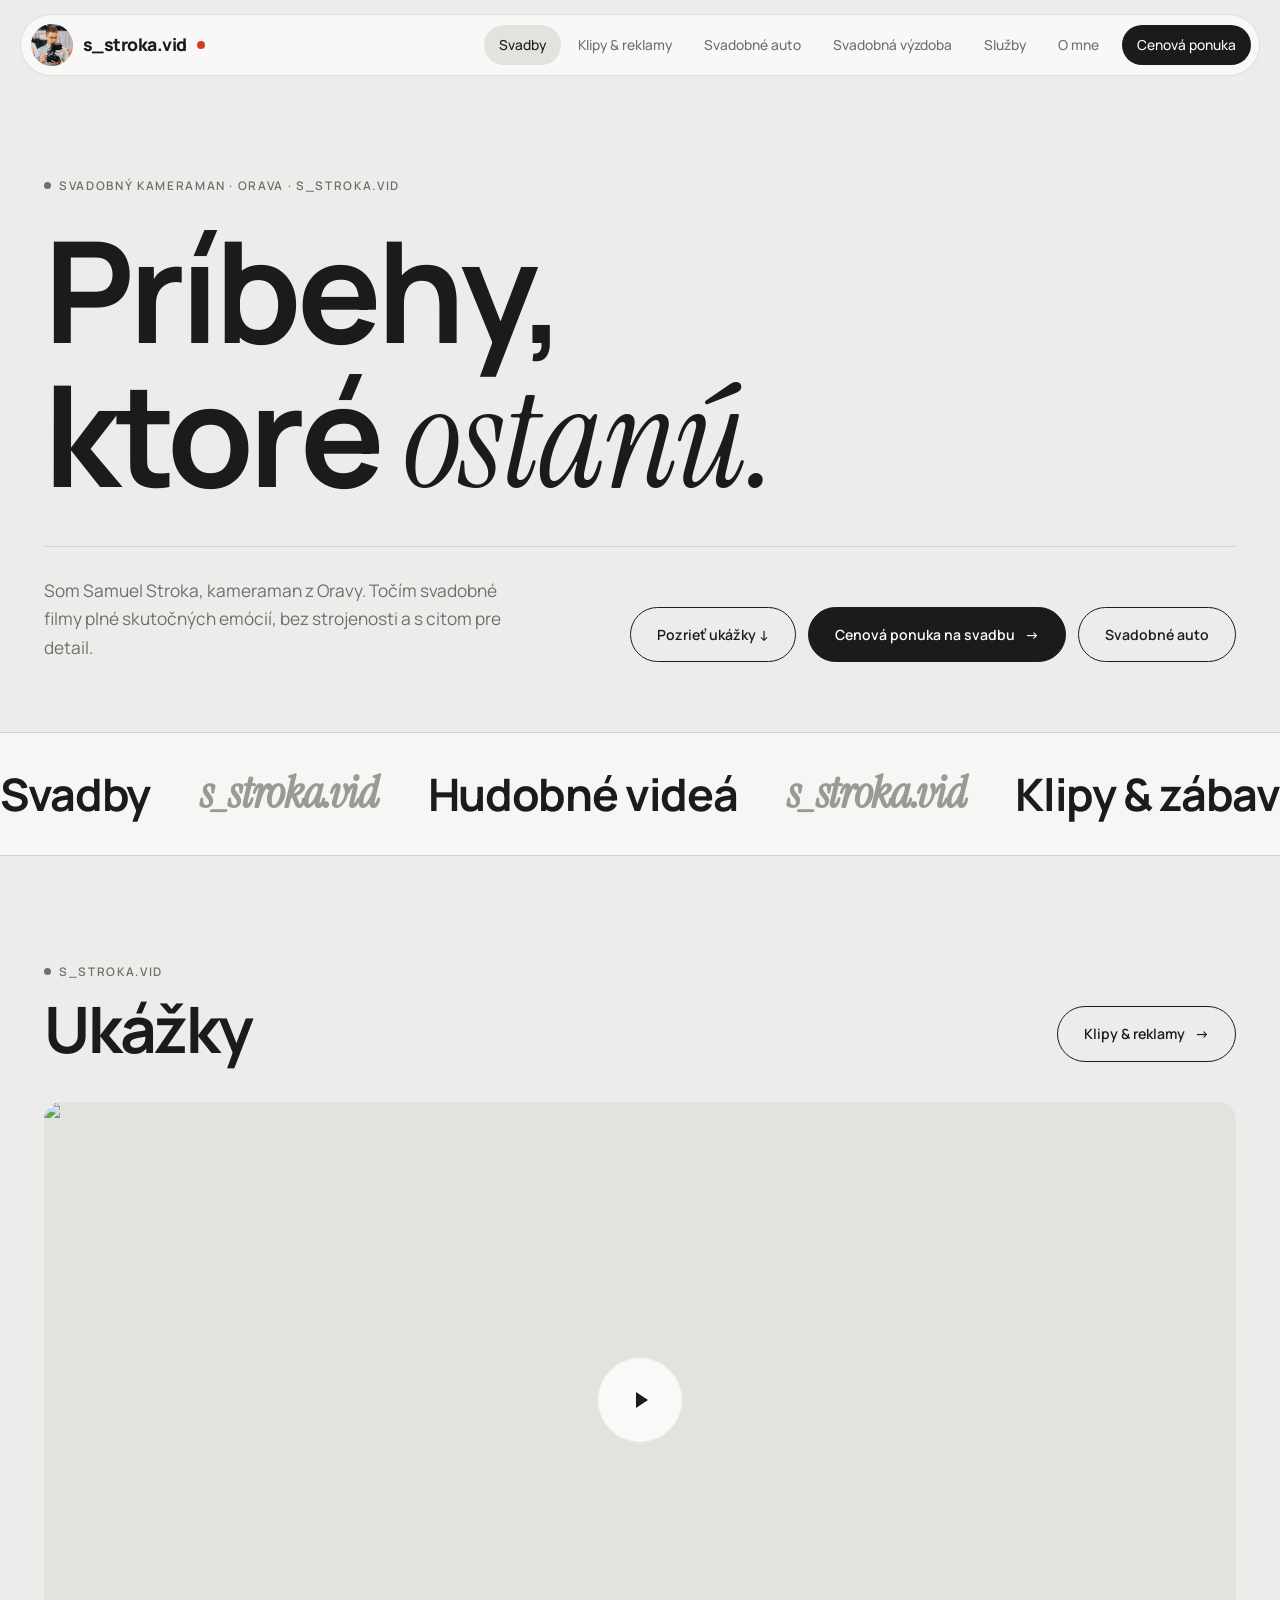
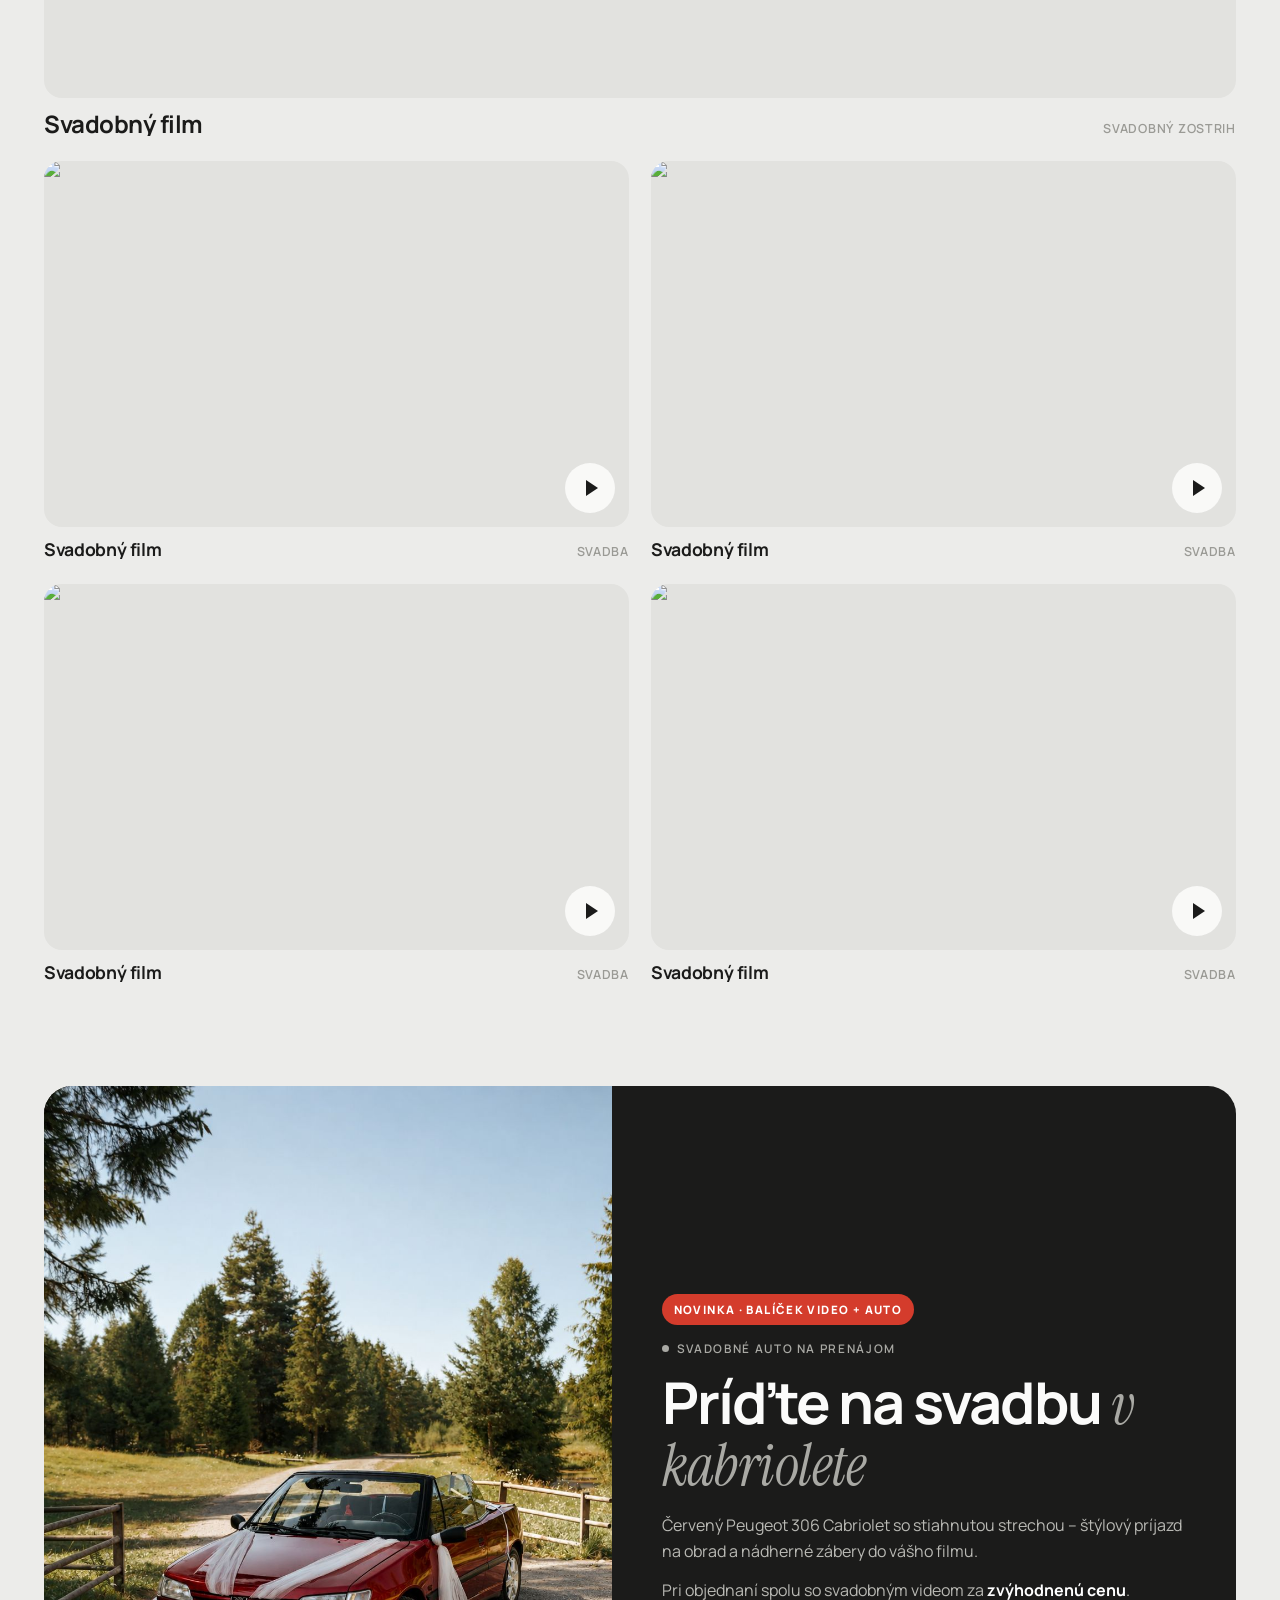
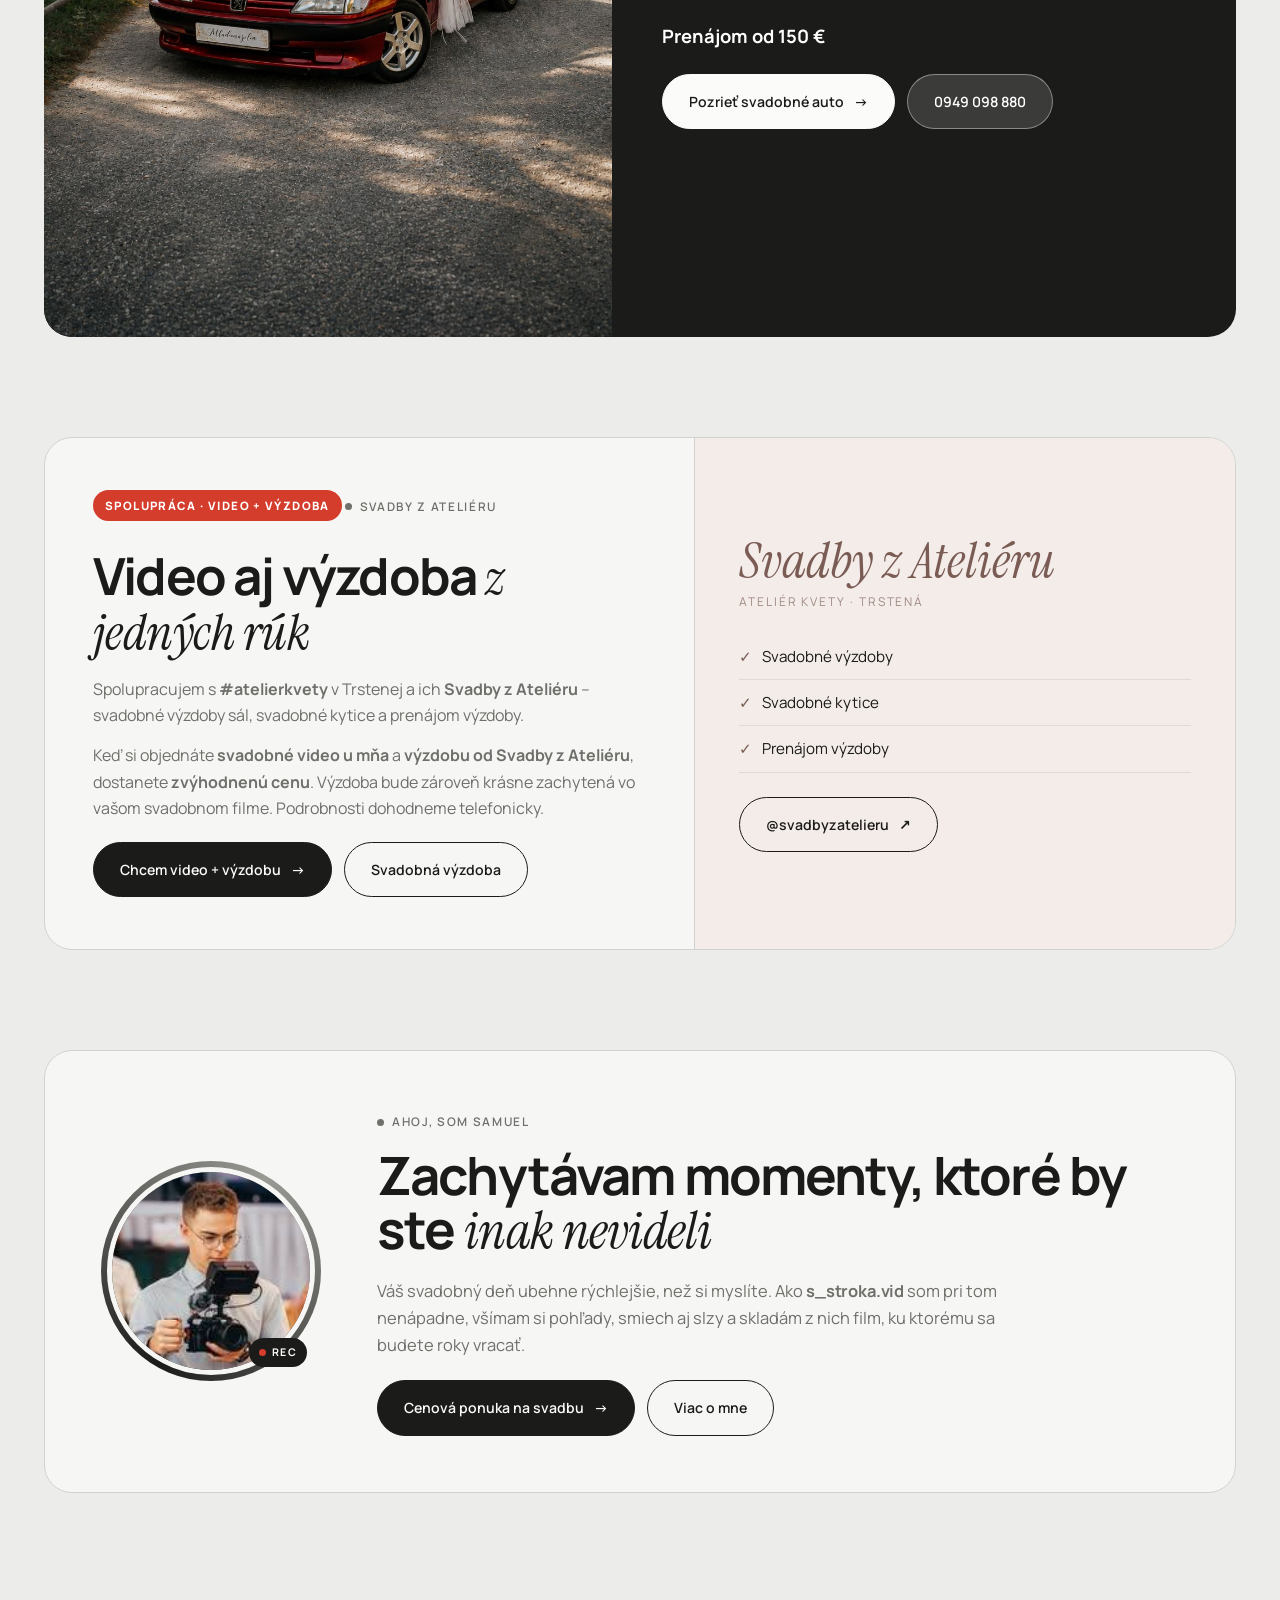
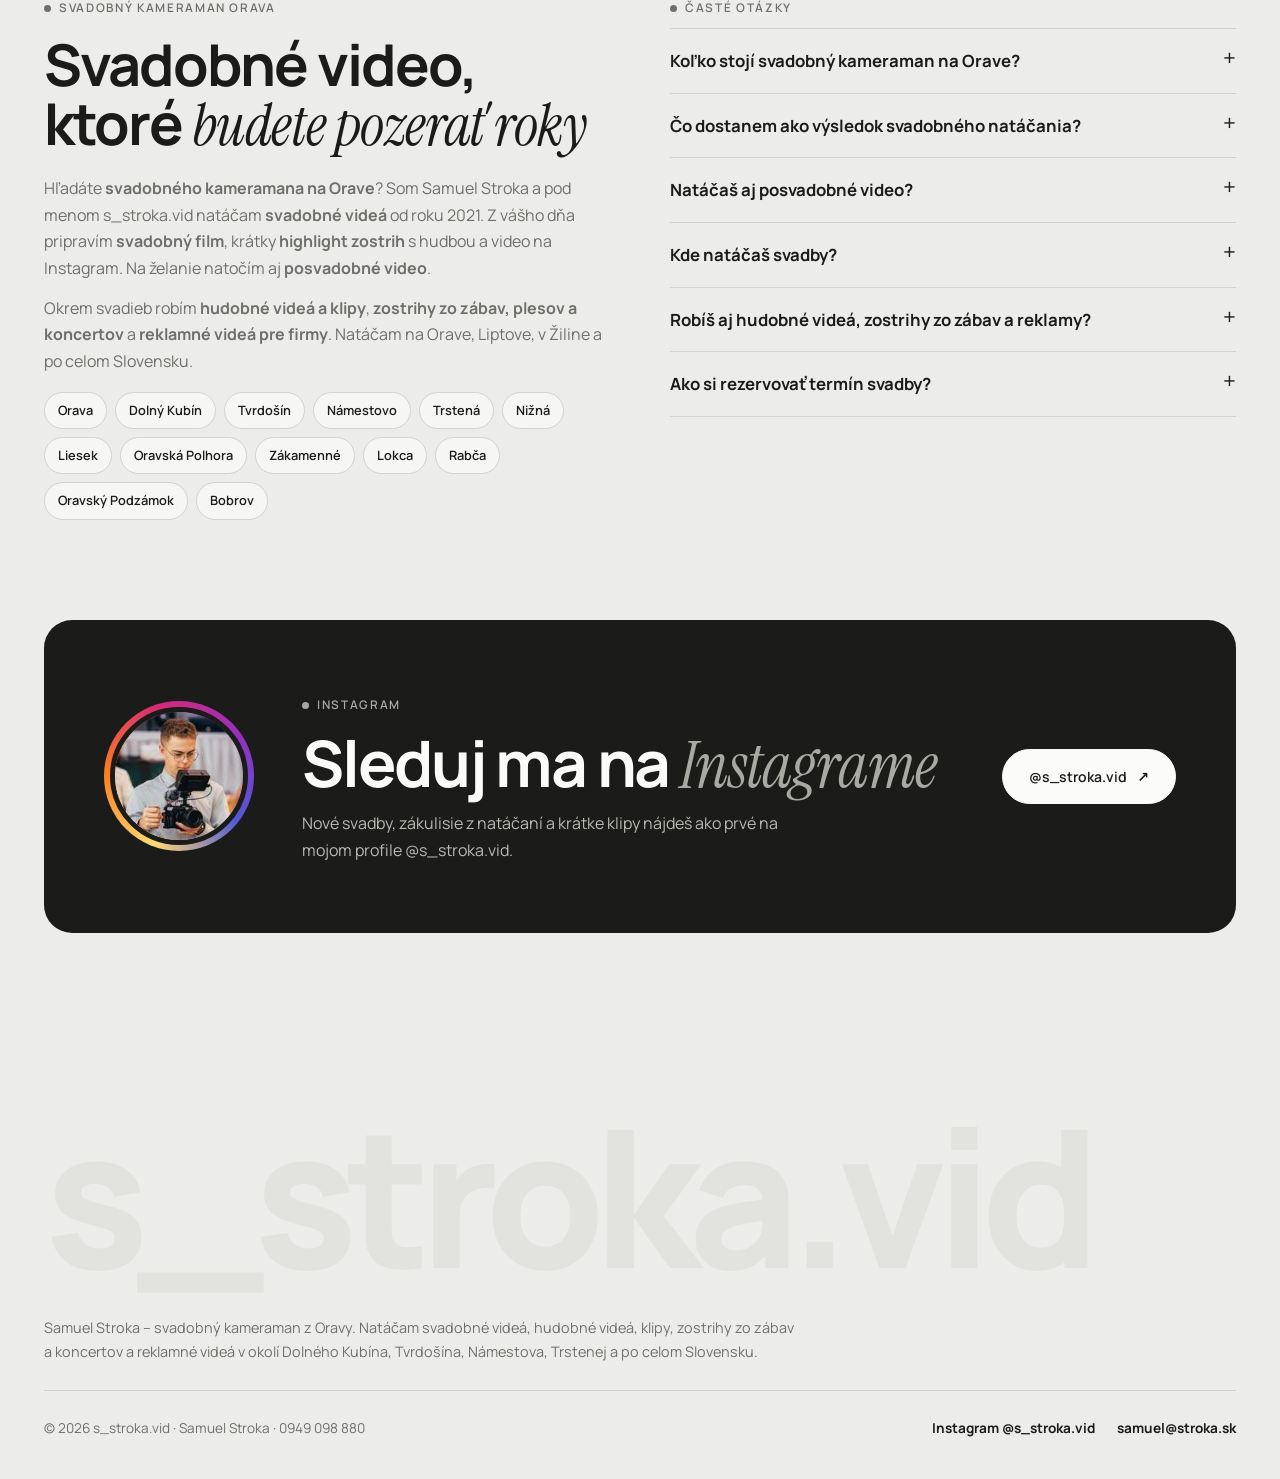
==== index.html @ 2f8f3a2b "Vyzdoba: Instagram ukazka, sluzby: auto a vyzdoba" ====
<!doctype html>
<html lang="sk">
<head>
<meta charset="utf-8">
<meta name="viewport" content="width=device-width, initial-scale=1">
<title>Svadobný kameraman Orava | Samuel Stroka – s_stroka.vid</title>
<meta name="description" content="Svadobný kameraman z Oravy – Samuel Stroka (s_stroka.vid). Svadobné video, svadobný film a highlight, posvadobné video, hudobné videá, klipy, zostrihy zo zábav a koncertov, reklamné videá. Dolný Kubín, Tvrdošín, Námestovo, Trstená a celé Slovensko.">
<link rel="canonical" href="https://strokavid.sk/">
<meta name="robots" content="index, follow">
<meta name="author" content="Samuel Stroka">
<meta name="geo.region" content="SK-ZI">
<meta name="geo.placename" content="Orava">
<meta property="og:image:alt" content="Svadobné video – svadobný kameraman Orava s_stroka.vid">
<meta property="og:type" content="website">
<meta property="og:locale" content="sk_SK">
<meta property="og:site_name" content="s_stroka.vid">
<meta property="og:title" content="Svadobný kameraman Orava | Samuel Stroka – s_stroka.vid">
<meta property="og:description" content="Svadobné videá, hudobné videá, klipy a reklamy. Kameraman z Oravy, natáčam po celom Slovensku.">
<meta property="og:url" content="https://strokavid.sk/">
<meta property="og:image" content="https://i.ytimg.com/vi/8y20lmfLhx4/maxresdefault.jpg">
<meta name="twitter:card" content="summary_large_image">
<script type="application/ld+json">{"@context": "https://schema.org", "@graph": [{"@type": "ProfessionalService", "@id": "https://strokavid.sk/#samuel", "name": "s_stroka.vid – Samuel Stroka, svadobný kameraman", "alternateName": ["s_stroka.vid", "Samuel Stroka", "Samuel Stroka kameraman", "strokavid"], "description": "Svadobný kameraman z Oravy. Svadobné videá, svadobné filmy, highlight zostrihy, posvadobné videá, hudobné videá, klipy, zostrihy zo zábav a koncertov a reklamné videá.", "url": "https://strokavid.sk/", "telephone": "+421949098880", "email": "samuel@stroka.sk", "image": "https://i.ytimg.com/vi/8y20lmfLhx4/maxresdefault.jpg", "founder": {"@type": "Person", "name": "Samuel Stroka", "jobTitle": "Kameraman", "sameAs": ["https://www.instagram.com/s_stroka.vid/"]}, "address": {"@type": "PostalAddress", "addressLocality": "Liesek", "addressRegion": "Žilinský kraj", "addressCountry": "SK"}, "areaServed": [{"@type": "Place", "name": "Orava"}, {"@type": "Place", "name": "Dolný Kubín"}, {"@type": "Place", "name": "Tvrdošín"}, {"@type": "Place", "name": "Námestovo"}, {"@type": "Place", "name": "Trstená"}, {"@type": "Place", "name": "Nižná"}, {"@type": "Place", "name": "Liesek"}, {"@type": "Place", "name": "Oravská Polhora"}, {"@type": "Place", "name": "Zákamenné"}, {"@type": "Place", "name": "Lokca"}, {"@type": "Place", "name": "Rabča"}, {"@type": "Place", "name": "Oravský Podzámok"}, {"@type": "Place", "name": "Bobrov"}, {"@type": "Place", "name": "Habovka"}, {"@type": "Place", "name": "Zuberec"}, {"@type": "Place", "name": "Ružomberok"}, {"@type": "Place", "name": "Žilina"}, {"@type": "Place", "name": "Liptovský Mikuláš"}, {"@type": "Place", "name": "Liptov"}, {"@type": "Place", "name": "Žilinský kraj"}, {"@type": "Place", "name": "Slovensko"}], "sameAs": ["https://www.instagram.com/s_stroka.vid/"], "foundingDate": "2021", "knowsAbout": ["svadobný kameraman", "svadobné video", "svadobný film", "svadobný highlight", "posvadobné video", "kameraman na svadbu", "natáčanie svadby", "hudobné video", "videoklip", "zostrih zo zábavy", "aftermovie", "video z koncertu", "reklamné video", "reels", "video pre firmy", "svadobné auto", "prenájom svadobného auta", "svadobný kabriolet"], "hasOfferCatalog": {"@type": "OfferCatalog", "name": "Služby s_stroka.vid", "itemListElement": [{"@type": "Offer", "itemOffered": {"@type": "Service", "name": "Svadobné video", "areaServed": "Orava"}}, {"@type": "Offer", "itemOffered": {"@type": "Service", "name": "Svadobný film", "areaServed": "Orava"}}, {"@type": "Offer", "itemOffered": {"@type": "Service", "name": "Svadobný highlight zostrih", "areaServed": "Orava"}}, {"@type": "Offer", "itemOffered": {"@type": "Service", "name": "Posvadobné video", "areaServed": "Orava"}}, {"@type": "Offer", "itemOffered": {"@type": "Service", "name": "Hudobné video a videoklip", "areaServed": "Orava"}}, {"@type": "Offer", "itemOffered": {"@type": "Service", "name": "Zostrih zo zábavy a koncertu", "areaServed": "Orava"}}, {"@type": "Offer", "itemOffered": {"@type": "Service", "name": "Reklamné video pre firmy", "areaServed": "Orava"}}, {"@type": "Offer", "itemOffered": {"@type": "Service", "name": "Krátke video a reels", "areaServed": "Orava"}}, {"@type": "Offer", "itemOffered": {"@type": "Service", "name": "Prenájom svadobného auta – Peugeot 306 Cabriolet", "areaServed": "Orava"}, "priceSpecification": {"@type": "PriceSpecification", "minPrice": 150, "price": 150, "priceCurrency": "EUR"}}]}}, {"@type": "WebSite", "@id": "https://strokavid.sk/#web", "url": "https://strokavid.sk/", "name": "s_stroka.vid", "inLanguage": "sk"}, {"@type": "VideoObject", "name": "Svadobný zostrih – s_stroka.vid", "description": "Svadobné video od svadobného kameramana z Oravy Samuela Stroku.", "thumbnailUrl": "https://i.ytimg.com/vi/8y20lmfLhx4/maxresdefault.jpg", "uploadDate": "2026-01-01", "embedUrl": "https://www.youtube.com/embed/8y20lmfLhx4", "contentUrl": "https://www.youtube.com/watch?v=8y20lmfLhx4"}, {"@type": "FAQPage", "mainEntity": [{"@type": "Question", "name": "Koľko stojí svadobný kameraman na Orave?", "acceptedAnswer": {"@type": "Answer", "text": "Cena svadobného videa závisí od rozsahu natáčania (obrad, časť dňa alebo celý deň), dĺžky výsledného filmu a lokality. Vyplňte formulár s dátumom a miestom svadby a do 48 hodín vám pošlem cenovú ponuku na mieru."}}, {"@type": "Question", "name": "Čo dostanem ako výsledok svadobného natáčania?", "acceptedAnswer": {"@type": "Answer", "text": "Podľa dohody svadobný film, krátky highlight zostrih s hudbou a krátke video na Instagram, TikTok alebo Facebook. Hotové video dostanete online, pripravené na zdieľanie."}}, {"@type": "Question", "name": "Natáčaš aj posvadobné video?", "acceptedAnswer": {"@type": "Answer", "text": "Áno. Posvadobné video sa dá natočiť počas svadobného dňa alebo samostatne v iný deň na peknom mieste na Orave. Za posvadobným natáčaním chodím aj do zahraničia – miesto a termín sú individuálne podľa dohody."}}, {"@type": "Question", "name": "Kde natáčaš svadby?", "acceptedAnswer": {"@type": "Answer", "text": "Som z Oravy, najčastejšie natáčam v okolí Dolného Kubína, Tvrdošína, Námestova, Trstenej, Nižnej a celej Oravy. Za svadbami cestujem aj na Liptov, do Žiliny a po celom Slovensku."}}, {"@type": "Question", "name": "Robíš aj hudobné videá, zostrihy zo zábav a reklamy?", "acceptedAnswer": {"@type": "Answer", "text": "Áno. Okrem svadieb natáčam hudobné videá a klipy pre kapely a interpretov, zostrihy a aftermovie zo zábav, plesov a koncertov, reklamné videá pre firmy a krátke videá a reels na sociálne siete."}}, {"@type": "Question", "name": "Ako si rezervovať termín svadby?", "acceptedAnswer": {"@type": "Answer", "text": "Napíšte mi cez formulár na tejto stránke, zavolajte na 0949 098 880 alebo napíšte na Instagram @s_stroka.vid. Termíny sa rýchlo míňajú, preto odporúčam ozvať sa čo najskôr."}}]}]}</script>
<link rel="icon" href="[data-uri]">
<link rel="preconnect" href="https://fonts.googleapis.com">
<link rel="preconnect" href="https://fonts.gstatic.com" crossorigin>
<link href="https://fonts.googleapis.com/css2?family=Manrope:wght@300;400;500;600;700;800&family=Instrument+Serif:ital@0;1&display=swap" rel="stylesheet">
<style>
:root{
  --bg:#ececea; --bg2:#e2e2df; --card:#f6f6f4; --white:#fbfbfa; --line:#d2d2ce;
  --text:#1b1b1a; --muted:#6f6f6b; --soft:#9a9a95; --dark:#1b1b1a;
  --sans:'Manrope',system-ui,sans-serif; --serif:'Instrument Serif',Georgia,serif;
  --max:1240px; --r:18px;
}
*{box-sizing:border-box;margin:0;padding:0}
body{background:var(--bg);color:var(--text);font-family:var(--sans);line-height:1.65;-webkit-font-smoothing:antialiased;overflow-x:hidden}
img{max-width:100%;display:block}
a{color:inherit;text-decoration:none}
.wrap{max-width:var(--max);margin:0 auto;padding:0 24px}
h1,h2,h3{font-weight:700;letter-spacing:-.035em;line-height:1.02}
.it{font-family:var(--serif);font-style:italic;font-weight:400;letter-spacing:-.01em}
.tag{display:inline-flex;align-items:center;gap:8px;font-size:.74rem;font-weight:600;letter-spacing:.14em;text-transform:uppercase;color:var(--muted)}
.tag::before{content:"";width:7px;height:7px;border-radius:50%;background:currentColor}
.handle{font-weight:700;letter-spacing:-.01em}
.btn{display:inline-flex;align-items:center;gap:10px;padding:15px 26px;border-radius:999px;background:var(--dark);color:var(--white);font-family:var(--sans);font-size:.88rem;font-weight:600;border:1px solid var(--dark);cursor:pointer;transition:.3s}
.btn:hover{background:transparent;color:var(--dark)}
.btn.ghost{background:transparent;color:var(--dark)}
.btn.ghost:hover{background:var(--dark);color:var(--white)}
.btn.light{background:var(--white);color:var(--dark);border-color:var(--white)}
.btn.light:hover{background:transparent;color:var(--white)}
.btn.glass{background:rgba(255,255,255,.14);color:#fff;border-color:rgba(255,255,255,.4);backdrop-filter:blur(8px)}
.btn.glass:hover{background:#fff;color:var(--dark)}
.btn .ar{transition:transform .3s}
.btn:hover .ar{transform:translateX(4px)}

/* NAV */
header{position:fixed;top:14px;left:0;right:0;z-index:50;padding:0 14px}
.nav{max-width:var(--max);margin:0 auto;display:flex;align-items:center;justify-content:space-between;height:62px;padding:0 8px 0 10px;background:rgba(251,251,250,.82);backdrop-filter:blur(14px);-webkit-backdrop-filter:blur(14px);border:1px solid rgba(210,210,206,.7);border-radius:999px}
.logo{font-weight:800;font-size:1.1rem;letter-spacing:-.03em;display:flex;align-items:center;gap:10px}
.logo img{width:42px;height:42px;border-radius:50%;object-fit:cover}
.logo i{width:8px;height:8px;border-radius:50%;background:#d43c2c;display:inline-block;animation:rec 1.6s infinite}
@keyframes rec{50%{opacity:.25}}
.links{display:flex;gap:2px;align-items:center}
.links a{font-size:.86rem;font-weight:500;color:var(--muted);padding:9px 15px;border-radius:999px;transition:.25s}
.links a:hover{color:var(--text);background:var(--bg)}
.links a.active{background:var(--bg2);color:var(--text)}
.links a.cta-link{background:var(--dark);color:var(--white);margin-left:6px}
.links a.cta-link:hover,.links a.cta-link.active{background:#000;color:#fff}
.burger{display:none;background:none;border:0;width:44px;height:44px;position:relative;cursor:pointer}
.burger span{position:absolute;left:12px;right:12px;height:1.5px;background:var(--text);transition:.3s}
.burger span:nth-child(1){top:17px}.burger span:nth-child(2){top:26px}
.menu-open .burger span:nth-child(1){top:21px;transform:rotate(45deg)}
.menu-open .burger span:nth-child(2){top:21px;transform:rotate(-45deg)}

/* PAGES */
.page{display:none}
.page.active{display:block;animation:fade .55s ease}
@keyframes fade{from{opacity:0;transform:translateY(14px)}to{opacity:1;transform:none}}
section{padding:100px 0}
.page-head{padding:170px 0 50px}
.page-head h1{font-size:clamp(3rem,8vw,6.6rem);margin-top:18px}
.page-head p{color:var(--muted);max-width:560px;margin-top:20px;font-size:1.08rem}
.page-nav{display:flex;gap:10px;flex-wrap:wrap;margin-top:30px}
.chip{padding:10px 18px;border-radius:999px;border:1px solid var(--line);font-size:.85rem;font-weight:600;transition:.25s;background:var(--card)}
.chip:hover{border-color:var(--dark)}

.hero{padding:170px 0 70px}
.hero h1{font-size:clamp(3.4rem,11vw,10rem);margin:22px 0 34px}
.hero-row{display:flex;justify-content:space-between;align-items:end;gap:30px;flex-wrap:wrap;border-top:1px solid var(--line);padding-top:30px}
.hero-row p{max-width:460px;color:var(--muted);font-size:1.08rem}
.hero-btns{display:flex;gap:12px;flex-wrap:wrap}

/* VIDEO KARTY */
.grid3{display:grid;grid-template-columns:repeat(3,1fr);gap:22px}
.grid2{display:grid;grid-template-columns:repeat(2,1fr);gap:22px}
.vid{cursor:pointer}
.vid .thumb{position:relative;aspect-ratio:16/10;border-radius:var(--r);overflow:hidden;background:var(--bg2)}
.vid.big .thumb{aspect-ratio:16/8}
.vid.vert .thumb{aspect-ratio:9/16}
.vid .thumb iframe{position:absolute;inset:0;width:100%;height:100%;border:0;background:#000}
.vid.playing{cursor:default}
.vid.playing .thumb img{transform:none}
.vid .yt{display:none;font-size:.78rem;font-weight:600;color:var(--muted);margin-top:6px}
.vid.playing .yt{display:inline-block}
.vid .yt:hover{color:var(--text);text-decoration:underline}
.vid .thumb img{width:100%;height:100%;object-fit:cover;color:transparent;transition:transform 1s ease}
.vid:hover .thumb img{transform:scale(1.05)}
.vid .play{position:absolute;right:14px;bottom:14px;width:50px;height:50px;border-radius:50%;background:rgba(251,251,250,.92);display:flex;align-items:center;justify-content:center;transition:.3s}
.vid.big .play{width:84px;height:84px;right:auto;bottom:auto;top:50%;left:50%;transform:translate(-50%,-50%)}
.vid .play::after{content:"";border-left:12px solid var(--dark);border-top:8px solid transparent;border-bottom:8px solid transparent;margin-left:3px}
.vid:hover .play{background:var(--dark)}
.vid:hover .play::after{border-left-color:var(--white)}
.vid .row{display:flex;justify-content:space-between;align-items:baseline;margin-top:14px;gap:12px}
.vid h3{font-size:1.1rem;letter-spacing:-.02em;overflow:hidden;text-overflow:ellipsis;display:-webkit-box;-webkit-line-clamp:2;-webkit-box-orient:vertical}
.vid.big h3{font-size:1.5rem}
.vid small{color:var(--soft);font-size:.78rem;white-space:nowrap;font-weight:600;letter-spacing:.06em;text-transform:uppercase}
.sec-title{display:flex;justify-content:space-between;align-items:end;margin-bottom:40px;gap:20px;flex-wrap:wrap}
.sec-title h2{font-size:clamp(2.4rem,5vw,4rem);margin-top:14px}
.shorts{display:grid;grid-template-columns:1.1fr 1fr 1fr;gap:22px;align-items:end}
.shorts-text h3{font-size:clamp(2rem,4vw,3rem);margin:14px 0 16px}
.shorts-text p{color:var(--muted)}

/* MARQUEE */
.marquee{border-top:1px solid var(--line);border-bottom:1px solid var(--line);overflow:hidden;padding:24px 0;background:var(--card)}
.mq{display:flex;gap:50px;white-space:nowrap;animation:mq 32s linear infinite;width:max-content}
.mq span{font-size:clamp(1.7rem,4vw,2.8rem);font-weight:700;letter-spacing:-.03em}
.mq span.it{color:var(--soft)}
@keyframes mq{to{transform:translateX(-50%)}}

/* O MNE / INTRO */
.me{display:grid;grid-template-columns:auto 1fr;gap:56px;align-items:center;background:var(--card);border:1px solid var(--line);border-radius:calc(var(--r) + 10px);padding:56px}
.avatar{position:relative;width:220px;height:220px;border-radius:50%;padding:6px;background:conic-gradient(from 210deg,#1b1b1a,#9a9a95,#1b1b1a)}
.avatar img{width:100%;height:100%;border-radius:50%;object-fit:cover;border:5px solid var(--card)}
.avatar .rec{position:absolute;bottom:14px;right:14px;background:var(--dark);color:#fff;font-size:.66rem;font-weight:700;letter-spacing:.12em;padding:6px 10px;border-radius:999px;display:flex;align-items:center;gap:6px}
.avatar .rec i{width:7px;height:7px;border-radius:50%;background:#d43c2c;animation:rec 1.6s infinite}
.me h2{font-size:clamp(2rem,4.2vw,3.3rem);margin:16px 0 18px}
.me p{color:var(--muted);margin-bottom:14px;font-size:1.03rem;max-width:640px}
.stats{display:grid;grid-template-columns:repeat(3,1fr);gap:12px;margin-top:30px}
.stat{background:var(--white);border:1px solid var(--line);border-radius:var(--r);padding:22px}
.stat b{display:block;font-size:2.2rem;letter-spacing:-.04em;line-height:1}
.stat span{font-size:.8rem;color:var(--muted)}

/* SLUŽBY */
.cards{display:grid;grid-template-columns:repeat(3,1fr);gap:22px}
.svc{background:var(--card);border:1px solid var(--line);border-radius:var(--r);padding:36px 32px;transition:.35s;display:flex;flex-direction:column}
.svc:hover{background:var(--white);transform:translateY(-4px);box-shadow:0 20px 50px -20px rgba(0,0,0,.15)}
.svc .n{font-family:var(--serif);font-style:italic;font-size:1.5rem;color:var(--soft)}
.svc h3{font-size:1.6rem;margin:26px 0 12px}
.svc p{color:var(--muted);font-size:.95rem;flex:1;margin-bottom:24px}
.svc .more{font-weight:700;font-size:.88rem}
.svc .more:hover{text-decoration:underline}
.pkg{background:var(--card);border:1px solid var(--line);border-radius:var(--r);padding:38px 32px;display:flex;flex-direction:column}
.pkg.feat{background:var(--dark);color:var(--white);border-color:var(--dark)}
.pkg.feat li{color:#b9b9b4;border-color:#3a3a38}
.pkg.feat .btn{background:var(--white);color:var(--dark);border-color:var(--white)}
.pkg.feat .btn:hover{background:transparent;color:var(--white)}
.pkg .label{font-size:.72rem;font-weight:700;letter-spacing:.14em;text-transform:uppercase;opacity:.6}
.pkg h3{font-size:2rem;margin-top:10px}
.pkg .price{font-family:var(--serif);font-style:italic;font-size:1.6rem;margin:4px 0 22px;opacity:.75}
.pkg ul{list-style:none;flex:1;margin-bottom:28px}
.pkg li{padding:11px 0;border-bottom:1px solid var(--line);color:var(--muted);font-size:.93rem;display:flex;gap:10px}
.pkg li::before{content:"✓";font-weight:700}
.steps{display:grid;grid-template-columns:repeat(4,1fr);gap:22px;counter-reset:s}
.step{border-top:1.5px solid var(--dark);padding-top:22px}
.step::before{counter-increment:s;content:"0" counter(s);font-family:var(--serif);font-style:italic;font-size:2.4rem;line-height:1;display:block;margin-bottom:14px;color:var(--soft)}
.step h4{font-size:1.05rem;margin-bottom:6px}
.step p{color:var(--muted);font-size:.92rem}

/* INSTAGRAM */
.ig{background:var(--dark);color:var(--white);border-radius:calc(var(--r) + 10px);padding:70px 60px;display:grid;grid-template-columns:auto 1fr auto;gap:48px;align-items:center}
.ig .avatar{width:150px;height:150px;background:conic-gradient(from 200deg,#feda75,#fa7e1e,#d62976,#962fbf,#4f5bd5,#feda75)}
.ig .avatar img{border-color:var(--dark)}
.ig h2{font-size:clamp(2.2rem,5vw,4.2rem)}
.ig h2 .it{color:#a9a9a4}
.ig p{color:#b9b9b4;margin-top:12px;max-width:520px}

/* KONTAKT */
.contact{display:grid;grid-template-columns:5fr 7fr;gap:60px;align-items:start}
.info-head{display:flex;align-items:center;gap:18px;margin-bottom:22px}
.info-head img{width:72px;height:72px;border-radius:50%;object-fit:cover}
.info-head b{display:block;font-size:1.2rem;letter-spacing:-.02em}
.info-head span{color:var(--muted);font-size:.9rem}
.info-card{background:var(--card);border:1px solid var(--line);border-radius:var(--r);padding:8px 26px}
.info-row{display:flex;justify-content:space-between;align-items:center;padding:18px 0;border-bottom:1px solid var(--line);gap:16px}
.info-row:last-child{border:0}
.info-row span{font-size:.8rem;color:var(--muted);font-weight:500}
.info-row a,.info-row b{font-weight:700;text-align:right}
.info-row a:hover{text-decoration:underline}
form{background:var(--white);border:1px solid var(--line);border-radius:calc(var(--r) + 6px);padding:40px;display:grid;grid-template-columns:1fr 1fr;gap:18px}
form h3{grid-column:1/-1;font-size:1.7rem}
form .lead{grid-column:1/-1;color:var(--muted);font-size:.95rem;margin:-8px 0 6px}
form[hidden]{display:none}
.f-sec{grid-column:1/-1;font-size:.72rem;font-weight:700;letter-spacing:.14em;text-transform:uppercase;color:var(--soft);padding-top:14px;border-top:1px solid var(--line);margin-top:6px}
.tabs-label{font-size:.78rem;font-weight:700;letter-spacing:.14em;text-transform:uppercase;color:var(--muted);margin-bottom:12px}
.tabs{display:grid;grid-template-columns:1fr 1fr;gap:6px;background:var(--bg2);padding:6px;border-radius:22px;margin-bottom:20px}
.tabs button{border:2px solid transparent;background:var(--white);font-family:var(--sans);font-size:clamp(1.05rem,2.4vw,1.35rem);font-weight:800;letter-spacing:-.02em;color:var(--text);padding:22px 16px;border-radius:17px;cursor:pointer;transition:.25s}
.tabs button:hover{border-color:var(--dark)}
.tabs button.on{background:var(--dark);color:var(--white);border-color:var(--dark)}
.tabs button small{display:block;font-size:.72rem;font-weight:500;letter-spacing:0;opacity:.65;margin-top:4px}
.lb-yt{position:absolute;bottom:22px;left:50%;transform:translateX(-50%);color:#fff;font-size:.85rem;font-weight:600;opacity:.8}
.lb-yt:hover{opacity:1;text-decoration:underline}
.f{display:flex;flex-direction:column;gap:7px}
.f.full{grid-column:1/-1}
label{font-size:.78rem;font-weight:600;color:var(--muted)}
input,select,textarea{background:var(--bg);border:1px solid transparent;border-radius:12px;color:var(--text);font-family:var(--sans);font-size:.98rem;padding:14px 16px;outline:none;transition:.25s;-webkit-appearance:none;appearance:none;width:100%}
select{background-image:linear-gradient(45deg,transparent 50%,var(--muted) 50%),linear-gradient(135deg,var(--muted) 50%,transparent 50%);background-position:calc(100% - 20px) 52%,calc(100% - 15px) 52%;background-size:5px 5px;background-repeat:no-repeat}
input:focus,select:focus,textarea:focus{border-color:var(--dark);background:var(--white)}
textarea{resize:vertical;min-height:130px}
.hp{position:absolute;left:-9999px}
.form-msg{grid-column:1/-1;font-size:.93rem;font-weight:600}
.form-msg.ok{color:#2d7a46}.form-msg.err{color:#b8402e}

/* SVADOBNÉ AUTO */
.car-grid{display:grid;grid-template-columns:1.35fr 1fr;gap:22px;align-items:stretch}
.car-main{border-radius:calc(var(--r) + 6px);overflow:hidden;background:var(--bg2);min-height:100%}
.car-main img{width:100%;height:100%;object-fit:cover;object-position:center 62%}
.car-info{background:var(--card);border:1px solid var(--line);border-radius:calc(var(--r) + 6px);padding:36px 32px;display:flex;flex-direction:column}
.car-info h2{font-size:clamp(1.9rem,3.4vw,2.6rem);margin:14px 0 14px}
.car-info p{color:var(--muted);margin-bottom:14px}
.car-list{list-style:none;margin:6px 0 24px}
.car-list li{padding:10px 0;border-bottom:1px solid var(--line);display:flex;gap:10px;font-size:.95rem}
.car-list li::before{content:"✓";font-weight:700}
.price-box{background:var(--dark);color:var(--white);border-radius:var(--r);padding:22px 24px;margin-top:auto}
.price-box small{display:block;font-size:.75rem;letter-spacing:.14em;text-transform:uppercase;opacity:.6}
.price-box b{display:block;font-size:2.6rem;letter-spacing:-.04em;line-height:1.1;margin:4px 0 6px}
.price-box p{color:#b9b9b4;font-size:.9rem;margin:0 0 16px}
.car-gallery{display:grid;grid-template-columns:repeat(3,1fr);gap:22px;margin-top:22px}
.car-gallery a{display:block;border-radius:var(--r);overflow:hidden;aspect-ratio:4/5;background:var(--bg2)}
.car-gallery img{width:100%;height:100%;object-fit:cover;transition:transform 1s ease}
.car-gallery a:hover img{transform:scale(1.04)}
@media (max-width:980px){.car-grid{grid-template-columns:1fr}.car-main{aspect-ratio:3/2}.car-gallery{grid-template-columns:1fr 1fr}}
@media (max-width:520px){.car-gallery{grid-template-columns:1fr}.car-info{padding:28px 22px}}

.bundle{display:grid;grid-template-columns:1fr auto;gap:28px;align-items:center;background:var(--white);border:2px solid var(--dark);border-radius:calc(var(--r) + 6px);padding:30px 34px;margin-top:34px;position:relative}
.bundle .bdg{position:absolute;top:-14px;left:30px;background:#d43c2c;color:#fff;font-size:.72rem;font-weight:800;letter-spacing:.12em;text-transform:uppercase;padding:6px 14px;border-radius:999px}
.bundle .ico{font-size:2.6rem;line-height:1}
.bundle h3{font-size:clamp(1.4rem,2.6vw,1.9rem);margin-bottom:6px}
.bundle p{color:var(--muted);margin:0}
.car-teaser{display:grid;grid-template-columns:1fr 1.1fr;background:var(--dark);color:var(--white);border-radius:calc(var(--r) + 10px);overflow:hidden}
.car-teaser .img{min-height:360px;background:#000}
.car-teaser .img img{width:100%;height:100%;object-fit:cover}
.car-teaser .txt{padding:56px 50px;display:flex;flex-direction:column;justify-content:center}
.car-teaser h2{font-size:clamp(2.2rem,4.6vw,3.6rem);margin:14px 0 16px}
.car-teaser h2 .it{color:#a9a9a4}
.car-teaser p{color:#b9b9b4;margin-bottom:12px}
.car-teaser .price{font-size:1.15rem;font-weight:700;color:#fff;margin:6px 0 22px}
.car-teaser .bdg2{display:inline-block;background:#d43c2c;color:#fff;font-size:.72rem;font-weight:800;letter-spacing:.12em;text-transform:uppercase;padding:6px 12px;border-radius:999px;margin-bottom:14px;width:max-content}
@media (max-width:980px){.bundle{grid-template-columns:1fr;gap:14px;padding:34px 24px 26px}.bundle .ico{display:none}.car-teaser{grid-template-columns:1fr}.car-teaser .img{min-height:0;aspect-ratio:4/3}.car-teaser .txt{padding:34px 26px}}

.partner{display:grid;grid-template-columns:1.2fr 1fr;gap:0;border:1px solid var(--line);border-radius:calc(var(--r) + 10px);overflow:hidden;background:var(--card)}
.partner .txt{padding:52px 48px}
.partner h2{font-size:clamp(2rem,4.2vw,3.2rem);margin:14px 0 16px}
.partner p{color:var(--muted);margin-bottom:14px}
.partner .bdg2{display:inline-block;background:#d43c2c;color:#fff;font-size:.72rem;font-weight:800;letter-spacing:.12em;text-transform:uppercase;padding:6px 12px;border-radius:999px;margin-bottom:14px}
.partner .side{background:#f3ece8;padding:52px 44px;display:flex;flex-direction:column;justify-content:center;border-left:1px solid var(--line)}
.partner .brand{font-family:var(--serif);font-style:italic;font-size:clamp(2.2rem,4vw,3.2rem);line-height:1;color:#7a5c55}
.partner .brand small{display:block;font-family:var(--sans);font-style:normal;font-size:.75rem;letter-spacing:.16em;text-transform:uppercase;color:#a08a84;margin-top:10px}
.partner ul{list-style:none;margin:26px 0 24px}
.partner li{padding:10px 0;border-bottom:1px solid #e3d8d3;display:flex;gap:10px;font-size:.95rem}
.partner li::before{content:"✓";font-weight:700;color:#7a5c55}
@media (max-width:980px){.partner{grid-template-columns:1fr}.partner .txt{padding:34px 26px}.partner .side{padding:34px 26px;border-left:0;border-top:1px solid var(--line)}}

.igcard{max-width:760px;margin:70px auto 0;background:#fff;border:1px solid var(--line);border-radius:calc(var(--r) + 6px);overflow:hidden;box-shadow:0 30px 70px -40px rgba(0,0,0,.35)}
.igcard .bar{display:flex;align-items:center;justify-content:space-between;padding:12px 18px;border-bottom:1px solid #efefef;font-weight:700;font-size:.95rem}
.igcard .bar span{font-family:'Instrument Serif',Georgia,serif;font-style:italic;font-weight:400;font-size:1.35rem}
.igcard .head{display:flex;align-items:center;gap:22px;padding:22px 22px 16px}
.igcard .av{width:92px;height:92px;border-radius:50%;padding:3px;background:conic-gradient(from 200deg,#feda75,#fa7e1e,#d62976,#962fbf,#4f5bd5,#feda75);flex:none}
.igcard .av img{width:100%;height:100%;border-radius:50%;border:3px solid #fff;object-fit:cover}
.igcard .who b{display:block;font-size:1.15rem;letter-spacing:-.01em}
.igcard .who small{display:block;color:#737373;font-size:.85rem;margin:2px 0 10px}
.igcard .who a{display:inline-block;background:#0095f6;color:#fff;font-size:.82rem;font-weight:600;padding:7px 18px;border-radius:8px}
.igcard .who a:hover{background:#1877f2}
.igcard .tabs2{display:flex;justify-content:center;gap:40px;border-top:1px solid #efefef;font-size:.7rem;font-weight:700;letter-spacing:.14em;color:#262626;text-transform:uppercase}
.igcard .tabs2 span{padding:12px 0;border-top:1px solid #262626;margin-top:-1px}
.igcard .grid img{width:100%;display:block}
.igcard .cap{padding:12px 18px;color:#737373;font-size:.8rem;text-align:center}
@media (max-width:520px){.igcard .av{width:72px;height:72px}.igcard .head{gap:16px;padding:18px 16px 14px}}

/* SEO / FAQ */
.seo-text{display:grid;grid-template-columns:1fr 1fr;gap:60px;align-items:start}
.seo-text h2{font-size:clamp(2.2rem,4.6vw,3.6rem);margin:16px 0 20px}
.seo-text p{color:var(--muted);margin-bottom:14px}
.towns{display:flex;flex-wrap:wrap;gap:8px;margin-top:18px}
.towns span{font-size:.8rem;font-weight:600;padding:7px 13px;border:1px solid var(--line);border-radius:999px;background:var(--card)}
.faq details{border-top:1px solid var(--line);padding:18px 0}
.faq details:last-child{border-bottom:1px solid var(--line)}
.faq summary{cursor:pointer;font-weight:700;font-size:1.05rem;list-style:none;display:flex;justify-content:space-between;gap:16px}
.faq summary::after{content:"+";font-weight:400;font-size:1.4rem;line-height:1}
.faq details[open] summary::after{content:"–"}
.faq details p{color:var(--muted);margin-top:10px}
@media (max-width:980px){.seo-text{grid-template-columns:1fr;gap:30px}}

/* PÄTA */
footer{padding:80px 0 40px}
.foot-big{font-size:clamp(3.2rem,15vw,13rem);font-weight:800;letter-spacing:-.06em;line-height:.85;color:var(--bg2);margin-bottom:40px;user-select:none}
.foot{display:flex;justify-content:space-between;align-items:center;gap:20px;flex-wrap:wrap;padding-top:26px;border-top:1px solid var(--line);font-size:.85rem;color:var(--muted)}
.social{display:flex;gap:22px;flex-wrap:wrap}
.social a{font-weight:700;color:var(--text)}
.social a:hover{text-decoration:underline}

/* LIGHTBOX */
.lb{position:fixed;inset:0;z-index:200;background:rgba(20,20,19,.88);backdrop-filter:blur(10px);display:none;align-items:center;justify-content:center;padding:24px}
.lb.open{display:flex}
.lb-frame{width:min(1200px,100%);aspect-ratio:16/9;background:#000;border-radius:var(--r);overflow:hidden;box-shadow:0 40px 100px -30px rgba(0,0,0,.5)}
.lb-frame.vert{width:auto;height:min(86vh,900px);aspect-ratio:9/16}
.lb-frame iframe{width:100%;height:100%;border:0}
.lb-close{position:absolute;top:22px;right:22px;width:50px;height:50px;border-radius:50%;background:var(--white);color:var(--dark);border:0;font-size:1.3rem;cursor:pointer}

.reveal{opacity:0;transform:translateY(26px);transition:.9s cubic-bezier(.2,.7,.2,1)}
.reveal.in{opacity:1;transform:none}

@media (max-width:1180px){
  .links{position:fixed;top:86px;left:14px;right:14px;flex-direction:column;align-items:stretch;background:var(--white);border:1px solid var(--line);border-radius:22px;padding:10px;opacity:0;pointer-events:none;transform:translateY(-8px);transition:.3s}
  .links a{padding:15px 18px;font-size:1rem}
  .links a.cta-link{margin:6px 0 0;text-align:center}
  .menu-open .links{opacity:1;pointer-events:auto;transform:none}
  .burger{display:block}
}
@media (max-width:980px){
  .contact{grid-template-columns:1fr}
  .grid3,.cards{grid-template-columns:1fr}
  .grid2{grid-template-columns:1fr}
  .shorts{grid-template-columns:1fr 1fr}
  .shorts-text{grid-column:1/-1}
  .steps{grid-template-columns:1fr 1fr}
  .me{grid-template-columns:1fr;padding:34px 26px;gap:30px}
  .ig{grid-template-columns:1fr;padding:44px 28px;gap:26px}
  form{grid-template-columns:1fr;padding:26px}
  section{padding:70px 0}
  .hero-inner{padding-bottom:50px}
}
@media (max-width:520px){.steps{grid-template-columns:1fr}.stats{grid-template-columns:1fr 1fr 1fr}.stat{padding:16px}.stat b{font-size:1.6rem}.avatar{width:170px;height:170px}.vid.big .play{width:64px;height:64px}}
</style>
</head>
<body>

<header>
  <div class="nav">
    <a href="#svadby" class="logo"><img src="[data-uri]" alt="Samuel Stroka">s_stroka.vid <i></i></a>
    <nav class="links">
      <a href="#svadby" data-link="svadby">Svadby</a>
      <a href="#tvorba" data-link="tvorba">Klipy & reklamy</a>
      <a href="#auto" data-link="auto">Svadobné auto</a>
      <a href="#vyzdoba" data-link="vyzdoba">Svadobná výzdoba</a>
      <a href="#sluzby" data-link="sluzby">Služby</a>
      <a href="#o-mne" data-link="o-mne">O mne</a>
      <a href="#kontakt" data-link="kontakt" class="cta-link">Cenová ponuka</a>
    </nav>
    <button class="burger" id="burger" aria-label="Menu"><span></span><span></span></button>
  </div>
</header>

<main>
<!-- ================= SVADBY (hlavná stránka) ================= -->
<div class="page" id="svadby">
  <div class="hero">
    <div class="wrap">
      <div class="tag">Svadobný kameraman · Orava · s_stroka.vid</div>
      <h1>Príbehy,<br>ktoré <span class="it">ostanú.</span></h1>
      <div class="hero-row">
        <p>Som Samuel Stroka, kameraman z Oravy. Točím svadobné filmy plné skutočných emócií, bez strojenosti a s citom pre detail.</p>
        <div class="hero-btns">
          <button class="btn ghost" id="toUkazky">Pozrieť ukážky ↓</button>
          <a href="#kontakt" data-typ="Svadba" class="btn">Cenová ponuka na svadbu <span class="ar">→</span></a>
          <a href="#auto" class="btn ghost">Svadobné auto</a>
        </div>
      </div>
    </div>
  </div>

  <div class="marquee">
    <div class="mq">
      <span>Svadby</span><span class="it">s_stroka.vid</span><span>Hudobné videá</span><span class="it">s_stroka.vid</span><span>Klipy & zábavy</span><span class="it">s_stroka.vid</span><span>Reklamy</span><span class="it">s_stroka.vid</span>
      <span>Svadby</span><span class="it">s_stroka.vid</span><span>Hudobné videá</span><span class="it">s_stroka.vid</span><span>Klipy & zábavy</span><span class="it">s_stroka.vid</span><span>Reklamy</span><span class="it">s_stroka.vid</span>
    </div>
  </div>

  <section id="ukazky">
    <div class="wrap">
      <div class="sec-title reveal">
        <div><div class="tag">s_stroka.vid</div><h2>Ukážky</h2></div>
        <a href="#tvorba" class="btn ghost">Klipy & reklamy <span class="ar">→</span></a>
      </div>
      <div id="weddingBig"></div>
      <div class="grid2" id="weddingVideos" style="margin-top:22px"></div>
    </div>
  </section>

  <section style="padding-top:0">
    <div class="wrap">
      <div class="car-teaser reveal">
        <div class="img"><img src="auto-3.jpg" alt="Svadobné auto na prenájom – červený kabriolet Peugeot 306 Cabriolet" loading="lazy"></div>
        <div class="txt">
          <div class="bdg2">Novinka · Balíček video + auto</div>
          <div class="tag" style="color:#a9a9a4">Svadobné auto na prenájom</div>
          <h2>Príďte na svadbu <span class="it">v kabriolete</span></h2>
          <p>Červený Peugeot 306 Cabriolet so stiahnutou strechou – štýlový príjazd na obrad a nádherné zábery do vášho filmu.</p>
          <p>Pri objednaní spolu so svadobným videom za <strong style="color:#fff">zvýhodnenú cenu</strong>.</p>
          <div class="price">Prenájom od 150 €</div>
          <div class="hero-btns">
            <a href="#auto" class="btn light">Pozrieť svadobné auto <span class="ar">→</span></a>
            <a href="tel:+421949098880" class="btn glass">0949 098 880</a>
          </div>
        </div>
      </div>
    </div>
  </section>

  <section style="padding-top:0">
    <div class="wrap">
      <div class="partner reveal">
        <div class="txt">
          <div class="bdg2">Spolupráca · Video + výzdoba</div>
          <div class="tag">Svadby z Ateliéru</div>
          <h2>Video aj výzdoba <span class="it">z jedných rúk</span></h2>
          <p>Spolupracujem s <a href="https://www.instagram.com/atelierkvety/" target="_blank" rel="noopener"><strong>#atelierkvety</strong></a> v Trstenej a ich <strong>Svadby z Ateliéru</strong> – svadobné výzdoby sál, svadobné kytice a prenájom výzdoby.</p>
          <p>Keď si objednáte <strong>svadobné video u mňa</strong> a <strong>výzdobu od Svadby z Ateliéru</strong>, dostanete <strong>zvýhodnenú cenu</strong>. Výzdoba bude zároveň krásne zachytená vo vašom svadobnom filme. Podrobnosti dohodneme telefonicky.</p>
          <div class="hero-btns" style="margin-top:20px">
            <a href="#kontakt" data-typ="Svadba" data-vyzdoba="1" class="btn">Chcem video + výzdobu <span class="ar">→</span></a>
            <a href="#vyzdoba" class="btn ghost">Svadobná výzdoba</a>
          </div>
        </div>
        <div class="side">
          <div class="brand">Svadby z Ateliéru<small>Ateliér Kvety · Trstená</small></div>
          <ul>
            <li>Svadobné výzdoby</li>
            <li>Svadobné kytice</li>
            <li>Prenájom výzdoby</li>
          </ul>
          <a href="https://www.instagram.com/svadbyzatelieru/" target="_blank" rel="noopener" class="btn ghost" style="width:max-content">@svadbyzatelieru <span class="ar">↗</span></a>
        </div>
      </div>
    </div>
  </section>

  <section style="padding-top:0">
    <div class="wrap">
      <div class="me reveal">
        <div class="avatar"><img src="[data-uri]" alt="Samuel Stroka – s_stroka.vid"><div class="rec"><i></i>REC</div></div>
        <div>
          <div class="tag">Ahoj, som Samuel</div>
          <h2>Zachytávam momenty, ktoré by ste <span class="it">inak nevideli</span></h2>
          <p>Váš svadobný deň ubehne rýchlejšie, než si myslíte. Ako <span class="handle">s_stroka.vid</span> som pri tom nenápadne, všímam si pohľady, smiech aj slzy a skladám z nich film, ku ktorému sa budete roky vracať.</p>
          <div class="hero-btns" style="margin-top:22px">
            <a href="#kontakt" data-typ="Svadba" class="btn">Cenová ponuka na svadbu <span class="ar">→</span></a>
            <a href="#o-mne" class="btn ghost">Viac o mne</a>
          </div>
        </div>
      </div>
    </div>
  </section>

  <section style="padding-top:0">
    <div class="wrap seo-text">
      <div class="reveal">
        <div class="tag">Svadobný kameraman Orava</div>
        <h2>Svadobné video, ktoré <span class="it">budete pozerať roky</span></h2>
        <p>Hľadáte <strong>svadobného kameramana na Orave</strong>? Som Samuel Stroka a pod menom s_stroka.vid natáčam <strong>svadobné videá</strong> od roku 2021. Z vášho dňa pripravím <strong>svadobný film</strong>, krátky <strong>highlight zostrih</strong> s hudbou a video na Instagram. Na želanie natočím aj <strong>posvadobné video</strong>.</p>
        <p>Okrem svadieb robím <strong>hudobné videá a klipy</strong>, <strong>zostrihy zo zábav, plesov a koncertov</strong> a <strong>reklamné videá pre firmy</strong>. Natáčam na Orave, Liptove, v Žiline a po celom Slovensku.</p>
        <div class="towns"><span>Orava</span><span>Dolný Kubín</span><span>Tvrdošín</span><span>Námestovo</span><span>Trstená</span><span>Nižná</span><span>Liesek</span><span>Oravská Polhora</span><span>Zákamenné</span><span>Lokca</span><span>Rabča</span><span>Oravský Podzámok</span><span>Bobrov</span></div>
      </div>
      <div class="faq reveal">
        <div class="tag" style="margin-bottom:10px">Časté otázky</div>
        <details><summary>Koľko stojí svadobný kameraman na Orave?</summary><p>Cena svadobného videa závisí od rozsahu natáčania (obrad, časť dňa alebo celý deň), dĺžky výsledného filmu a lokality. Vyplňte formulár s dátumom a miestom svadby a do 48 hodín vám pošlem cenovú ponuku na mieru.</p></details><details><summary>Čo dostanem ako výsledok svadobného natáčania?</summary><p>Podľa dohody svadobný film, krátky highlight zostrih s hudbou a krátke video na Instagram, TikTok alebo Facebook. Hotové video dostanete online, pripravené na zdieľanie.</p></details><details><summary>Natáčaš aj posvadobné video?</summary><p>Áno. Posvadobné video sa dá natočiť počas svadobného dňa alebo samostatne v iný deň na peknom mieste na Orave. Za posvadobným natáčaním chodím aj do zahraničia – miesto a termín sú individuálne podľa dohody.</p></details><details><summary>Kde natáčaš svadby?</summary><p>Som z Oravy, najčastejšie natáčam v okolí Dolného Kubína, Tvrdošína, Námestova, Trstenej, Nižnej a celej Oravy. Za svadbami cestujem aj na Liptov, do Žiliny a po celom Slovensku.</p></details><details><summary>Robíš aj hudobné videá, zostrihy zo zábav a reklamy?</summary><p>Áno. Okrem svadieb natáčam hudobné videá a klipy pre kapely a interpretov, zostrihy a aftermovie zo zábav, plesov a koncertov, reklamné videá pre firmy a krátke videá a reels na sociálne siete.</p></details><details><summary>Ako si rezervovať termín svadby?</summary><p>Napíšte mi cez formulár na tejto stránke, zavolajte na 0949 098 880 alebo napíšte na Instagram @s_stroka.vid. Termíny sa rýchlo míňajú, preto odporúčam ozvať sa čo najskôr.</p></details>
      </div>
    </div>
  </section>

  <section style="padding-top:0">
    <div class="wrap">
      <div class="ig reveal">
        <div class="avatar"><img src="[data-uri]" alt="@s_stroka.vid"></div>
        <div>
          <div class="tag" style="color:#a9a9a4">Instagram</div>
          <h2 style="margin-top:14px">Sleduj ma na <span class="it">Instagrame</span></h2>
          <p>Nové svadby, zákulisie z natáčaní a krátke klipy nájdeš ako prvé na mojom profile @s_stroka.vid.</p>
        </div>
        <a href="https://www.instagram.com/s_stroka.vid/" target="_blank" rel="noopener" class="btn light">@s_stroka.vid <span class="ar">↗</span></a>
      </div>
    </div>
  </section>
</div>

<!-- ================= KLIPY & REKLAMY (vedľajšia stránka) ================= -->
<div class="page" id="tvorba">
  <div class="page-head">
    <div class="wrap">
      <div class="tag">Ďalšia tvorba s_stroka.vid</div>
      <h1>Klipy, zábavy <span class="it">& reklamy</span></h1>
      <p>Hudobné videá, zostrihy zo zábav a koncertov, reklamy a ďalšie projekty mimo svadieb.</p>
      <div class="page-nav">
        <a href="#svadby" class="chip">← Svadby</a>
        <a href="#kontakt" data-typ="Hudobné video" class="chip">Cenová ponuka na klip</a>
        <a href="#kontakt" data-typ="Reklama" class="chip">Cenová ponuka na reklamu</a>
      </div>
    </div>
  </div>
  <section style="padding-top:0">
    <div class="wrap">
      <div id="clipBig"></div>
      <div class="grid2" id="clipVideos" style="margin-top:22px"></div>
    </div>
  </section>
</div>

<!-- ================= SVADOBNÉ AUTO ================= -->
<div class="page" id="auto">
  <div class="page-head">
    <div class="wrap">
      <div class="tag">Prenájom · s_stroka.vid</div>
      <h1>Svadobné auto <span class="it">na prenájom</span></h1>
      <p>Červený kabriolet Peugeot 306 Cabriolet pre váš svadobný deň. Štýlový príjazd na obrad, krásne fotky a video so stiahnutou strechou.</p>
    </div>
  </div>
  <section style="padding-top:0">
    <div class="wrap">
      <div class="car-grid">
        <div class="car-main reveal"><img src="auto-3.jpg" alt="Svadobné auto na prenájom Orava – červený kabriolet Peugeot 306 Cabriolet" loading="lazy"></div>
        <div class="car-info reveal">
          <div class="tag">Peugeot 306 Cabriolet</div>
          <h2>Červený kabriolet <span class="it">s otvorenou strechou</span></h2>
          <p>Peugeot 306 Cabriolet je klasický kabriolet z 90. rokov, ktorého karosériu navrhlo a vyrábalo talianske štúdio Pininfarina. Sýta červená farba, štyri miesta na sedenie a strecha, ktorú v peknom počasí jednoducho stiahnete.</p>
          <ul class="car-list">
            <li>Kabriolet so sťahovacou strechou</li>
            <li>4 miesta na sedenie</li>
            <li>Dizajn Pininfarina, výrazná červená farba</li>
            <li>Ideálny na príjazd k obradu aj na svadobné a posvadobné fotenie</li>
            <li>Na Orave aj v okolí, ďalšie podrobnosti podľa dohody</li>
          </ul>
          <div class="price-box">
            <small>Prenájom</small>
            <b>od 150 €</b>
            <p>Cenu, termín a podrobnosti (trasa, výzdoba, čas) je potrebné dohodnúť telefonicky.</p>
            <div class="hero-btns">
              <a href="tel:+421949098880" class="btn light">Zavolať 0949 098 880</a>
              <a href="#kontakt" data-typ="Svadba" data-auto="1" class="btn glass">Napísať správu</a>
            </div>
          </div>
        </div>
      </div>
      <div class="bundle reveal">
        <div class="bdg">Balíček</div>
        <div>
          <h3>Svadobné video + kabriolet</h3>
          <p>Keď u mňa objednáte natáčanie svadby, kabriolet k tomu dostanete <strong>za zvýhodnenú cenu</strong>. Auto bude zároveň súčasťou vášho svadobného filmu – príjazd, jazda aj posvadobné zábery v kabriolete. Presnú cenu balíčka dohodneme telefonicky.</p>
        </div>
        <a href="#kontakt" data-typ="Svadba" data-auto="balik" class="btn">Chcem balíček <span class="ar">→</span></a>
      </div>
      <div class="car-gallery">
        <a class="reveal" href="auto-1.jpg" target="_blank" rel="noopener"><img src="auto-1.jpg" alt="Svadobné auto Peugeot 306 Cabriolet s bielou výzdobou" loading="lazy"></a>
        <a class="reveal" href="auto-2.jpg" target="_blank" rel="noopener"><img src="auto-2.jpg" alt="Červený svadobný kabriolet pri jazierku na Orave" loading="lazy"></a>
        <a class="reveal" href="auto-4.jpg" target="_blank" rel="noopener"><img src="auto-4.jpg" alt="Interiér kabrioletu Peugeot 306 so stiahnutou strechou" loading="lazy"></a>
      </div>
      <div style="text-align:center;margin-top:60px" class="reveal">
        <p style="color:var(--muted);margin-bottom:18px">Svadobné auto si môžete objednať samostatne alebo spolu so svadobným videom.</p>
        <a href="tel:+421949098880" class="btn">Zavolať a overiť termín <span class="ar">→</span></a>
      </div>
    </div>
  </section>
</div>

<!-- ================= SVADOBNÁ VÝZDOBA ================= -->
<div class="page" id="vyzdoba">
  <div class="page-head">
    <div class="wrap">
      <div class="tag">Spolupráca · Svadby z Ateliéru</div>
      <h1>Svadobná <span class="it">výzdoba</span></h1>
      <p>Spolupracujem s <a href="https://www.instagram.com/atelierkvety/" target="_blank" rel="noopener" class="handle">#atelierkvety</a> v Trstenej. Svadobné video a výzdobu si u nás môžete objednať spolu – za zvýhodnenú cenu.</p>
    </div>
  </div>
  <section style="padding-top:0">
    <div class="wrap">
      <div class="partner reveal">
        <div class="txt">
          <div class="bdg2">Balíček · Video + výzdoba</div>
          <div class="tag">Svadby z Ateliéru</div>
          <h2>Video aj výzdoba <span class="it">z jedných rúk</span></h2>
          <p><strong>Svadby z Ateliéru</strong> z Ateliéru Kvety v Trstenej pripravia svadobnú výzdobu sály, svadobné kytice a ponúkajú aj prenájom výzdoby.</p>
          <p>Keď si objednáte <strong>svadobné video u mňa</strong> a <strong>výzdobu od Svadby z Ateliéru</strong>, dostanete <strong>zvýhodnenú cenu</strong>. Výzdobu zároveň krásne zachytím vo vašom svadobnom filme – detaily stolov, kytice aj celú sálu.</p>
          <p>Presnú cenu a podrobnosti dohodneme telefonicky.</p>
          <div class="hero-btns" style="margin-top:20px">
            <a href="#kontakt" data-typ="Svadba" data-vyzdoba="1" class="btn">Chcem video + výzdobu <span class="ar">→</span></a>
            <a href="tel:+421949098880" class="btn ghost">Zavolať 0949 098 880</a>
          </div>
        </div>
        <div class="side">
          <div class="brand">Svadby z Ateliéru<small>#atelierkvety · Trstená</small></div>
          <ul>
            <li>Svadobná výzdoba sály</li>
            <li>Svadobné kytice</li>
            <li>Prenájom výzdoby</li>
          </ul>
          <div class="hero-btns">
            <a href="https://www.instagram.com/svadbyzatelieru/" target="_blank" rel="noopener" class="btn ghost">@svadbyzatelieru <span class="ar">↗</span></a>
            <a href="https://www.instagram.com/atelierkvety/" target="_blank" rel="noopener" class="btn ghost">@atelierkvety <span class="ar">↗</span></a>
          </div>
        </div>
      </div>
      <div class="igcard reveal">
        <div class="bar"><span>Instagram</span>@svadbyzatelieru</div>
        <div class="head">
          <div class="av"><img src="ig-avatar.jpg" alt="Svadby z Ateliéru – Ateliér Kvety Trstená"></div>
          <div class="who">
            <b>svadbyzatelieru</b>
            <small>Svadby z Ateliéru · #atelierkvety · Trstená</small>
            <a href="https://www.instagram.com/svadbyzatelieru/" target="_blank" rel="noopener">Pozrieť na Instagrame</a>
          </div>
        </div>
        <div class="tabs2"><span>Svadobné výzdoby</span></div>
        <a class="grid" href="https://www.instagram.com/svadbyzatelieru/" target="_blank" rel="noopener"><img src="ig-vyzdoba.jpg" alt="Svadobné výzdoby sál od Svadby z Ateliéru – Orava, Trstená" loading="lazy"></a>
        <div class="cap">Ukážky svadobných výzdob z Instagramu @svadbyzatelieru</div>
      </div>
      <div class="steps reveal" style="margin-top:70px">
        <div class="step"><h4>Zavolajte mi</h4><p>Povedzte mi termín, miesto a čo by ste chceli – video, výzdobu, prípadne aj svadobné auto.</p></div>
        <div class="step"><h4>Výzdoba na mieru</h4><p>So Svadby z Ateliéru dohodnete farby, kvety a výzdobu sály podľa vašich predstáv.</p></div>
        <div class="step"><h4>Svadobný deň</h4><p>Výzdoba je pripravená a ja zachytím celý deň aj všetky detaily.</p></div>
        <div class="step"><h4>Lepšia cena</h4><p>Za video a výzdobu spolu zaplatíte menej, ako keby ste ich objednali zvlášť.</p></div>
      </div>
    </div>
  </section>
</div>

<!-- ================= SLUŽBY ================= -->
<div class="page" id="sluzby">
  <div class="page-head">
    <div class="wrap">
      <div class="tag">Čo ponúka s_stroka.vid</div>
      <h1>Služby</h1>
      <p>Od celodenného svadobného filmu po krátky klip na sociálne siete, svadobné auto aj výzdobu. Vyberte si a objednajte.</p>
    </div>
  </div>
  <section style="padding-top:0">
    <div class="wrap">
      <div class="cards">
        <div class="svc reveal"><div class="n">01</div><h3>Svadby</h3><p>Svadobný film, highlight video a krátke klipy na Instagram. Celý deň od príprav až po prvý tanec.</p><a href="#svadby" class="more">Pozrieť svadby →</a></div>
        <div class="svc reveal"><div class="n">02</div><h3>Hudobné videá & klipy</h3><p>Klipy pre kapely a interpretov, zostrihy zo zábav a koncertov, od natáčania až po strih a farby.</p><a href="#tvorba" class="more">Pozrieť klipy →</a></div>
        <div class="svc reveal"><div class="n">03</div><h3>Reklamy & akcie</h3><p>Promo videá pre firmy, aftermovie z podujatí a krátke formáty na sociálne siete.</p><a href="#tvorba" class="more">Pozrieť reklamy →</a></div>
        <div class="svc reveal"><div class="n">04</div><h3>Svadobné auto</h3><p>Prenájom červeného kabrioletu Peugeot 306 Cabriolet od 150 €. So svadobným videom za zvýhodnenú cenu.</p><a href="#auto" class="more">Pozrieť auto →</a></div>
        <div class="svc reveal"><div class="n">05</div><h3>Svadobná výzdoba</h3><p>V spolupráci s #atelierkvety v Trstenej: výzdoba sály, kytice a prenájom výzdoby. Video + výzdoba za lepšiu cenu.</p><a href="#vyzdoba" class="more">Pozrieť výzdobu →</a></div>
      </div>
    </div>
  </section>
  <section style="padding-top:0">
    <div class="wrap">
      <div class="sec-title reveal"><div><div class="tag">Ako to prebieha</div><h2>Od správy <span class="it">po film</span></h2></div></div>
      <div class="steps reveal">
        <div class="step"><h4>Napíšte mi</h4><p>Pošlite termín a miesto cez formulár, zavolajte alebo napíšte na Instagram @s_stroka.vid.</p></div>
        <div class="step"><h4>Stretnutie</h4><p>Osobne alebo online prejdeme, ako si deň či projekt predstavujete.</p></div>
        <div class="step"><h4>Natáčanie</h4><p>Ja točím, vy si užívate. Žiadne zbytočné pózovanie.</p></div>
        <div class="step"><h4>Hotové video</h4><p>Hotový film dostanete online, pripravený na zdieľanie.</p></div>
      </div>
      <div style="text-align:center;margin-top:60px" class="reveal"><a href="#kontakt" class="btn">Chcem cenovú ponuku <span class="ar">→</span></a></div>
    </div>
  </section>
</div>

<!-- ================= O MNE ================= -->
<div class="page" id="o-mne">
  <div class="page-head">
    <div class="wrap">
      <div class="tag">Za kamerou s_stroka.vid</div>
      <h1>Samuel <span class="it">Stroka</span></h1>
      <p>Kameraman z Oravy, ktorý verí, že najlepší film je ten, pri ktorom si znova spomeniete, aké to bolo.</p>
    </div>
  </div>
  <section style="padding-top:0">
    <div class="wrap">
      <div class="me reveal" style="align-items:start">
        <div class="avatar"><img src="[data-uri]" alt="Samuel Stroka"><div class="rec"><i></i>REC</div></div>
        <div>
          <div class="tag" style="margin-bottom:18px">Môj príbeh</div>
          <p>Natáčanie ma bavilo už od malička. Kamera bola vždy pri mne a postupne sa z koníčka stala práca. Prvú svadbu som natočil v roku 2021 a odvtedy sa svadbám venujem naplno.</p>
          <p>Pri natáčaní sa snažím byť čo najmenej viditeľný. Nechávam veci plynúť a zachytávam ich tak, ako sa naozaj dejú. Pri počítači potom skladám príbeh s hudbou, rytmom a farbami, ktoré sedia práve k vám.</p>
          <p>Domov mám na Orave, ale za svadbami a projektmi cestujem po celom Slovensku. Moju tvorbu nájdeš na Instagrame <a class="handle" href="https://www.instagram.com/s_stroka.vid/" target="_blank" rel="noopener">@s_stroka.vid</a>.</p>
          <div class="stats" style="grid-template-columns:minmax(0,220px)">
            <div class="stat"><b data-count="5">0</b><span>rokov praxe · svadby od 2021</span></div>
          </div>
          <div class="hero-btns" style="margin-top:28px">
            <a href="#svadby" class="btn ghost">Svadby</a>
            <a href="#tvorba" class="btn ghost">Klipy & reklamy</a>
            <a href="#kontakt" class="btn">Cenová ponuka <span class="ar">→</span></a>
          </div>
        </div>
      </div>
    </div>
  </section>
</div>

<!-- ================= OBJEDNAŤ / KONTAKT ================= -->
<div class="page" id="kontakt">
  <div class="page-head">
    <div class="wrap">
      <div class="tag">Cenová ponuka · s_stroka.vid</div>
      <h1>Cenová <span class="it">ponuka</span></h1>
      <p>Napíšte mi, o čo máte záujem, a pošlem vám cenovú ponuku na mieru. Ozvem sa do 48 hodín.</p>
    </div>
  </div>
  <section style="padding-top:0">
    <div class="wrap contact">
      <div class="reveal">
        <div class="info-head"><img src="[data-uri]" alt="Samuel Stroka"><div><b>Samuel Stroka</b><span>@s_stroka.vid · kameraman Orava</span></div></div>
        <div class="info-card">
          <div class="info-row"><span>Telefón</span><a href="tel:+421949098880">0949 098 880</a></div>
          <div class="info-row"><span>E-mail</span><a href="mailto:samuel@stroka.sk">samuel@stroka.sk</a></div>
          <div class="info-row"><span>Instagram</span><a href="https://www.instagram.com/s_stroka.vid/" target="_blank" rel="noopener">@s_stroka.vid ↗</a></div>
          <div class="info-row"><span>Pôsobím</span><b>Orava · celé Slovensko</b></div>
        </div>
      </div>

      <div class="reveal">
        <div class="tabs-label">Vyberte, o čo máte záujem</div>
        <div class="tabs" role="tablist">
          <button type="button" class="on" data-tab="wForm">Svadba<small>svadobné video</small></button>
          <button type="button" data-tab="oForm">Klip<small>reklama, zábava a iné</small></button>
        </div>

        <!-- SVADOBNÝ FORMULÁR – príde na samuel@stroka.sk -->
        <form id="wForm" class="order">
          <h3>Cenová ponuka na svadbu</h3>
          <p class="lead">Vyplňte, čo už viete. Zvyšok doladíme spolu.</p>
          <input type="hidden" name="_subject" value="Nový dopyt na SVADBU – s_stroka.vid">
          <input type="hidden" name="Typ" value="Svadobné video">
          <input type="text" name="_honey" class="hp" tabindex="-1" autocomplete="off">
          <div class="f-sec">Nevesta</div>
          <div class="f"><label>Meno a priezvisko nevesty *</label><input name="Nevesta – meno" required></div>
          <div class="f"><label>Telefón nevesty</label><input name="Nevesta – telefón" type="tel"></div>
          <div class="f full"><label>Kde býva nevesta</label><input name="Nevesta – bydlisko" placeholder="Obec / mesto"></div>
          <div class="f-sec">Ženích</div>
          <div class="f"><label>Meno a priezvisko ženícha *</label><input name="Ženích – meno" required></div>
          <div class="f"><label>Telefón ženícha</label><input name="Ženích – telefón" type="tel"></div>
          <div class="f full"><label>Kde býva ženích</label><input name="Ženích – bydlisko" placeholder="Obec / mesto"></div>
          <div class="f-sec">Svadba</div>
          <div class="f"><label>Dátum svadby *</label><input name="Dátum svadby" type="date" required></div>
          <div class="f"><label>E-mail *</label><input name="email" type="email" required placeholder="kam vám pošlem ponuku"></div>
          <div class="f"><label>Kostol / miesto obradu</label><input name="Obrad" placeholder="Kostol, obecný úrad…"></div>
          <div class="f"><label>Sála</label><input name="Sála" placeholder="Názov a obec"></div>
          <div class="f full"><label>Posvadobné video</label>
            <select name="Posvadobné video">
              <option>Áno – mimo svadobného dňa</option>
              <option>Áno – počas svadobného dňa</option>
              <option>Nie</option>
              <option selected>Ešte neviem</option>
            </select></div>
          <div class="f full"><label>Výzdoba od Svadby z Ateliéru (zvýhodnená cena s videom)</label>
            <select name="Výzdoba Svadby z Ateliéru">
              <option>Áno, mám záujem</option>
              <option>Nie</option>
              <option selected>Ešte neviem</option>
            </select></div>
          <div class="f full"><label>Svadobné auto na prenájom (Peugeot 306 Cabriolet, od 150 €)</label>
            <select name="Svadobné auto">
              <option>Áno, mám záujem</option>
              <option>Áno – balíček svadobné video + kabriolet</option>
              <option>Nie</option>
              <option selected>Ešte neviem</option>
            </select></div>
          <div class="f full"><label>Správa</label><textarea name="Správa" placeholder="Čo sa vám páči, o čo by ste mali záujem, čokoľvek, čo by som mal vedieť…"></textarea></div>
          <div class="f full"><button class="btn" type="submit" style="width:max-content">Poslať a získať cenovú ponuku <span class="ar">→</span></button></div>
          <div class="form-msg"></div>
        </form>

        <!-- OSTATNÉ – príde na samuel@stroka.sk -->
        <form id="oForm" class="order" hidden>
          <h3>Klip, reklama a iné</h3>
          <p class="lead">Napíšte mi, čo máte v pláne, a pošlem vám cenovú ponuku.</p>
          <input type="hidden" name="_subject" value="Nový dopyt (klip / reklama) – s_stroka.vid">
          <input type="text" name="_honey" class="hp" tabindex="-1" autocomplete="off">
          <div class="f"><label>Meno a priezvisko / firma *</label><input name="Meno" required></div>
          <div class="f"><label>E-mail *</label><input name="email" type="email" required></div>
          <div class="f"><label>Telefón</label><input name="Telefón" type="tel"></div>
          <div class="f"><label>Čo chcete objednať *</label>
            <select id="typ" name="Typ" required>
              <option value="">Vyberte…</option>
              <option>Reklama</option><option>Zostrih zo zábavy / koncertu</option><option>Hudobné video</option><option>Krátke video / reels</option><option>Iné</option>
            </select></div>
          <div class="f"><label>Dátum</label><input name="Dátum" type="date"></div>
          <div class="f"><label>Miesto</label><input name="Miesto" placeholder="Obec, podnik…"></div>
          <div class="f full"><label>Správa *</label><textarea name="Správa" required placeholder="Opíšte projekt – čo, kedy, kde, pre koho…"></textarea></div>
          <div class="f full"><button class="btn" type="submit" style="width:max-content">Poslať a získať cenovú ponuku <span class="ar">→</span></button></div>
          <div class="form-msg"></div>
        </form>
      </div>
    </div>
  </section>
</div>
</main>

<footer>
  <div class="wrap">
    <div class="foot-big">s_stroka.vid</div>
    <p style="color:var(--muted);font-size:.9rem;max-width:760px;margin-bottom:26px">Samuel Stroka – svadobný kameraman z Oravy. Natáčam svadobné videá, hudobné videá, klipy, zostrihy zo zábav a koncertov a reklamné videá v okolí Dolného Kubína, Tvrdošína, Námestova, Trstenej a po celom Slovensku.</p>
    <div class="foot">
      <div>© <span id="yr"></span> s_stroka.vid · Samuel Stroka · 0949 098 880</div>
      <div class="social">
        <a href="https://www.instagram.com/s_stroka.vid/" target="_blank" rel="noopener">Instagram @s_stroka.vid</a>
        <a href="mailto:samuel@stroka.sk">samuel@stroka.sk</a>
      </div>
    </div>
  </div>
</footer>

<div class="lb" id="lb">
  <button class="lb-close" id="lbClose" aria-label="Zavrieť">✕</button>
  <div class="lb-frame" id="lbFrame"></div>
  <a class="lb-yt" id="lbYt" href="#" target="_blank" rel="noopener">Otvoriť na YouTube ↗</a>
</div>

<script>
/* =========================================================
   VIDEÁ – stačí meniť linky.
   title nechaj prázdny ("") a názov sa načíta z YouTube,
   alebo ho prepíš vlastným (napr. "Lucia & Marek").
   ========================================================= */
const MAIN = { url: "https://youtu.be/8y20lmfLhx4", title: "", tag: "Svadobný zostrih" };   // veľké video navrchu Ukážok

const WEDDINGS = [                                       // Ukážky na hlavnej stránke
  { url: "https://youtu.be/NfZvWCN1Ovk", title: "", tag: "Svadba" },
  { url: "https://youtu.be/-NL8N61UkHc", title: "", tag: "Svadba" },
  { url: "https://youtu.be/wPDf9qxcFjQ", title: "", tag: "Svadba" },
  { url: "https://youtube.com/shorts/E7v6Sv4AXLk", title: "", tag: "Svadba", vert: true },
];

const CLIPS = [                                          // Klipy & reklamy (prvé je veľké, potom po dvoch v riadku)
  { url: "https://youtube.com/shorts/LkNMF8eWs2o", title: "", tag: "Klip", vert: true },   // PILC LUKABRASSI10X
  { url: "https://youtu.be/mfZeQ9yOcvk", title: "", tag: "Reklama" },                      // kaderníctvo
  { url: "https://youtu.be/0djxHqN7wZE", title: "", tag: "Klip" },                         // FLAWED
  { url: "https://youtu.be/HYypxEE1ORM", title: "", tag: "Klip" },                         // LAD FN
  { url: "https://youtu.be/m-tcpSYJVyE", title: "", tag: "Zostrih" },                      // artofwow 2024
  { url: "https://youtu.be/xQUdTqUkajc", title: "", tag: "Zostrih" },                      // florbal
  { url: "https://youtube.com/shorts/eYWswE5Lhrk", title: "", tag: "Klip", vert: true },   // VID 1 BB V
];

const EMAIL = "samuel@stroka.sk";                       // sem chodia vyplnené formuláre

/* ---------- pomocné ---------- */
const ytId=u=>{const m=(u||"").match(/(?:v=|youtu\.be\/|shorts\/|embed\/)([\w-]{11})/);return m?m[1]:""};
const $=s=>document.querySelector(s);
const esc=s=>String(s).replace(/[&<>"]/g,c=>({'&':'&amp;','<':'&lt;','>':'&gt;','"':'&quot;'}[c]));

/* názov videa z YouTube (ak title nie je vyplnený) */
function loadTitle(v,h3){
  if(v.title){h3.textContent=v.title;return}
  h3.textContent=/Svad/.test(v.tag)?'Svadobný film':'s_stroka.vid';
  fetch('https://noembed.com/embed?url='+encodeURIComponent('https://www.youtube.com/watch?v='+ytId(v.url)))
    .then(r=>r.json()).then(d=>{if(d&&d.title)h3.textContent=d.title}).catch(()=>{});
}

function card(v,kind){
  const id=ytId(v.url), el=document.createElement('div');
  el.className='vid reveal'+(kind?' '+kind:'');
  const src = v.vert ? `https://i.ytimg.com/vi/${id}/hqdefault.jpg` : `https://i.ytimg.com/vi/${id}/maxresdefault.jpg`;
  el.innerHTML=`<div class="thumb"><img loading="lazy" src="${src}" onerror="this.onerror=null;this.src='https://i.ytimg.com/vi/${id}/hqdefault.jpg'" alt=""><div class="play"></div></div>
    <div class="row"><h3></h3><small>${esc(v.tag||'')}</small></div>
    <a class="yt" href="https://www.youtube.com/watch?v=${id}" target="_blank" rel="noopener">Video sa nespustilo? Otvoriť na YouTube ↗</a>`;
  loadTitle(v,el.querySelector('h3'));
  el.querySelector('img').alt=(/Svad/.test(v.tag)?'Svadobné video':'Video')+' – kameraman Orava s_stroka.vid';
  el.querySelector('.thumb').onclick=()=>playInline(el,id);
  return el;
}

/* prehrá video priamo na mieste v stránke (bez zväčšenia) */
function stopInline(){
  document.querySelectorAll('.vid.playing').forEach(c=>{c.classList.remove('playing');c.querySelector('.thumb').innerHTML=c._thumb});
}
function playInline(el,id){
  if(el.classList.contains('playing')) return;
  stopInline();
  const t=el.querySelector('.thumb'); el._thumb=t.innerHTML; el.classList.add('playing');
  t.innerHTML=`<iframe src="https://www.youtube.com/embed/${id}?autoplay=1&rel=0&playsinline=1&modestbranding=1" referrerpolicy="strict-origin-when-cross-origin" allow="autoplay; fullscreen; encrypted-media; picture-in-picture" allowfullscreen title="s_stroka.vid video"></iframe>`;
}

/* ---------- vykreslenie ---------- */
$('#weddingBig').appendChild(card(MAIN,'big'));
WEDDINGS.forEach(v=>$('#weddingVideos').appendChild(card(v)));
if(CLIPS.length){
  $('#clipBig').appendChild(card(CLIPS[0],'big'));
  CLIPS.slice(1).forEach(v=>$('#clipVideos').appendChild(card(v)));
}

$('#toUkazky').onclick=()=>$('#ukazky').scrollIntoView({behavior:'smooth'});

/* ---------- lightbox ---------- */
const lb=$('#lb'),lbF=$('#lbFrame');
function openLb(id,vert){lbF.className='lb-frame'+(vert?' vert':'');lbF.innerHTML=`<iframe src="https://www.youtube.com/embed/${id}?autoplay=1&rel=0&playsinline=1" referrerpolicy="strict-origin-when-cross-origin" allow="autoplay; fullscreen; encrypted-media; picture-in-picture" allowfullscreen></iframe>`;$('#lbYt').href='https://www.youtube.com/watch?v='+id;lb.classList.add('open');document.body.style.overflow='hidden'}
function closeLb(){lb.classList.remove('open');lbF.innerHTML='';document.body.style.overflow=''}
$('#lbClose').onclick=closeLb;
lb.onclick=e=>{if(e.target===lb)closeLb()};
document.addEventListener('keydown',e=>{if(e.key==='Escape')closeLb()});

/* ---------- prepínanie podstránok ---------- */
const pages=[...document.querySelectorAll('.page')].map(p=>p.id);
function show(id,push){
  if(!pages.includes(id)) id='svadby';
  stopInline();
  document.querySelectorAll('.page').forEach(p=>p.classList.toggle('active',p.id===id));
  document.querySelectorAll('[data-link]').forEach(a=>a.classList.toggle('active',a.dataset.link===id));
  document.body.classList.remove('menu-open');
  document.title=({svadby:'Svadobný kameraman Orava | Samuel Stroka – s_stroka.vid',tvorba:'Hudobné videá, klipy a reklamy Orava | s_stroka.vid',auto:'Svadobné auto na prenájom Orava – Peugeot 306 Cabriolet | s_stroka.vid',vyzdoba:'Svadobná výzdoba Orava – Svadby z Ateliéru, Trstená | s_stroka.vid',sluzby:'Služby · s_stroka.vid','o-mne':'O mne · s_stroka.vid',kontakt:'Cenová ponuka · s_stroka.vid'})[id];
  if(push){try{history.pushState(null,'','#'+id)}catch(_){}}
  window.scrollTo({top:0,behavior:'instant'});
  observe();
}
document.addEventListener('click',e=>{
  const a=e.target.closest('a[href^="#"]'); if(!a) return;
  const id=a.getAttribute('href').slice(1); if(!pages.includes(id)) return;
  e.preventDefault();
  if(a.dataset.vyzdoba){const sv=document.querySelector('select[name="Výzdoba Svadby z Ateliéru"]');if(sv)sv.value='Áno, mám záujem'}
  if(a.dataset.auto){const sa=document.querySelector('select[name="Svadobné auto"]');if(sa)sa.value=a.dataset.auto==='balik'?'Áno – balíček svadobné video + kabriolet':'Áno, mám záujem'}
  if(a.dataset.typ){if(/Svad/.test(a.dataset.typ))tab('wForm');else{tab('oForm');const s=$('#typ');[...s.options].forEach(o=>{if(o.text===a.dataset.typ)s.value=o.value})}}
  show(id,true);
});
window.addEventListener('popstate',()=>show((location.hash||'#svadby').slice(1)));
window.addEventListener('hashchange',()=>show((location.hash||'#svadby').slice(1)));
$('#burger').onclick=()=>document.body.classList.toggle('menu-open');

/* ---------- animácie pri scrollovaní ---------- */
let io;
function observe(){
  if(io) io.disconnect();
  io=new IntersectionObserver(es=>es.forEach(e=>{if(!e.isIntersecting)return;e.target.classList.add('in');
    e.target.querySelectorAll('[data-count]').forEach(c=>{const n=+c.dataset.count;let i=0;const t=setInterval(()=>{i+=Math.ceil(n/40);if(i>=n){i=n;clearInterval(t)}c.textContent=i+'+'},30)});
    io.unobserve(e.target)}),{threshold:.08});
  document.querySelectorAll('.page.active .reveal:not(.in)').forEach(el=>io.observe(el));
}

/* ---------- formuláre → e-mail (FormSubmit) ---------- */
function tab(id){
  document.querySelectorAll('.tabs button').forEach(b=>b.classList.toggle('on',b.dataset.tab===id));
  document.querySelectorAll('form.order').forEach(f=>f.hidden=f.id!==id);
}
document.querySelectorAll('.tabs button').forEach(b=>b.onclick=()=>tab(b.dataset.tab));
document.querySelectorAll('form.order').forEach(form=>{
  const msg=form.querySelector('.form-msg');
  form.addEventListener('submit',async e=>{
    e.preventDefault(); msg.className='form-msg'; msg.textContent='Odosielam…';
    const fd=new FormData(form); fd.append('_template','table'); fd.append('_captcha','false');
    try{
      const r=await fetch('https://formsubmit.co/ajax/'+EMAIL,{method:'POST',body:fd,headers:{Accept:'application/json'}});
      const d=await r.json().catch(()=>({}));
      if(!r.ok||String(d.success)!=='true') throw 0;
      form.reset(); msg.className='form-msg ok'; msg.textContent='Ďakujem! Dopyt odišiel, cenovú ponuku vám pošlem do 48 hodín. – s_stroka.vid';
    }catch(_){msg.className='form-msg err';msg.textContent='Niečo sa pokazilo. Zavolajte mi na 0949 098 880 alebo napíšte na samuel@stroka.sk.'}
  });
});

$('#yr').textContent=new Date().getFullYear();
show((location.hash||'#svadby').slice(1));
</script>
</body>
</html>
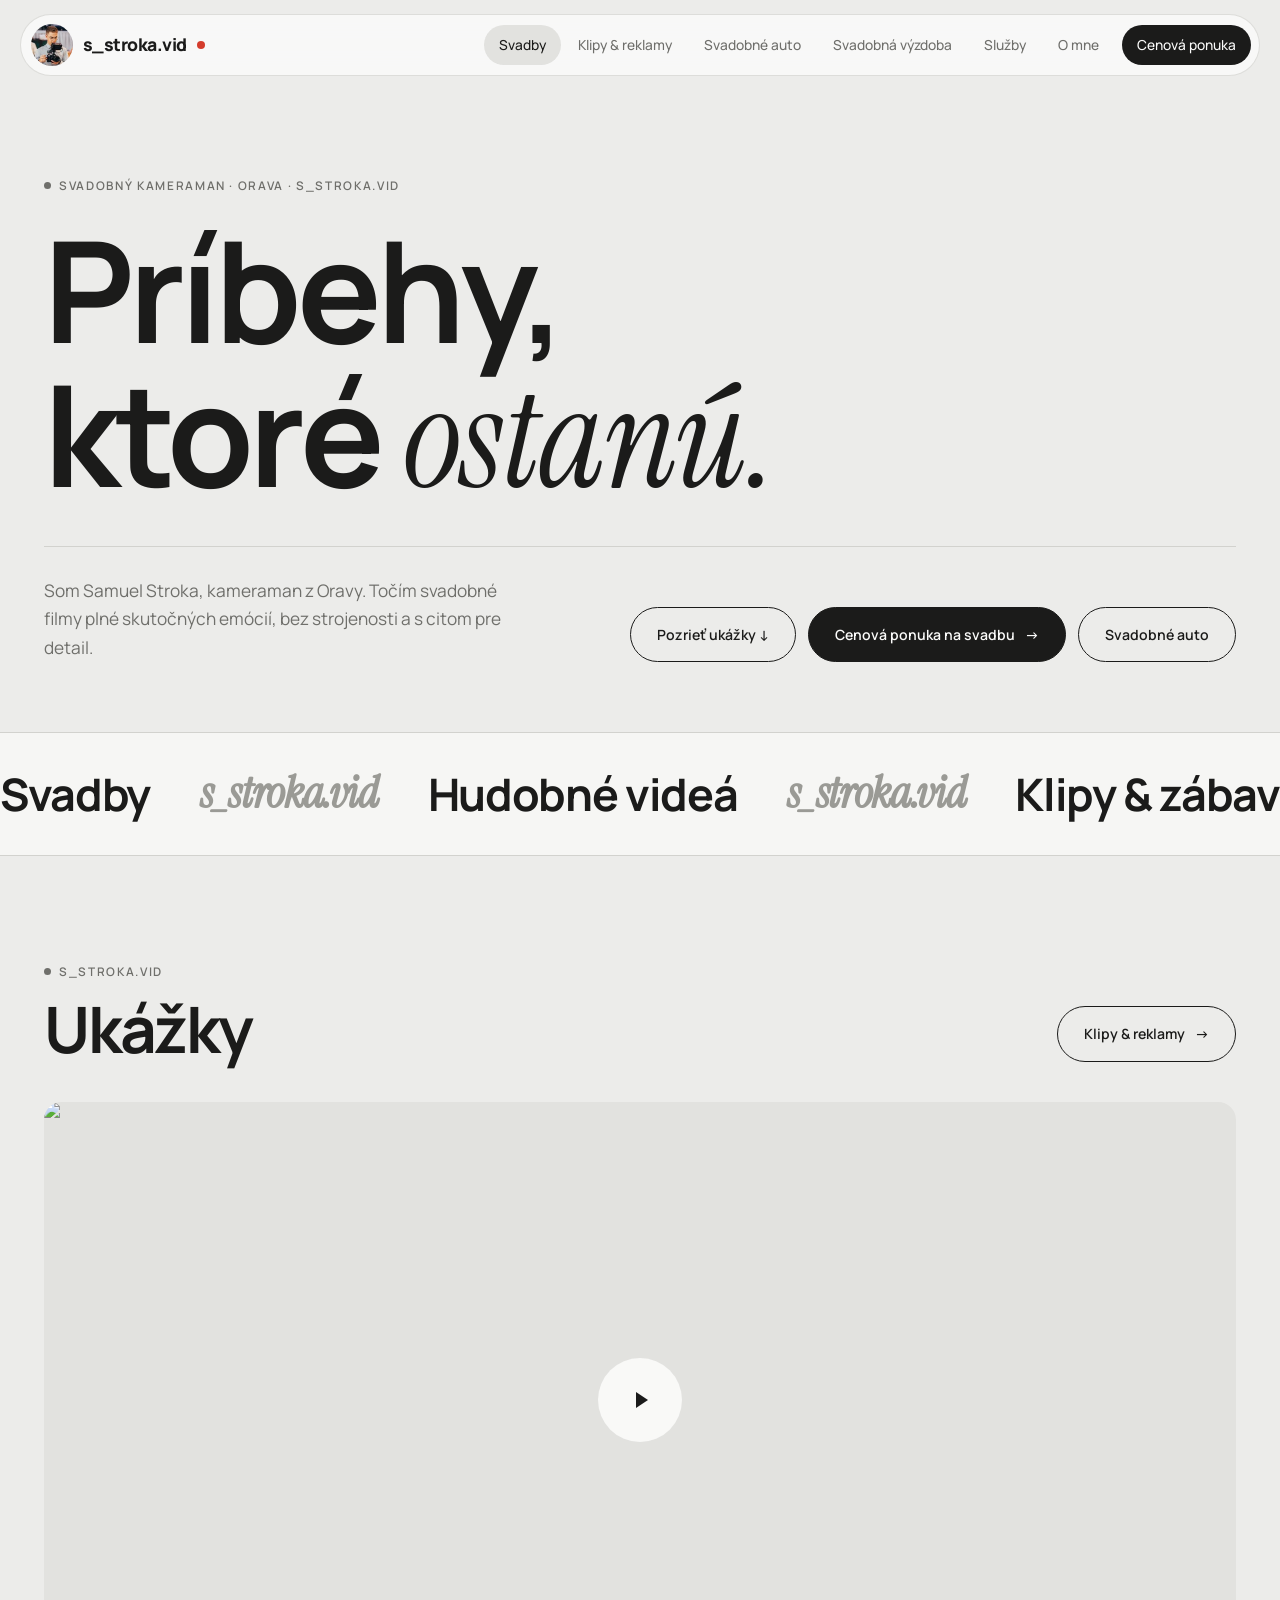
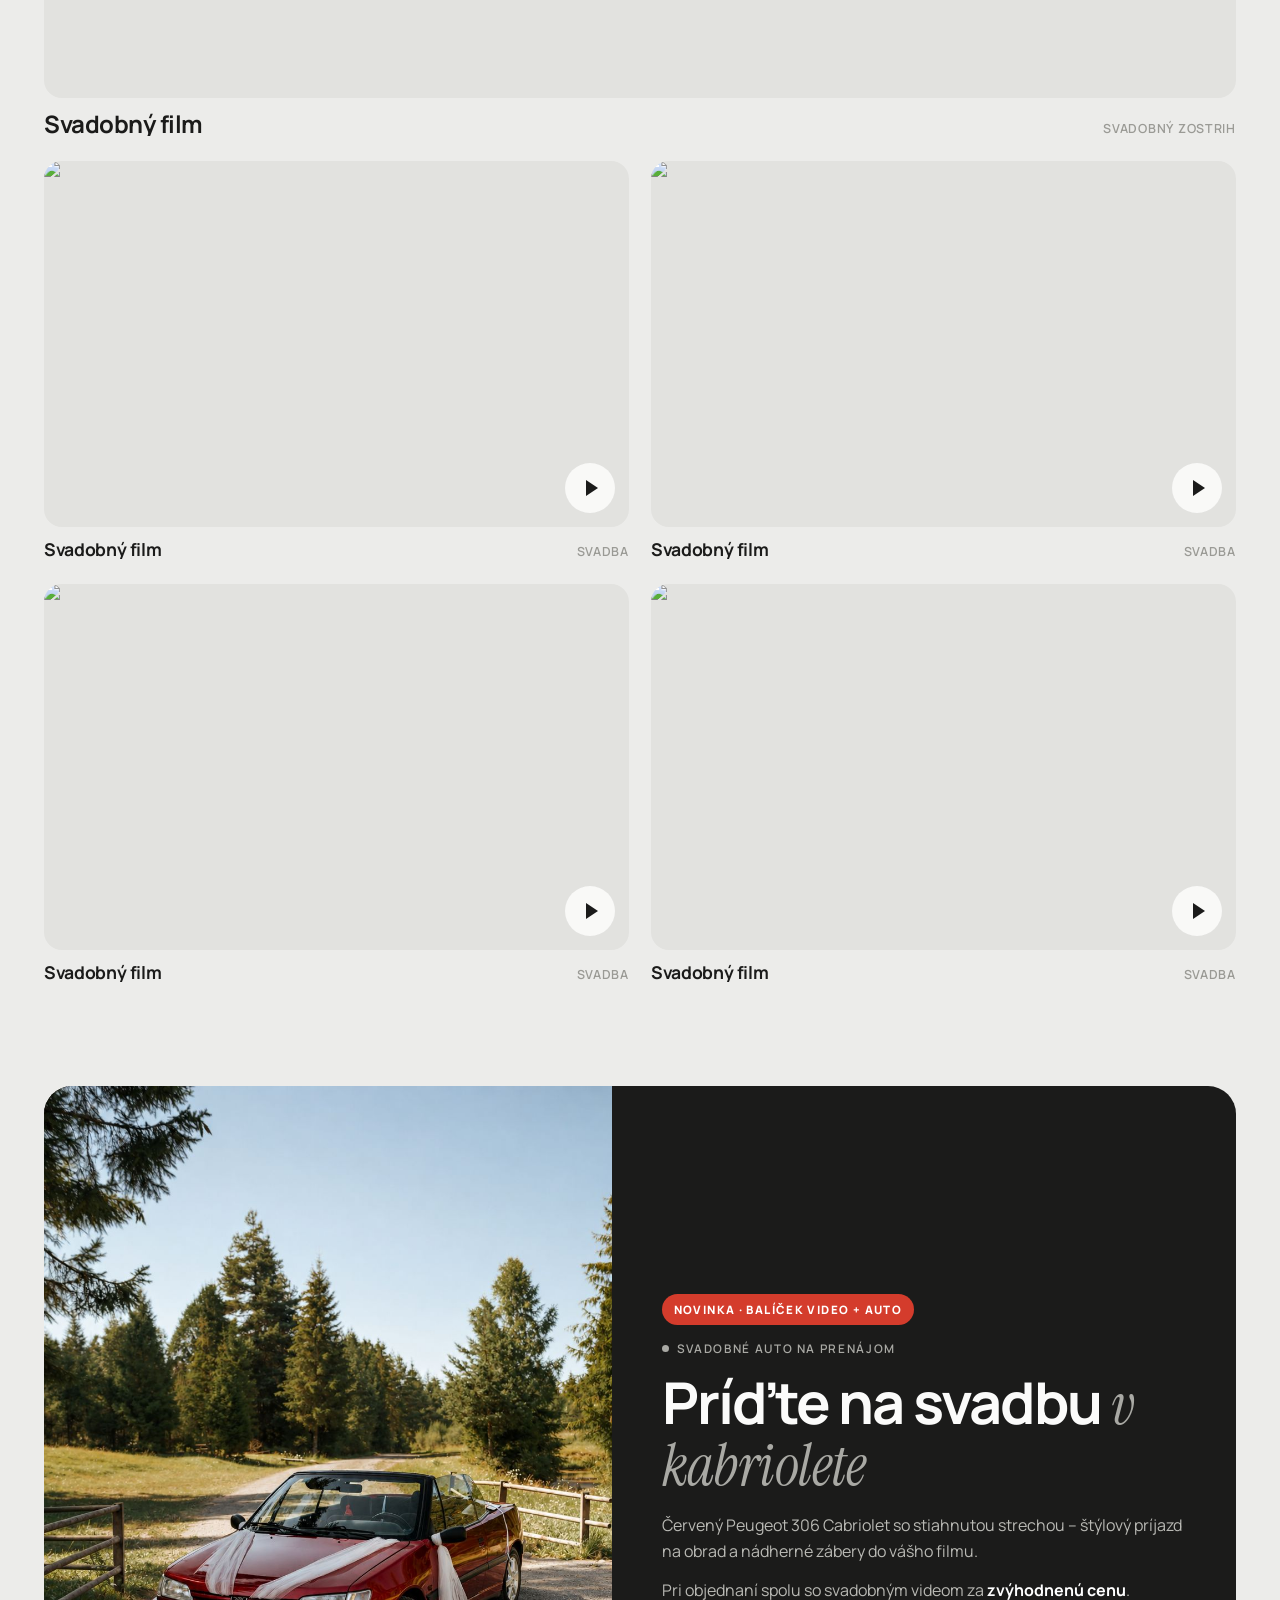
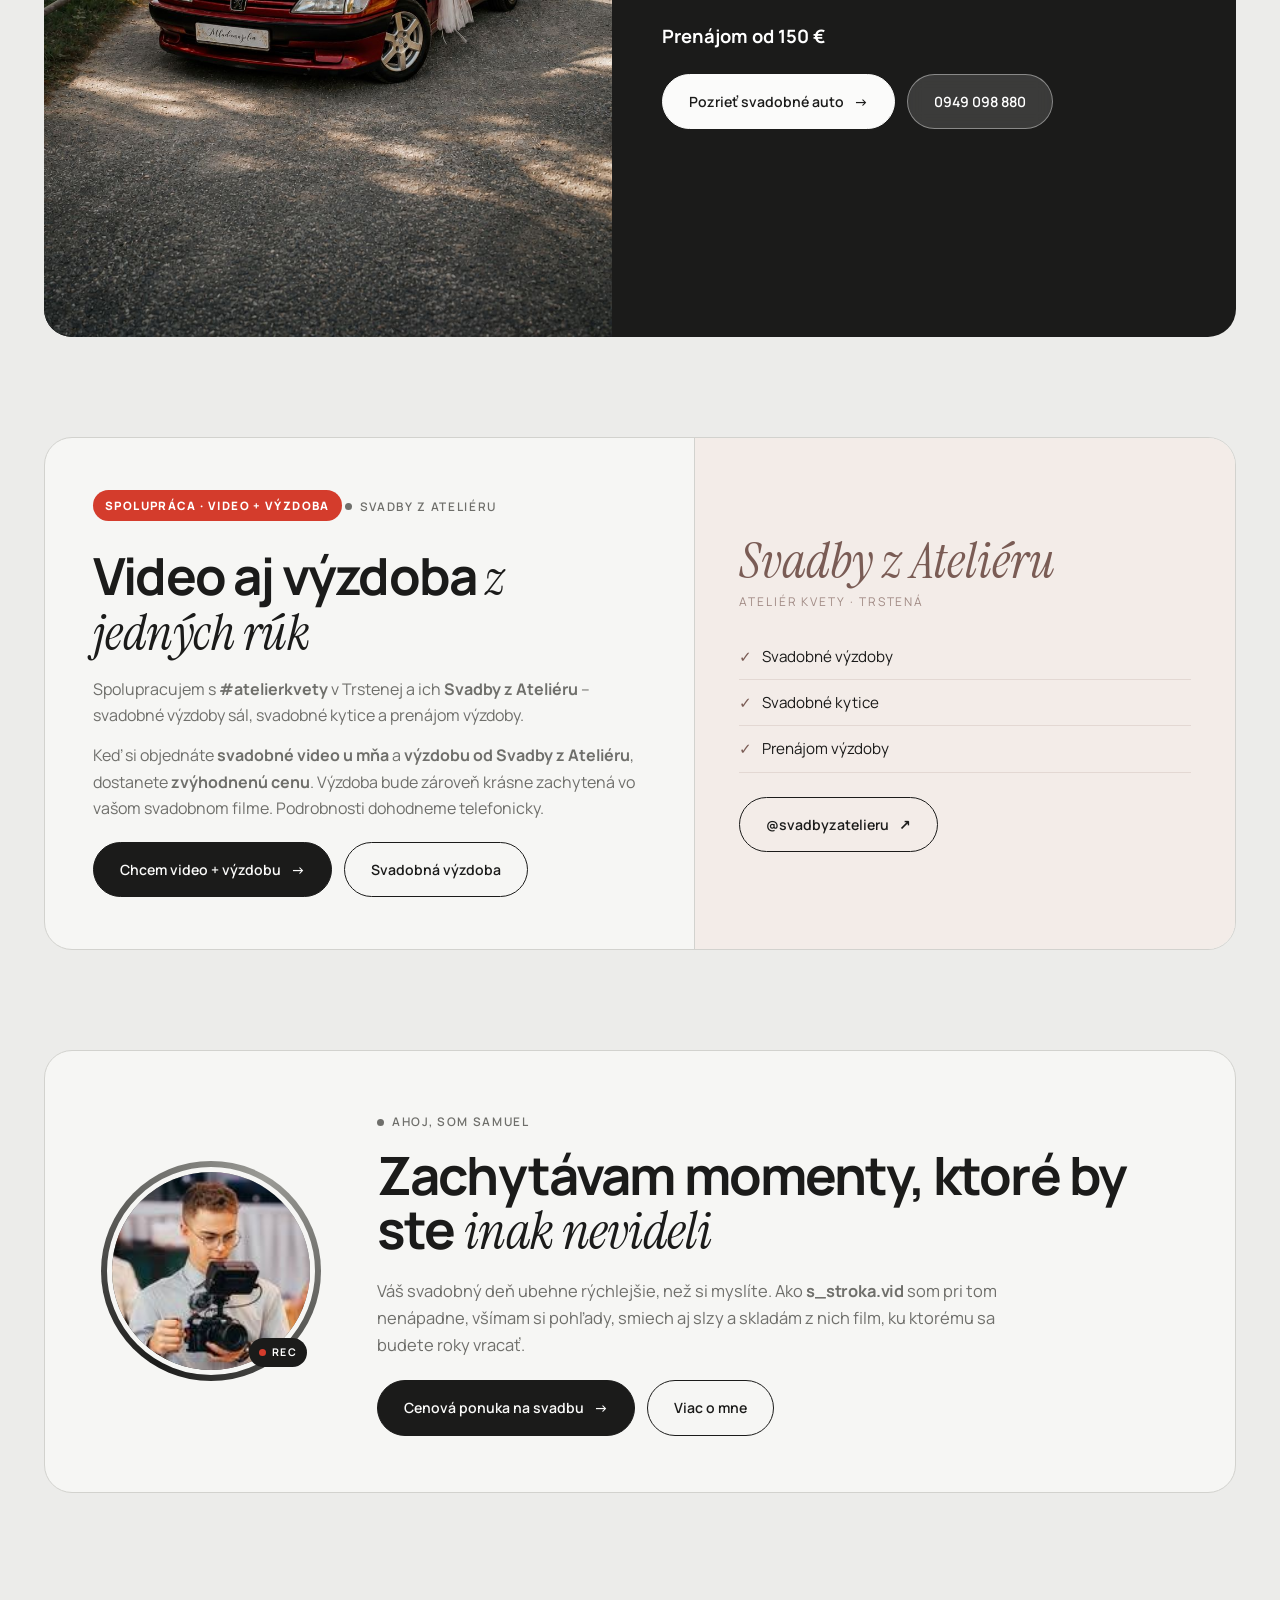
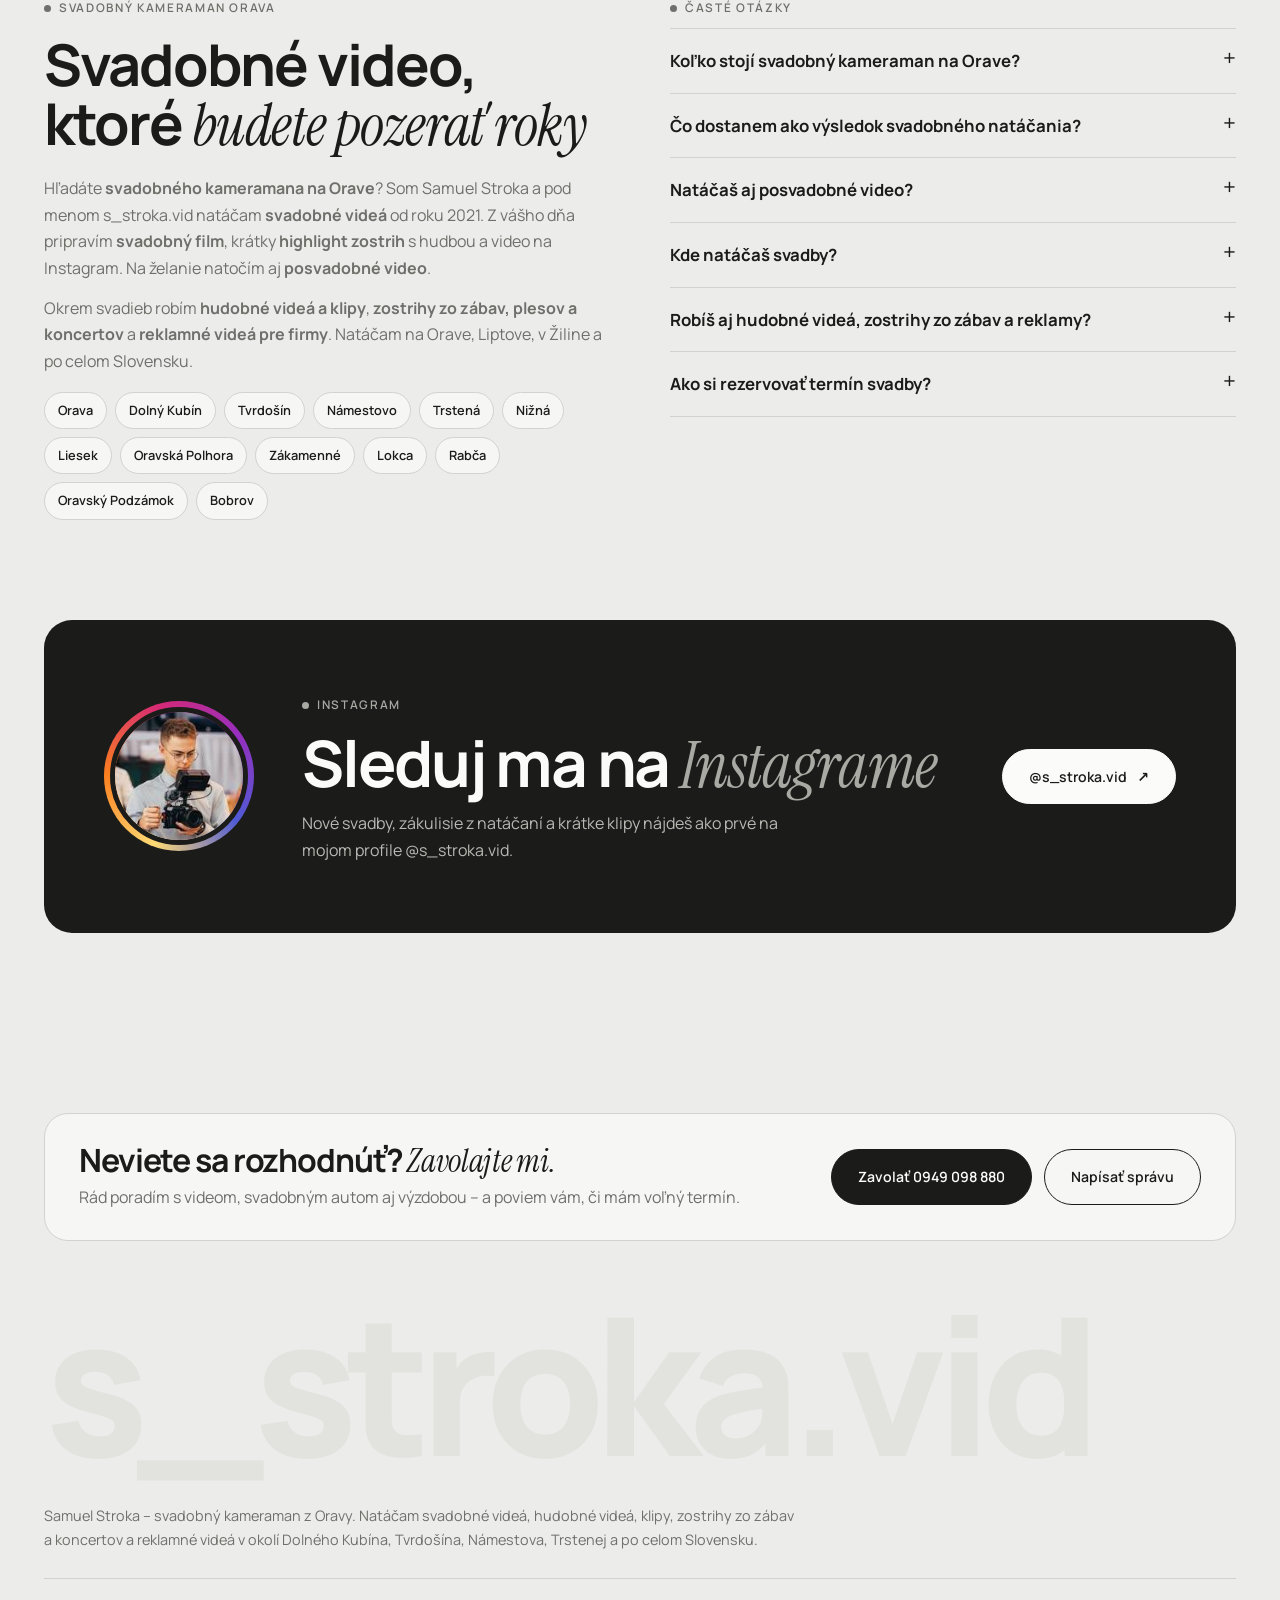
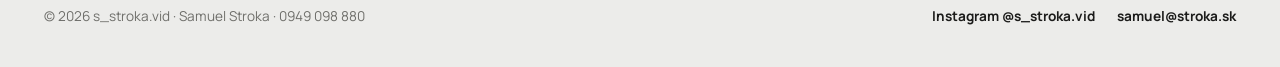
==== commit 2cd2c4fd: "Pridane: Neviete sa rozhodnut? Zavolajte mi" ====
--- a/index.html
+++ b/index.html
@@ -275,6 +275,19 @@
 .igcard .cap{padding:12px 18px;color:#737373;font-size:.8rem;text-align:center}
 @media (max-width:520px){.igcard .av{width:72px;height:72px}.igcard .head{gap:16px;padding:18px 16px 14px}}
 
+.helpbox{margin-top:22px;background:var(--dark);color:var(--white);border-radius:var(--r);padding:28px 26px;position:relative;overflow:hidden}
+.helpbox::after{content:"?";position:absolute;right:-6px;top:-34px;font-family:var(--serif);font-style:italic;font-size:11rem;line-height:1;color:rgba(255,255,255,.06);pointer-events:none}
+.helpbox h3{font-size:1.5rem;margin:12px 0 10px}
+.helpbox p{color:#b9b9b4;font-size:.95rem;margin-bottom:18px}
+.helpbox .btn{background:var(--white);color:var(--dark);border-color:var(--white)}
+.helpbox .btn:hover{background:transparent;color:var(--white)}
+.helpbox small{display:block;color:#8d8d88;font-size:.78rem;margin-top:12px}
+.callband{display:flex;align-items:center;justify-content:space-between;gap:24px;flex-wrap:wrap;background:var(--card);border:1px solid var(--line);border-radius:calc(var(--r) + 6px);padding:30px 34px;margin-bottom:60px}
+.callband h3{font-size:clamp(1.4rem,2.8vw,2rem)}
+.callband p{color:var(--muted);margin-top:6px}
+.callband .hero-btns{flex:none}
+@media (max-width:520px){.callband{padding:26px 22px}}
+
 /* SEO / FAQ */
 .seo-text{display:grid;grid-template-columns:1fr 1fr;gap:60px;align-items:start}
 .seo-text h2{font-size:clamp(2.2rem,4.6vw,3.6rem);margin:16px 0 20px}
@@ -703,6 +716,12 @@
           <div class="info-row"><span>E-mail</span><a href="mailto:samuel@stroka.sk">samuel@stroka.sk</a></div>
           <div class="info-row"><span>Instagram</span><a href="https://www.instagram.com/s_stroka.vid/" target="_blank" rel="noopener">@s_stroka.vid ↗</a></div>
           <div class="info-row"><span>Pôsobím</span><b>Orava · celé Slovensko</b></div>
+        </div>
+        <div class="helpbox">
+          <div class="tag" style="color:#a9a9a4">Potrebujete poradiť?</div>
+          <h3>Neviete sa rozhodnúť? Zavolajte mi.</h3>
+          <p>Neviete, aké video zvoliť, či sa vám oplatí balíček s autom alebo výzdobou, alebo len chcete overiť voľný termín? Stačí krátky hovor – všetko vám rád vysvetlím a poradím, nič vás to nestojí.</p>
+          <a href="tel:+421949098880" class="btn">Zavolať 0949 098 880 <span class="ar">→</span></a>
         </div>
       </div>
 
@@ -786,6 +805,16 @@
 
 <footer>
   <div class="wrap">
+    <div class="callband">
+      <div>
+        <h3>Neviete sa rozhodnúť? <span class="it">Zavolajte mi.</span></h3>
+        <p>Rád poradím s videom, svadobným autom aj výzdobou – a poviem vám, či mám voľný termín.</p>
+      </div>
+      <div class="hero-btns">
+        <a href="tel:+421949098880" class="btn">Zavolať 0949 098 880</a>
+        <a href="#kontakt" class="btn ghost">Napísať správu</a>
+      </div>
+    </div>
     <div class="foot-big">s_stroka.vid</div>
     <p style="color:var(--muted);font-size:.9rem;max-width:760px;margin-bottom:26px">Samuel Stroka – svadobný kameraman z Oravy. Natáčam svadobné videá, hudobné videá, klipy, zostrihy zo zábav a koncertov a reklamné videá v okolí Dolného Kubína, Tvrdošína, Námestova, Trstenej a po celom Slovensku.</p>
     <div class="foot">
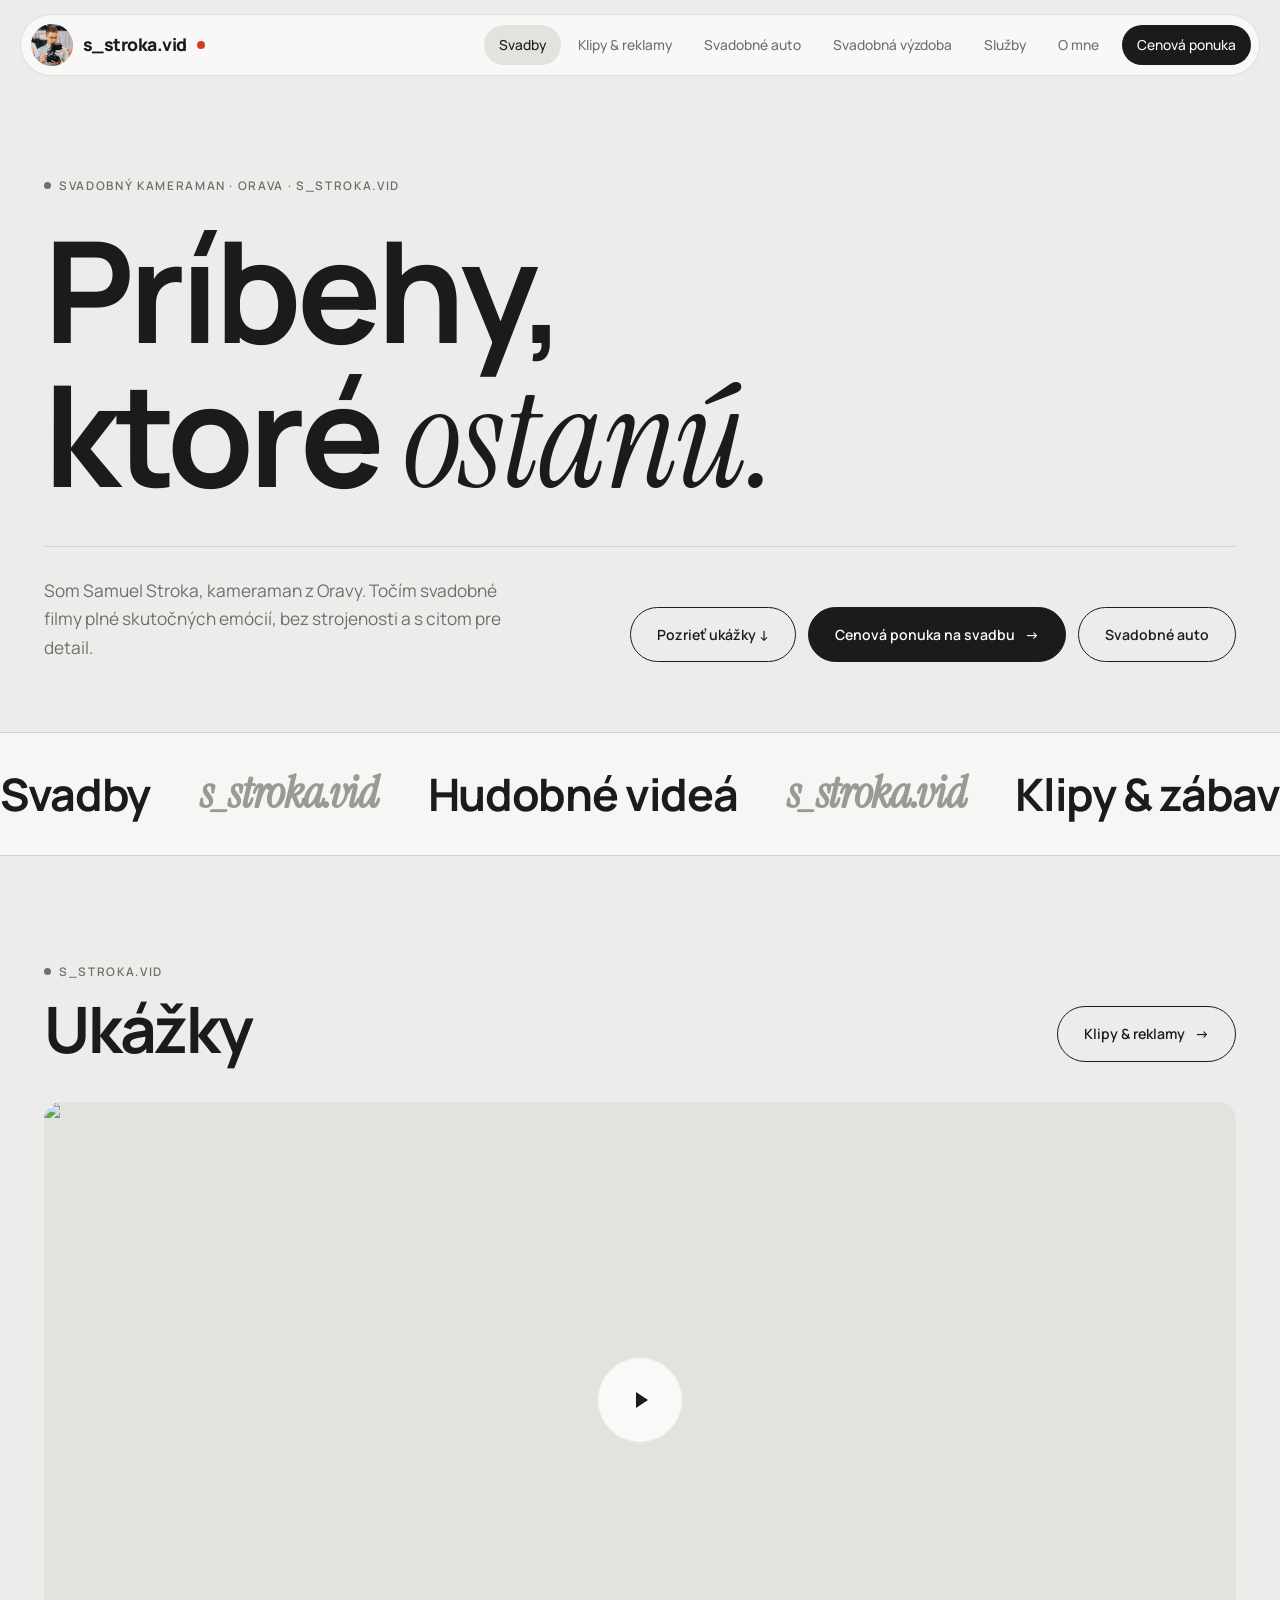
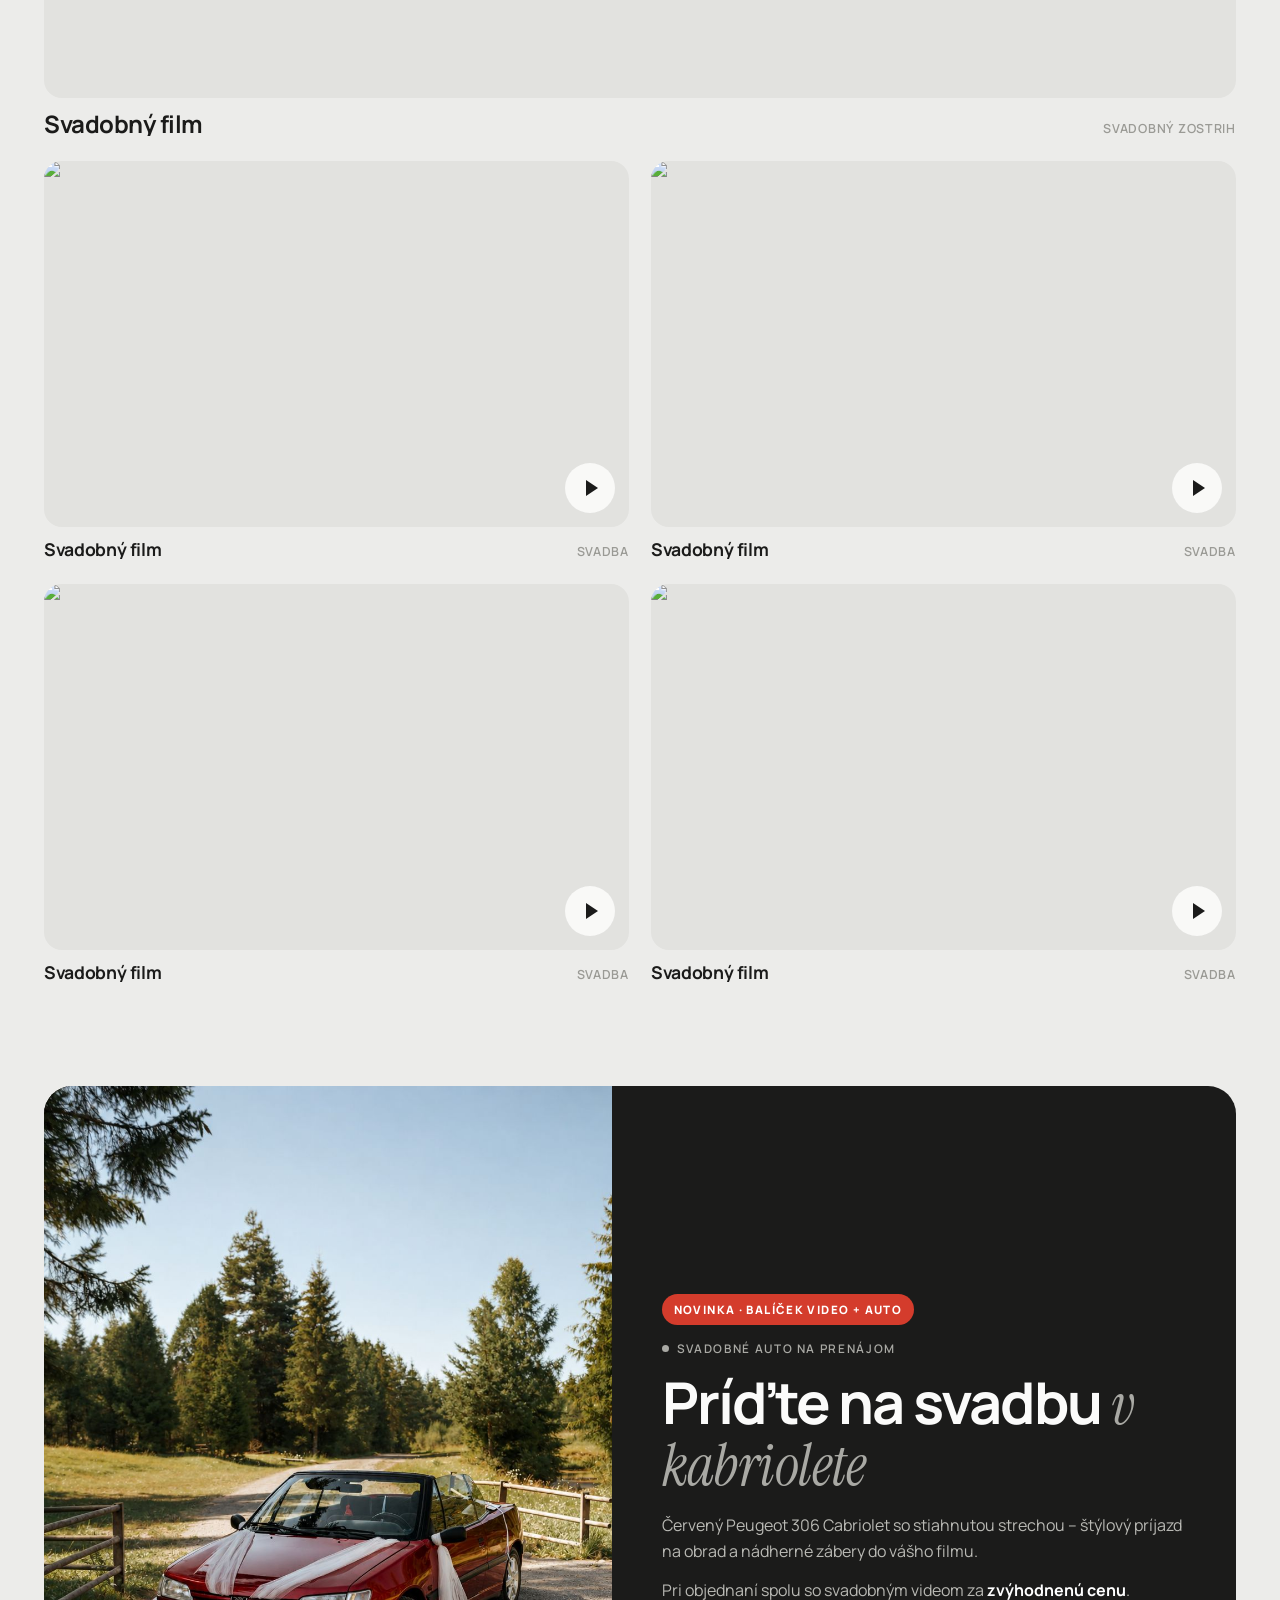
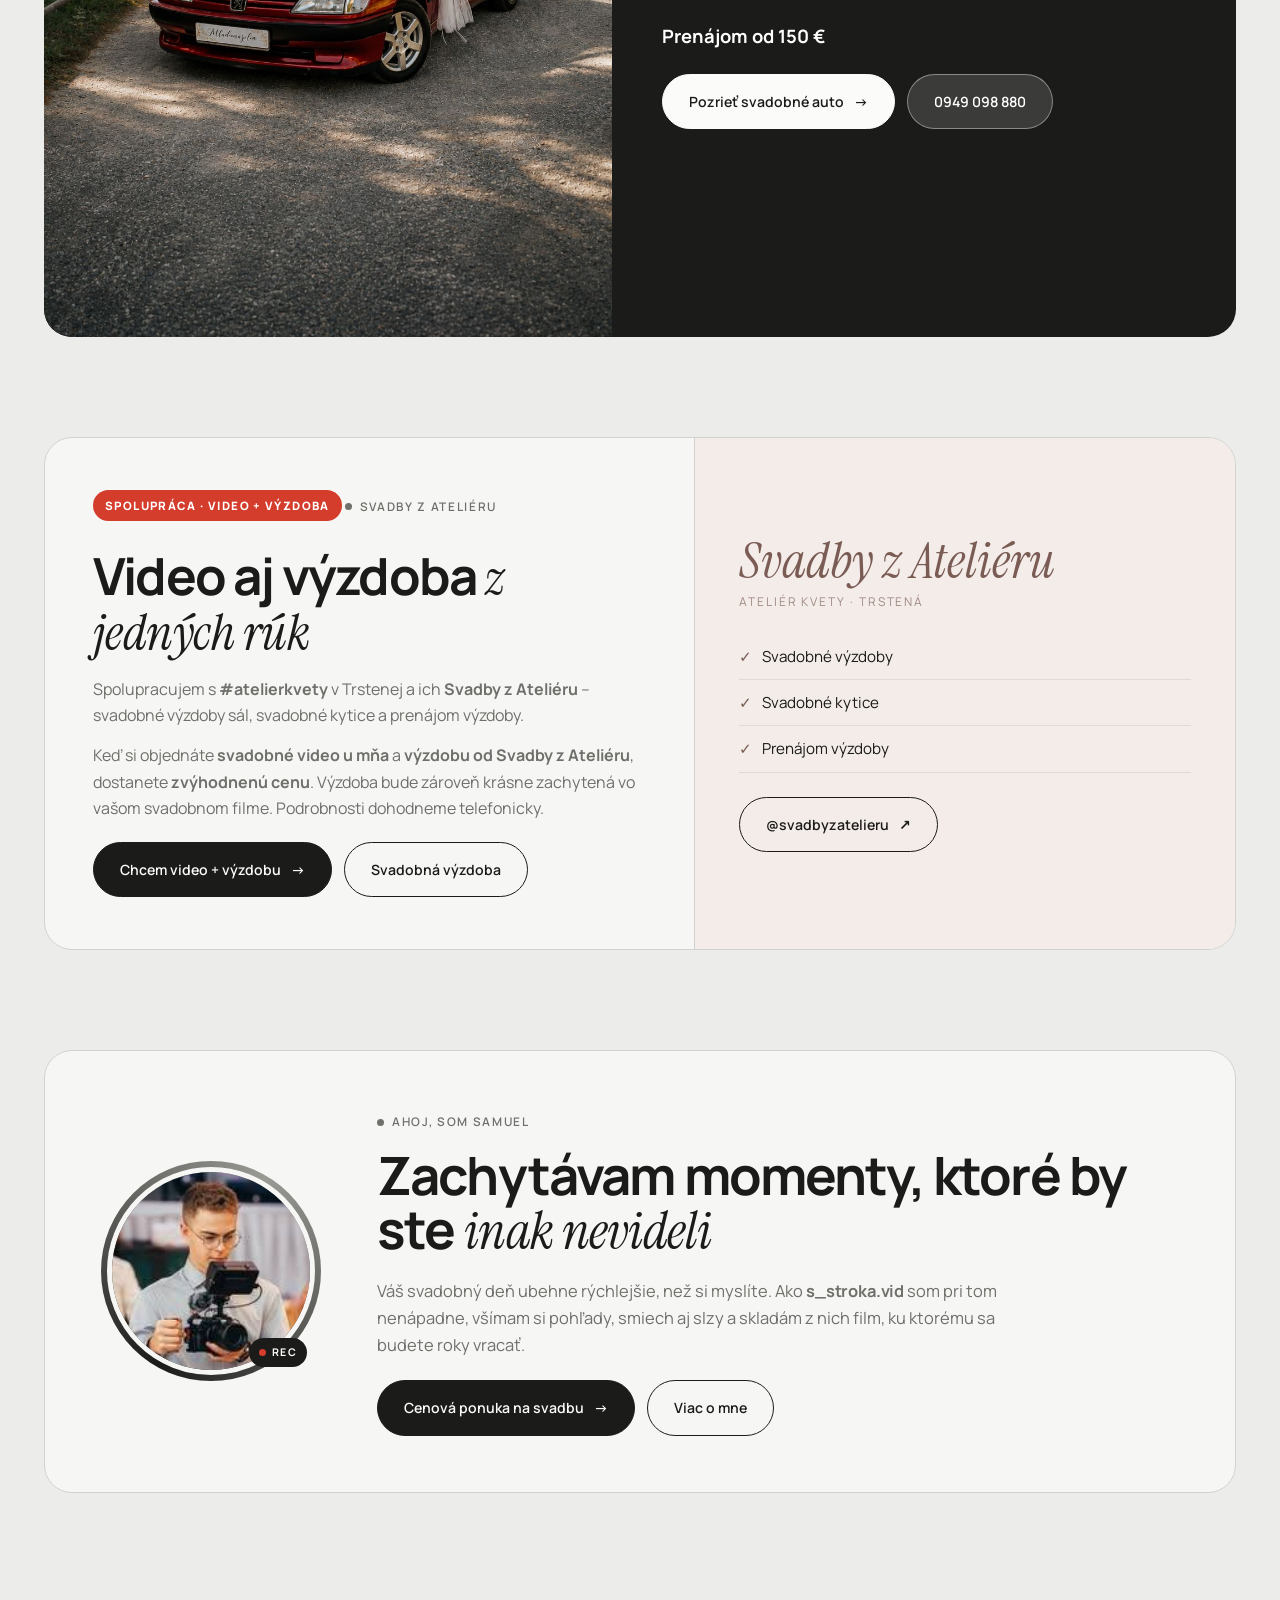
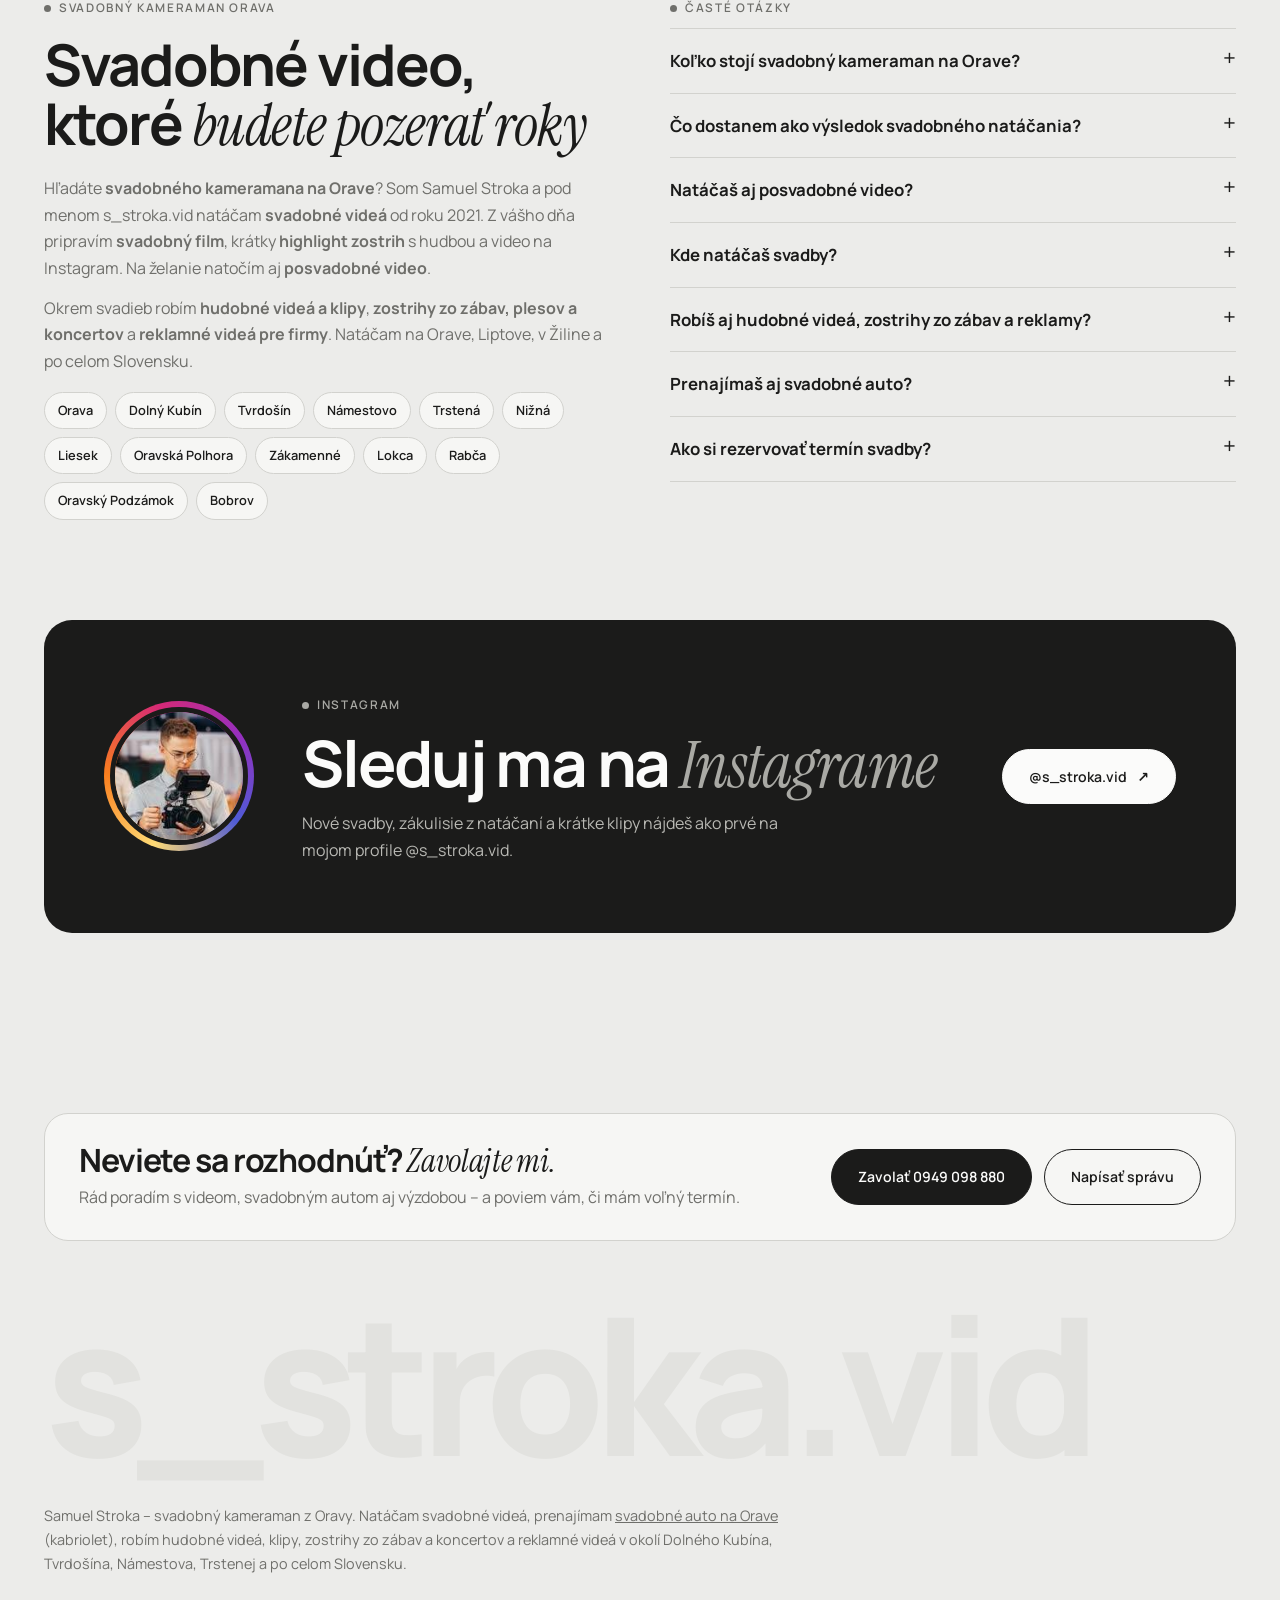
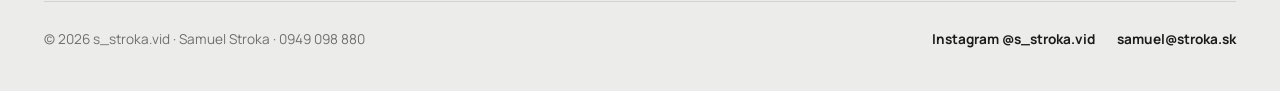
==== commit 37a3f76f: "SEO: samostatna stranka svadobne auto Orava + sitemap" ====
--- a/index.html
+++ b/index.html
@@ -4,7 +4,7 @@
 <meta charset="utf-8">
 <meta name="viewport" content="width=device-width, initial-scale=1">
 <title>Svadobný kameraman Orava | Samuel Stroka – s_stroka.vid</title>
-<meta name="description" content="Svadobný kameraman z Oravy – Samuel Stroka (s_stroka.vid). Svadobné video, svadobný film a highlight, posvadobné video, hudobné videá, klipy, zostrihy zo zábav a koncertov, reklamné videá. Dolný Kubín, Tvrdošín, Námestovo, Trstená a celé Slovensko.">
+<meta name="description" content="Svadobný kameraman z Oravy – Samuel Stroka (s_stroka.vid). Svadobné video, svadobný film, posvadobné video, prenájom svadobného auta (kabriolet od 150 €), hudobné videá, klipy a reklamy. Dolný Kubín, Tvrdošín, Námestovo, Trstená.">
 <link rel="canonical" href="https://strokavid.sk/">
 <meta name="robots" content="index, follow">
 <meta name="author" content="Samuel Stroka">
@@ -19,7 +19,7 @@
 <meta property="og:url" content="https://strokavid.sk/">
 <meta property="og:image" content="https://i.ytimg.com/vi/8y20lmfLhx4/maxresdefault.jpg">
 <meta name="twitter:card" content="summary_large_image">
-<script type="application/ld+json">{"@context": "https://schema.org", "@graph": [{"@type": "ProfessionalService", "@id": "https://strokavid.sk/#samuel", "name": "s_stroka.vid – Samuel Stroka, svadobný kameraman", "alternateName": ["s_stroka.vid", "Samuel Stroka", "Samuel Stroka kameraman", "strokavid"], "description": "Svadobný kameraman z Oravy. Svadobné videá, svadobné filmy, highlight zostrihy, posvadobné videá, hudobné videá, klipy, zostrihy zo zábav a koncertov a reklamné videá.", "url": "https://strokavid.sk/", "telephone": "+421949098880", "email": "samuel@stroka.sk", "image": "https://i.ytimg.com/vi/8y20lmfLhx4/maxresdefault.jpg", "founder": {"@type": "Person", "name": "Samuel Stroka", "jobTitle": "Kameraman", "sameAs": ["https://www.instagram.com/s_stroka.vid/"]}, "address": {"@type": "PostalAddress", "addressLocality": "Liesek", "addressRegion": "Žilinský kraj", "addressCountry": "SK"}, "areaServed": [{"@type": "Place", "name": "Orava"}, {"@type": "Place", "name": "Dolný Kubín"}, {"@type": "Place", "name": "Tvrdošín"}, {"@type": "Place", "name": "Námestovo"}, {"@type": "Place", "name": "Trstená"}, {"@type": "Place", "name": "Nižná"}, {"@type": "Place", "name": "Liesek"}, {"@type": "Place", "name": "Oravská Polhora"}, {"@type": "Place", "name": "Zákamenné"}, {"@type": "Place", "name": "Lokca"}, {"@type": "Place", "name": "Rabča"}, {"@type": "Place", "name": "Oravský Podzámok"}, {"@type": "Place", "name": "Bobrov"}, {"@type": "Place", "name": "Habovka"}, {"@type": "Place", "name": "Zuberec"}, {"@type": "Place", "name": "Ružomberok"}, {"@type": "Place", "name": "Žilina"}, {"@type": "Place", "name": "Liptovský Mikuláš"}, {"@type": "Place", "name": "Liptov"}, {"@type": "Place", "name": "Žilinský kraj"}, {"@type": "Place", "name": "Slovensko"}], "sameAs": ["https://www.instagram.com/s_stroka.vid/"], "foundingDate": "2021", "knowsAbout": ["svadobný kameraman", "svadobné video", "svadobný film", "svadobný highlight", "posvadobné video", "kameraman na svadbu", "natáčanie svadby", "hudobné video", "videoklip", "zostrih zo zábavy", "aftermovie", "video z koncertu", "reklamné video", "reels", "video pre firmy", "svadobné auto", "prenájom svadobného auta", "svadobný kabriolet"], "hasOfferCatalog": {"@type": "OfferCatalog", "name": "Služby s_stroka.vid", "itemListElement": [{"@type": "Offer", "itemOffered": {"@type": "Service", "name": "Svadobné video", "areaServed": "Orava"}}, {"@type": "Offer", "itemOffered": {"@type": "Service", "name": "Svadobný film", "areaServed": "Orava"}}, {"@type": "Offer", "itemOffered": {"@type": "Service", "name": "Svadobný highlight zostrih", "areaServed": "Orava"}}, {"@type": "Offer", "itemOffered": {"@type": "Service", "name": "Posvadobné video", "areaServed": "Orava"}}, {"@type": "Offer", "itemOffered": {"@type": "Service", "name": "Hudobné video a videoklip", "areaServed": "Orava"}}, {"@type": "Offer", "itemOffered": {"@type": "Service", "name": "Zostrih zo zábavy a koncertu", "areaServed": "Orava"}}, {"@type": "Offer", "itemOffered": {"@type": "Service", "name": "Reklamné video pre firmy", "areaServed": "Orava"}}, {"@type": "Offer", "itemOffered": {"@type": "Service", "name": "Krátke video a reels", "areaServed": "Orava"}}, {"@type": "Offer", "itemOffered": {"@type": "Service", "name": "Prenájom svadobného auta – Peugeot 306 Cabriolet", "areaServed": "Orava"}, "priceSpecification": {"@type": "PriceSpecification", "minPrice": 150, "price": 150, "priceCurrency": "EUR"}}]}}, {"@type": "WebSite", "@id": "https://strokavid.sk/#web", "url": "https://strokavid.sk/", "name": "s_stroka.vid", "inLanguage": "sk"}, {"@type": "VideoObject", "name": "Svadobný zostrih – s_stroka.vid", "description": "Svadobné video od svadobného kameramana z Oravy Samuela Stroku.", "thumbnailUrl": "https://i.ytimg.com/vi/8y20lmfLhx4/maxresdefault.jpg", "uploadDate": "2026-01-01", "embedUrl": "https://www.youtube.com/embed/8y20lmfLhx4", "contentUrl": "https://www.youtube.com/watch?v=8y20lmfLhx4"}, {"@type": "FAQPage", "mainEntity": [{"@type": "Question", "name": "Koľko stojí svadobný kameraman na Orave?", "acceptedAnswer": {"@type": "Answer", "text": "Cena svadobného videa závisí od rozsahu natáčania (obrad, časť dňa alebo celý deň), dĺžky výsledného filmu a lokality. Vyplňte formulár s dátumom a miestom svadby a do 48 hodín vám pošlem cenovú ponuku na mieru."}}, {"@type": "Question", "name": "Čo dostanem ako výsledok svadobného natáčania?", "acceptedAnswer": {"@type": "Answer", "text": "Podľa dohody svadobný film, krátky highlight zostrih s hudbou a krátke video na Instagram, TikTok alebo Facebook. Hotové video dostanete online, pripravené na zdieľanie."}}, {"@type": "Question", "name": "Natáčaš aj posvadobné video?", "acceptedAnswer": {"@type": "Answer", "text": "Áno. Posvadobné video sa dá natočiť počas svadobného dňa alebo samostatne v iný deň na peknom mieste na Orave. Za posvadobným natáčaním chodím aj do zahraničia – miesto a termín sú individuálne podľa dohody."}}, {"@type": "Question", "name": "Kde natáčaš svadby?", "acceptedAnswer": {"@type": "Answer", "text": "Som z Oravy, najčastejšie natáčam v okolí Dolného Kubína, Tvrdošína, Námestova, Trstenej, Nižnej a celej Oravy. Za svadbami cestujem aj na Liptov, do Žiliny a po celom Slovensku."}}, {"@type": "Question", "name": "Robíš aj hudobné videá, zostrihy zo zábav a reklamy?", "acceptedAnswer": {"@type": "Answer", "text": "Áno. Okrem svadieb natáčam hudobné videá a klipy pre kapely a interpretov, zostrihy a aftermovie zo zábav, plesov a koncertov, reklamné videá pre firmy a krátke videá a reels na sociálne siete."}}, {"@type": "Question", "name": "Ako si rezervovať termín svadby?", "acceptedAnswer": {"@type": "Answer", "text": "Napíšte mi cez formulár na tejto stránke, zavolajte na 0949 098 880 alebo napíšte na Instagram @s_stroka.vid. Termíny sa rýchlo míňajú, preto odporúčam ozvať sa čo najskôr."}}]}]}</script>
+<script type="application/ld+json">{"@context": "https://schema.org", "@graph": [{"@type": "ProfessionalService", "@id": "https://strokavid.sk/#samuel", "name": "s_stroka.vid – Samuel Stroka, svadobný kameraman", "alternateName": ["s_stroka.vid", "Samuel Stroka", "Samuel Stroka kameraman", "strokavid"], "description": "Svadobný kameraman z Oravy. Svadobné videá, svadobné filmy, highlight zostrihy, posvadobné videá, hudobné videá, klipy, zostrihy zo zábav a koncertov a reklamné videá.", "url": "https://strokavid.sk/", "telephone": "+421949098880", "email": "samuel@stroka.sk", "image": "https://i.ytimg.com/vi/8y20lmfLhx4/maxresdefault.jpg", "founder": {"@type": "Person", "name": "Samuel Stroka", "jobTitle": "Kameraman", "sameAs": ["https://www.instagram.com/s_stroka.vid/"]}, "address": {"@type": "PostalAddress", "addressLocality": "Liesek", "addressRegion": "Žilinský kraj", "addressCountry": "SK"}, "areaServed": [{"@type": "Place", "name": "Orava"}, {"@type": "Place", "name": "Dolný Kubín"}, {"@type": "Place", "name": "Tvrdošín"}, {"@type": "Place", "name": "Námestovo"}, {"@type": "Place", "name": "Trstená"}, {"@type": "Place", "name": "Nižná"}, {"@type": "Place", "name": "Liesek"}, {"@type": "Place", "name": "Oravská Polhora"}, {"@type": "Place", "name": "Zákamenné"}, {"@type": "Place", "name": "Lokca"}, {"@type": "Place", "name": "Rabča"}, {"@type": "Place", "name": "Oravský Podzámok"}, {"@type": "Place", "name": "Bobrov"}, {"@type": "Place", "name": "Habovka"}, {"@type": "Place", "name": "Zuberec"}, {"@type": "Place", "name": "Ružomberok"}, {"@type": "Place", "name": "Žilina"}, {"@type": "Place", "name": "Liptovský Mikuláš"}, {"@type": "Place", "name": "Liptov"}, {"@type": "Place", "name": "Žilinský kraj"}, {"@type": "Place", "name": "Slovensko"}], "sameAs": ["https://www.instagram.com/s_stroka.vid/"], "foundingDate": "2021", "knowsAbout": ["svadobný kameraman", "svadobné video", "svadobný film", "svadobný highlight", "posvadobné video", "kameraman na svadbu", "natáčanie svadby", "hudobné video", "videoklip", "zostrih zo zábavy", "aftermovie", "video z koncertu", "reklamné video", "reels", "video pre firmy", "svadobné auto", "prenájom svadobného auta", "svadobný kabriolet"], "hasOfferCatalog": {"@type": "OfferCatalog", "name": "Služby s_stroka.vid", "itemListElement": [{"@type": "Offer", "itemOffered": {"@type": "Service", "name": "Svadobné video", "areaServed": "Orava"}}, {"@type": "Offer", "itemOffered": {"@type": "Service", "name": "Svadobný film", "areaServed": "Orava"}}, {"@type": "Offer", "itemOffered": {"@type": "Service", "name": "Svadobný highlight zostrih", "areaServed": "Orava"}}, {"@type": "Offer", "itemOffered": {"@type": "Service", "name": "Posvadobné video", "areaServed": "Orava"}}, {"@type": "Offer", "itemOffered": {"@type": "Service", "name": "Hudobné video a videoklip", "areaServed": "Orava"}}, {"@type": "Offer", "itemOffered": {"@type": "Service", "name": "Zostrih zo zábavy a koncertu", "areaServed": "Orava"}}, {"@type": "Offer", "itemOffered": {"@type": "Service", "name": "Reklamné video pre firmy", "areaServed": "Orava"}}, {"@type": "Offer", "itemOffered": {"@type": "Service", "name": "Krátke video a reels", "areaServed": "Orava"}}, {"@type": "Offer", "itemOffered": {"@type": "Service", "name": "Prenájom svadobného auta – Peugeot 306 Cabriolet", "areaServed": "Orava"}, "priceSpecification": {"@type": "PriceSpecification", "minPrice": 150, "price": 150, "priceCurrency": "EUR"}}]}}, {"@type": "WebSite", "@id": "https://strokavid.sk/#web", "url": "https://strokavid.sk/", "name": "s_stroka.vid", "inLanguage": "sk"}, {"@type": "VideoObject", "name": "Svadobný zostrih – s_stroka.vid", "description": "Svadobné video od svadobného kameramana z Oravy Samuela Stroku.", "thumbnailUrl": "https://i.ytimg.com/vi/8y20lmfLhx4/maxresdefault.jpg", "uploadDate": "2026-01-01", "embedUrl": "https://www.youtube.com/embed/8y20lmfLhx4", "contentUrl": "https://www.youtube.com/watch?v=8y20lmfLhx4"}, {"@type": "FAQPage", "mainEntity": [{"@type": "Question", "name": "Koľko stojí svadobný kameraman na Orave?", "acceptedAnswer": {"@type": "Answer", "text": "Cena svadobného videa závisí od rozsahu natáčania (obrad, časť dňa alebo celý deň), dĺžky výsledného filmu a lokality. Vyplňte formulár s dátumom a miestom svadby a do 48 hodín vám pošlem cenovú ponuku na mieru."}}, {"@type": "Question", "name": "Čo dostanem ako výsledok svadobného natáčania?", "acceptedAnswer": {"@type": "Answer", "text": "Podľa dohody svadobný film, krátky highlight zostrih s hudbou a krátke video na Instagram, TikTok alebo Facebook. Hotové video dostanete online, pripravené na zdieľanie."}}, {"@type": "Question", "name": "Natáčaš aj posvadobné video?", "acceptedAnswer": {"@type": "Answer", "text": "Áno. Posvadobné video sa dá natočiť počas svadobného dňa alebo samostatne v iný deň na peknom mieste na Orave. Za posvadobným natáčaním chodím aj do zahraničia – miesto a termín sú individuálne podľa dohody."}}, {"@type": "Question", "name": "Kde natáčaš svadby?", "acceptedAnswer": {"@type": "Answer", "text": "Som z Oravy, najčastejšie natáčam v okolí Dolného Kubína, Tvrdošína, Námestova, Trstenej, Nižnej a celej Oravy. Za svadbami cestujem aj na Liptov, do Žiliny a po celom Slovensku."}}, {"@type": "Question", "name": "Robíš aj hudobné videá, zostrihy zo zábav a reklamy?", "acceptedAnswer": {"@type": "Answer", "text": "Áno. Okrem svadieb natáčam hudobné videá a klipy pre kapely a interpretov, zostrihy a aftermovie zo zábav, plesov a koncertov, reklamné videá pre firmy a krátke videá a reels na sociálne siete."}}, {"@type": "Question", "name": "Prenajímaš aj svadobné auto?", "acceptedAnswer": {"@type": "Answer", "text": "Áno. Prenajímam červený kabriolet Peugeot 306 Cabriolet ako svadobné auto na Orave – od 150 €, podrobnosti telefonicky na 0949 098 880. So svadobným videom za zvýhodnenú cenu."}}, {"@type": "Question", "name": "Ako si rezervovať termín svadby?", "acceptedAnswer": {"@type": "Answer", "text": "Napíšte mi cez formulár na tejto stránke, zavolajte na 0949 098 880 alebo napíšte na Instagram @s_stroka.vid. Termíny sa rýchlo míňajú, preto odporúčam ozvať sa čo najskôr."}}]}]}</script>
 <link rel="icon" href="[data-uri]">
 <link rel="preconnect" href="https://fonts.googleapis.com">
 <link rel="preconnect" href="https://fonts.gstatic.com" crossorigin>
@@ -473,7 +473,7 @@
       </div>
       <div class="faq reveal">
         <div class="tag" style="margin-bottom:10px">Časté otázky</div>
-        <details><summary>Koľko stojí svadobný kameraman na Orave?</summary><p>Cena svadobného videa závisí od rozsahu natáčania (obrad, časť dňa alebo celý deň), dĺžky výsledného filmu a lokality. Vyplňte formulár s dátumom a miestom svadby a do 48 hodín vám pošlem cenovú ponuku na mieru.</p></details><details><summary>Čo dostanem ako výsledok svadobného natáčania?</summary><p>Podľa dohody svadobný film, krátky highlight zostrih s hudbou a krátke video na Instagram, TikTok alebo Facebook. Hotové video dostanete online, pripravené na zdieľanie.</p></details><details><summary>Natáčaš aj posvadobné video?</summary><p>Áno. Posvadobné video sa dá natočiť počas svadobného dňa alebo samostatne v iný deň na peknom mieste na Orave. Za posvadobným natáčaním chodím aj do zahraničia – miesto a termín sú individuálne podľa dohody.</p></details><details><summary>Kde natáčaš svadby?</summary><p>Som z Oravy, najčastejšie natáčam v okolí Dolného Kubína, Tvrdošína, Námestova, Trstenej, Nižnej a celej Oravy. Za svadbami cestujem aj na Liptov, do Žiliny a po celom Slovensku.</p></details><details><summary>Robíš aj hudobné videá, zostrihy zo zábav a reklamy?</summary><p>Áno. Okrem svadieb natáčam hudobné videá a klipy pre kapely a interpretov, zostrihy a aftermovie zo zábav, plesov a koncertov, reklamné videá pre firmy a krátke videá a reels na sociálne siete.</p></details><details><summary>Ako si rezervovať termín svadby?</summary><p>Napíšte mi cez formulár na tejto stránke, zavolajte na 0949 098 880 alebo napíšte na Instagram @s_stroka.vid. Termíny sa rýchlo míňajú, preto odporúčam ozvať sa čo najskôr.</p></details>
+        <details><summary>Koľko stojí svadobný kameraman na Orave?</summary><p>Cena svadobného videa závisí od rozsahu natáčania (obrad, časť dňa alebo celý deň), dĺžky výsledného filmu a lokality. Vyplňte formulár s dátumom a miestom svadby a do 48 hodín vám pošlem cenovú ponuku na mieru.</p></details><details><summary>Čo dostanem ako výsledok svadobného natáčania?</summary><p>Podľa dohody svadobný film, krátky highlight zostrih s hudbou a krátke video na Instagram, TikTok alebo Facebook. Hotové video dostanete online, pripravené na zdieľanie.</p></details><details><summary>Natáčaš aj posvadobné video?</summary><p>Áno. Posvadobné video sa dá natočiť počas svadobného dňa alebo samostatne v iný deň na peknom mieste na Orave. Za posvadobným natáčaním chodím aj do zahraničia – miesto a termín sú individuálne podľa dohody.</p></details><details><summary>Kde natáčaš svadby?</summary><p>Som z Oravy, najčastejšie natáčam v okolí Dolného Kubína, Tvrdošína, Námestova, Trstenej, Nižnej a celej Oravy. Za svadbami cestujem aj na Liptov, do Žiliny a po celom Slovensku.</p></details><details><summary>Robíš aj hudobné videá, zostrihy zo zábav a reklamy?</summary><p>Áno. Okrem svadieb natáčam hudobné videá a klipy pre kapely a interpretov, zostrihy a aftermovie zo zábav, plesov a koncertov, reklamné videá pre firmy a krátke videá a reels na sociálne siete.</p></details><details><summary>Prenajímaš aj svadobné auto?</summary><p>Áno. Prenajímam červený kabriolet Peugeot 306 Cabriolet ako svadobné auto na Orave – od 150 €, podrobnosti telefonicky na 0949 098 880. So svadobným videom za zvýhodnenú cenu.</p></details><details><summary>Ako si rezervovať termín svadby?</summary><p>Napíšte mi cez formulár na tejto stránke, zavolajte na 0949 098 880 alebo napíšte na Instagram @s_stroka.vid. Termíny sa rýchlo míňajú, preto odporúčam ozvať sa čo najskôr.</p></details>
       </div>
     </div>
   </section>
@@ -566,6 +566,7 @@
       <div style="text-align:center;margin-top:60px" class="reveal">
         <p style="color:var(--muted);margin-bottom:18px">Svadobné auto si môžete objednať samostatne alebo spolu so svadobným videom.</p>
         <a href="tel:+421949098880" class="btn">Zavolať a overiť termín <span class="ar">→</span></a>
+        <a href="/svadobne-auto" class="btn ghost">Svadobné auto Orava – viac informácií</a>
       </div>
     </div>
   </section>
@@ -816,7 +817,7 @@
       </div>
     </div>
     <div class="foot-big">s_stroka.vid</div>
-    <p style="color:var(--muted);font-size:.9rem;max-width:760px;margin-bottom:26px">Samuel Stroka – svadobný kameraman z Oravy. Natáčam svadobné videá, hudobné videá, klipy, zostrihy zo zábav a koncertov a reklamné videá v okolí Dolného Kubína, Tvrdošína, Námestova, Trstenej a po celom Slovensku.</p>
+    <p style="color:var(--muted);font-size:.9rem;max-width:760px;margin-bottom:26px">Samuel Stroka – svadobný kameraman z Oravy. Natáčam svadobné videá, prenajímam <a href="/svadobne-auto" style="text-decoration:underline">svadobné auto na Orave</a> (kabriolet), robím hudobné videá, klipy, zostrihy zo zábav a koncertov a reklamné videá v okolí Dolného Kubína, Tvrdošína, Námestova, Trstenej a po celom Slovensku.</p>
     <div class="foot">
       <div>© <span id="yr"></span> s_stroka.vid · Samuel Stroka · 0949 098 880</div>
       <div class="social">
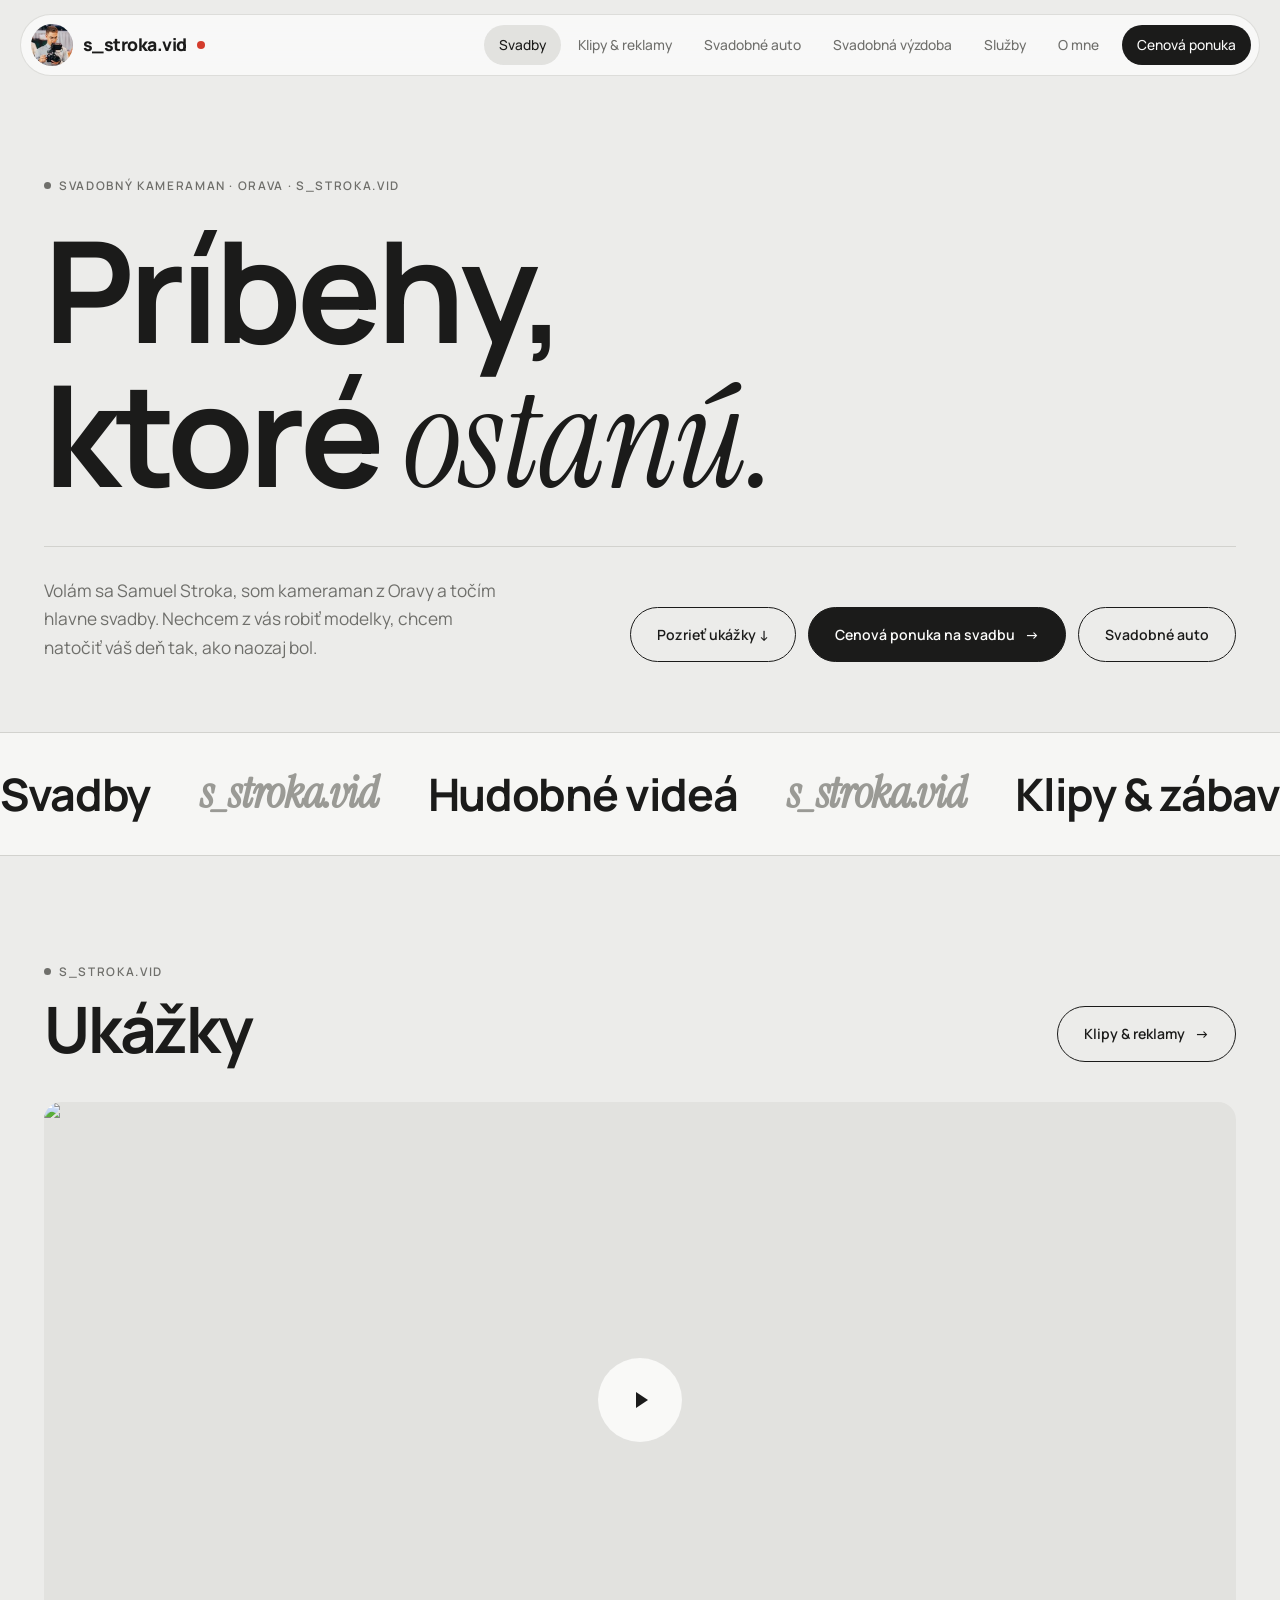
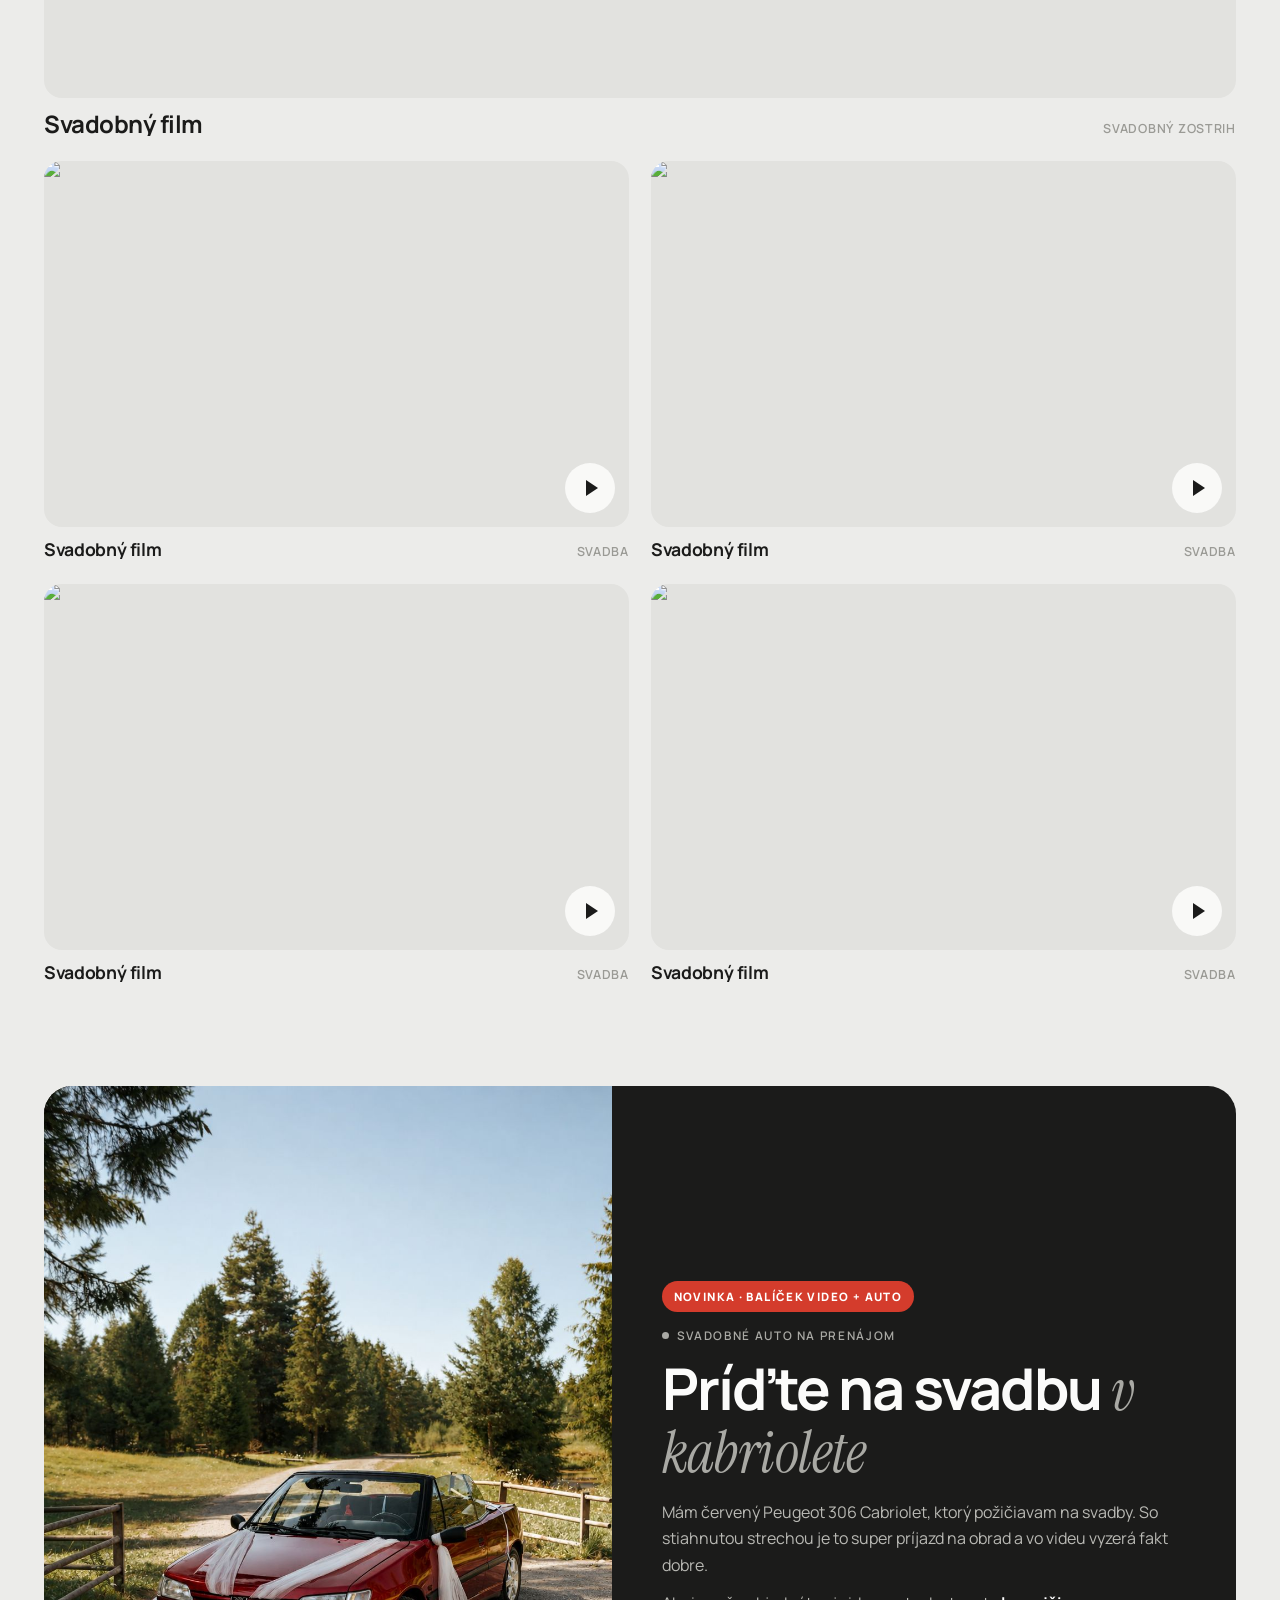
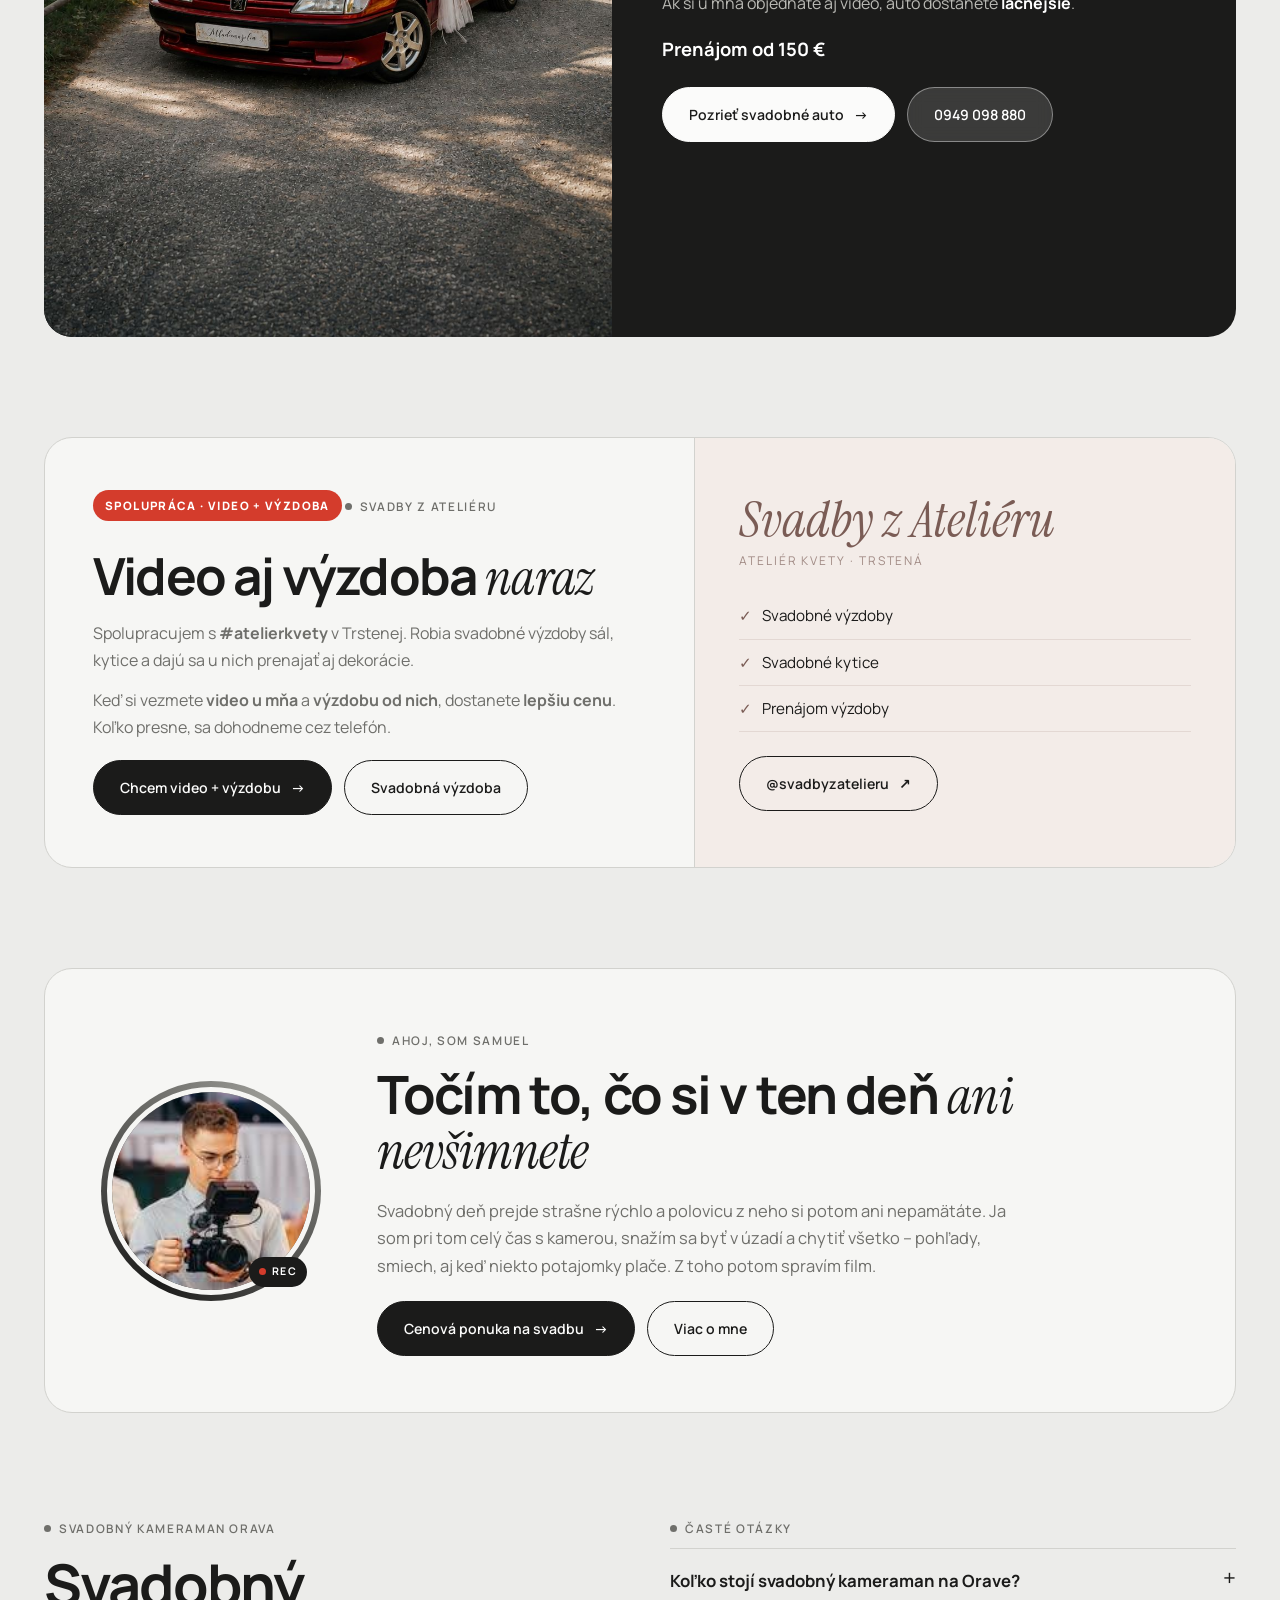
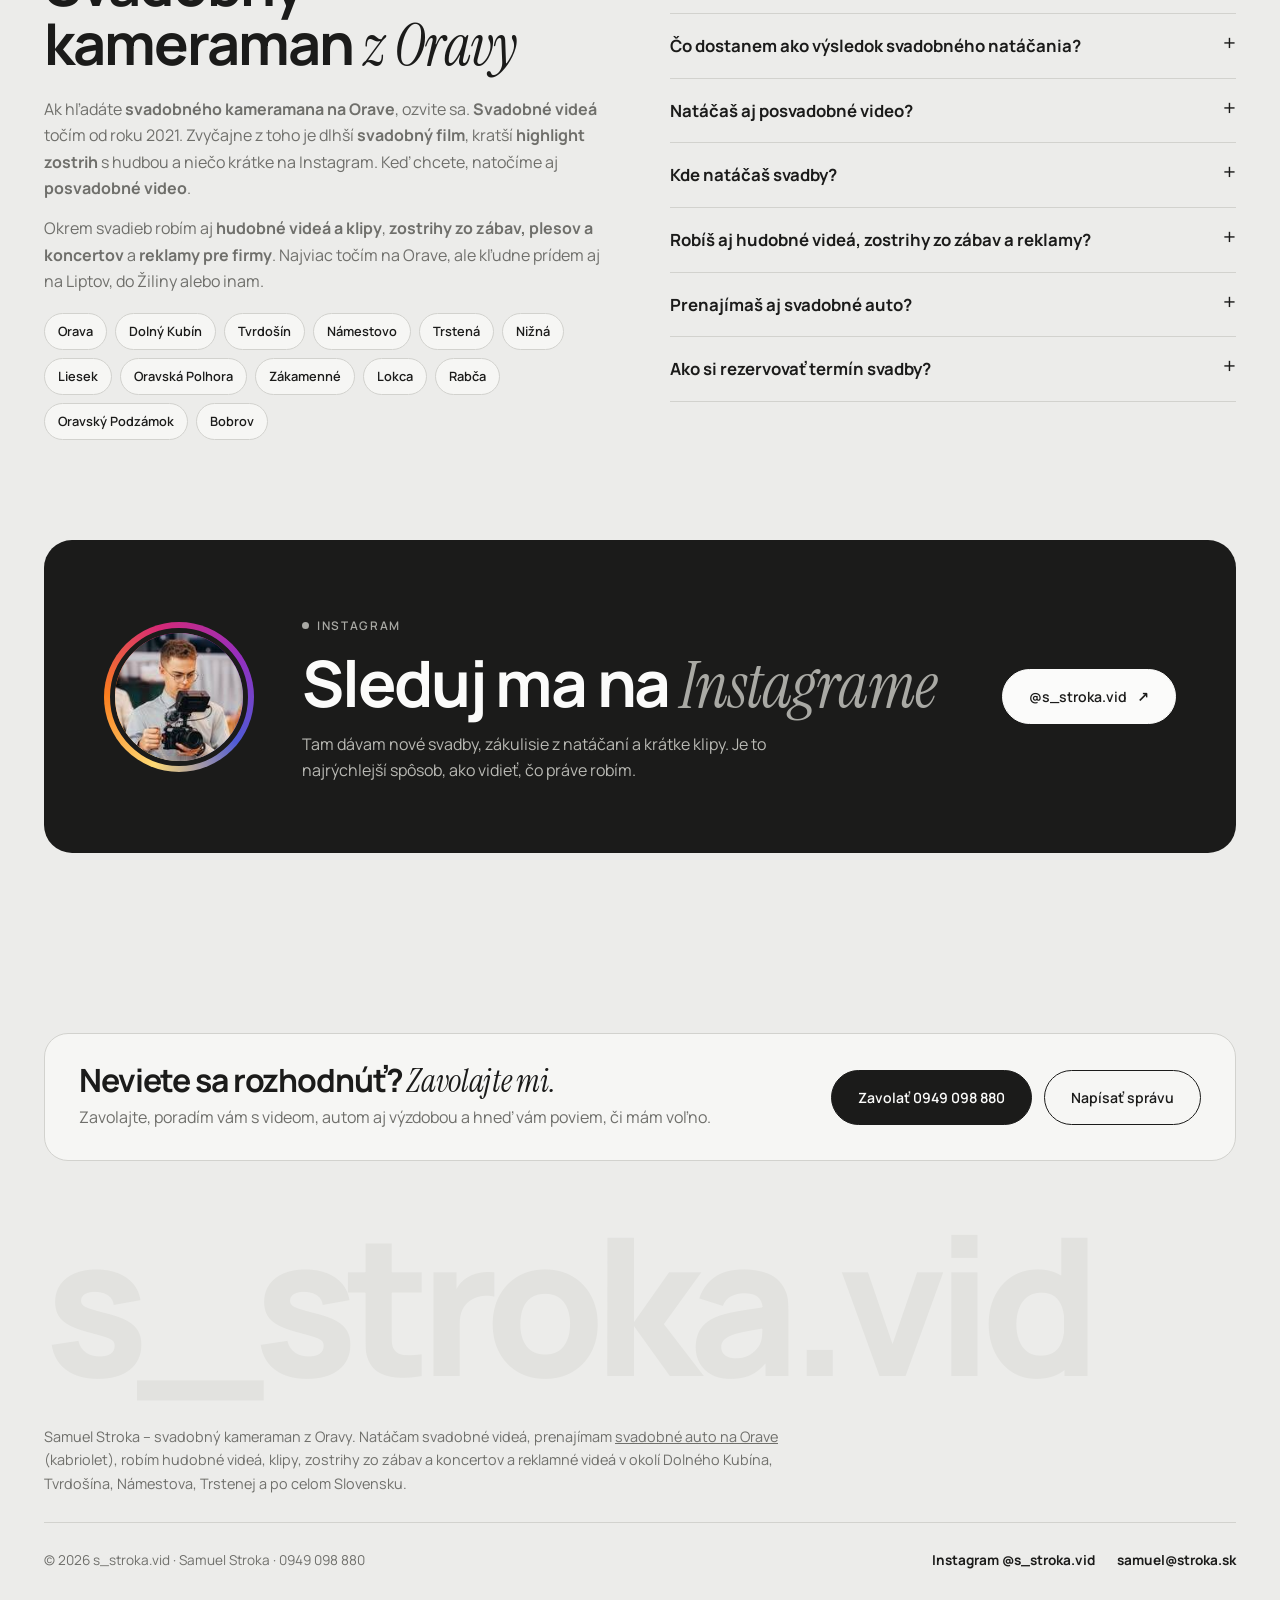
==== commit 08799eda: "Prirodzenejsie texty na celom webe" ====
--- a/index.html
+++ b/index.html
@@ -19,7 +19,7 @@
 <meta property="og:url" content="https://strokavid.sk/">
 <meta property="og:image" content="https://i.ytimg.com/vi/8y20lmfLhx4/maxresdefault.jpg">
 <meta name="twitter:card" content="summary_large_image">
-<script type="application/ld+json">{"@context": "https://schema.org", "@graph": [{"@type": "ProfessionalService", "@id": "https://strokavid.sk/#samuel", "name": "s_stroka.vid – Samuel Stroka, svadobný kameraman", "alternateName": ["s_stroka.vid", "Samuel Stroka", "Samuel Stroka kameraman", "strokavid"], "description": "Svadobný kameraman z Oravy. Svadobné videá, svadobné filmy, highlight zostrihy, posvadobné videá, hudobné videá, klipy, zostrihy zo zábav a koncertov a reklamné videá.", "url": "https://strokavid.sk/", "telephone": "+421949098880", "email": "samuel@stroka.sk", "image": "https://i.ytimg.com/vi/8y20lmfLhx4/maxresdefault.jpg", "founder": {"@type": "Person", "name": "Samuel Stroka", "jobTitle": "Kameraman", "sameAs": ["https://www.instagram.com/s_stroka.vid/"]}, "address": {"@type": "PostalAddress", "addressLocality": "Liesek", "addressRegion": "Žilinský kraj", "addressCountry": "SK"}, "areaServed": [{"@type": "Place", "name": "Orava"}, {"@type": "Place", "name": "Dolný Kubín"}, {"@type": "Place", "name": "Tvrdošín"}, {"@type": "Place", "name": "Námestovo"}, {"@type": "Place", "name": "Trstená"}, {"@type": "Place", "name": "Nižná"}, {"@type": "Place", "name": "Liesek"}, {"@type": "Place", "name": "Oravská Polhora"}, {"@type": "Place", "name": "Zákamenné"}, {"@type": "Place", "name": "Lokca"}, {"@type": "Place", "name": "Rabča"}, {"@type": "Place", "name": "Oravský Podzámok"}, {"@type": "Place", "name": "Bobrov"}, {"@type": "Place", "name": "Habovka"}, {"@type": "Place", "name": "Zuberec"}, {"@type": "Place", "name": "Ružomberok"}, {"@type": "Place", "name": "Žilina"}, {"@type": "Place", "name": "Liptovský Mikuláš"}, {"@type": "Place", "name": "Liptov"}, {"@type": "Place", "name": "Žilinský kraj"}, {"@type": "Place", "name": "Slovensko"}], "sameAs": ["https://www.instagram.com/s_stroka.vid/"], "foundingDate": "2021", "knowsAbout": ["svadobný kameraman", "svadobné video", "svadobný film", "svadobný highlight", "posvadobné video", "kameraman na svadbu", "natáčanie svadby", "hudobné video", "videoklip", "zostrih zo zábavy", "aftermovie", "video z koncertu", "reklamné video", "reels", "video pre firmy", "svadobné auto", "prenájom svadobného auta", "svadobný kabriolet"], "hasOfferCatalog": {"@type": "OfferCatalog", "name": "Služby s_stroka.vid", "itemListElement": [{"@type": "Offer", "itemOffered": {"@type": "Service", "name": "Svadobné video", "areaServed": "Orava"}}, {"@type": "Offer", "itemOffered": {"@type": "Service", "name": "Svadobný film", "areaServed": "Orava"}}, {"@type": "Offer", "itemOffered": {"@type": "Service", "name": "Svadobný highlight zostrih", "areaServed": "Orava"}}, {"@type": "Offer", "itemOffered": {"@type": "Service", "name": "Posvadobné video", "areaServed": "Orava"}}, {"@type": "Offer", "itemOffered": {"@type": "Service", "name": "Hudobné video a videoklip", "areaServed": "Orava"}}, {"@type": "Offer", "itemOffered": {"@type": "Service", "name": "Zostrih zo zábavy a koncertu", "areaServed": "Orava"}}, {"@type": "Offer", "itemOffered": {"@type": "Service", "name": "Reklamné video pre firmy", "areaServed": "Orava"}}, {"@type": "Offer", "itemOffered": {"@type": "Service", "name": "Krátke video a reels", "areaServed": "Orava"}}, {"@type": "Offer", "itemOffered": {"@type": "Service", "name": "Prenájom svadobného auta – Peugeot 306 Cabriolet", "areaServed": "Orava"}, "priceSpecification": {"@type": "PriceSpecification", "minPrice": 150, "price": 150, "priceCurrency": "EUR"}}]}}, {"@type": "WebSite", "@id": "https://strokavid.sk/#web", "url": "https://strokavid.sk/", "name": "s_stroka.vid", "inLanguage": "sk"}, {"@type": "VideoObject", "name": "Svadobný zostrih – s_stroka.vid", "description": "Svadobné video od svadobného kameramana z Oravy Samuela Stroku.", "thumbnailUrl": "https://i.ytimg.com/vi/8y20lmfLhx4/maxresdefault.jpg", "uploadDate": "2026-01-01", "embedUrl": "https://www.youtube.com/embed/8y20lmfLhx4", "contentUrl": "https://www.youtube.com/watch?v=8y20lmfLhx4"}, {"@type": "FAQPage", "mainEntity": [{"@type": "Question", "name": "Koľko stojí svadobný kameraman na Orave?", "acceptedAnswer": {"@type": "Answer", "text": "Cena svadobného videa závisí od rozsahu natáčania (obrad, časť dňa alebo celý deň), dĺžky výsledného filmu a lokality. Vyplňte formulár s dátumom a miestom svadby a do 48 hodín vám pošlem cenovú ponuku na mieru."}}, {"@type": "Question", "name": "Čo dostanem ako výsledok svadobného natáčania?", "acceptedAnswer": {"@type": "Answer", "text": "Podľa dohody svadobný film, krátky highlight zostrih s hudbou a krátke video na Instagram, TikTok alebo Facebook. Hotové video dostanete online, pripravené na zdieľanie."}}, {"@type": "Question", "name": "Natáčaš aj posvadobné video?", "acceptedAnswer": {"@type": "Answer", "text": "Áno. Posvadobné video sa dá natočiť počas svadobného dňa alebo samostatne v iný deň na peknom mieste na Orave. Za posvadobným natáčaním chodím aj do zahraničia – miesto a termín sú individuálne podľa dohody."}}, {"@type": "Question", "name": "Kde natáčaš svadby?", "acceptedAnswer": {"@type": "Answer", "text": "Som z Oravy, najčastejšie natáčam v okolí Dolného Kubína, Tvrdošína, Námestova, Trstenej, Nižnej a celej Oravy. Za svadbami cestujem aj na Liptov, do Žiliny a po celom Slovensku."}}, {"@type": "Question", "name": "Robíš aj hudobné videá, zostrihy zo zábav a reklamy?", "acceptedAnswer": {"@type": "Answer", "text": "Áno. Okrem svadieb natáčam hudobné videá a klipy pre kapely a interpretov, zostrihy a aftermovie zo zábav, plesov a koncertov, reklamné videá pre firmy a krátke videá a reels na sociálne siete."}}, {"@type": "Question", "name": "Prenajímaš aj svadobné auto?", "acceptedAnswer": {"@type": "Answer", "text": "Áno. Prenajímam červený kabriolet Peugeot 306 Cabriolet ako svadobné auto na Orave – od 150 €, podrobnosti telefonicky na 0949 098 880. So svadobným videom za zvýhodnenú cenu."}}, {"@type": "Question", "name": "Ako si rezervovať termín svadby?", "acceptedAnswer": {"@type": "Answer", "text": "Napíšte mi cez formulár na tejto stránke, zavolajte na 0949 098 880 alebo napíšte na Instagram @s_stroka.vid. Termíny sa rýchlo míňajú, preto odporúčam ozvať sa čo najskôr."}}]}]}</script>
+<script type="application/ld+json">{"@context": "https://schema.org", "@graph": [{"@type": "ProfessionalService", "@id": "https://strokavid.sk/#samuel", "name": "s_stroka.vid – Samuel Stroka, svadobný kameraman", "alternateName": ["s_stroka.vid", "Samuel Stroka", "Samuel Stroka kameraman", "strokavid"], "description": "Svadobný kameraman z Oravy. Svadobné videá, svadobné filmy, highlight zostrihy, posvadobné videá, hudobné videá, klipy, zostrihy zo zábav a koncertov a reklamné videá.", "url": "https://strokavid.sk/", "telephone": "+421949098880", "email": "samuel@stroka.sk", "image": "https://i.ytimg.com/vi/8y20lmfLhx4/maxresdefault.jpg", "founder": {"@type": "Person", "name": "Samuel Stroka", "jobTitle": "Kameraman", "sameAs": ["https://www.instagram.com/s_stroka.vid/"]}, "address": {"@type": "PostalAddress", "addressLocality": "Liesek", "addressRegion": "Žilinský kraj", "addressCountry": "SK"}, "areaServed": [{"@type": "Place", "name": "Orava"}, {"@type": "Place", "name": "Dolný Kubín"}, {"@type": "Place", "name": "Tvrdošín"}, {"@type": "Place", "name": "Námestovo"}, {"@type": "Place", "name": "Trstená"}, {"@type": "Place", "name": "Nižná"}, {"@type": "Place", "name": "Liesek"}, {"@type": "Place", "name": "Oravská Polhora"}, {"@type": "Place", "name": "Zákamenné"}, {"@type": "Place", "name": "Lokca"}, {"@type": "Place", "name": "Rabča"}, {"@type": "Place", "name": "Oravský Podzámok"}, {"@type": "Place", "name": "Bobrov"}, {"@type": "Place", "name": "Habovka"}, {"@type": "Place", "name": "Zuberec"}, {"@type": "Place", "name": "Ružomberok"}, {"@type": "Place", "name": "Žilina"}, {"@type": "Place", "name": "Liptovský Mikuláš"}, {"@type": "Place", "name": "Liptov"}, {"@type": "Place", "name": "Žilinský kraj"}, {"@type": "Place", "name": "Slovensko"}], "sameAs": ["https://www.instagram.com/s_stroka.vid/"], "foundingDate": "2021", "knowsAbout": ["svadobný kameraman", "svadobné video", "svadobný film", "svadobný highlight", "posvadobné video", "kameraman na svadbu", "natáčanie svadby", "hudobné video", "videoklip", "zostrih zo zábavy", "aftermovie", "video z koncertu", "reklamné video", "reels", "video pre firmy", "svadobné auto", "prenájom svadobného auta", "svadobný kabriolet"], "hasOfferCatalog": {"@type": "OfferCatalog", "name": "Služby s_stroka.vid", "itemListElement": [{"@type": "Offer", "itemOffered": {"@type": "Service", "name": "Svadobné video", "areaServed": "Orava"}}, {"@type": "Offer", "itemOffered": {"@type": "Service", "name": "Svadobný film", "areaServed": "Orava"}}, {"@type": "Offer", "itemOffered": {"@type": "Service", "name": "Svadobný highlight zostrih", "areaServed": "Orava"}}, {"@type": "Offer", "itemOffered": {"@type": "Service", "name": "Posvadobné video", "areaServed": "Orava"}}, {"@type": "Offer", "itemOffered": {"@type": "Service", "name": "Hudobné video a videoklip", "areaServed": "Orava"}}, {"@type": "Offer", "itemOffered": {"@type": "Service", "name": "Zostrih zo zábavy a koncertu", "areaServed": "Orava"}}, {"@type": "Offer", "itemOffered": {"@type": "Service", "name": "Reklamné video pre firmy", "areaServed": "Orava"}}, {"@type": "Offer", "itemOffered": {"@type": "Service", "name": "Krátke video a reels", "areaServed": "Orava"}}, {"@type": "Offer", "itemOffered": {"@type": "Service", "name": "Prenájom svadobného auta – Peugeot 306 Cabriolet", "areaServed": "Orava"}, "priceSpecification": {"@type": "PriceSpecification", "minPrice": 150, "price": 150, "priceCurrency": "EUR"}}]}}, {"@type": "WebSite", "@id": "https://strokavid.sk/#web", "url": "https://strokavid.sk/", "name": "s_stroka.vid", "inLanguage": "sk"}, {"@type": "VideoObject", "name": "Svadobný zostrih – s_stroka.vid", "description": "Svadobné video od svadobného kameramana z Oravy Samuela Stroku.", "thumbnailUrl": "https://i.ytimg.com/vi/8y20lmfLhx4/maxresdefault.jpg", "uploadDate": "2026-01-01", "embedUrl": "https://www.youtube.com/embed/8y20lmfLhx4", "contentUrl": "https://www.youtube.com/watch?v=8y20lmfLhx4"}, {"@type": "FAQPage", "mainEntity": [{"@type": "Question", "name": "Koľko stojí svadobný kameraman na Orave?", "acceptedAnswer": {"@type": "Answer", "text": "Záleží hlavne na tom, či chcete len obrad, pol dňa alebo celý deň, a kde svadba je. Napíšte mi dátum a miesto cez formulár a do 48 hodín vám pošlem cenu."}}, {"@type": "Question", "name": "Čo dostanem ako výsledok svadobného natáčania?", "acceptedAnswer": {"@type": "Answer", "text": "Zvyčajne svadobný film, kratší zostrih s hudbou a krátke video na Instagram alebo TikTok – ale dá sa to prispôsobiť. Všetko vám pošlem online, takže si to hneď môžete stiahnuť a zdieľať."}}, {"@type": "Question", "name": "Natáčaš aj posvadobné video?", "acceptedAnswer": {"@type": "Answer", "text": "Áno. Dá sa natočiť priamo cez svadbu alebo inokedy, keď už máte pokoj, niekde pekne na Orave. Chodím aj do zahraničia, to už je individuálne – dohodneme sa."}}, {"@type": "Question", "name": "Kde natáčaš svadby?", "acceptedAnswer": {"@type": "Answer", "text": "Som z Oravy, takže najčastejšie Dolný Kubín, Tvrdošín, Námestovo, Trstená, Nižná a okolie. Ale chodím aj na Liptov, do Žiliny a ďalej, nie je to problém."}}, {"@type": "Question", "name": "Robíš aj hudobné videá, zostrihy zo zábav a reklamy?", "acceptedAnswer": {"@type": "Answer", "text": "Áno. Točím klipy pre kapely a spevákov, zostrihy zo zábav, plesov a koncertov, reklamy pre firmy aj krátke videá na sociálne siete."}}, {"@type": "Question", "name": "Prenajímaš aj svadobné auto?", "acceptedAnswer": {"@type": "Answer", "text": "Áno, požičiavam červený kabriolet Peugeot 306 Cabriolet ako svadobné auto na Orave. Cena je od 150 €, podrobnosti radšej cez telefón na 0949 098 880. Keď si vezmete aj video, auto vyjde lacnejšie."}}, {"@type": "Question", "name": "Ako si rezervovať termín svadby?", "acceptedAnswer": {"@type": "Answer", "text": "Cez formulár tu na stránke, zavolajte na 0949 098 880 alebo mi napíšte na Instagram @s_stroka.vid. V sezóne mám termíny rýchlo plné, takže radšej skôr ako neskôr."}}]}]}</script>
 <link rel="icon" href="[data-uri]">
 <link rel="preconnect" href="https://fonts.googleapis.com">
 <link rel="preconnect" href="https://fonts.gstatic.com" crossorigin>
@@ -370,7 +370,7 @@
       <div class="tag">Svadobný kameraman · Orava · s_stroka.vid</div>
       <h1>Príbehy,<br>ktoré <span class="it">ostanú.</span></h1>
       <div class="hero-row">
-        <p>Som Samuel Stroka, kameraman z Oravy. Točím svadobné filmy plné skutočných emócií, bez strojenosti a s citom pre detail.</p>
+        <p>Volám sa Samuel Stroka, som kameraman z Oravy a točím hlavne svadby. Nechcem z vás robiť modelky, chcem natočiť váš deň tak, ako naozaj bol.</p>
         <div class="hero-btns">
           <button class="btn ghost" id="toUkazky">Pozrieť ukážky ↓</button>
           <a href="#kontakt" data-typ="Svadba" class="btn">Cenová ponuka na svadbu <span class="ar">→</span></a>
@@ -406,8 +406,8 @@
           <div class="bdg2">Novinka · Balíček video + auto</div>
           <div class="tag" style="color:#a9a9a4">Svadobné auto na prenájom</div>
           <h2>Príďte na svadbu <span class="it">v kabriolete</span></h2>
-          <p>Červený Peugeot 306 Cabriolet so stiahnutou strechou – štýlový príjazd na obrad a nádherné zábery do vášho filmu.</p>
-          <p>Pri objednaní spolu so svadobným videom za <strong style="color:#fff">zvýhodnenú cenu</strong>.</p>
+          <p>Mám červený Peugeot 306 Cabriolet, ktorý požičiavam na svadby. So stiahnutou strechou je to super príjazd na obrad a vo videu vyzerá fakt dobre.</p>
+          <p>Ak si u mňa objednáte aj video, auto dostanete <strong style="color:#fff">lacnejšie</strong>.</p>
           <div class="price">Prenájom od 150 €</div>
           <div class="hero-btns">
             <a href="#auto" class="btn light">Pozrieť svadobné auto <span class="ar">→</span></a>
@@ -424,9 +424,9 @@
         <div class="txt">
           <div class="bdg2">Spolupráca · Video + výzdoba</div>
           <div class="tag">Svadby z Ateliéru</div>
-          <h2>Video aj výzdoba <span class="it">z jedných rúk</span></h2>
-          <p>Spolupracujem s <a href="https://www.instagram.com/atelierkvety/" target="_blank" rel="noopener"><strong>#atelierkvety</strong></a> v Trstenej a ich <strong>Svadby z Ateliéru</strong> – svadobné výzdoby sál, svadobné kytice a prenájom výzdoby.</p>
-          <p>Keď si objednáte <strong>svadobné video u mňa</strong> a <strong>výzdobu od Svadby z Ateliéru</strong>, dostanete <strong>zvýhodnenú cenu</strong>. Výzdoba bude zároveň krásne zachytená vo vašom svadobnom filme. Podrobnosti dohodneme telefonicky.</p>
+          <h2>Video aj výzdoba <span class="it">naraz</span></h2>
+          <p>Spolupracujem s <a href="https://www.instagram.com/atelierkvety/" target="_blank" rel="noopener"><strong>#atelierkvety</strong></a> v Trstenej. Robia svadobné výzdoby sál, kytice a dajú sa u nich prenajať aj dekorácie.</p>
+          <p>Keď si vezmete <strong>video u mňa</strong> a <strong>výzdobu od nich</strong>, dostanete <strong>lepšiu cenu</strong>. Koľko presne, sa dohodneme cez telefón.</p>
           <div class="hero-btns" style="margin-top:20px">
             <a href="#kontakt" data-typ="Svadba" data-vyzdoba="1" class="btn">Chcem video + výzdobu <span class="ar">→</span></a>
             <a href="#vyzdoba" class="btn ghost">Svadobná výzdoba</a>
@@ -451,8 +451,8 @@
         <div class="avatar"><img src="[data-uri]" alt="Samuel Stroka – s_stroka.vid"><div class="rec"><i></i>REC</div></div>
         <div>
           <div class="tag">Ahoj, som Samuel</div>
-          <h2>Zachytávam momenty, ktoré by ste <span class="it">inak nevideli</span></h2>
-          <p>Váš svadobný deň ubehne rýchlejšie, než si myslíte. Ako <span class="handle">s_stroka.vid</span> som pri tom nenápadne, všímam si pohľady, smiech aj slzy a skladám z nich film, ku ktorému sa budete roky vracať.</p>
+          <h2>Točím to, čo si v ten deň <span class="it">ani nevšimnete</span></h2>
+          <p>Svadobný deň prejde strašne rýchlo a polovicu z neho si potom ani nepamätáte. Ja som pri tom celý čas s kamerou, snažím sa byť v úzadí a chytiť všetko – pohľady, smiech, aj keď niekto potajomky plače. Z toho potom spravím film.</p>
           <div class="hero-btns" style="margin-top:22px">
             <a href="#kontakt" data-typ="Svadba" class="btn">Cenová ponuka na svadbu <span class="ar">→</span></a>
             <a href="#o-mne" class="btn ghost">Viac o mne</a>
@@ -466,14 +466,14 @@
     <div class="wrap seo-text">
       <div class="reveal">
         <div class="tag">Svadobný kameraman Orava</div>
-        <h2>Svadobné video, ktoré <span class="it">budete pozerať roky</span></h2>
-        <p>Hľadáte <strong>svadobného kameramana na Orave</strong>? Som Samuel Stroka a pod menom s_stroka.vid natáčam <strong>svadobné videá</strong> od roku 2021. Z vášho dňa pripravím <strong>svadobný film</strong>, krátky <strong>highlight zostrih</strong> s hudbou a video na Instagram. Na želanie natočím aj <strong>posvadobné video</strong>.</p>
-        <p>Okrem svadieb robím <strong>hudobné videá a klipy</strong>, <strong>zostrihy zo zábav, plesov a koncertov</strong> a <strong>reklamné videá pre firmy</strong>. Natáčam na Orave, Liptove, v Žiline a po celom Slovensku.</p>
+        <h2>Svadobný kameraman <span class="it">z Oravy</span></h2>
+        <p>Ak hľadáte <strong>svadobného kameramana na Orave</strong>, ozvite sa. <strong>Svadobné videá</strong> točím od roku 2021. Zvyčajne z toho je dlhší <strong>svadobný film</strong>, kratší <strong>highlight zostrih</strong> s hudbou a niečo krátke na Instagram. Keď chcete, natočíme aj <strong>posvadobné video</strong>.</p>
+        <p>Okrem svadieb robím aj <strong>hudobné videá a klipy</strong>, <strong>zostrihy zo zábav, plesov a koncertov</strong> a <strong>reklamy pre firmy</strong>. Najviac točím na Orave, ale kľudne prídem aj na Liptov, do Žiliny alebo inam.</p>
         <div class="towns"><span>Orava</span><span>Dolný Kubín</span><span>Tvrdošín</span><span>Námestovo</span><span>Trstená</span><span>Nižná</span><span>Liesek</span><span>Oravská Polhora</span><span>Zákamenné</span><span>Lokca</span><span>Rabča</span><span>Oravský Podzámok</span><span>Bobrov</span></div>
       </div>
       <div class="faq reveal">
         <div class="tag" style="margin-bottom:10px">Časté otázky</div>
-        <details><summary>Koľko stojí svadobný kameraman na Orave?</summary><p>Cena svadobného videa závisí od rozsahu natáčania (obrad, časť dňa alebo celý deň), dĺžky výsledného filmu a lokality. Vyplňte formulár s dátumom a miestom svadby a do 48 hodín vám pošlem cenovú ponuku na mieru.</p></details><details><summary>Čo dostanem ako výsledok svadobného natáčania?</summary><p>Podľa dohody svadobný film, krátky highlight zostrih s hudbou a krátke video na Instagram, TikTok alebo Facebook. Hotové video dostanete online, pripravené na zdieľanie.</p></details><details><summary>Natáčaš aj posvadobné video?</summary><p>Áno. Posvadobné video sa dá natočiť počas svadobného dňa alebo samostatne v iný deň na peknom mieste na Orave. Za posvadobným natáčaním chodím aj do zahraničia – miesto a termín sú individuálne podľa dohody.</p></details><details><summary>Kde natáčaš svadby?</summary><p>Som z Oravy, najčastejšie natáčam v okolí Dolného Kubína, Tvrdošína, Námestova, Trstenej, Nižnej a celej Oravy. Za svadbami cestujem aj na Liptov, do Žiliny a po celom Slovensku.</p></details><details><summary>Robíš aj hudobné videá, zostrihy zo zábav a reklamy?</summary><p>Áno. Okrem svadieb natáčam hudobné videá a klipy pre kapely a interpretov, zostrihy a aftermovie zo zábav, plesov a koncertov, reklamné videá pre firmy a krátke videá a reels na sociálne siete.</p></details><details><summary>Prenajímaš aj svadobné auto?</summary><p>Áno. Prenajímam červený kabriolet Peugeot 306 Cabriolet ako svadobné auto na Orave – od 150 €, podrobnosti telefonicky na 0949 098 880. So svadobným videom za zvýhodnenú cenu.</p></details><details><summary>Ako si rezervovať termín svadby?</summary><p>Napíšte mi cez formulár na tejto stránke, zavolajte na 0949 098 880 alebo napíšte na Instagram @s_stroka.vid. Termíny sa rýchlo míňajú, preto odporúčam ozvať sa čo najskôr.</p></details>
+        <details><summary>Koľko stojí svadobný kameraman na Orave?</summary><p>Záleží hlavne na tom, či chcete len obrad, pol dňa alebo celý deň, a kde svadba je. Napíšte mi dátum a miesto cez formulár a do 48 hodín vám pošlem cenu.</p></details><details><summary>Čo dostanem ako výsledok svadobného natáčania?</summary><p>Zvyčajne svadobný film, kratší zostrih s hudbou a krátke video na Instagram alebo TikTok – ale dá sa to prispôsobiť. Všetko vám pošlem online, takže si to hneď môžete stiahnuť a zdieľať.</p></details><details><summary>Natáčaš aj posvadobné video?</summary><p>Áno. Dá sa natočiť priamo cez svadbu alebo inokedy, keď už máte pokoj, niekde pekne na Orave. Chodím aj do zahraničia, to už je individuálne – dohodneme sa.</p></details><details><summary>Kde natáčaš svadby?</summary><p>Som z Oravy, takže najčastejšie Dolný Kubín, Tvrdošín, Námestovo, Trstená, Nižná a okolie. Ale chodím aj na Liptov, do Žiliny a ďalej, nie je to problém.</p></details><details><summary>Robíš aj hudobné videá, zostrihy zo zábav a reklamy?</summary><p>Áno. Točím klipy pre kapely a spevákov, zostrihy zo zábav, plesov a koncertov, reklamy pre firmy aj krátke videá na sociálne siete.</p></details><details><summary>Prenajímaš aj svadobné auto?</summary><p>Áno, požičiavam červený kabriolet Peugeot 306 Cabriolet ako svadobné auto na Orave. Cena je od 150 €, podrobnosti radšej cez telefón na 0949 098 880. Keď si vezmete aj video, auto vyjde lacnejšie.</p></details><details><summary>Ako si rezervovať termín svadby?</summary><p>Cez formulár tu na stránke, zavolajte na 0949 098 880 alebo mi napíšte na Instagram @s_stroka.vid. V sezóne mám termíny rýchlo plné, takže radšej skôr ako neskôr.</p></details>
       </div>
     </div>
   </section>
@@ -485,7 +485,7 @@
         <div>
           <div class="tag" style="color:#a9a9a4">Instagram</div>
           <h2 style="margin-top:14px">Sleduj ma na <span class="it">Instagrame</span></h2>
-          <p>Nové svadby, zákulisie z natáčaní a krátke klipy nájdeš ako prvé na mojom profile @s_stroka.vid.</p>
+          <p>Tam dávam nové svadby, zákulisie z natáčaní a krátke klipy. Je to najrýchlejší spôsob, ako vidieť, čo práve robím.</p>
         </div>
         <a href="https://www.instagram.com/s_stroka.vid/" target="_blank" rel="noopener" class="btn light">@s_stroka.vid <span class="ar">↗</span></a>
       </div>
@@ -499,7 +499,7 @@
     <div class="wrap">
       <div class="tag">Ďalšia tvorba s_stroka.vid</div>
       <h1>Klipy, zábavy <span class="it">& reklamy</span></h1>
-      <p>Hudobné videá, zostrihy zo zábav a koncertov, reklamy a ďalšie projekty mimo svadieb.</p>
+      <p>Všetko, čo nie je svadba – klipy, zábavy, koncerty a reklamy.</p>
       <div class="page-nav">
         <a href="#svadby" class="chip">← Svadby</a>
         <a href="#kontakt" data-typ="Hudobné video" class="chip">Cenová ponuka na klip</a>
@@ -521,7 +521,7 @@
     <div class="wrap">
       <div class="tag">Prenájom · s_stroka.vid</div>
       <h1>Svadobné auto <span class="it">na prenájom</span></h1>
-      <p>Červený kabriolet Peugeot 306 Cabriolet pre váš svadobný deň. Štýlový príjazd na obrad, krásne fotky a video so stiahnutou strechou.</p>
+      <p>Požičiavam červený kabriolet Peugeot 306 Cabriolet na svadby. So stiahnutou strechou je to pekný príjazd na obrad a skvelo vyzerá na fotkách aj vo videu.</p>
     </div>
   </div>
   <section style="padding-top:0">
@@ -531,18 +531,18 @@
         <div class="car-info reveal">
           <div class="tag">Peugeot 306 Cabriolet</div>
           <h2>Červený kabriolet <span class="it">s otvorenou strechou</span></h2>
-          <p>Peugeot 306 Cabriolet je klasický kabriolet z 90. rokov, ktorého karosériu navrhlo a vyrábalo talianske štúdio Pininfarina. Sýta červená farba, štyri miesta na sedenie a strecha, ktorú v peknom počasí jednoducho stiahnete.</p>
+          <p>Je to Peugeot 306 Cabriolet z 90. rokov – karosériu mu navrhlo talianske štúdio Pininfarina. Je červený, má štyri miesta a keď je pekne, strecha ide dole.</p>
           <ul class="car-list">
             <li>Kabriolet so sťahovacou strechou</li>
             <li>4 miesta na sedenie</li>
             <li>Dizajn Pininfarina, výrazná červená farba</li>
-            <li>Ideálny na príjazd k obradu aj na svadobné a posvadobné fotenie</li>
-            <li>Na Orave aj v okolí, ďalšie podrobnosti podľa dohody</li>
+            <li>Na príjazd k obradu aj na fotenie</li>
+            <li>Orava a okolie, inak podľa dohody</li>
           </ul>
           <div class="price-box">
             <small>Prenájom</small>
             <b>od 150 €</b>
-            <p>Cenu, termín a podrobnosti (trasa, výzdoba, čas) je potrebné dohodnúť telefonicky.</p>
+            <p>Cenu, termín, trasu aj výzdobu auta si dohodneme cez telefón.</p>
             <div class="hero-btns">
               <a href="tel:+421949098880" class="btn light">Zavolať 0949 098 880</a>
               <a href="#kontakt" data-typ="Svadba" data-auto="1" class="btn glass">Napísať správu</a>
@@ -554,7 +554,7 @@
         <div class="bdg">Balíček</div>
         <div>
           <h3>Svadobné video + kabriolet</h3>
-          <p>Keď u mňa objednáte natáčanie svadby, kabriolet k tomu dostanete <strong>za zvýhodnenú cenu</strong>. Auto bude zároveň súčasťou vášho svadobného filmu – príjazd, jazda aj posvadobné zábery v kabriolete. Presnú cenu balíčka dohodneme telefonicky.</p>
+          <p>Keď si u mňa objednáte video, auto dostanete <strong>lacnejšie</strong>. A navyše ho budete mať vo filme – príjazd, jazdu aj zábery v kabriolete. Koľko presne to vyjde, sa dohodneme cez telefón.</p>
         </div>
         <a href="#kontakt" data-typ="Svadba" data-auto="balik" class="btn">Chcem balíček <span class="ar">→</span></a>
       </div>
@@ -564,7 +564,7 @@
         <a class="reveal" href="auto-4.jpg" target="_blank" rel="noopener"><img src="auto-4.jpg" alt="Interiér kabrioletu Peugeot 306 so stiahnutou strechou" loading="lazy"></a>
       </div>
       <div style="text-align:center;margin-top:60px" class="reveal">
-        <p style="color:var(--muted);margin-bottom:18px">Svadobné auto si môžete objednať samostatne alebo spolu so svadobným videom.</p>
+        <p style="color:var(--muted);margin-bottom:18px">Auto si môžete požičať aj samostatne, bez videa.</p>
         <a href="tel:+421949098880" class="btn">Zavolať a overiť termín <span class="ar">→</span></a>
         <a href="/svadobne-auto" class="btn ghost">Svadobné auto Orava – viac informácií</a>
       </div>
@@ -578,7 +578,7 @@
     <div class="wrap">
       <div class="tag">Spolupráca · Svadby z Ateliéru</div>
       <h1>Svadobná <span class="it">výzdoba</span></h1>
-      <p>Spolupracujem s <a href="https://www.instagram.com/atelierkvety/" target="_blank" rel="noopener" class="handle">#atelierkvety</a> v Trstenej. Svadobné video a výzdobu si u nás môžete objednať spolu – za zvýhodnenú cenu.</p>
+      <p>Spolupracujem s <a href="https://www.instagram.com/atelierkvety/" target="_blank" rel="noopener" class="handle">#atelierkvety</a> v Trstenej. Keď si vezmete video aj výzdobu, vyjde vás to lacnejšie.</p>
     </div>
   </div>
   <section style="padding-top:0">
@@ -587,10 +587,10 @@
         <div class="txt">
           <div class="bdg2">Balíček · Video + výzdoba</div>
           <div class="tag">Svadby z Ateliéru</div>
-          <h2>Video aj výzdoba <span class="it">z jedných rúk</span></h2>
-          <p><strong>Svadby z Ateliéru</strong> z Ateliéru Kvety v Trstenej pripravia svadobnú výzdobu sály, svadobné kytice a ponúkajú aj prenájom výzdoby.</p>
-          <p>Keď si objednáte <strong>svadobné video u mňa</strong> a <strong>výzdobu od Svadby z Ateliéru</strong>, dostanete <strong>zvýhodnenú cenu</strong>. Výzdobu zároveň krásne zachytím vo vašom svadobnom filme – detaily stolov, kytice aj celú sálu.</p>
-          <p>Presnú cenu a podrobnosti dohodneme telefonicky.</p>
+          <h2>Video aj výzdoba <span class="it">naraz</span></h2>
+          <p><strong>Svadby z Ateliéru</strong> patria pod Ateliér Kvety v Trstenej. Robia výzdobu sály, svadobné kytice a dajú sa u nich prenajať aj dekorácie.</p>
+          <p>Keď si vezmete <strong>video u mňa</strong> a <strong>výzdobu od nich</strong>, dostanete <strong>lepšiu cenu</strong>. A výzdobu potom budete mať aj vo videu – stoly, kytice aj celú sálu.</p>
+          <p>Koľko presne to vyjde, si povieme cez telefón.</p>
           <div class="hero-btns" style="margin-top:20px">
             <a href="#kontakt" data-typ="Svadba" data-vyzdoba="1" class="btn">Chcem video + výzdobu <span class="ar">→</span></a>
             <a href="tel:+421949098880" class="btn ghost">Zavolať 0949 098 880</a>
@@ -624,10 +624,10 @@
         <div class="cap">Ukážky svadobných výzdob z Instagramu @svadbyzatelieru</div>
       </div>
       <div class="steps reveal" style="margin-top:70px">
-        <div class="step"><h4>Zavolajte mi</h4><p>Povedzte mi termín, miesto a čo by ste chceli – video, výzdobu, prípadne aj svadobné auto.</p></div>
-        <div class="step"><h4>Výzdoba na mieru</h4><p>So Svadby z Ateliéru dohodnete farby, kvety a výzdobu sály podľa vašich predstáv.</p></div>
-        <div class="step"><h4>Svadobný deň</h4><p>Výzdoba je pripravená a ja zachytím celý deň aj všetky detaily.</p></div>
-        <div class="step"><h4>Lepšia cena</h4><p>Za video a výzdobu spolu zaplatíte menej, ako keby ste ich objednali zvlášť.</p></div>
+        <div class="step"><h4>Zavolajte mi</h4><p>Poviete mi termín, miesto a čo chcete – video, výzdobu, prípadne aj auto.</p></div>
+        <div class="step"><h4>Výzdoba na mieru</h4><p>S dievčatami zo Svadby z Ateliéru si vyberiete farby, kvety a ako má vyzerať sála.</p></div>
+        <div class="step"><h4>Svadobný deň</h4><p>Sála je vyzdobená a ja točím celý deň aj všetky detaily.</p></div>
+        <div class="step"><h4>Lepšia cena</h4><p>Video a výzdoba spolu vyjdú lacnejšie ako každé zvlášť.</p></div>
       </div>
     </div>
   </section>
@@ -639,17 +639,17 @@
     <div class="wrap">
       <div class="tag">Čo ponúka s_stroka.vid</div>
       <h1>Služby</h1>
-      <p>Od celodenného svadobného filmu po krátky klip na sociálne siete, svadobné auto aj výzdobu. Vyberte si a objednajte.</p>
+      <p>Svadby, klipy, reklamy – a k svadbe vám viem zohnať aj auto a výzdobu.</p>
     </div>
   </div>
   <section style="padding-top:0">
     <div class="wrap">
       <div class="cards">
-        <div class="svc reveal"><div class="n">01</div><h3>Svadby</h3><p>Svadobný film, highlight video a krátke klipy na Instagram. Celý deň od príprav až po prvý tanec.</p><a href="#svadby" class="more">Pozrieť svadby →</a></div>
-        <div class="svc reveal"><div class="n">02</div><h3>Hudobné videá & klipy</h3><p>Klipy pre kapely a interpretov, zostrihy zo zábav a koncertov, od natáčania až po strih a farby.</p><a href="#tvorba" class="more">Pozrieť klipy →</a></div>
-        <div class="svc reveal"><div class="n">03</div><h3>Reklamy & akcie</h3><p>Promo videá pre firmy, aftermovie z podujatí a krátke formáty na sociálne siete.</p><a href="#tvorba" class="more">Pozrieť reklamy →</a></div>
-        <div class="svc reveal"><div class="n">04</div><h3>Svadobné auto</h3><p>Prenájom červeného kabrioletu Peugeot 306 Cabriolet od 150 €. So svadobným videom za zvýhodnenú cenu.</p><a href="#auto" class="more">Pozrieť auto →</a></div>
-        <div class="svc reveal"><div class="n">05</div><h3>Svadobná výzdoba</h3><p>V spolupráci s #atelierkvety v Trstenej: výzdoba sály, kytice a prenájom výzdoby. Video + výzdoba za lepšiu cenu.</p><a href="#vyzdoba" class="more">Pozrieť výzdobu →</a></div>
+        <div class="svc reveal"><div class="n">01</div><h3>Svadby</h3><p>Svadobný film, kratší zostrih a krátke videá na Instagram. Od príprav až po prvý tanec.</p><a href="#svadby" class="more">Pozrieť svadby →</a></div>
+        <div class="svc reveal"><div class="n">02</div><h3>Hudobné videá & klipy</h3><p>Klipy pre kapely a spevákov, zostrihy zo zábav a koncertov. Natočím, zostrihám, dofarbím.</p><a href="#tvorba" class="more">Pozrieť klipy →</a></div>
+        <div class="svc reveal"><div class="n">03</div><h3>Reklamy & akcie</h3><p>Videá pre firmy, zostrihy z akcií a krátke videá na sociálne siete.</p><a href="#tvorba" class="more">Pozrieť reklamy →</a></div>
+        <div class="svc reveal"><div class="n">04</div><h3>Svadobné auto</h3><p>Červený kabriolet Peugeot 306 na svadbu, od 150 €. S videom lacnejšie.</p><a href="#auto" class="more">Pozrieť auto →</a></div>
+        <div class="svc reveal"><div class="n">05</div><h3>Svadobná výzdoba</h3><p>Spolu s #atelierkvety z Trstenej – výzdoba sály, kytice, prenájom dekorácií. S videom za lepšiu cenu.</p><a href="#vyzdoba" class="more">Pozrieť výzdobu →</a></div>
       </div>
     </div>
   </section>
@@ -657,10 +657,10 @@
     <div class="wrap">
       <div class="sec-title reveal"><div><div class="tag">Ako to prebieha</div><h2>Od správy <span class="it">po film</span></h2></div></div>
       <div class="steps reveal">
-        <div class="step"><h4>Napíšte mi</h4><p>Pošlite termín a miesto cez formulár, zavolajte alebo napíšte na Instagram @s_stroka.vid.</p></div>
-        <div class="step"><h4>Stretnutie</h4><p>Osobne alebo online prejdeme, ako si deň či projekt predstavujete.</p></div>
-        <div class="step"><h4>Natáčanie</h4><p>Ja točím, vy si užívate. Žiadne zbytočné pózovanie.</p></div>
-        <div class="step"><h4>Hotové video</h4><p>Hotový film dostanete online, pripravený na zdieľanie.</p></div>
+        <div class="step"><h4>Napíšte mi</h4><p>Napíšte mi termín a miesto – cez formulár, telefonicky alebo na Instagram.</p></div>
+        <div class="step"><h4>Stretnutie</h4><p>Stretneme sa alebo si zavoláme a prejdeme, ako si to predstavujete.</p></div>
+        <div class="step"><h4>Natáčanie</h4><p>Ja točím, vy si užívate deň. Nemusíte pózovať.</p></div>
+        <div class="step"><h4>Hotové video</h4><p>Hotové video vám pošlem online.</p></div>
       </div>
       <div style="text-align:center;margin-top:60px" class="reveal"><a href="#kontakt" class="btn">Chcem cenovú ponuku <span class="ar">→</span></a></div>
     </div>
@@ -673,7 +673,7 @@
     <div class="wrap">
       <div class="tag">Za kamerou s_stroka.vid</div>
       <h1>Samuel <span class="it">Stroka</span></h1>
-      <p>Kameraman z Oravy, ktorý verí, že najlepší film je ten, pri ktorom si znova spomeniete, aké to bolo.</p>
+      <p>Kameraman z Oravy. Točím hlavne svadby, ale aj klipy a reklamy.</p>
     </div>
   </div>
   <section style="padding-top:0">
@@ -682,9 +682,9 @@
         <div class="avatar"><img src="[data-uri]" alt="Samuel Stroka"><div class="rec"><i></i>REC</div></div>
         <div>
           <div class="tag" style="margin-bottom:18px">Môj príbeh</div>
-          <p>Natáčanie ma bavilo už od malička. Kamera bola vždy pri mne a postupne sa z koníčka stala práca. Prvú svadbu som natočil v roku 2021 a odvtedy sa svadbám venujem naplno.</p>
-          <p>Pri natáčaní sa snažím byť čo najmenej viditeľný. Nechávam veci plynúť a zachytávam ich tak, ako sa naozaj dejú. Pri počítači potom skladám príbeh s hudbou, rytmom a farbami, ktoré sedia práve k vám.</p>
-          <p>Domov mám na Orave, ale za svadbami a projektmi cestujem po celom Slovensku. Moju tvorbu nájdeš na Instagrame <a class="handle" href="https://www.instagram.com/s_stroka.vid/" target="_blank" rel="noopener">@s_stroka.vid</a>.</p>
+          <p>Natáčanie ma baví odmalička. Najprv som točil len tak pre seba, potom pre kamarátov a nakoniec z toho bola práca. Prvú svadbu som točil v roku 2021 a odvtedy ich robím každú sezónu.</p>
+          <p>Na svadbe sa snažím nezavadzať a nič nenaprávať – točím veci tak, ako sa dejú. Potom sedím pri počítači, vyberám hudbu, strihám a ladím farby, kým to nesedí.</p>
+          <p>Bývam na Orave, ale za prácou chodím kamkoľvek po Slovensku. Čo robím, uvidíte najlepšie na Instagrame <a class="handle" href="https://www.instagram.com/s_stroka.vid/" target="_blank" rel="noopener">@s_stroka.vid</a>.</p>
           <div class="stats" style="grid-template-columns:minmax(0,220px)">
             <div class="stat"><b data-count="5">0</b><span>rokov praxe · svadby od 2021</span></div>
           </div>
@@ -705,7 +705,7 @@
     <div class="wrap">
       <div class="tag">Cenová ponuka · s_stroka.vid</div>
       <h1>Cenová <span class="it">ponuka</span></h1>
-      <p>Napíšte mi, o čo máte záujem, a pošlem vám cenovú ponuku na mieru. Ozvem sa do 48 hodín.</p>
+      <p>Napíšte mi, čo by ste chceli, a pošlem vám cenu. Väčšinou odpíšem do 48 hodín.</p>
     </div>
   </div>
   <section style="padding-top:0">
@@ -721,7 +721,7 @@
         <div class="helpbox">
           <div class="tag" style="color:#a9a9a4">Potrebujete poradiť?</div>
           <h3>Neviete sa rozhodnúť? Zavolajte mi.</h3>
-          <p>Neviete, aké video zvoliť, či sa vám oplatí balíček s autom alebo výzdobou, alebo len chcete overiť voľný termín? Stačí krátky hovor – všetko vám rád vysvetlím a poradím, nič vás to nestojí.</p>
+          <p>Ak neviete, čo vlastne chcete, alebo len chcete vedieť, či mám voľný termín, kľudne mi zavolajte. Po telefóne sa to vyrieši najrýchlejšie.</p>
           <a href="tel:+421949098880" class="btn">Zavolať 0949 098 880 <span class="ar">→</span></a>
         </div>
       </div>
@@ -736,7 +736,7 @@
         <!-- SVADOBNÝ FORMULÁR – príde na samuel@stroka.sk -->
         <form id="wForm" class="order">
           <h3>Cenová ponuka na svadbu</h3>
-          <p class="lead">Vyplňte, čo už viete. Zvyšok doladíme spolu.</p>
+          <p class="lead">Vyplňte, čo viete. Zvyšok doriešime.</p>
           <input type="hidden" name="_subject" value="Nový dopyt na SVADBU – s_stroka.vid">
           <input type="hidden" name="Typ" value="Svadobné video">
           <input type="text" name="_honey" class="hp" tabindex="-1" autocomplete="off">
@@ -781,7 +781,7 @@
         <!-- OSTATNÉ – príde na samuel@stroka.sk -->
         <form id="oForm" class="order" hidden>
           <h3>Klip, reklama a iné</h3>
-          <p class="lead">Napíšte mi, čo máte v pláne, a pošlem vám cenovú ponuku.</p>
+          <p class="lead">Napíšte, čo plánujete, a pošlem vám cenu.</p>
           <input type="hidden" name="_subject" value="Nový dopyt (klip / reklama) – s_stroka.vid">
           <input type="text" name="_honey" class="hp" tabindex="-1" autocomplete="off">
           <div class="f"><label>Meno a priezvisko / firma *</label><input name="Meno" required></div>
@@ -809,7 +809,7 @@
     <div class="callband">
       <div>
         <h3>Neviete sa rozhodnúť? <span class="it">Zavolajte mi.</span></h3>
-        <p>Rád poradím s videom, svadobným autom aj výzdobou – a poviem vám, či mám voľný termín.</p>
+        <p>Zavolajte, poradím vám s videom, autom aj výzdobou a hneď vám poviem, či mám voľno.</p>
       </div>
       <div class="hero-btns">
         <a href="tel:+421949098880" class="btn">Zavolať 0949 098 880</a>
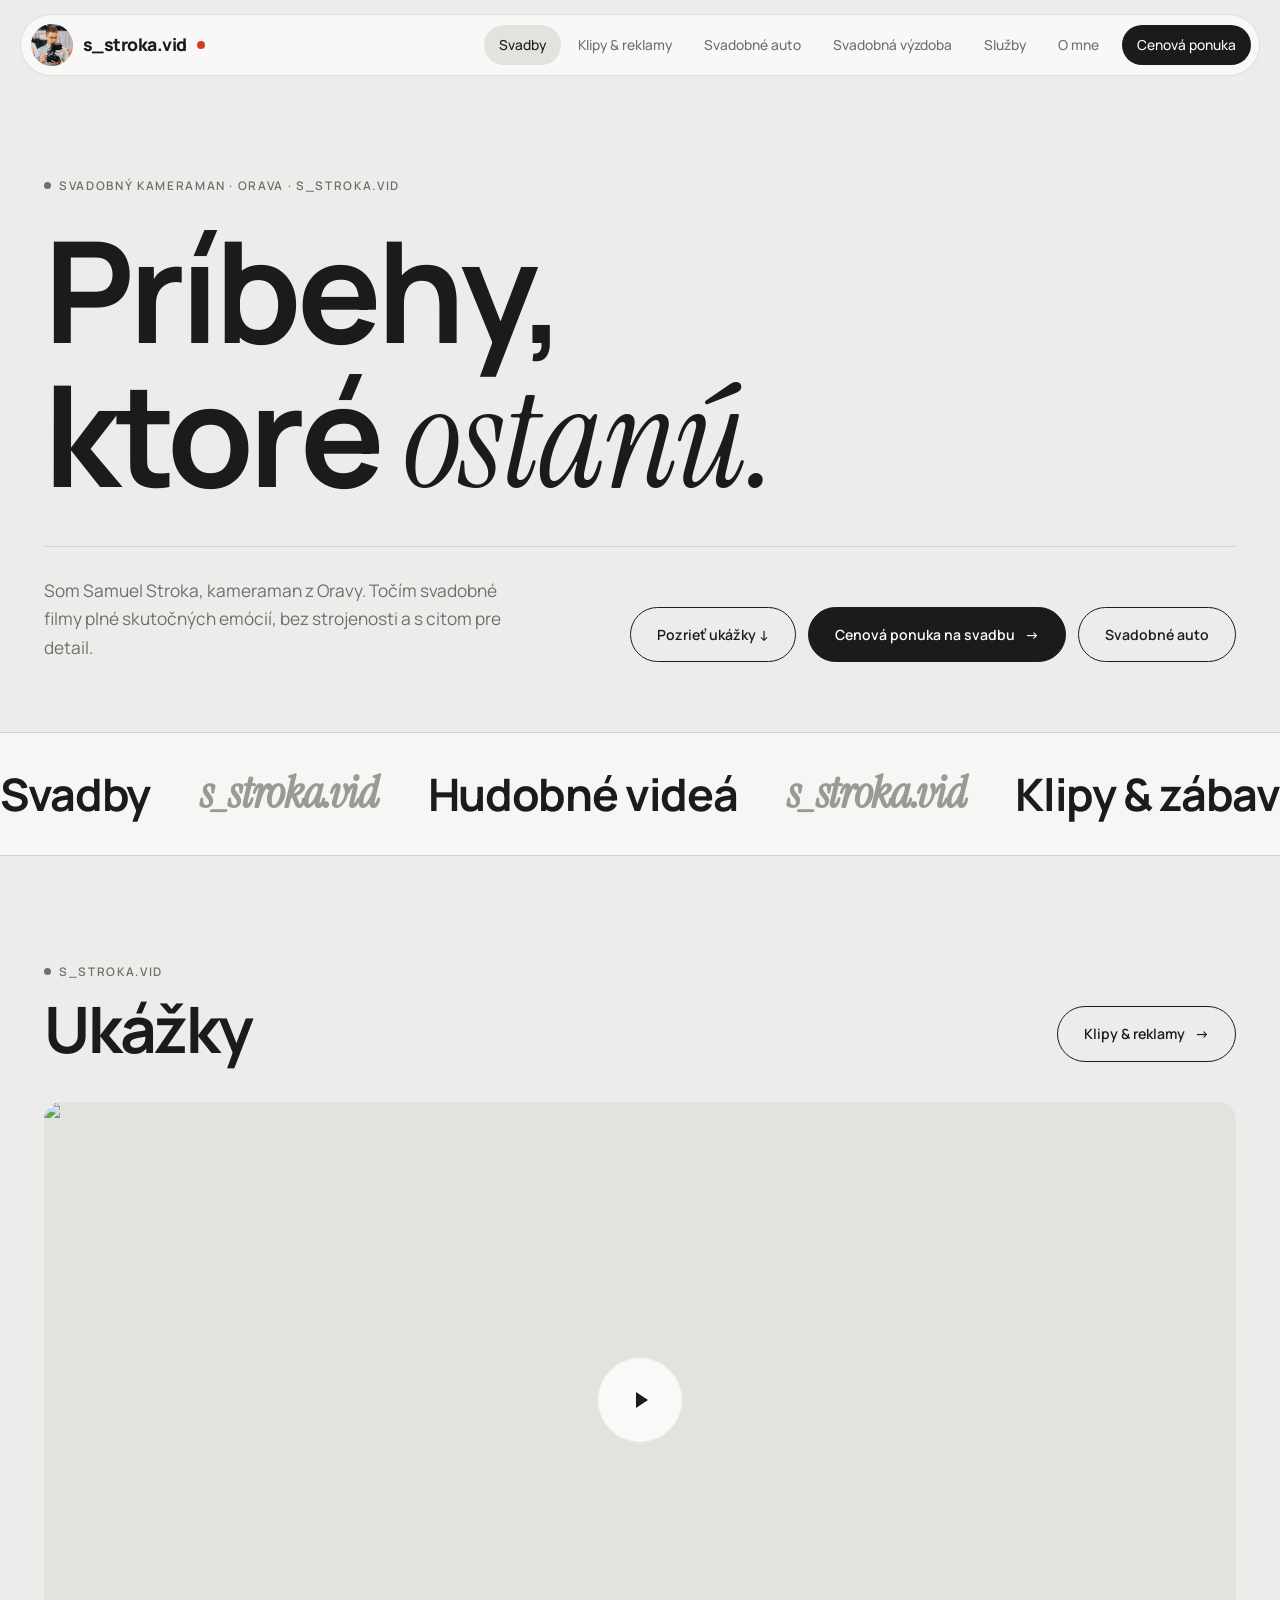
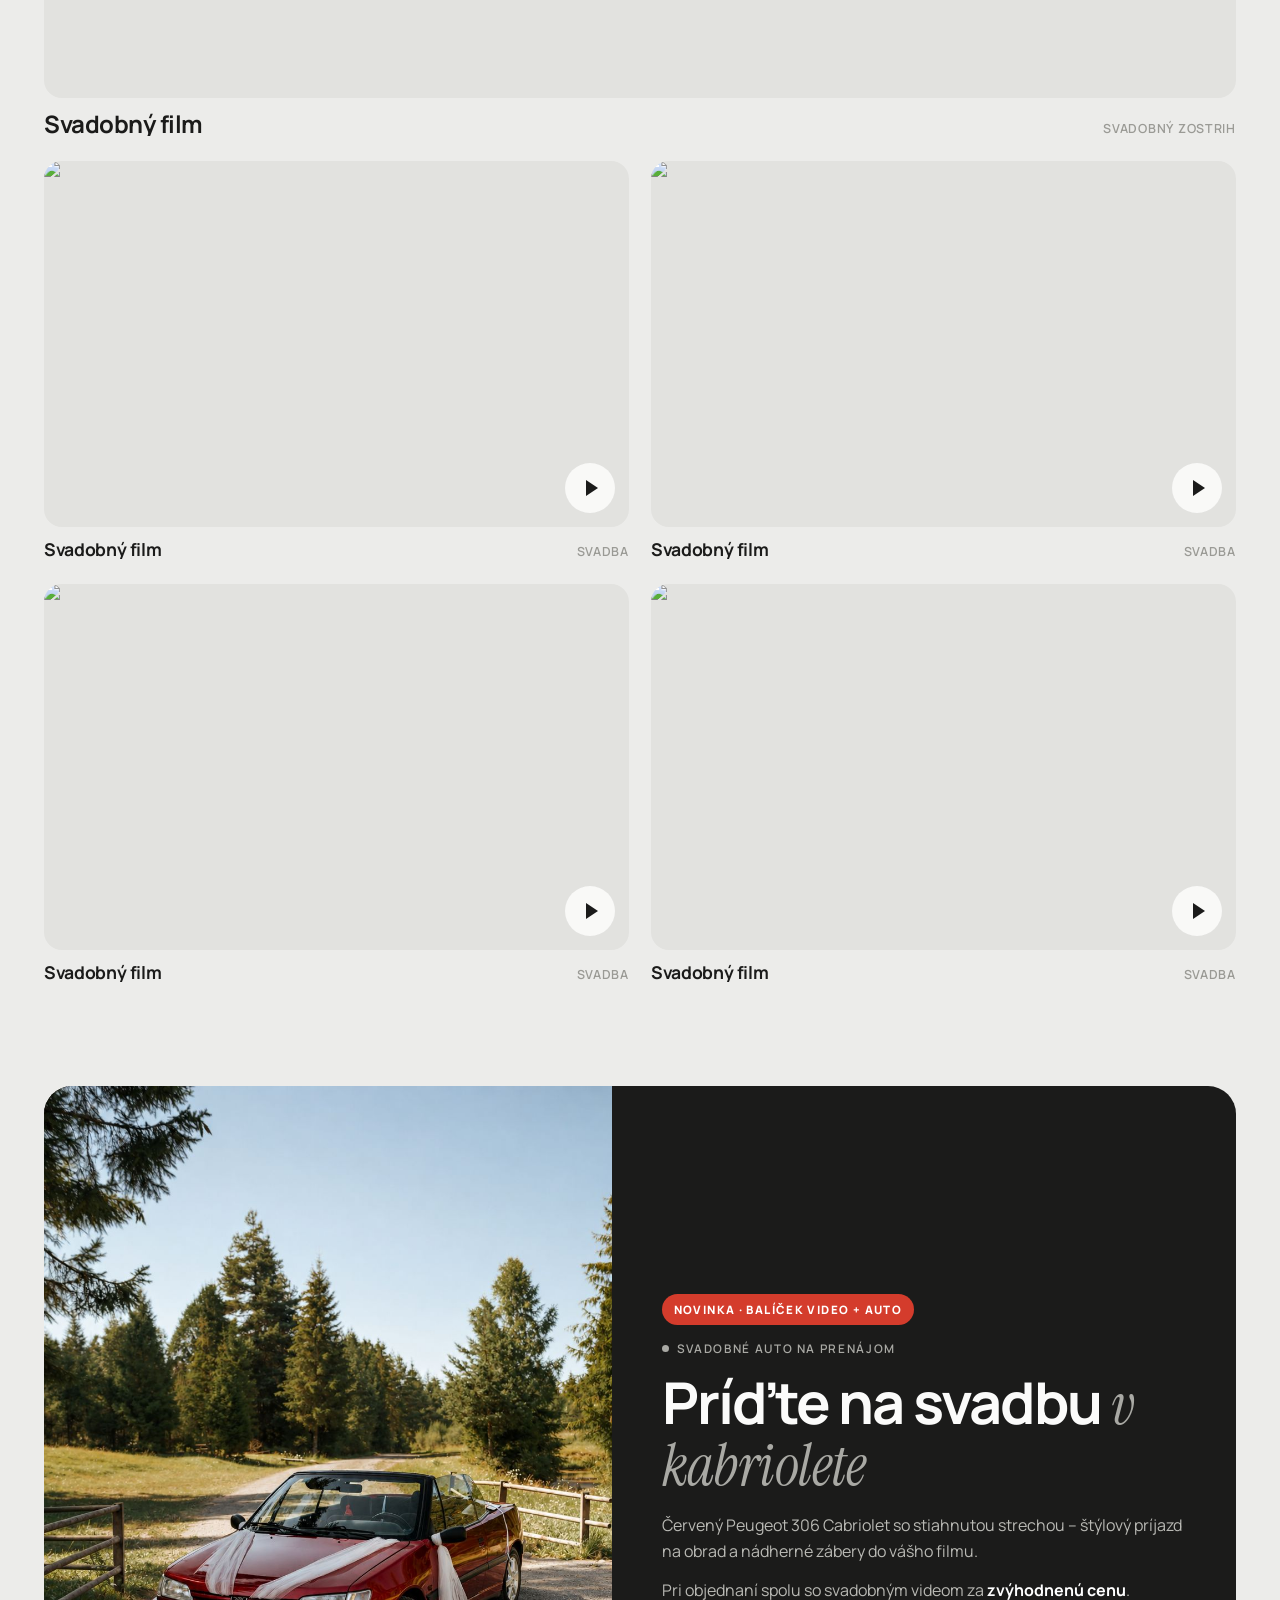
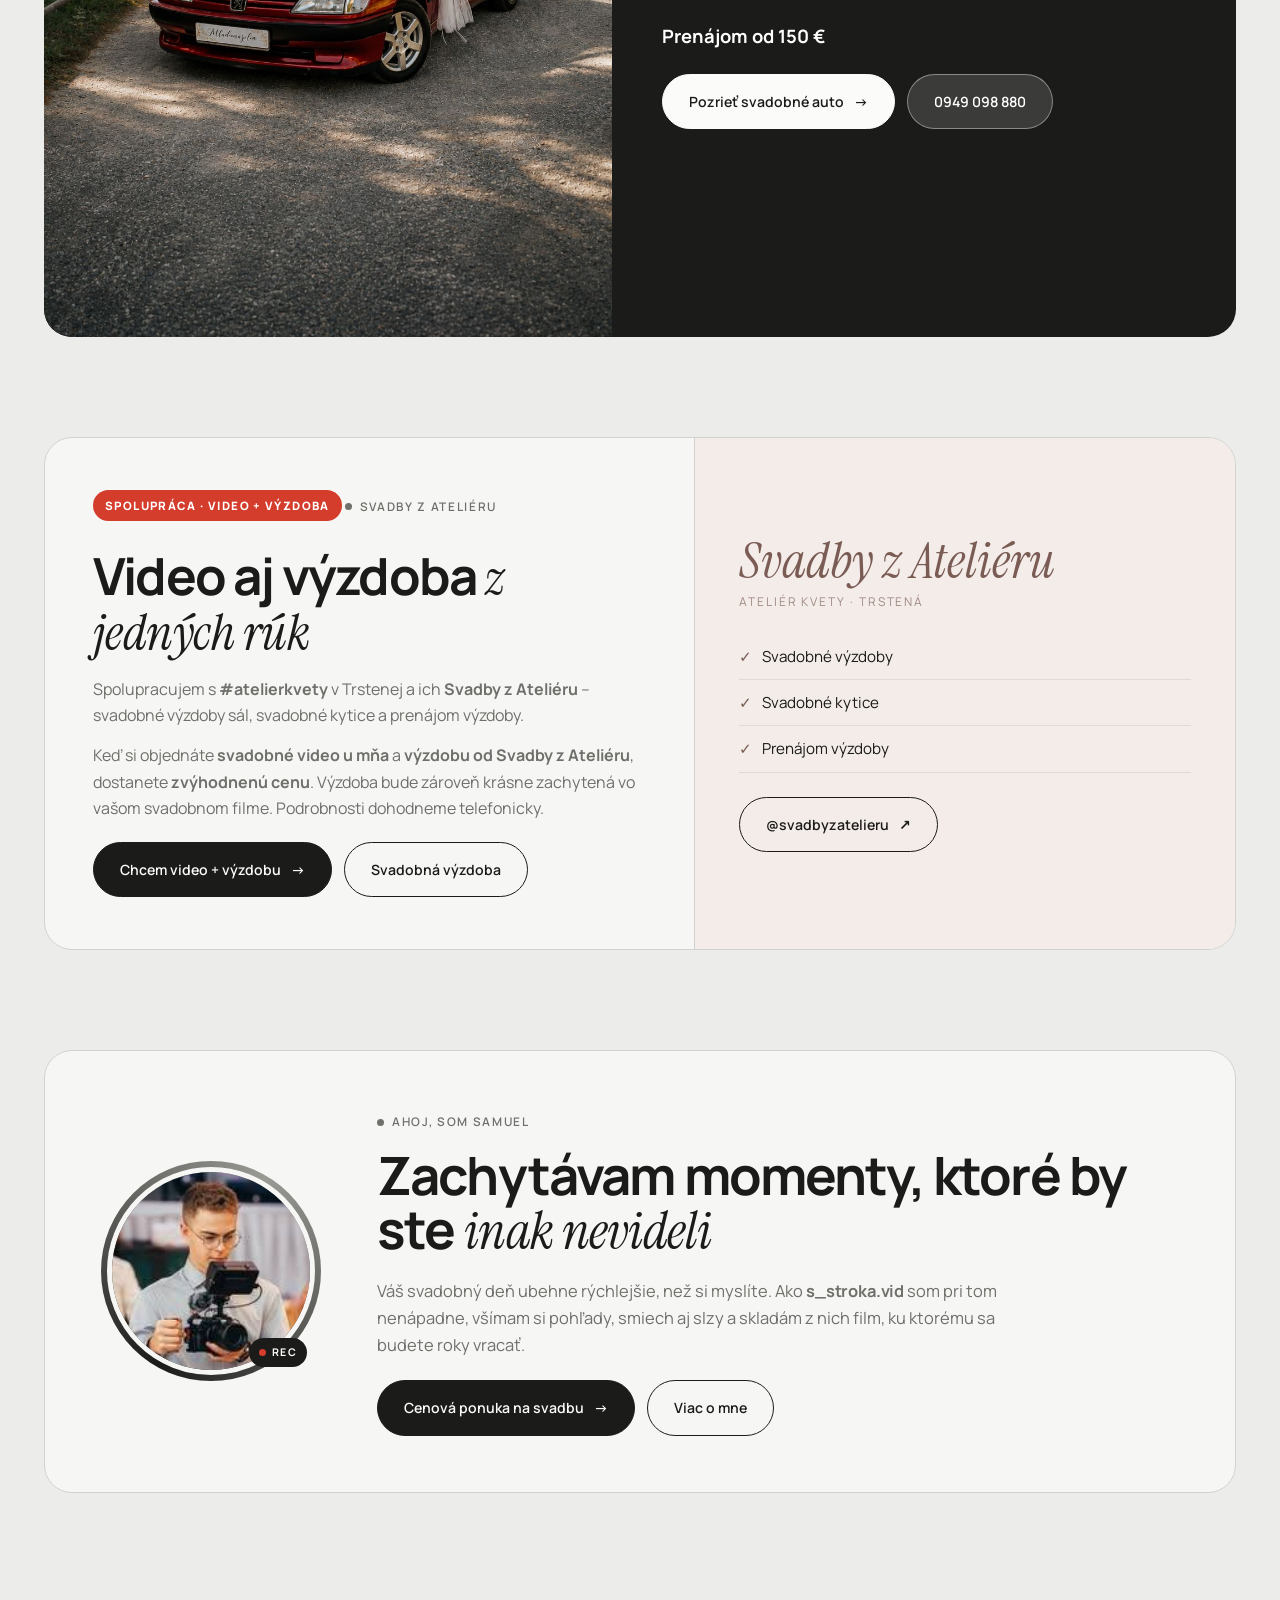
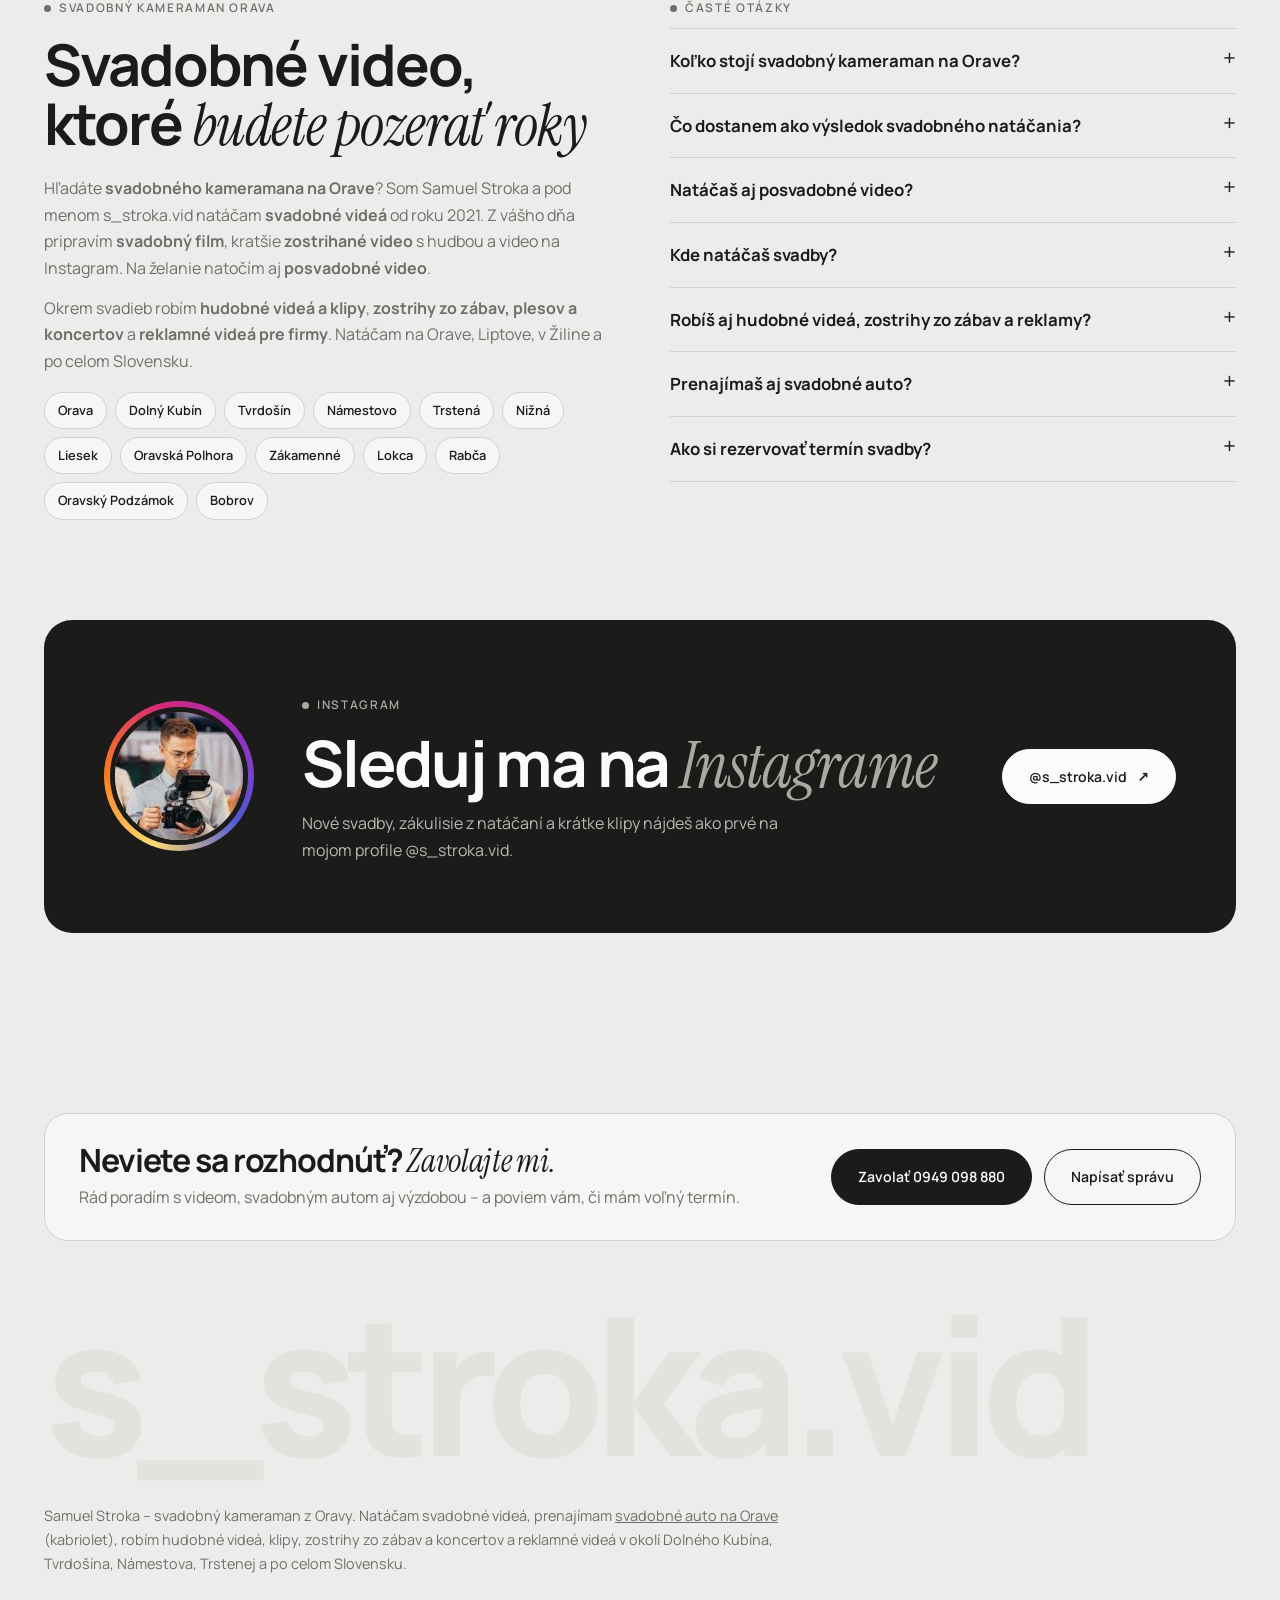
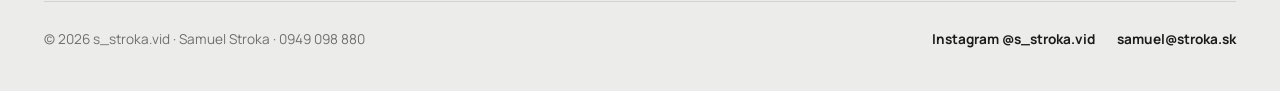
==== commit 7856b687: "Povodne texty, jednoduchsie slova namiesto odbornych" ====
--- a/index.html
+++ b/index.html
@@ -19,7 +19,7 @@
 <meta property="og:url" content="https://strokavid.sk/">
 <meta property="og:image" content="https://i.ytimg.com/vi/8y20lmfLhx4/maxresdefault.jpg">
 <meta name="twitter:card" content="summary_large_image">
-<script type="application/ld+json">{"@context": "https://schema.org", "@graph": [{"@type": "ProfessionalService", "@id": "https://strokavid.sk/#samuel", "name": "s_stroka.vid – Samuel Stroka, svadobný kameraman", "alternateName": ["s_stroka.vid", "Samuel Stroka", "Samuel Stroka kameraman", "strokavid"], "description": "Svadobný kameraman z Oravy. Svadobné videá, svadobné filmy, highlight zostrihy, posvadobné videá, hudobné videá, klipy, zostrihy zo zábav a koncertov a reklamné videá.", "url": "https://strokavid.sk/", "telephone": "+421949098880", "email": "samuel@stroka.sk", "image": "https://i.ytimg.com/vi/8y20lmfLhx4/maxresdefault.jpg", "founder": {"@type": "Person", "name": "Samuel Stroka", "jobTitle": "Kameraman", "sameAs": ["https://www.instagram.com/s_stroka.vid/"]}, "address": {"@type": "PostalAddress", "addressLocality": "Liesek", "addressRegion": "Žilinský kraj", "addressCountry": "SK"}, "areaServed": [{"@type": "Place", "name": "Orava"}, {"@type": "Place", "name": "Dolný Kubín"}, {"@type": "Place", "name": "Tvrdošín"}, {"@type": "Place", "name": "Námestovo"}, {"@type": "Place", "name": "Trstená"}, {"@type": "Place", "name": "Nižná"}, {"@type": "Place", "name": "Liesek"}, {"@type": "Place", "name": "Oravská Polhora"}, {"@type": "Place", "name": "Zákamenné"}, {"@type": "Place", "name": "Lokca"}, {"@type": "Place", "name": "Rabča"}, {"@type": "Place", "name": "Oravský Podzámok"}, {"@type": "Place", "name": "Bobrov"}, {"@type": "Place", "name": "Habovka"}, {"@type": "Place", "name": "Zuberec"}, {"@type": "Place", "name": "Ružomberok"}, {"@type": "Place", "name": "Žilina"}, {"@type": "Place", "name": "Liptovský Mikuláš"}, {"@type": "Place", "name": "Liptov"}, {"@type": "Place", "name": "Žilinský kraj"}, {"@type": "Place", "name": "Slovensko"}], "sameAs": ["https://www.instagram.com/s_stroka.vid/"], "foundingDate": "2021", "knowsAbout": ["svadobný kameraman", "svadobné video", "svadobný film", "svadobný highlight", "posvadobné video", "kameraman na svadbu", "natáčanie svadby", "hudobné video", "videoklip", "zostrih zo zábavy", "aftermovie", "video z koncertu", "reklamné video", "reels", "video pre firmy", "svadobné auto", "prenájom svadobného auta", "svadobný kabriolet"], "hasOfferCatalog": {"@type": "OfferCatalog", "name": "Služby s_stroka.vid", "itemListElement": [{"@type": "Offer", "itemOffered": {"@type": "Service", "name": "Svadobné video", "areaServed": "Orava"}}, {"@type": "Offer", "itemOffered": {"@type": "Service", "name": "Svadobný film", "areaServed": "Orava"}}, {"@type": "Offer", "itemOffered": {"@type": "Service", "name": "Svadobný highlight zostrih", "areaServed": "Orava"}}, {"@type": "Offer", "itemOffered": {"@type": "Service", "name": "Posvadobné video", "areaServed": "Orava"}}, {"@type": "Offer", "itemOffered": {"@type": "Service", "name": "Hudobné video a videoklip", "areaServed": "Orava"}}, {"@type": "Offer", "itemOffered": {"@type": "Service", "name": "Zostrih zo zábavy a koncertu", "areaServed": "Orava"}}, {"@type": "Offer", "itemOffered": {"@type": "Service", "name": "Reklamné video pre firmy", "areaServed": "Orava"}}, {"@type": "Offer", "itemOffered": {"@type": "Service", "name": "Krátke video a reels", "areaServed": "Orava"}}, {"@type": "Offer", "itemOffered": {"@type": "Service", "name": "Prenájom svadobného auta – Peugeot 306 Cabriolet", "areaServed": "Orava"}, "priceSpecification": {"@type": "PriceSpecification", "minPrice": 150, "price": 150, "priceCurrency": "EUR"}}]}}, {"@type": "WebSite", "@id": "https://strokavid.sk/#web", "url": "https://strokavid.sk/", "name": "s_stroka.vid", "inLanguage": "sk"}, {"@type": "VideoObject", "name": "Svadobný zostrih – s_stroka.vid", "description": "Svadobné video od svadobného kameramana z Oravy Samuela Stroku.", "thumbnailUrl": "https://i.ytimg.com/vi/8y20lmfLhx4/maxresdefault.jpg", "uploadDate": "2026-01-01", "embedUrl": "https://www.youtube.com/embed/8y20lmfLhx4", "contentUrl": "https://www.youtube.com/watch?v=8y20lmfLhx4"}, {"@type": "FAQPage", "mainEntity": [{"@type": "Question", "name": "Koľko stojí svadobný kameraman na Orave?", "acceptedAnswer": {"@type": "Answer", "text": "Záleží hlavne na tom, či chcete len obrad, pol dňa alebo celý deň, a kde svadba je. Napíšte mi dátum a miesto cez formulár a do 48 hodín vám pošlem cenu."}}, {"@type": "Question", "name": "Čo dostanem ako výsledok svadobného natáčania?", "acceptedAnswer": {"@type": "Answer", "text": "Zvyčajne svadobný film, kratší zostrih s hudbou a krátke video na Instagram alebo TikTok – ale dá sa to prispôsobiť. Všetko vám pošlem online, takže si to hneď môžete stiahnuť a zdieľať."}}, {"@type": "Question", "name": "Natáčaš aj posvadobné video?", "acceptedAnswer": {"@type": "Answer", "text": "Áno. Dá sa natočiť priamo cez svadbu alebo inokedy, keď už máte pokoj, niekde pekne na Orave. Chodím aj do zahraničia, to už je individuálne – dohodneme sa."}}, {"@type": "Question", "name": "Kde natáčaš svadby?", "acceptedAnswer": {"@type": "Answer", "text": "Som z Oravy, takže najčastejšie Dolný Kubín, Tvrdošín, Námestovo, Trstená, Nižná a okolie. Ale chodím aj na Liptov, do Žiliny a ďalej, nie je to problém."}}, {"@type": "Question", "name": "Robíš aj hudobné videá, zostrihy zo zábav a reklamy?", "acceptedAnswer": {"@type": "Answer", "text": "Áno. Točím klipy pre kapely a spevákov, zostrihy zo zábav, plesov a koncertov, reklamy pre firmy aj krátke videá na sociálne siete."}}, {"@type": "Question", "name": "Prenajímaš aj svadobné auto?", "acceptedAnswer": {"@type": "Answer", "text": "Áno, požičiavam červený kabriolet Peugeot 306 Cabriolet ako svadobné auto na Orave. Cena je od 150 €, podrobnosti radšej cez telefón na 0949 098 880. Keď si vezmete aj video, auto vyjde lacnejšie."}}, {"@type": "Question", "name": "Ako si rezervovať termín svadby?", "acceptedAnswer": {"@type": "Answer", "text": "Cez formulár tu na stránke, zavolajte na 0949 098 880 alebo mi napíšte na Instagram @s_stroka.vid. V sezóne mám termíny rýchlo plné, takže radšej skôr ako neskôr."}}]}]}</script>
+<script type="application/ld+json">{"@context": "https://schema.org", "@graph": [{"@type": "ProfessionalService", "@id": "https://strokavid.sk/#samuel", "name": "s_stroka.vid – Samuel Stroka, svadobný kameraman", "alternateName": ["s_stroka.vid", "Samuel Stroka", "Samuel Stroka kameraman", "strokavid"], "description": "Svadobný kameraman z Oravy. Svadobné videá, svadobné filmy, highlight zostrihy, posvadobné videá, hudobné videá, klipy, zostrihy zo zábav a koncertov a reklamné videá.", "url": "https://strokavid.sk/", "telephone": "+421949098880", "email": "samuel@stroka.sk", "image": "https://i.ytimg.com/vi/8y20lmfLhx4/maxresdefault.jpg", "founder": {"@type": "Person", "name": "Samuel Stroka", "jobTitle": "Kameraman", "sameAs": ["https://www.instagram.com/s_stroka.vid/"]}, "address": {"@type": "PostalAddress", "addressLocality": "Liesek", "addressRegion": "Žilinský kraj", "addressCountry": "SK"}, "areaServed": [{"@type": "Place", "name": "Orava"}, {"@type": "Place", "name": "Dolný Kubín"}, {"@type": "Place", "name": "Tvrdošín"}, {"@type": "Place", "name": "Námestovo"}, {"@type": "Place", "name": "Trstená"}, {"@type": "Place", "name": "Nižná"}, {"@type": "Place", "name": "Liesek"}, {"@type": "Place", "name": "Oravská Polhora"}, {"@type": "Place", "name": "Zákamenné"}, {"@type": "Place", "name": "Lokca"}, {"@type": "Place", "name": "Rabča"}, {"@type": "Place", "name": "Oravský Podzámok"}, {"@type": "Place", "name": "Bobrov"}, {"@type": "Place", "name": "Habovka"}, {"@type": "Place", "name": "Zuberec"}, {"@type": "Place", "name": "Ružomberok"}, {"@type": "Place", "name": "Žilina"}, {"@type": "Place", "name": "Liptovský Mikuláš"}, {"@type": "Place", "name": "Liptov"}, {"@type": "Place", "name": "Žilinský kraj"}, {"@type": "Place", "name": "Slovensko"}], "sameAs": ["https://www.instagram.com/s_stroka.vid/"], "foundingDate": "2021", "knowsAbout": ["svadobný kameraman", "svadobné video", "svadobný film", "svadobný highlight", "posvadobné video", "kameraman na svadbu", "natáčanie svadby", "hudobné video", "videoklip", "zostrih zo zábavy", "aftermovie", "video z koncertu", "reklamné video", "reels", "video pre firmy", "svadobné auto", "prenájom svadobného auta", "svadobný kabriolet"], "hasOfferCatalog": {"@type": "OfferCatalog", "name": "Služby s_stroka.vid", "itemListElement": [{"@type": "Offer", "itemOffered": {"@type": "Service", "name": "Svadobné video", "areaServed": "Orava"}}, {"@type": "Offer", "itemOffered": {"@type": "Service", "name": "Svadobný film", "areaServed": "Orava"}}, {"@type": "Offer", "itemOffered": {"@type": "Service", "name": "Svadobný highlight zostrih", "areaServed": "Orava"}}, {"@type": "Offer", "itemOffered": {"@type": "Service", "name": "Posvadobné video", "areaServed": "Orava"}}, {"@type": "Offer", "itemOffered": {"@type": "Service", "name": "Hudobné video a videoklip", "areaServed": "Orava"}}, {"@type": "Offer", "itemOffered": {"@type": "Service", "name": "Zostrih zo zábavy a koncertu", "areaServed": "Orava"}}, {"@type": "Offer", "itemOffered": {"@type": "Service", "name": "Reklamné video pre firmy", "areaServed": "Orava"}}, {"@type": "Offer", "itemOffered": {"@type": "Service", "name": "Krátke video a reels", "areaServed": "Orava"}}, {"@type": "Offer", "itemOffered": {"@type": "Service", "name": "Prenájom svadobného auta – Peugeot 306 Cabriolet", "areaServed": "Orava"}, "priceSpecification": {"@type": "PriceSpecification", "minPrice": 150, "price": 150, "priceCurrency": "EUR"}}]}}, {"@type": "WebSite", "@id": "https://strokavid.sk/#web", "url": "https://strokavid.sk/", "name": "s_stroka.vid", "inLanguage": "sk"}, {"@type": "VideoObject", "name": "Svadobný zostrih – s_stroka.vid", "description": "Svadobné video od svadobného kameramana z Oravy Samuela Stroku.", "thumbnailUrl": "https://i.ytimg.com/vi/8y20lmfLhx4/maxresdefault.jpg", "uploadDate": "2026-01-01", "embedUrl": "https://www.youtube.com/embed/8y20lmfLhx4", "contentUrl": "https://www.youtube.com/watch?v=8y20lmfLhx4"}, {"@type": "FAQPage", "mainEntity": [{"@type": "Question", "name": "Koľko stojí svadobný kameraman na Orave?", "acceptedAnswer": {"@type": "Answer", "text": "Cena svadobného videa závisí od rozsahu natáčania (obrad, časť dňa alebo celý deň), dĺžky výsledného filmu a lokality. Vyplňte formulár s dátumom a miestom svadby a do 48 hodín vám pošlem cenovú ponuku na mieru."}}, {"@type": "Question", "name": "Čo dostanem ako výsledok svadobného natáčania?", "acceptedAnswer": {"@type": "Answer", "text": "Podľa dohody svadobný film, kratšie zostrihané video s hudbou a krátke video na Instagram, TikTok alebo Facebook. Hotové video dostanete online, pripravené na zdieľanie."}}, {"@type": "Question", "name": "Natáčaš aj posvadobné video?", "acceptedAnswer": {"@type": "Answer", "text": "Áno. Posvadobné video sa dá natočiť počas svadobného dňa alebo samostatne v iný deň na peknom mieste na Orave. Za posvadobným natáčaním chodím aj do zahraničia – miesto a termín sú individuálne podľa dohody."}}, {"@type": "Question", "name": "Kde natáčaš svadby?", "acceptedAnswer": {"@type": "Answer", "text": "Som z Oravy, najčastejšie natáčam v okolí Dolného Kubína, Tvrdošína, Námestova, Trstenej, Nižnej a celej Oravy. Za svadbami cestujem aj na Liptov, do Žiliny a po celom Slovensku."}}, {"@type": "Question", "name": "Robíš aj hudobné videá, zostrihy zo zábav a reklamy?", "acceptedAnswer": {"@type": "Answer", "text": "Áno. Okrem svadieb natáčam hudobné videá a klipy pre kapely a spevákov, videá zo zábav, plesov a koncertov, reklamné videá pre firmy a krátke videá na sociálne siete."}}, {"@type": "Question", "name": "Prenajímaš aj svadobné auto?", "acceptedAnswer": {"@type": "Answer", "text": "Áno. Prenajímam červený kabriolet Peugeot 306 Cabriolet ako svadobné auto na Orave – od 150 €, podrobnosti telefonicky na 0949 098 880. So svadobným videom za zvýhodnenú cenu."}}, {"@type": "Question", "name": "Ako si rezervovať termín svadby?", "acceptedAnswer": {"@type": "Answer", "text": "Napíšte mi cez formulár na tejto stránke, zavolajte na 0949 098 880 alebo napíšte na Instagram @s_stroka.vid. Termíny sa rýchlo míňajú, preto odporúčam ozvať sa čo najskôr."}}]}]}</script>
 <link rel="icon" href="[data-uri]">
 <link rel="preconnect" href="https://fonts.googleapis.com">
 <link rel="preconnect" href="https://fonts.gstatic.com" crossorigin>
@@ -370,7 +370,7 @@
       <div class="tag">Svadobný kameraman · Orava · s_stroka.vid</div>
       <h1>Príbehy,<br>ktoré <span class="it">ostanú.</span></h1>
       <div class="hero-row">
-        <p>Volám sa Samuel Stroka, som kameraman z Oravy a točím hlavne svadby. Nechcem z vás robiť modelky, chcem natočiť váš deň tak, ako naozaj bol.</p>
+        <p>Som Samuel Stroka, kameraman z Oravy. Točím svadobné filmy plné skutočných emócií, bez strojenosti a s citom pre detail.</p>
         <div class="hero-btns">
           <button class="btn ghost" id="toUkazky">Pozrieť ukážky ↓</button>
           <a href="#kontakt" data-typ="Svadba" class="btn">Cenová ponuka na svadbu <span class="ar">→</span></a>
@@ -406,8 +406,8 @@
           <div class="bdg2">Novinka · Balíček video + auto</div>
           <div class="tag" style="color:#a9a9a4">Svadobné auto na prenájom</div>
           <h2>Príďte na svadbu <span class="it">v kabriolete</span></h2>
-          <p>Mám červený Peugeot 306 Cabriolet, ktorý požičiavam na svadby. So stiahnutou strechou je to super príjazd na obrad a vo videu vyzerá fakt dobre.</p>
-          <p>Ak si u mňa objednáte aj video, auto dostanete <strong style="color:#fff">lacnejšie</strong>.</p>
+          <p>Červený Peugeot 306 Cabriolet so stiahnutou strechou – štýlový príjazd na obrad a nádherné zábery do vášho filmu.</p>
+          <p>Pri objednaní spolu so svadobným videom za <strong style="color:#fff">zvýhodnenú cenu</strong>.</p>
           <div class="price">Prenájom od 150 €</div>
           <div class="hero-btns">
             <a href="#auto" class="btn light">Pozrieť svadobné auto <span class="ar">→</span></a>
@@ -424,9 +424,9 @@
         <div class="txt">
           <div class="bdg2">Spolupráca · Video + výzdoba</div>
           <div class="tag">Svadby z Ateliéru</div>
-          <h2>Video aj výzdoba <span class="it">naraz</span></h2>
-          <p>Spolupracujem s <a href="https://www.instagram.com/atelierkvety/" target="_blank" rel="noopener"><strong>#atelierkvety</strong></a> v Trstenej. Robia svadobné výzdoby sál, kytice a dajú sa u nich prenajať aj dekorácie.</p>
-          <p>Keď si vezmete <strong>video u mňa</strong> a <strong>výzdobu od nich</strong>, dostanete <strong>lepšiu cenu</strong>. Koľko presne, sa dohodneme cez telefón.</p>
+          <h2>Video aj výzdoba <span class="it">z jedných rúk</span></h2>
+          <p>Spolupracujem s <a href="https://www.instagram.com/atelierkvety/" target="_blank" rel="noopener"><strong>#atelierkvety</strong></a> v Trstenej a ich <strong>Svadby z Ateliéru</strong> – svadobné výzdoby sál, svadobné kytice a prenájom výzdoby.</p>
+          <p>Keď si objednáte <strong>svadobné video u mňa</strong> a <strong>výzdobu od Svadby z Ateliéru</strong>, dostanete <strong>zvýhodnenú cenu</strong>. Výzdoba bude zároveň krásne zachytená vo vašom svadobnom filme. Podrobnosti dohodneme telefonicky.</p>
           <div class="hero-btns" style="margin-top:20px">
             <a href="#kontakt" data-typ="Svadba" data-vyzdoba="1" class="btn">Chcem video + výzdobu <span class="ar">→</span></a>
             <a href="#vyzdoba" class="btn ghost">Svadobná výzdoba</a>
@@ -451,8 +451,8 @@
         <div class="avatar"><img src="[data-uri]" alt="Samuel Stroka – s_stroka.vid"><div class="rec"><i></i>REC</div></div>
         <div>
           <div class="tag">Ahoj, som Samuel</div>
-          <h2>Točím to, čo si v ten deň <span class="it">ani nevšimnete</span></h2>
-          <p>Svadobný deň prejde strašne rýchlo a polovicu z neho si potom ani nepamätáte. Ja som pri tom celý čas s kamerou, snažím sa byť v úzadí a chytiť všetko – pohľady, smiech, aj keď niekto potajomky plače. Z toho potom spravím film.</p>
+          <h2>Zachytávam momenty, ktoré by ste <span class="it">inak nevideli</span></h2>
+          <p>Váš svadobný deň ubehne rýchlejšie, než si myslíte. Ako <span class="handle">s_stroka.vid</span> som pri tom nenápadne, všímam si pohľady, smiech aj slzy a skladám z nich film, ku ktorému sa budete roky vracať.</p>
           <div class="hero-btns" style="margin-top:22px">
             <a href="#kontakt" data-typ="Svadba" class="btn">Cenová ponuka na svadbu <span class="ar">→</span></a>
             <a href="#o-mne" class="btn ghost">Viac o mne</a>
@@ -466,14 +466,14 @@
     <div class="wrap seo-text">
       <div class="reveal">
         <div class="tag">Svadobný kameraman Orava</div>
-        <h2>Svadobný kameraman <span class="it">z Oravy</span></h2>
-        <p>Ak hľadáte <strong>svadobného kameramana na Orave</strong>, ozvite sa. <strong>Svadobné videá</strong> točím od roku 2021. Zvyčajne z toho je dlhší <strong>svadobný film</strong>, kratší <strong>highlight zostrih</strong> s hudbou a niečo krátke na Instagram. Keď chcete, natočíme aj <strong>posvadobné video</strong>.</p>
-        <p>Okrem svadieb robím aj <strong>hudobné videá a klipy</strong>, <strong>zostrihy zo zábav, plesov a koncertov</strong> a <strong>reklamy pre firmy</strong>. Najviac točím na Orave, ale kľudne prídem aj na Liptov, do Žiliny alebo inam.</p>
+        <h2>Svadobné video, ktoré <span class="it">budete pozerať roky</span></h2>
+        <p>Hľadáte <strong>svadobného kameramana na Orave</strong>? Som Samuel Stroka a pod menom s_stroka.vid natáčam <strong>svadobné videá</strong> od roku 2021. Z vášho dňa pripravím <strong>svadobný film</strong>, kratšie <strong>zostrihané video</strong> s hudbou a video na Instagram. Na želanie natočím aj <strong>posvadobné video</strong>.</p>
+        <p>Okrem svadieb robím <strong>hudobné videá a klipy</strong>, <strong>zostrihy zo zábav, plesov a koncertov</strong> a <strong>reklamné videá pre firmy</strong>. Natáčam na Orave, Liptove, v Žiline a po celom Slovensku.</p>
         <div class="towns"><span>Orava</span><span>Dolný Kubín</span><span>Tvrdošín</span><span>Námestovo</span><span>Trstená</span><span>Nižná</span><span>Liesek</span><span>Oravská Polhora</span><span>Zákamenné</span><span>Lokca</span><span>Rabča</span><span>Oravský Podzámok</span><span>Bobrov</span></div>
       </div>
       <div class="faq reveal">
         <div class="tag" style="margin-bottom:10px">Časté otázky</div>
-        <details><summary>Koľko stojí svadobný kameraman na Orave?</summary><p>Záleží hlavne na tom, či chcete len obrad, pol dňa alebo celý deň, a kde svadba je. Napíšte mi dátum a miesto cez formulár a do 48 hodín vám pošlem cenu.</p></details><details><summary>Čo dostanem ako výsledok svadobného natáčania?</summary><p>Zvyčajne svadobný film, kratší zostrih s hudbou a krátke video na Instagram alebo TikTok – ale dá sa to prispôsobiť. Všetko vám pošlem online, takže si to hneď môžete stiahnuť a zdieľať.</p></details><details><summary>Natáčaš aj posvadobné video?</summary><p>Áno. Dá sa natočiť priamo cez svadbu alebo inokedy, keď už máte pokoj, niekde pekne na Orave. Chodím aj do zahraničia, to už je individuálne – dohodneme sa.</p></details><details><summary>Kde natáčaš svadby?</summary><p>Som z Oravy, takže najčastejšie Dolný Kubín, Tvrdošín, Námestovo, Trstená, Nižná a okolie. Ale chodím aj na Liptov, do Žiliny a ďalej, nie je to problém.</p></details><details><summary>Robíš aj hudobné videá, zostrihy zo zábav a reklamy?</summary><p>Áno. Točím klipy pre kapely a spevákov, zostrihy zo zábav, plesov a koncertov, reklamy pre firmy aj krátke videá na sociálne siete.</p></details><details><summary>Prenajímaš aj svadobné auto?</summary><p>Áno, požičiavam červený kabriolet Peugeot 306 Cabriolet ako svadobné auto na Orave. Cena je od 150 €, podrobnosti radšej cez telefón na 0949 098 880. Keď si vezmete aj video, auto vyjde lacnejšie.</p></details><details><summary>Ako si rezervovať termín svadby?</summary><p>Cez formulár tu na stránke, zavolajte na 0949 098 880 alebo mi napíšte na Instagram @s_stroka.vid. V sezóne mám termíny rýchlo plné, takže radšej skôr ako neskôr.</p></details>
+        <details><summary>Koľko stojí svadobný kameraman na Orave?</summary><p>Cena svadobného videa závisí od rozsahu natáčania (obrad, časť dňa alebo celý deň), dĺžky výsledného filmu a lokality. Vyplňte formulár s dátumom a miestom svadby a do 48 hodín vám pošlem cenovú ponuku na mieru.</p></details><details><summary>Čo dostanem ako výsledok svadobného natáčania?</summary><p>Podľa dohody svadobný film, kratšie zostrihané video s hudbou a krátke video na Instagram, TikTok alebo Facebook. Hotové video dostanete online, pripravené na zdieľanie.</p></details><details><summary>Natáčaš aj posvadobné video?</summary><p>Áno. Posvadobné video sa dá natočiť počas svadobného dňa alebo samostatne v iný deň na peknom mieste na Orave. Za posvadobným natáčaním chodím aj do zahraničia – miesto a termín sú individuálne podľa dohody.</p></details><details><summary>Kde natáčaš svadby?</summary><p>Som z Oravy, najčastejšie natáčam v okolí Dolného Kubína, Tvrdošína, Námestova, Trstenej, Nižnej a celej Oravy. Za svadbami cestujem aj na Liptov, do Žiliny a po celom Slovensku.</p></details><details><summary>Robíš aj hudobné videá, zostrihy zo zábav a reklamy?</summary><p>Áno. Okrem svadieb natáčam hudobné videá a klipy pre kapely a spevákov, videá zo zábav, plesov a koncertov, reklamné videá pre firmy a krátke videá na sociálne siete.</p></details><details><summary>Prenajímaš aj svadobné auto?</summary><p>Áno. Prenajímam červený kabriolet Peugeot 306 Cabriolet ako svadobné auto na Orave – od 150 €, podrobnosti telefonicky na 0949 098 880. So svadobným videom za zvýhodnenú cenu.</p></details><details><summary>Ako si rezervovať termín svadby?</summary><p>Napíšte mi cez formulár na tejto stránke, zavolajte na 0949 098 880 alebo napíšte na Instagram @s_stroka.vid. Termíny sa rýchlo míňajú, preto odporúčam ozvať sa čo najskôr.</p></details>
       </div>
     </div>
   </section>
@@ -485,7 +485,7 @@
         <div>
           <div class="tag" style="color:#a9a9a4">Instagram</div>
           <h2 style="margin-top:14px">Sleduj ma na <span class="it">Instagrame</span></h2>
-          <p>Tam dávam nové svadby, zákulisie z natáčaní a krátke klipy. Je to najrýchlejší spôsob, ako vidieť, čo práve robím.</p>
+          <p>Nové svadby, zákulisie z natáčaní a krátke klipy nájdeš ako prvé na mojom profile @s_stroka.vid.</p>
         </div>
         <a href="https://www.instagram.com/s_stroka.vid/" target="_blank" rel="noopener" class="btn light">@s_stroka.vid <span class="ar">↗</span></a>
       </div>
@@ -499,7 +499,7 @@
     <div class="wrap">
       <div class="tag">Ďalšia tvorba s_stroka.vid</div>
       <h1>Klipy, zábavy <span class="it">& reklamy</span></h1>
-      <p>Všetko, čo nie je svadba – klipy, zábavy, koncerty a reklamy.</p>
+      <p>Hudobné videá, zostrihy zo zábav a koncertov, reklamy a ďalšie projekty mimo svadieb.</p>
       <div class="page-nav">
         <a href="#svadby" class="chip">← Svadby</a>
         <a href="#kontakt" data-typ="Hudobné video" class="chip">Cenová ponuka na klip</a>
@@ -521,7 +521,7 @@
     <div class="wrap">
       <div class="tag">Prenájom · s_stroka.vid</div>
       <h1>Svadobné auto <span class="it">na prenájom</span></h1>
-      <p>Požičiavam červený kabriolet Peugeot 306 Cabriolet na svadby. So stiahnutou strechou je to pekný príjazd na obrad a skvelo vyzerá na fotkách aj vo videu.</p>
+      <p>Červený kabriolet Peugeot 306 Cabriolet pre váš svadobný deň. Štýlový príjazd na obrad, krásne fotky a video so stiahnutou strechou.</p>
     </div>
   </div>
   <section style="padding-top:0">
@@ -531,18 +531,18 @@
         <div class="car-info reveal">
           <div class="tag">Peugeot 306 Cabriolet</div>
           <h2>Červený kabriolet <span class="it">s otvorenou strechou</span></h2>
-          <p>Je to Peugeot 306 Cabriolet z 90. rokov – karosériu mu navrhlo talianske štúdio Pininfarina. Je červený, má štyri miesta a keď je pekne, strecha ide dole.</p>
+          <p>Peugeot 306 Cabriolet je klasický kabriolet z 90. rokov, ktorého karosériu navrhli Taliani zo slávneho štúdia Pininfarina. Sýta červená farba, štyri miesta na sedenie a strecha, ktorú v peknom počasí jednoducho stiahnete.</p>
           <ul class="car-list">
             <li>Kabriolet so sťahovacou strechou</li>
             <li>4 miesta na sedenie</li>
-            <li>Dizajn Pininfarina, výrazná červená farba</li>
-            <li>Na príjazd k obradu aj na fotenie</li>
-            <li>Orava a okolie, inak podľa dohody</li>
+            <li>Taliansky dizajn, výrazná červená farba</li>
+            <li>Ideálny na príjazd k obradu aj na svadobné a posvadobné fotenie</li>
+            <li>Na Orave aj v okolí, ďalšie podrobnosti podľa dohody</li>
           </ul>
           <div class="price-box">
             <small>Prenájom</small>
             <b>od 150 €</b>
-            <p>Cenu, termín, trasu aj výzdobu auta si dohodneme cez telefón.</p>
+            <p>Cenu, termín a podrobnosti (trasa, výzdoba, čas) je potrebné dohodnúť telefonicky.</p>
             <div class="hero-btns">
               <a href="tel:+421949098880" class="btn light">Zavolať 0949 098 880</a>
               <a href="#kontakt" data-typ="Svadba" data-auto="1" class="btn glass">Napísať správu</a>
@@ -554,7 +554,7 @@
         <div class="bdg">Balíček</div>
         <div>
           <h3>Svadobné video + kabriolet</h3>
-          <p>Keď si u mňa objednáte video, auto dostanete <strong>lacnejšie</strong>. A navyše ho budete mať vo filme – príjazd, jazdu aj zábery v kabriolete. Koľko presne to vyjde, sa dohodneme cez telefón.</p>
+          <p>Keď u mňa objednáte natáčanie svadby, kabriolet k tomu dostanete <strong>za zvýhodnenú cenu</strong>. Auto bude zároveň súčasťou vášho svadobného filmu – príjazd, jazda aj posvadobné zábery v kabriolete. Presnú cenu balíčka dohodneme telefonicky.</p>
         </div>
         <a href="#kontakt" data-typ="Svadba" data-auto="balik" class="btn">Chcem balíček <span class="ar">→</span></a>
       </div>
@@ -564,7 +564,7 @@
         <a class="reveal" href="auto-4.jpg" target="_blank" rel="noopener"><img src="auto-4.jpg" alt="Interiér kabrioletu Peugeot 306 so stiahnutou strechou" loading="lazy"></a>
       </div>
       <div style="text-align:center;margin-top:60px" class="reveal">
-        <p style="color:var(--muted);margin-bottom:18px">Auto si môžete požičať aj samostatne, bez videa.</p>
+        <p style="color:var(--muted);margin-bottom:18px">Svadobné auto si môžete objednať samostatne alebo spolu so svadobným videom.</p>
         <a href="tel:+421949098880" class="btn">Zavolať a overiť termín <span class="ar">→</span></a>
         <a href="/svadobne-auto" class="btn ghost">Svadobné auto Orava – viac informácií</a>
       </div>
@@ -578,7 +578,7 @@
     <div class="wrap">
       <div class="tag">Spolupráca · Svadby z Ateliéru</div>
       <h1>Svadobná <span class="it">výzdoba</span></h1>
-      <p>Spolupracujem s <a href="https://www.instagram.com/atelierkvety/" target="_blank" rel="noopener" class="handle">#atelierkvety</a> v Trstenej. Keď si vezmete video aj výzdobu, vyjde vás to lacnejšie.</p>
+      <p>Spolupracujem s <a href="https://www.instagram.com/atelierkvety/" target="_blank" rel="noopener" class="handle">#atelierkvety</a> v Trstenej. Svadobné video a výzdobu si u nás môžete objednať spolu – za zvýhodnenú cenu.</p>
     </div>
   </div>
   <section style="padding-top:0">
@@ -587,10 +587,10 @@
         <div class="txt">
           <div class="bdg2">Balíček · Video + výzdoba</div>
           <div class="tag">Svadby z Ateliéru</div>
-          <h2>Video aj výzdoba <span class="it">naraz</span></h2>
-          <p><strong>Svadby z Ateliéru</strong> patria pod Ateliér Kvety v Trstenej. Robia výzdobu sály, svadobné kytice a dajú sa u nich prenajať aj dekorácie.</p>
-          <p>Keď si vezmete <strong>video u mňa</strong> a <strong>výzdobu od nich</strong>, dostanete <strong>lepšiu cenu</strong>. A výzdobu potom budete mať aj vo videu – stoly, kytice aj celú sálu.</p>
-          <p>Koľko presne to vyjde, si povieme cez telefón.</p>
+          <h2>Video aj výzdoba <span class="it">z jedných rúk</span></h2>
+          <p><strong>Svadby z Ateliéru</strong> z Ateliéru Kvety v Trstenej pripravia svadobnú výzdobu sály, svadobné kytice a ponúkajú aj prenájom výzdoby.</p>
+          <p>Keď si objednáte <strong>svadobné video u mňa</strong> a <strong>výzdobu od Svadby z Ateliéru</strong>, dostanete <strong>zvýhodnenú cenu</strong>. Výzdobu zároveň krásne zachytím vo vašom svadobnom filme – detaily stolov, kytice aj celú sálu.</p>
+          <p>Presnú cenu a podrobnosti dohodneme telefonicky.</p>
           <div class="hero-btns" style="margin-top:20px">
             <a href="#kontakt" data-typ="Svadba" data-vyzdoba="1" class="btn">Chcem video + výzdobu <span class="ar">→</span></a>
             <a href="tel:+421949098880" class="btn ghost">Zavolať 0949 098 880</a>
@@ -624,10 +624,10 @@
         <div class="cap">Ukážky svadobných výzdob z Instagramu @svadbyzatelieru</div>
       </div>
       <div class="steps reveal" style="margin-top:70px">
-        <div class="step"><h4>Zavolajte mi</h4><p>Poviete mi termín, miesto a čo chcete – video, výzdobu, prípadne aj auto.</p></div>
-        <div class="step"><h4>Výzdoba na mieru</h4><p>S dievčatami zo Svadby z Ateliéru si vyberiete farby, kvety a ako má vyzerať sála.</p></div>
-        <div class="step"><h4>Svadobný deň</h4><p>Sála je vyzdobená a ja točím celý deň aj všetky detaily.</p></div>
-        <div class="step"><h4>Lepšia cena</h4><p>Video a výzdoba spolu vyjdú lacnejšie ako každé zvlášť.</p></div>
+        <div class="step"><h4>Zavolajte mi</h4><p>Povedzte mi termín, miesto a čo by ste chceli – video, výzdobu, prípadne aj svadobné auto.</p></div>
+        <div class="step"><h4>Výzdoba na mieru</h4><p>So Svadby z Ateliéru dohodnete farby, kvety a výzdobu sály podľa vašich predstáv.</p></div>
+        <div class="step"><h4>Svadobný deň</h4><p>Výzdoba je pripravená a ja zachytím celý deň aj všetky detaily.</p></div>
+        <div class="step"><h4>Lepšia cena</h4><p>Za video a výzdobu spolu zaplatíte menej, ako keby ste ich objednali zvlášť.</p></div>
       </div>
     </div>
   </section>
@@ -639,17 +639,17 @@
     <div class="wrap">
       <div class="tag">Čo ponúka s_stroka.vid</div>
       <h1>Služby</h1>
-      <p>Svadby, klipy, reklamy – a k svadbe vám viem zohnať aj auto a výzdobu.</p>
+      <p>Od celodenného svadobného filmu po krátky klip na sociálne siete, svadobné auto aj výzdobu. Vyberte si a objednajte.</p>
     </div>
   </div>
   <section style="padding-top:0">
     <div class="wrap">
       <div class="cards">
-        <div class="svc reveal"><div class="n">01</div><h3>Svadby</h3><p>Svadobný film, kratší zostrih a krátke videá na Instagram. Od príprav až po prvý tanec.</p><a href="#svadby" class="more">Pozrieť svadby →</a></div>
-        <div class="svc reveal"><div class="n">02</div><h3>Hudobné videá & klipy</h3><p>Klipy pre kapely a spevákov, zostrihy zo zábav a koncertov. Natočím, zostrihám, dofarbím.</p><a href="#tvorba" class="more">Pozrieť klipy →</a></div>
-        <div class="svc reveal"><div class="n">03</div><h3>Reklamy & akcie</h3><p>Videá pre firmy, zostrihy z akcií a krátke videá na sociálne siete.</p><a href="#tvorba" class="more">Pozrieť reklamy →</a></div>
-        <div class="svc reveal"><div class="n">04</div><h3>Svadobné auto</h3><p>Červený kabriolet Peugeot 306 na svadbu, od 150 €. S videom lacnejšie.</p><a href="#auto" class="more">Pozrieť auto →</a></div>
-        <div class="svc reveal"><div class="n">05</div><h3>Svadobná výzdoba</h3><p>Spolu s #atelierkvety z Trstenej – výzdoba sály, kytice, prenájom dekorácií. S videom za lepšiu cenu.</p><a href="#vyzdoba" class="more">Pozrieť výzdobu →</a></div>
+        <div class="svc reveal"><div class="n">01</div><h3>Svadby</h3><p>Svadobný film, kratšie zostrihané video a krátke videá na Instagram. Celý deň od príprav až po prvý tanec.</p><a href="#svadby" class="more">Pozrieť svadby →</a></div>
+        <div class="svc reveal"><div class="n">02</div><h3>Hudobné videá & klipy</h3><p>Klipy pre kapely a spevákov, videá zo zábav a koncertov. Natočím aj zostrihám.</p><a href="#tvorba" class="more">Pozrieť klipy →</a></div>
+        <div class="svc reveal"><div class="n">03</div><h3>Reklamy & akcie</h3><p>Reklamné videá pre firmy, videá z akcií a krátke videá na sociálne siete.</p><a href="#tvorba" class="more">Pozrieť reklamy →</a></div>
+        <div class="svc reveal"><div class="n">04</div><h3>Svadobné auto</h3><p>Prenájom červeného kabrioletu Peugeot 306 Cabriolet od 150 €. So svadobným videom za zvýhodnenú cenu.</p><a href="#auto" class="more">Pozrieť auto →</a></div>
+        <div class="svc reveal"><div class="n">05</div><h3>Svadobná výzdoba</h3><p>V spolupráci s #atelierkvety v Trstenej: výzdoba sály, kytice a prenájom výzdoby. Video + výzdoba za lepšiu cenu.</p><a href="#vyzdoba" class="more">Pozrieť výzdobu →</a></div>
       </div>
     </div>
   </section>
@@ -657,10 +657,10 @@
     <div class="wrap">
       <div class="sec-title reveal"><div><div class="tag">Ako to prebieha</div><h2>Od správy <span class="it">po film</span></h2></div></div>
       <div class="steps reveal">
-        <div class="step"><h4>Napíšte mi</h4><p>Napíšte mi termín a miesto – cez formulár, telefonicky alebo na Instagram.</p></div>
-        <div class="step"><h4>Stretnutie</h4><p>Stretneme sa alebo si zavoláme a prejdeme, ako si to predstavujete.</p></div>
-        <div class="step"><h4>Natáčanie</h4><p>Ja točím, vy si užívate deň. Nemusíte pózovať.</p></div>
-        <div class="step"><h4>Hotové video</h4><p>Hotové video vám pošlem online.</p></div>
+        <div class="step"><h4>Napíšte mi</h4><p>Pošlite termín a miesto cez formulár, zavolajte alebo napíšte na Instagram @s_stroka.vid.</p></div>
+        <div class="step"><h4>Stretnutie</h4><p>Osobne alebo online prejdeme, ako si deň či projekt predstavujete.</p></div>
+        <div class="step"><h4>Natáčanie</h4><p>Ja točím, vy si užívate. Žiadne zbytočné pózovanie.</p></div>
+        <div class="step"><h4>Hotové video</h4><p>Hotový film dostanete online, pripravený na zdieľanie.</p></div>
       </div>
       <div style="text-align:center;margin-top:60px" class="reveal"><a href="#kontakt" class="btn">Chcem cenovú ponuku <span class="ar">→</span></a></div>
     </div>
@@ -673,7 +673,7 @@
     <div class="wrap">
       <div class="tag">Za kamerou s_stroka.vid</div>
       <h1>Samuel <span class="it">Stroka</span></h1>
-      <p>Kameraman z Oravy. Točím hlavne svadby, ale aj klipy a reklamy.</p>
+      <p>Kameraman z Oravy, ktorý verí, že najlepší film je ten, pri ktorom si znova spomeniete, aké to bolo.</p>
     </div>
   </div>
   <section style="padding-top:0">
@@ -682,9 +682,9 @@
         <div class="avatar"><img src="[data-uri]" alt="Samuel Stroka"><div class="rec"><i></i>REC</div></div>
         <div>
           <div class="tag" style="margin-bottom:18px">Môj príbeh</div>
-          <p>Natáčanie ma baví odmalička. Najprv som točil len tak pre seba, potom pre kamarátov a nakoniec z toho bola práca. Prvú svadbu som točil v roku 2021 a odvtedy ich robím každú sezónu.</p>
-          <p>Na svadbe sa snažím nezavadzať a nič nenaprávať – točím veci tak, ako sa dejú. Potom sedím pri počítači, vyberám hudbu, strihám a ladím farby, kým to nesedí.</p>
-          <p>Bývam na Orave, ale za prácou chodím kamkoľvek po Slovensku. Čo robím, uvidíte najlepšie na Instagrame <a class="handle" href="https://www.instagram.com/s_stroka.vid/" target="_blank" rel="noopener">@s_stroka.vid</a>.</p>
+          <p>Natáčanie ma bavilo už od malička. Kamera bola vždy pri mne a postupne sa z koníčka stala práca. Prvú svadbu som natočil v roku 2021 a odvtedy sa svadbám venujem naplno.</p>
+          <p>Pri natáčaní sa snažím byť čo najmenej viditeľný. Nechávam veci plynúť a zachytávam ich tak, ako sa naozaj dejú. Pri počítači potom skladám príbeh s hudbou, rytmom a farbami, ktoré sedia práve k vám.</p>
+          <p>Domov mám na Orave, ale za svadbami a projektmi cestujem po celom Slovensku. Moju tvorbu nájdeš na Instagrame <a class="handle" href="https://www.instagram.com/s_stroka.vid/" target="_blank" rel="noopener">@s_stroka.vid</a>.</p>
           <div class="stats" style="grid-template-columns:minmax(0,220px)">
             <div class="stat"><b data-count="5">0</b><span>rokov praxe · svadby od 2021</span></div>
           </div>
@@ -705,7 +705,7 @@
     <div class="wrap">
       <div class="tag">Cenová ponuka · s_stroka.vid</div>
       <h1>Cenová <span class="it">ponuka</span></h1>
-      <p>Napíšte mi, čo by ste chceli, a pošlem vám cenu. Väčšinou odpíšem do 48 hodín.</p>
+      <p>Napíšte mi, o čo máte záujem, a pošlem vám cenovú ponuku na mieru. Ozvem sa do 48 hodín.</p>
     </div>
   </div>
   <section style="padding-top:0">
@@ -721,7 +721,7 @@
         <div class="helpbox">
           <div class="tag" style="color:#a9a9a4">Potrebujete poradiť?</div>
           <h3>Neviete sa rozhodnúť? Zavolajte mi.</h3>
-          <p>Ak neviete, čo vlastne chcete, alebo len chcete vedieť, či mám voľný termín, kľudne mi zavolajte. Po telefóne sa to vyrieši najrýchlejšie.</p>
+          <p>Neviete, aké video zvoliť, či sa vám oplatí balíček s autom alebo výzdobou, alebo len chcete overiť voľný termín? Stačí krátky hovor – všetko vám rád vysvetlím a poradím, nič vás to nestojí.</p>
           <a href="tel:+421949098880" class="btn">Zavolať 0949 098 880 <span class="ar">→</span></a>
         </div>
       </div>
@@ -736,7 +736,7 @@
         <!-- SVADOBNÝ FORMULÁR – príde na samuel@stroka.sk -->
         <form id="wForm" class="order">
           <h3>Cenová ponuka na svadbu</h3>
-          <p class="lead">Vyplňte, čo viete. Zvyšok doriešime.</p>
+          <p class="lead">Vyplňte, čo už viete. Zvyšok doladíme spolu.</p>
           <input type="hidden" name="_subject" value="Nový dopyt na SVADBU – s_stroka.vid">
           <input type="hidden" name="Typ" value="Svadobné video">
           <input type="text" name="_honey" class="hp" tabindex="-1" autocomplete="off">
@@ -781,7 +781,7 @@
         <!-- OSTATNÉ – príde na samuel@stroka.sk -->
         <form id="oForm" class="order" hidden>
           <h3>Klip, reklama a iné</h3>
-          <p class="lead">Napíšte, čo plánujete, a pošlem vám cenu.</p>
+          <p class="lead">Napíšte mi, čo máte v pláne, a pošlem vám cenovú ponuku.</p>
           <input type="hidden" name="_subject" value="Nový dopyt (klip / reklama) – s_stroka.vid">
           <input type="text" name="_honey" class="hp" tabindex="-1" autocomplete="off">
           <div class="f"><label>Meno a priezvisko / firma *</label><input name="Meno" required></div>
@@ -790,7 +790,7 @@
           <div class="f"><label>Čo chcete objednať *</label>
             <select id="typ" name="Typ" required>
               <option value="">Vyberte…</option>
-              <option>Reklama</option><option>Zostrih zo zábavy / koncertu</option><option>Hudobné video</option><option>Krátke video / reels</option><option>Iné</option>
+              <option>Reklama</option><option>Zostrih zo zábavy / koncertu</option><option>Hudobné video</option><option>Krátke video na Instagram / TikTok</option><option>Iné</option>
             </select></div>
           <div class="f"><label>Dátum</label><input name="Dátum" type="date"></div>
           <div class="f"><label>Miesto</label><input name="Miesto" placeholder="Obec, podnik…"></div>
@@ -809,7 +809,7 @@
     <div class="callband">
       <div>
         <h3>Neviete sa rozhodnúť? <span class="it">Zavolajte mi.</span></h3>
-        <p>Zavolajte, poradím vám s videom, autom aj výzdobou a hneď vám poviem, či mám voľno.</p>
+        <p>Rád poradím s videom, svadobným autom aj výzdobou – a poviem vám, či mám voľný termín.</p>
       </div>
       <div class="hero-btns">
         <a href="tel:+421949098880" class="btn">Zavolať 0949 098 880</a>
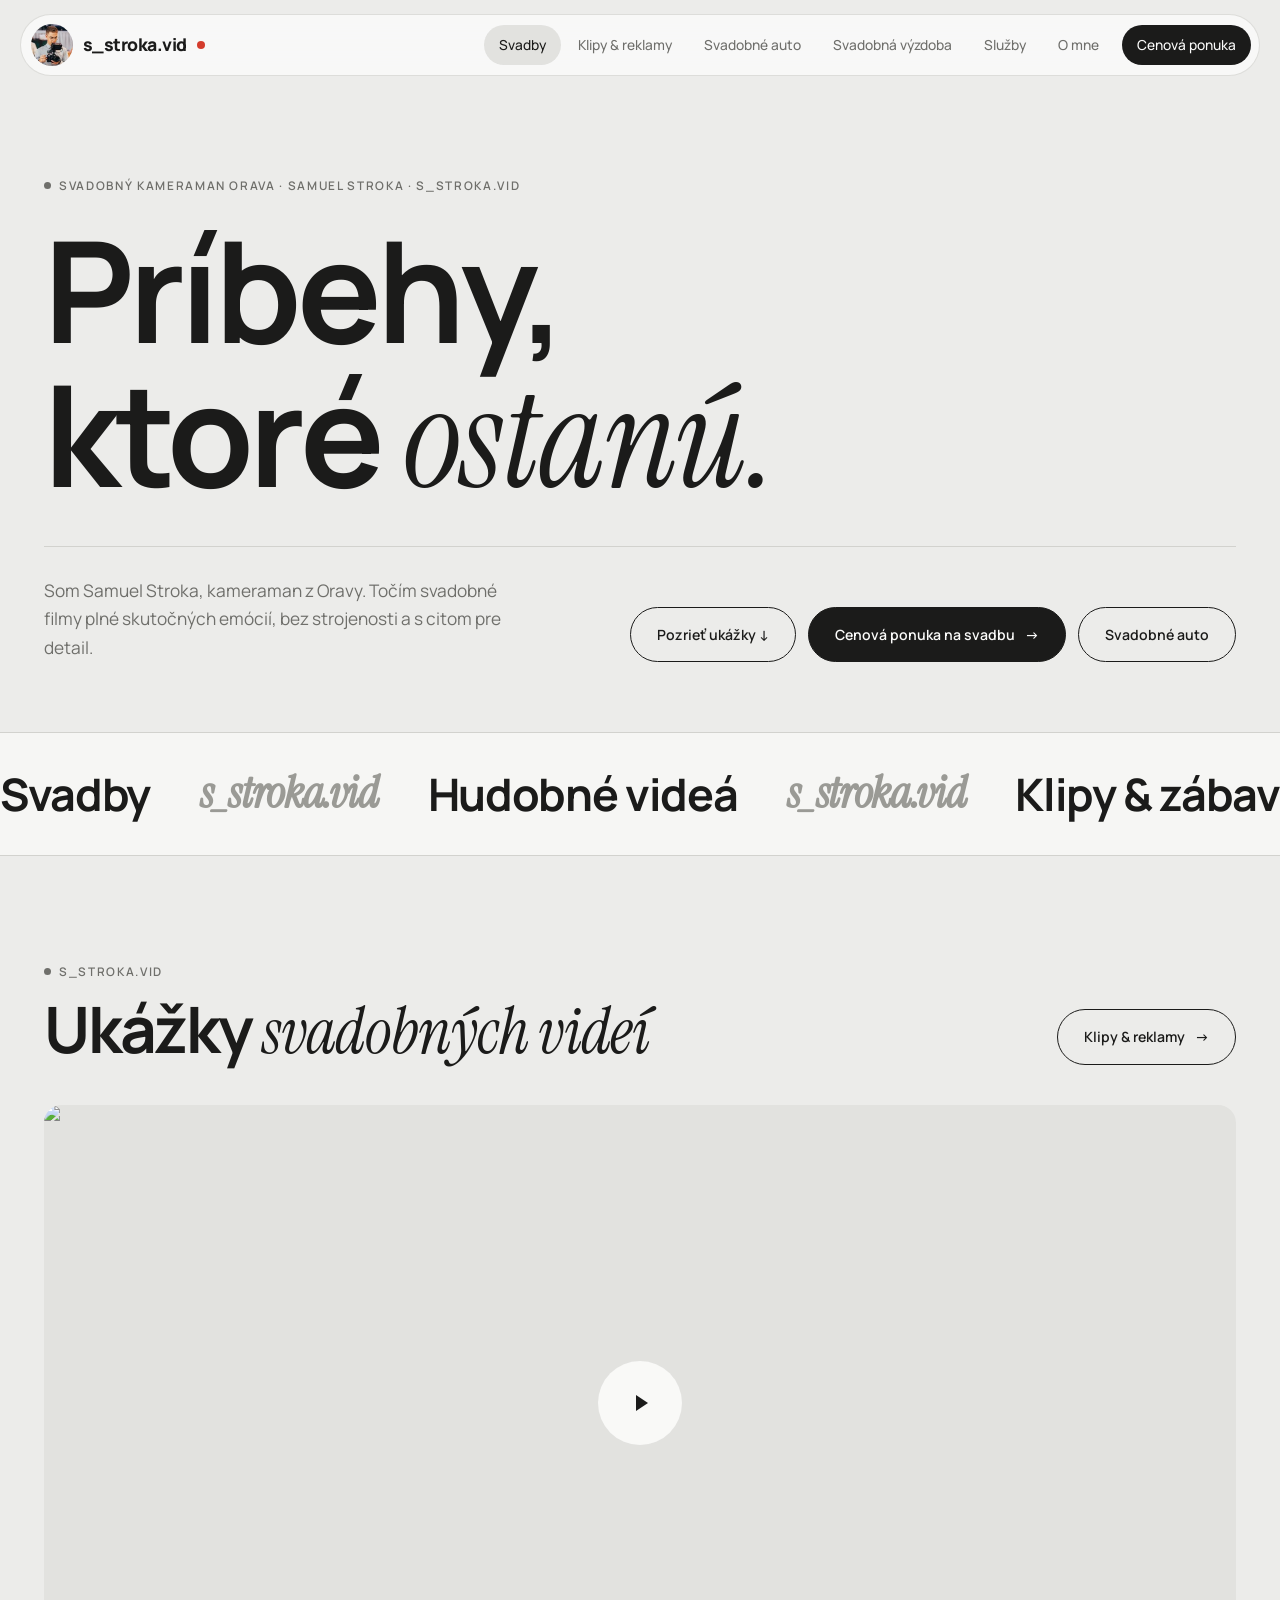
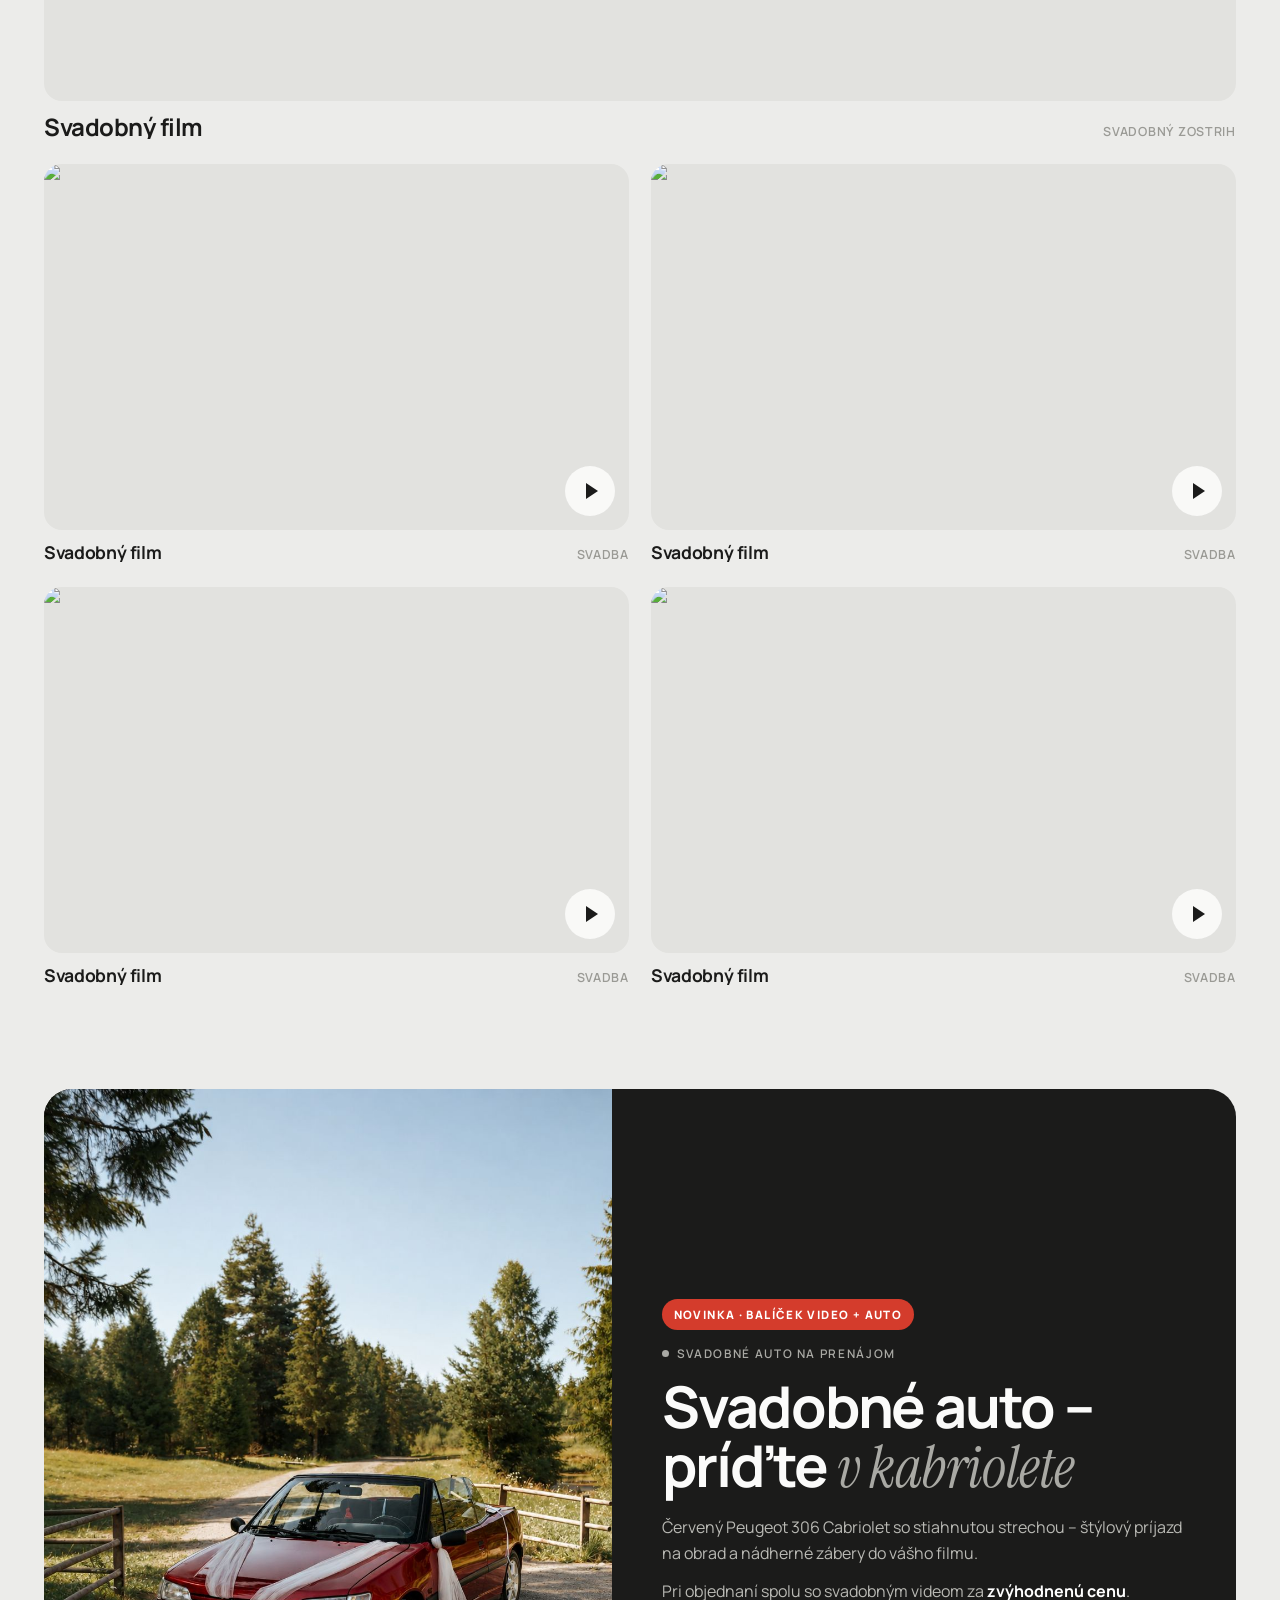
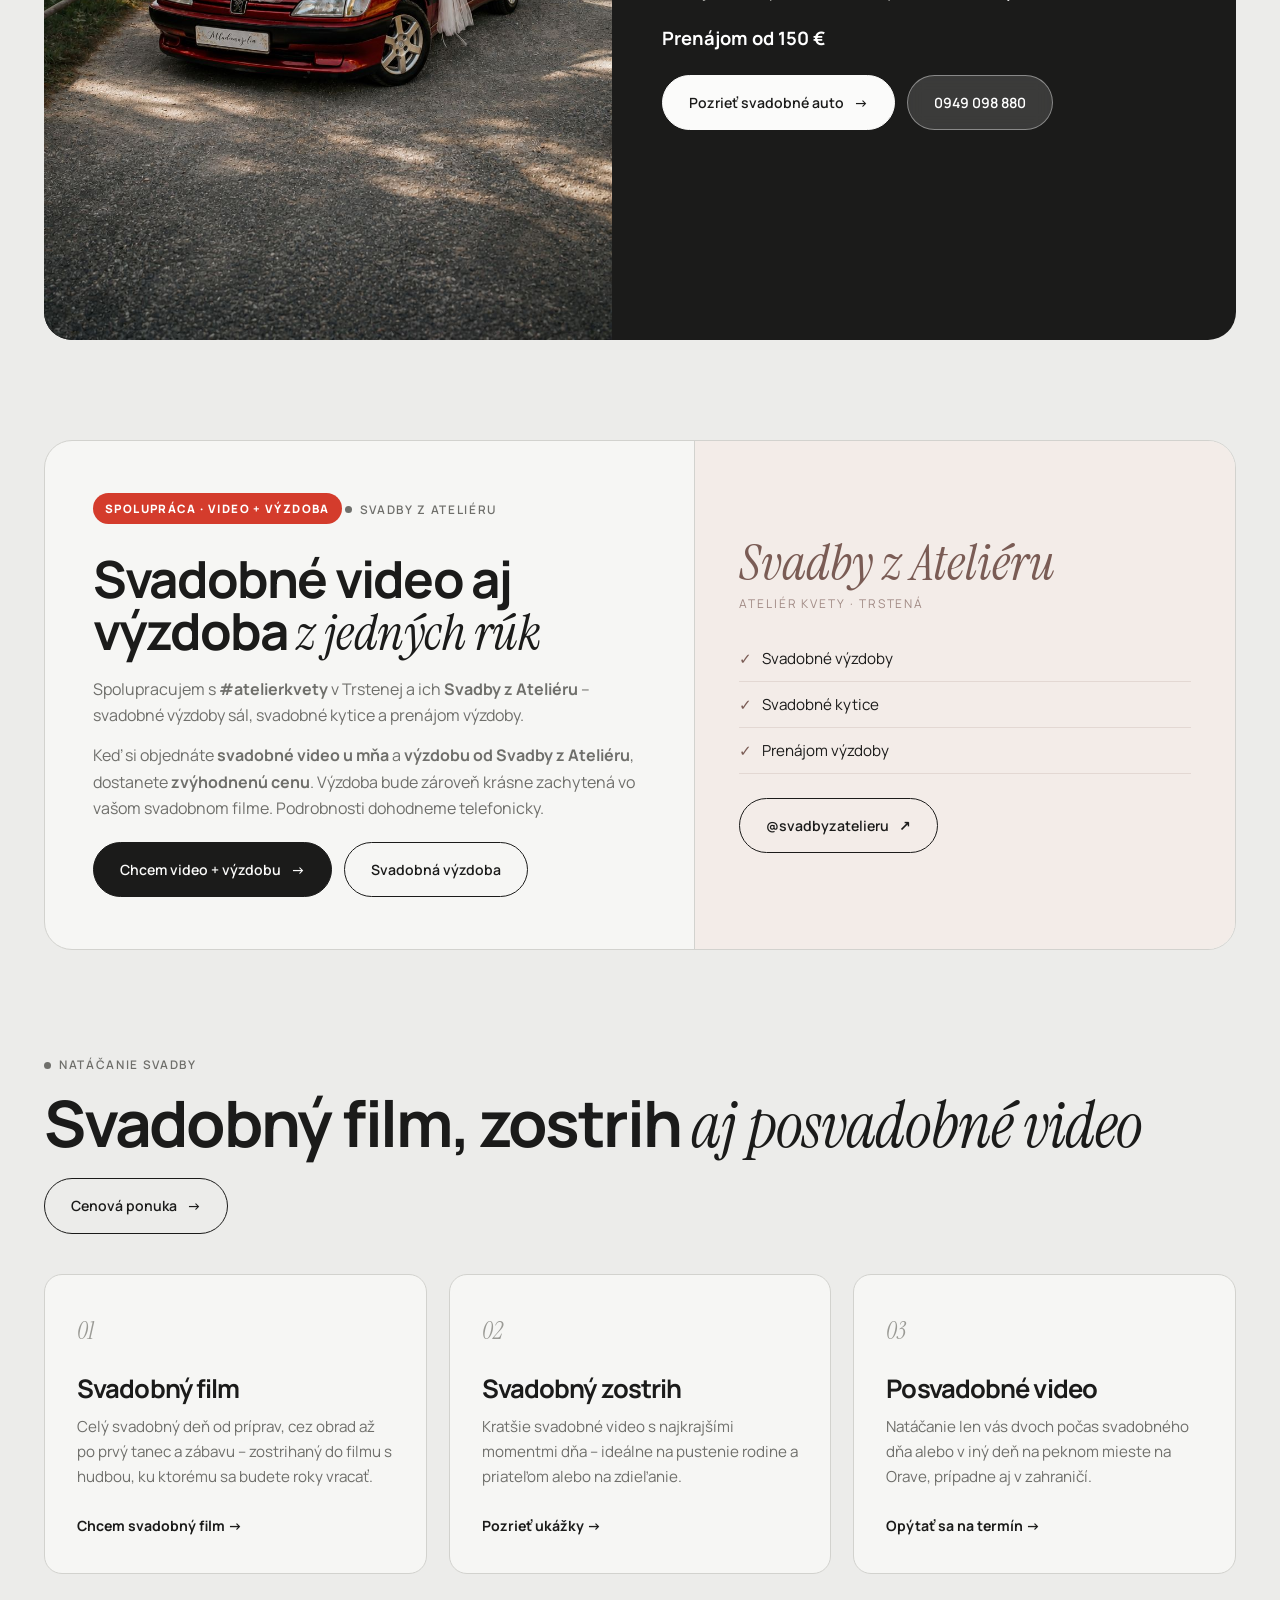
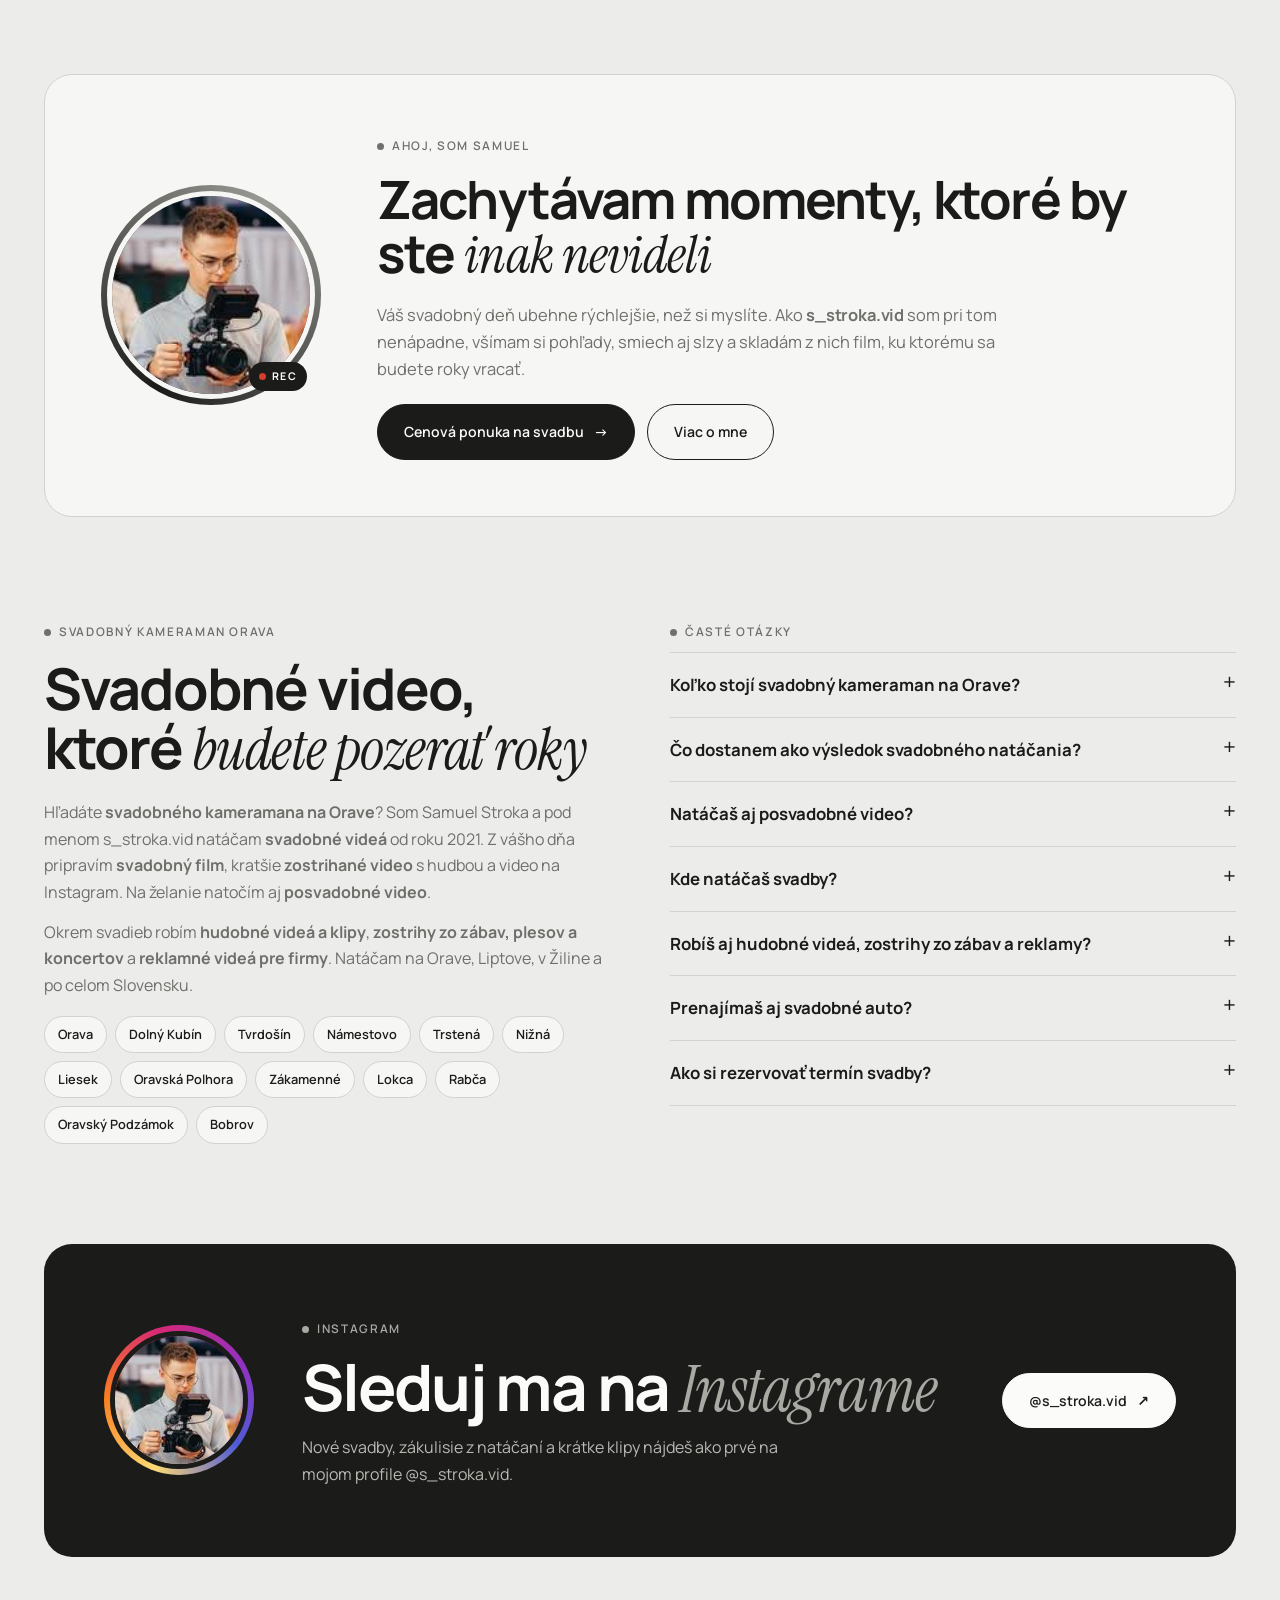
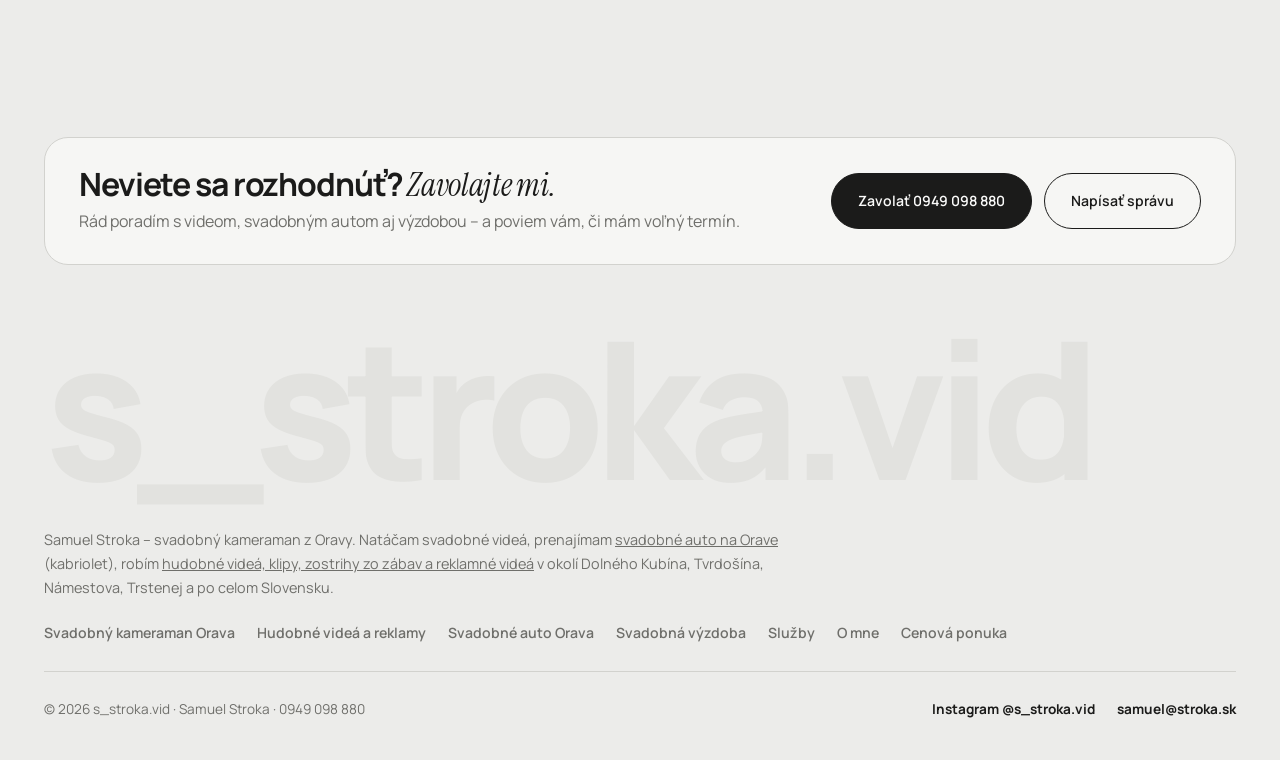
==== commit 12d97e38: "Profesionálny viacstránkový web + SEO Samostatné stránky s čistými adresami (/klipy-a-reklamy, /svad" ====
--- a/index.html
+++ b/index.html
@@ -3,384 +3,68 @@
 <head>
 <meta charset="utf-8">
 <meta name="viewport" content="width=device-width, initial-scale=1">
+<script>(function(){var m={"tvorba": "/klipy-a-reklamy", "auto": "/svadobne-auto", "vyzdoba": "/svadobna-vyzdoba", "sluzby": "/sluzby", "o-mne": "/o-mne", "kontakt": "/cenova-ponuka"},h=location.hash.slice(1);if(m[h])location.replace(m[h]);})();</script>
 <title>Svadobný kameraman Orava | Samuel Stroka – s_stroka.vid</title>
-<meta name="description" content="Svadobný kameraman z Oravy – Samuel Stroka (s_stroka.vid). Svadobné video, svadobný film, posvadobné video, prenájom svadobného auta (kabriolet od 150 €), hudobné videá, klipy a reklamy. Dolný Kubín, Tvrdošín, Námestovo, Trstená.">
+<meta name="description" content="Svadobný kameraman z Oravy – Samuel Stroka (s_stroka.vid). Svadobné video, svadobný film a posvadobné video. Dolný Kubín, Tvrdošín, Námestovo, Trstená a celé Slovensko. Cenová ponuka do 48 hodín.">
 <link rel="canonical" href="https://strokavid.sk/">
-<meta name="robots" content="index, follow">
+<meta name="robots" content="index, follow, max-image-preview:large">
 <meta name="author" content="Samuel Stroka">
 <meta name="geo.region" content="SK-ZI">
 <meta name="geo.placename" content="Orava">
-<meta property="og:image:alt" content="Svadobné video – svadobný kameraman Orava s_stroka.vid">
+<meta name="theme-color" content="#ececea">
 <meta property="og:type" content="website">
 <meta property="og:locale" content="sk_SK">
 <meta property="og:site_name" content="s_stroka.vid">
 <meta property="og:title" content="Svadobný kameraman Orava | Samuel Stroka – s_stroka.vid">
-<meta property="og:description" content="Svadobné videá, hudobné videá, klipy a reklamy. Kameraman z Oravy, natáčam po celom Slovensku.">
+<meta property="og:description" content="Svadobný kameraman z Oravy – Samuel Stroka (s_stroka.vid). Svadobné video, svadobný film a posvadobné video. Dolný Kubín, Tvrdošín, Námestovo, Trstená a celé Slovensko. Cenová ponuka do 48 hodín.">
 <meta property="og:url" content="https://strokavid.sk/">
 <meta property="og:image" content="https://i.ytimg.com/vi/8y20lmfLhx4/maxresdefault.jpg">
+<meta property="og:image:alt" content="Svadobné video – svadobný kameraman Orava s_stroka.vid">
 <meta name="twitter:card" content="summary_large_image">
-<script type="application/ld+json">{"@context": "https://schema.org", "@graph": [{"@type": "ProfessionalService", "@id": "https://strokavid.sk/#samuel", "name": "s_stroka.vid – Samuel Stroka, svadobný kameraman", "alternateName": ["s_stroka.vid", "Samuel Stroka", "Samuel Stroka kameraman", "strokavid"], "description": "Svadobný kameraman z Oravy. Svadobné videá, svadobné filmy, highlight zostrihy, posvadobné videá, hudobné videá, klipy, zostrihy zo zábav a koncertov a reklamné videá.", "url": "https://strokavid.sk/", "telephone": "+421949098880", "email": "samuel@stroka.sk", "image": "https://i.ytimg.com/vi/8y20lmfLhx4/maxresdefault.jpg", "founder": {"@type": "Person", "name": "Samuel Stroka", "jobTitle": "Kameraman", "sameAs": ["https://www.instagram.com/s_stroka.vid/"]}, "address": {"@type": "PostalAddress", "addressLocality": "Liesek", "addressRegion": "Žilinský kraj", "addressCountry": "SK"}, "areaServed": [{"@type": "Place", "name": "Orava"}, {"@type": "Place", "name": "Dolný Kubín"}, {"@type": "Place", "name": "Tvrdošín"}, {"@type": "Place", "name": "Námestovo"}, {"@type": "Place", "name": "Trstená"}, {"@type": "Place", "name": "Nižná"}, {"@type": "Place", "name": "Liesek"}, {"@type": "Place", "name": "Oravská Polhora"}, {"@type": "Place", "name": "Zákamenné"}, {"@type": "Place", "name": "Lokca"}, {"@type": "Place", "name": "Rabča"}, {"@type": "Place", "name": "Oravský Podzámok"}, {"@type": "Place", "name": "Bobrov"}, {"@type": "Place", "name": "Habovka"}, {"@type": "Place", "name": "Zuberec"}, {"@type": "Place", "name": "Ružomberok"}, {"@type": "Place", "name": "Žilina"}, {"@type": "Place", "name": "Liptovský Mikuláš"}, {"@type": "Place", "name": "Liptov"}, {"@type": "Place", "name": "Žilinský kraj"}, {"@type": "Place", "name": "Slovensko"}], "sameAs": ["https://www.instagram.com/s_stroka.vid/"], "foundingDate": "2021", "knowsAbout": ["svadobný kameraman", "svadobné video", "svadobný film", "svadobný highlight", "posvadobné video", "kameraman na svadbu", "natáčanie svadby", "hudobné video", "videoklip", "zostrih zo zábavy", "aftermovie", "video z koncertu", "reklamné video", "reels", "video pre firmy", "svadobné auto", "prenájom svadobného auta", "svadobný kabriolet"], "hasOfferCatalog": {"@type": "OfferCatalog", "name": "Služby s_stroka.vid", "itemListElement": [{"@type": "Offer", "itemOffered": {"@type": "Service", "name": "Svadobné video", "areaServed": "Orava"}}, {"@type": "Offer", "itemOffered": {"@type": "Service", "name": "Svadobný film", "areaServed": "Orava"}}, {"@type": "Offer", "itemOffered": {"@type": "Service", "name": "Svadobný highlight zostrih", "areaServed": "Orava"}}, {"@type": "Offer", "itemOffered": {"@type": "Service", "name": "Posvadobné video", "areaServed": "Orava"}}, {"@type": "Offer", "itemOffered": {"@type": "Service", "name": "Hudobné video a videoklip", "areaServed": "Orava"}}, {"@type": "Offer", "itemOffered": {"@type": "Service", "name": "Zostrih zo zábavy a koncertu", "areaServed": "Orava"}}, {"@type": "Offer", "itemOffered": {"@type": "Service", "name": "Reklamné video pre firmy", "areaServed": "Orava"}}, {"@type": "Offer", "itemOffered": {"@type": "Service", "name": "Krátke video a reels", "areaServed": "Orava"}}, {"@type": "Offer", "itemOffered": {"@type": "Service", "name": "Prenájom svadobného auta – Peugeot 306 Cabriolet", "areaServed": "Orava"}, "priceSpecification": {"@type": "PriceSpecification", "minPrice": 150, "price": 150, "priceCurrency": "EUR"}}]}}, {"@type": "WebSite", "@id": "https://strokavid.sk/#web", "url": "https://strokavid.sk/", "name": "s_stroka.vid", "inLanguage": "sk"}, {"@type": "VideoObject", "name": "Svadobný zostrih – s_stroka.vid", "description": "Svadobné video od svadobného kameramana z Oravy Samuela Stroku.", "thumbnailUrl": "https://i.ytimg.com/vi/8y20lmfLhx4/maxresdefault.jpg", "uploadDate": "2026-01-01", "embedUrl": "https://www.youtube.com/embed/8y20lmfLhx4", "contentUrl": "https://www.youtube.com/watch?v=8y20lmfLhx4"}, {"@type": "FAQPage", "mainEntity": [{"@type": "Question", "name": "Koľko stojí svadobný kameraman na Orave?", "acceptedAnswer": {"@type": "Answer", "text": "Cena svadobného videa závisí od rozsahu natáčania (obrad, časť dňa alebo celý deň), dĺžky výsledného filmu a lokality. Vyplňte formulár s dátumom a miestom svadby a do 48 hodín vám pošlem cenovú ponuku na mieru."}}, {"@type": "Question", "name": "Čo dostanem ako výsledok svadobného natáčania?", "acceptedAnswer": {"@type": "Answer", "text": "Podľa dohody svadobný film, kratšie zostrihané video s hudbou a krátke video na Instagram, TikTok alebo Facebook. Hotové video dostanete online, pripravené na zdieľanie."}}, {"@type": "Question", "name": "Natáčaš aj posvadobné video?", "acceptedAnswer": {"@type": "Answer", "text": "Áno. Posvadobné video sa dá natočiť počas svadobného dňa alebo samostatne v iný deň na peknom mieste na Orave. Za posvadobným natáčaním chodím aj do zahraničia – miesto a termín sú individuálne podľa dohody."}}, {"@type": "Question", "name": "Kde natáčaš svadby?", "acceptedAnswer": {"@type": "Answer", "text": "Som z Oravy, najčastejšie natáčam v okolí Dolného Kubína, Tvrdošína, Námestova, Trstenej, Nižnej a celej Oravy. Za svadbami cestujem aj na Liptov, do Žiliny a po celom Slovensku."}}, {"@type": "Question", "name": "Robíš aj hudobné videá, zostrihy zo zábav a reklamy?", "acceptedAnswer": {"@type": "Answer", "text": "Áno. Okrem svadieb natáčam hudobné videá a klipy pre kapely a spevákov, videá zo zábav, plesov a koncertov, reklamné videá pre firmy a krátke videá na sociálne siete."}}, {"@type": "Question", "name": "Prenajímaš aj svadobné auto?", "acceptedAnswer": {"@type": "Answer", "text": "Áno. Prenajímam červený kabriolet Peugeot 306 Cabriolet ako svadobné auto na Orave – od 150 €, podrobnosti telefonicky na 0949 098 880. So svadobným videom za zvýhodnenú cenu."}}, {"@type": "Question", "name": "Ako si rezervovať termín svadby?", "acceptedAnswer": {"@type": "Answer", "text": "Napíšte mi cez formulár na tejto stránke, zavolajte na 0949 098 880 alebo napíšte na Instagram @s_stroka.vid. Termíny sa rýchlo míňajú, preto odporúčam ozvať sa čo najskôr."}}]}]}</script>
-<link rel="icon" href="[data-uri]">
+<link rel="icon" href="/samuel-stroka.jpg" type="image/jpeg">
+<link rel="apple-touch-icon" href="/samuel-stroka.jpg">
 <link rel="preconnect" href="https://fonts.googleapis.com">
 <link rel="preconnect" href="https://fonts.gstatic.com" crossorigin>
-<link href="https://fonts.googleapis.com/css2?family=Manrope:wght@300;400;500;600;700;800&family=Instrument+Serif:ital@0;1&display=swap" rel="stylesheet">
-<style>
-:root{
-  --bg:#ececea; --bg2:#e2e2df; --card:#f6f6f4; --white:#fbfbfa; --line:#d2d2ce;
-  --text:#1b1b1a; --muted:#6f6f6b; --soft:#9a9a95; --dark:#1b1b1a;
-  --sans:'Manrope',system-ui,sans-serif; --serif:'Instrument Serif',Georgia,serif;
-  --max:1240px; --r:18px;
-}
-*{box-sizing:border-box;margin:0;padding:0}
-body{background:var(--bg);color:var(--text);font-family:var(--sans);line-height:1.65;-webkit-font-smoothing:antialiased;overflow-x:hidden}
-img{max-width:100%;display:block}
-a{color:inherit;text-decoration:none}
-.wrap{max-width:var(--max);margin:0 auto;padding:0 24px}
-h1,h2,h3{font-weight:700;letter-spacing:-.035em;line-height:1.02}
-.it{font-family:var(--serif);font-style:italic;font-weight:400;letter-spacing:-.01em}
-.tag{display:inline-flex;align-items:center;gap:8px;font-size:.74rem;font-weight:600;letter-spacing:.14em;text-transform:uppercase;color:var(--muted)}
-.tag::before{content:"";width:7px;height:7px;border-radius:50%;background:currentColor}
-.handle{font-weight:700;letter-spacing:-.01em}
-.btn{display:inline-flex;align-items:center;gap:10px;padding:15px 26px;border-radius:999px;background:var(--dark);color:var(--white);font-family:var(--sans);font-size:.88rem;font-weight:600;border:1px solid var(--dark);cursor:pointer;transition:.3s}
-.btn:hover{background:transparent;color:var(--dark)}
-.btn.ghost{background:transparent;color:var(--dark)}
-.btn.ghost:hover{background:var(--dark);color:var(--white)}
-.btn.light{background:var(--white);color:var(--dark);border-color:var(--white)}
-.btn.light:hover{background:transparent;color:var(--white)}
-.btn.glass{background:rgba(255,255,255,.14);color:#fff;border-color:rgba(255,255,255,.4);backdrop-filter:blur(8px)}
-.btn.glass:hover{background:#fff;color:var(--dark)}
-.btn .ar{transition:transform .3s}
-.btn:hover .ar{transform:translateX(4px)}
-
-/* NAV */
-header{position:fixed;top:14px;left:0;right:0;z-index:50;padding:0 14px}
-.nav{max-width:var(--max);margin:0 auto;display:flex;align-items:center;justify-content:space-between;height:62px;padding:0 8px 0 10px;background:rgba(251,251,250,.82);backdrop-filter:blur(14px);-webkit-backdrop-filter:blur(14px);border:1px solid rgba(210,210,206,.7);border-radius:999px}
-.logo{font-weight:800;font-size:1.1rem;letter-spacing:-.03em;display:flex;align-items:center;gap:10px}
-.logo img{width:42px;height:42px;border-radius:50%;object-fit:cover}
-.logo i{width:8px;height:8px;border-radius:50%;background:#d43c2c;display:inline-block;animation:rec 1.6s infinite}
-@keyframes rec{50%{opacity:.25}}
-.links{display:flex;gap:2px;align-items:center}
-.links a{font-size:.86rem;font-weight:500;color:var(--muted);padding:9px 15px;border-radius:999px;transition:.25s}
-.links a:hover{color:var(--text);background:var(--bg)}
-.links a.active{background:var(--bg2);color:var(--text)}
-.links a.cta-link{background:var(--dark);color:var(--white);margin-left:6px}
-.links a.cta-link:hover,.links a.cta-link.active{background:#000;color:#fff}
-.burger{display:none;background:none;border:0;width:44px;height:44px;position:relative;cursor:pointer}
-.burger span{position:absolute;left:12px;right:12px;height:1.5px;background:var(--text);transition:.3s}
-.burger span:nth-child(1){top:17px}.burger span:nth-child(2){top:26px}
-.menu-open .burger span:nth-child(1){top:21px;transform:rotate(45deg)}
-.menu-open .burger span:nth-child(2){top:21px;transform:rotate(-45deg)}
-
-/* PAGES */
-.page{display:none}
-.page.active{display:block;animation:fade .55s ease}
-@keyframes fade{from{opacity:0;transform:translateY(14px)}to{opacity:1;transform:none}}
-section{padding:100px 0}
-.page-head{padding:170px 0 50px}
-.page-head h1{font-size:clamp(3rem,8vw,6.6rem);margin-top:18px}
-.page-head p{color:var(--muted);max-width:560px;margin-top:20px;font-size:1.08rem}
-.page-nav{display:flex;gap:10px;flex-wrap:wrap;margin-top:30px}
-.chip{padding:10px 18px;border-radius:999px;border:1px solid var(--line);font-size:.85rem;font-weight:600;transition:.25s;background:var(--card)}
-.chip:hover{border-color:var(--dark)}
-
-.hero{padding:170px 0 70px}
-.hero h1{font-size:clamp(3.4rem,11vw,10rem);margin:22px 0 34px}
-.hero-row{display:flex;justify-content:space-between;align-items:end;gap:30px;flex-wrap:wrap;border-top:1px solid var(--line);padding-top:30px}
-.hero-row p{max-width:460px;color:var(--muted);font-size:1.08rem}
-.hero-btns{display:flex;gap:12px;flex-wrap:wrap}
-
-/* VIDEO KARTY */
-.grid3{display:grid;grid-template-columns:repeat(3,1fr);gap:22px}
-.grid2{display:grid;grid-template-columns:repeat(2,1fr);gap:22px}
-.vid{cursor:pointer}
-.vid .thumb{position:relative;aspect-ratio:16/10;border-radius:var(--r);overflow:hidden;background:var(--bg2)}
-.vid.big .thumb{aspect-ratio:16/8}
-.vid.vert .thumb{aspect-ratio:9/16}
-.vid .thumb iframe{position:absolute;inset:0;width:100%;height:100%;border:0;background:#000}
-.vid.playing{cursor:default}
-.vid.playing .thumb img{transform:none}
-.vid .yt{display:none;font-size:.78rem;font-weight:600;color:var(--muted);margin-top:6px}
-.vid.playing .yt{display:inline-block}
-.vid .yt:hover{color:var(--text);text-decoration:underline}
-.vid .thumb img{width:100%;height:100%;object-fit:cover;color:transparent;transition:transform 1s ease}
-.vid:hover .thumb img{transform:scale(1.05)}
-.vid .play{position:absolute;right:14px;bottom:14px;width:50px;height:50px;border-radius:50%;background:rgba(251,251,250,.92);display:flex;align-items:center;justify-content:center;transition:.3s}
-.vid.big .play{width:84px;height:84px;right:auto;bottom:auto;top:50%;left:50%;transform:translate(-50%,-50%)}
-.vid .play::after{content:"";border-left:12px solid var(--dark);border-top:8px solid transparent;border-bottom:8px solid transparent;margin-left:3px}
-.vid:hover .play{background:var(--dark)}
-.vid:hover .play::after{border-left-color:var(--white)}
-.vid .row{display:flex;justify-content:space-between;align-items:baseline;margin-top:14px;gap:12px}
-.vid h3{font-size:1.1rem;letter-spacing:-.02em;overflow:hidden;text-overflow:ellipsis;display:-webkit-box;-webkit-line-clamp:2;-webkit-box-orient:vertical}
-.vid.big h3{font-size:1.5rem}
-.vid small{color:var(--soft);font-size:.78rem;white-space:nowrap;font-weight:600;letter-spacing:.06em;text-transform:uppercase}
-.sec-title{display:flex;justify-content:space-between;align-items:end;margin-bottom:40px;gap:20px;flex-wrap:wrap}
-.sec-title h2{font-size:clamp(2.4rem,5vw,4rem);margin-top:14px}
-.shorts{display:grid;grid-template-columns:1.1fr 1fr 1fr;gap:22px;align-items:end}
-.shorts-text h3{font-size:clamp(2rem,4vw,3rem);margin:14px 0 16px}
-.shorts-text p{color:var(--muted)}
-
-/* MARQUEE */
-.marquee{border-top:1px solid var(--line);border-bottom:1px solid var(--line);overflow:hidden;padding:24px 0;background:var(--card)}
-.mq{display:flex;gap:50px;white-space:nowrap;animation:mq 32s linear infinite;width:max-content}
-.mq span{font-size:clamp(1.7rem,4vw,2.8rem);font-weight:700;letter-spacing:-.03em}
-.mq span.it{color:var(--soft)}
-@keyframes mq{to{transform:translateX(-50%)}}
-
-/* O MNE / INTRO */
-.me{display:grid;grid-template-columns:auto 1fr;gap:56px;align-items:center;background:var(--card);border:1px solid var(--line);border-radius:calc(var(--r) + 10px);padding:56px}
-.avatar{position:relative;width:220px;height:220px;border-radius:50%;padding:6px;background:conic-gradient(from 210deg,#1b1b1a,#9a9a95,#1b1b1a)}
-.avatar img{width:100%;height:100%;border-radius:50%;object-fit:cover;border:5px solid var(--card)}
-.avatar .rec{position:absolute;bottom:14px;right:14px;background:var(--dark);color:#fff;font-size:.66rem;font-weight:700;letter-spacing:.12em;padding:6px 10px;border-radius:999px;display:flex;align-items:center;gap:6px}
-.avatar .rec i{width:7px;height:7px;border-radius:50%;background:#d43c2c;animation:rec 1.6s infinite}
-.me h2{font-size:clamp(2rem,4.2vw,3.3rem);margin:16px 0 18px}
-.me p{color:var(--muted);margin-bottom:14px;font-size:1.03rem;max-width:640px}
-.stats{display:grid;grid-template-columns:repeat(3,1fr);gap:12px;margin-top:30px}
-.stat{background:var(--white);border:1px solid var(--line);border-radius:var(--r);padding:22px}
-.stat b{display:block;font-size:2.2rem;letter-spacing:-.04em;line-height:1}
-.stat span{font-size:.8rem;color:var(--muted)}
-
-/* SLUŽBY */
-.cards{display:grid;grid-template-columns:repeat(3,1fr);gap:22px}
-.svc{background:var(--card);border:1px solid var(--line);border-radius:var(--r);padding:36px 32px;transition:.35s;display:flex;flex-direction:column}
-.svc:hover{background:var(--white);transform:translateY(-4px);box-shadow:0 20px 50px -20px rgba(0,0,0,.15)}
-.svc .n{font-family:var(--serif);font-style:italic;font-size:1.5rem;color:var(--soft)}
-.svc h3{font-size:1.6rem;margin:26px 0 12px}
-.svc p{color:var(--muted);font-size:.95rem;flex:1;margin-bottom:24px}
-.svc .more{font-weight:700;font-size:.88rem}
-.svc .more:hover{text-decoration:underline}
-.pkg{background:var(--card);border:1px solid var(--line);border-radius:var(--r);padding:38px 32px;display:flex;flex-direction:column}
-.pkg.feat{background:var(--dark);color:var(--white);border-color:var(--dark)}
-.pkg.feat li{color:#b9b9b4;border-color:#3a3a38}
-.pkg.feat .btn{background:var(--white);color:var(--dark);border-color:var(--white)}
-.pkg.feat .btn:hover{background:transparent;color:var(--white)}
-.pkg .label{font-size:.72rem;font-weight:700;letter-spacing:.14em;text-transform:uppercase;opacity:.6}
-.pkg h3{font-size:2rem;margin-top:10px}
-.pkg .price{font-family:var(--serif);font-style:italic;font-size:1.6rem;margin:4px 0 22px;opacity:.75}
-.pkg ul{list-style:none;flex:1;margin-bottom:28px}
-.pkg li{padding:11px 0;border-bottom:1px solid var(--line);color:var(--muted);font-size:.93rem;display:flex;gap:10px}
-.pkg li::before{content:"✓";font-weight:700}
-.steps{display:grid;grid-template-columns:repeat(4,1fr);gap:22px;counter-reset:s}
-.step{border-top:1.5px solid var(--dark);padding-top:22px}
-.step::before{counter-increment:s;content:"0" counter(s);font-family:var(--serif);font-style:italic;font-size:2.4rem;line-height:1;display:block;margin-bottom:14px;color:var(--soft)}
-.step h4{font-size:1.05rem;margin-bottom:6px}
-.step p{color:var(--muted);font-size:.92rem}
-
-/* INSTAGRAM */
-.ig{background:var(--dark);color:var(--white);border-radius:calc(var(--r) + 10px);padding:70px 60px;display:grid;grid-template-columns:auto 1fr auto;gap:48px;align-items:center}
-.ig .avatar{width:150px;height:150px;background:conic-gradient(from 200deg,#feda75,#fa7e1e,#d62976,#962fbf,#4f5bd5,#feda75)}
-.ig .avatar img{border-color:var(--dark)}
-.ig h2{font-size:clamp(2.2rem,5vw,4.2rem)}
-.ig h2 .it{color:#a9a9a4}
-.ig p{color:#b9b9b4;margin-top:12px;max-width:520px}
-
-/* KONTAKT */
-.contact{display:grid;grid-template-columns:5fr 7fr;gap:60px;align-items:start}
-.info-head{display:flex;align-items:center;gap:18px;margin-bottom:22px}
-.info-head img{width:72px;height:72px;border-radius:50%;object-fit:cover}
-.info-head b{display:block;font-size:1.2rem;letter-spacing:-.02em}
-.info-head span{color:var(--muted);font-size:.9rem}
-.info-card{background:var(--card);border:1px solid var(--line);border-radius:var(--r);padding:8px 26px}
-.info-row{display:flex;justify-content:space-between;align-items:center;padding:18px 0;border-bottom:1px solid var(--line);gap:16px}
-.info-row:last-child{border:0}
-.info-row span{font-size:.8rem;color:var(--muted);font-weight:500}
-.info-row a,.info-row b{font-weight:700;text-align:right}
-.info-row a:hover{text-decoration:underline}
-form{background:var(--white);border:1px solid var(--line);border-radius:calc(var(--r) + 6px);padding:40px;display:grid;grid-template-columns:1fr 1fr;gap:18px}
-form h3{grid-column:1/-1;font-size:1.7rem}
-form .lead{grid-column:1/-1;color:var(--muted);font-size:.95rem;margin:-8px 0 6px}
-form[hidden]{display:none}
-.f-sec{grid-column:1/-1;font-size:.72rem;font-weight:700;letter-spacing:.14em;text-transform:uppercase;color:var(--soft);padding-top:14px;border-top:1px solid var(--line);margin-top:6px}
-.tabs-label{font-size:.78rem;font-weight:700;letter-spacing:.14em;text-transform:uppercase;color:var(--muted);margin-bottom:12px}
-.tabs{display:grid;grid-template-columns:1fr 1fr;gap:6px;background:var(--bg2);padding:6px;border-radius:22px;margin-bottom:20px}
-.tabs button{border:2px solid transparent;background:var(--white);font-family:var(--sans);font-size:clamp(1.05rem,2.4vw,1.35rem);font-weight:800;letter-spacing:-.02em;color:var(--text);padding:22px 16px;border-radius:17px;cursor:pointer;transition:.25s}
-.tabs button:hover{border-color:var(--dark)}
-.tabs button.on{background:var(--dark);color:var(--white);border-color:var(--dark)}
-.tabs button small{display:block;font-size:.72rem;font-weight:500;letter-spacing:0;opacity:.65;margin-top:4px}
-.lb-yt{position:absolute;bottom:22px;left:50%;transform:translateX(-50%);color:#fff;font-size:.85rem;font-weight:600;opacity:.8}
-.lb-yt:hover{opacity:1;text-decoration:underline}
-.f{display:flex;flex-direction:column;gap:7px}
-.f.full{grid-column:1/-1}
-label{font-size:.78rem;font-weight:600;color:var(--muted)}
-input,select,textarea{background:var(--bg);border:1px solid transparent;border-radius:12px;color:var(--text);font-family:var(--sans);font-size:.98rem;padding:14px 16px;outline:none;transition:.25s;-webkit-appearance:none;appearance:none;width:100%}
-select{background-image:linear-gradient(45deg,transparent 50%,var(--muted) 50%),linear-gradient(135deg,var(--muted) 50%,transparent 50%);background-position:calc(100% - 20px) 52%,calc(100% - 15px) 52%;background-size:5px 5px;background-repeat:no-repeat}
-input:focus,select:focus,textarea:focus{border-color:var(--dark);background:var(--white)}
-textarea{resize:vertical;min-height:130px}
-.hp{position:absolute;left:-9999px}
-.form-msg{grid-column:1/-1;font-size:.93rem;font-weight:600}
-.form-msg.ok{color:#2d7a46}.form-msg.err{color:#b8402e}
-
-/* SVADOBNÉ AUTO */
-.car-grid{display:grid;grid-template-columns:1.35fr 1fr;gap:22px;align-items:stretch}
-.car-main{border-radius:calc(var(--r) + 6px);overflow:hidden;background:var(--bg2);min-height:100%}
-.car-main img{width:100%;height:100%;object-fit:cover;object-position:center 62%}
-.car-info{background:var(--card);border:1px solid var(--line);border-radius:calc(var(--r) + 6px);padding:36px 32px;display:flex;flex-direction:column}
-.car-info h2{font-size:clamp(1.9rem,3.4vw,2.6rem);margin:14px 0 14px}
-.car-info p{color:var(--muted);margin-bottom:14px}
-.car-list{list-style:none;margin:6px 0 24px}
-.car-list li{padding:10px 0;border-bottom:1px solid var(--line);display:flex;gap:10px;font-size:.95rem}
-.car-list li::before{content:"✓";font-weight:700}
-.price-box{background:var(--dark);color:var(--white);border-radius:var(--r);padding:22px 24px;margin-top:auto}
-.price-box small{display:block;font-size:.75rem;letter-spacing:.14em;text-transform:uppercase;opacity:.6}
-.price-box b{display:block;font-size:2.6rem;letter-spacing:-.04em;line-height:1.1;margin:4px 0 6px}
-.price-box p{color:#b9b9b4;font-size:.9rem;margin:0 0 16px}
-.car-gallery{display:grid;grid-template-columns:repeat(3,1fr);gap:22px;margin-top:22px}
-.car-gallery a{display:block;border-radius:var(--r);overflow:hidden;aspect-ratio:4/5;background:var(--bg2)}
-.car-gallery img{width:100%;height:100%;object-fit:cover;transition:transform 1s ease}
-.car-gallery a:hover img{transform:scale(1.04)}
-@media (max-width:980px){.car-grid{grid-template-columns:1fr}.car-main{aspect-ratio:3/2}.car-gallery{grid-template-columns:1fr 1fr}}
-@media (max-width:520px){.car-gallery{grid-template-columns:1fr}.car-info{padding:28px 22px}}
-
-.bundle{display:grid;grid-template-columns:1fr auto;gap:28px;align-items:center;background:var(--white);border:2px solid var(--dark);border-radius:calc(var(--r) + 6px);padding:30px 34px;margin-top:34px;position:relative}
-.bundle .bdg{position:absolute;top:-14px;left:30px;background:#d43c2c;color:#fff;font-size:.72rem;font-weight:800;letter-spacing:.12em;text-transform:uppercase;padding:6px 14px;border-radius:999px}
-.bundle .ico{font-size:2.6rem;line-height:1}
-.bundle h3{font-size:clamp(1.4rem,2.6vw,1.9rem);margin-bottom:6px}
-.bundle p{color:var(--muted);margin:0}
-.car-teaser{display:grid;grid-template-columns:1fr 1.1fr;background:var(--dark);color:var(--white);border-radius:calc(var(--r) + 10px);overflow:hidden}
-.car-teaser .img{min-height:360px;background:#000}
-.car-teaser .img img{width:100%;height:100%;object-fit:cover}
-.car-teaser .txt{padding:56px 50px;display:flex;flex-direction:column;justify-content:center}
-.car-teaser h2{font-size:clamp(2.2rem,4.6vw,3.6rem);margin:14px 0 16px}
-.car-teaser h2 .it{color:#a9a9a4}
-.car-teaser p{color:#b9b9b4;margin-bottom:12px}
-.car-teaser .price{font-size:1.15rem;font-weight:700;color:#fff;margin:6px 0 22px}
-.car-teaser .bdg2{display:inline-block;background:#d43c2c;color:#fff;font-size:.72rem;font-weight:800;letter-spacing:.12em;text-transform:uppercase;padding:6px 12px;border-radius:999px;margin-bottom:14px;width:max-content}
-@media (max-width:980px){.bundle{grid-template-columns:1fr;gap:14px;padding:34px 24px 26px}.bundle .ico{display:none}.car-teaser{grid-template-columns:1fr}.car-teaser .img{min-height:0;aspect-ratio:4/3}.car-teaser .txt{padding:34px 26px}}
-
-.partner{display:grid;grid-template-columns:1.2fr 1fr;gap:0;border:1px solid var(--line);border-radius:calc(var(--r) + 10px);overflow:hidden;background:var(--card)}
-.partner .txt{padding:52px 48px}
-.partner h2{font-size:clamp(2rem,4.2vw,3.2rem);margin:14px 0 16px}
-.partner p{color:var(--muted);margin-bottom:14px}
-.partner .bdg2{display:inline-block;background:#d43c2c;color:#fff;font-size:.72rem;font-weight:800;letter-spacing:.12em;text-transform:uppercase;padding:6px 12px;border-radius:999px;margin-bottom:14px}
-.partner .side{background:#f3ece8;padding:52px 44px;display:flex;flex-direction:column;justify-content:center;border-left:1px solid var(--line)}
-.partner .brand{font-family:var(--serif);font-style:italic;font-size:clamp(2.2rem,4vw,3.2rem);line-height:1;color:#7a5c55}
-.partner .brand small{display:block;font-family:var(--sans);font-style:normal;font-size:.75rem;letter-spacing:.16em;text-transform:uppercase;color:#a08a84;margin-top:10px}
-.partner ul{list-style:none;margin:26px 0 24px}
-.partner li{padding:10px 0;border-bottom:1px solid #e3d8d3;display:flex;gap:10px;font-size:.95rem}
-.partner li::before{content:"✓";font-weight:700;color:#7a5c55}
-@media (max-width:980px){.partner{grid-template-columns:1fr}.partner .txt{padding:34px 26px}.partner .side{padding:34px 26px;border-left:0;border-top:1px solid var(--line)}}
-
-.igcard{max-width:760px;margin:70px auto 0;background:#fff;border:1px solid var(--line);border-radius:calc(var(--r) + 6px);overflow:hidden;box-shadow:0 30px 70px -40px rgba(0,0,0,.35)}
-.igcard .bar{display:flex;align-items:center;justify-content:space-between;padding:12px 18px;border-bottom:1px solid #efefef;font-weight:700;font-size:.95rem}
-.igcard .bar span{font-family:'Instrument Serif',Georgia,serif;font-style:italic;font-weight:400;font-size:1.35rem}
-.igcard .head{display:flex;align-items:center;gap:22px;padding:22px 22px 16px}
-.igcard .av{width:92px;height:92px;border-radius:50%;padding:3px;background:conic-gradient(from 200deg,#feda75,#fa7e1e,#d62976,#962fbf,#4f5bd5,#feda75);flex:none}
-.igcard .av img{width:100%;height:100%;border-radius:50%;border:3px solid #fff;object-fit:cover}
-.igcard .who b{display:block;font-size:1.15rem;letter-spacing:-.01em}
-.igcard .who small{display:block;color:#737373;font-size:.85rem;margin:2px 0 10px}
-.igcard .who a{display:inline-block;background:#0095f6;color:#fff;font-size:.82rem;font-weight:600;padding:7px 18px;border-radius:8px}
-.igcard .who a:hover{background:#1877f2}
-.igcard .tabs2{display:flex;justify-content:center;gap:40px;border-top:1px solid #efefef;font-size:.7rem;font-weight:700;letter-spacing:.14em;color:#262626;text-transform:uppercase}
-.igcard .tabs2 span{padding:12px 0;border-top:1px solid #262626;margin-top:-1px}
-.igcard .grid img{width:100%;display:block}
-.igcard .cap{padding:12px 18px;color:#737373;font-size:.8rem;text-align:center}
-@media (max-width:520px){.igcard .av{width:72px;height:72px}.igcard .head{gap:16px;padding:18px 16px 14px}}
-
-.helpbox{margin-top:22px;background:var(--dark);color:var(--white);border-radius:var(--r);padding:28px 26px;position:relative;overflow:hidden}
-.helpbox::after{content:"?";position:absolute;right:-6px;top:-34px;font-family:var(--serif);font-style:italic;font-size:11rem;line-height:1;color:rgba(255,255,255,.06);pointer-events:none}
-.helpbox h3{font-size:1.5rem;margin:12px 0 10px}
-.helpbox p{color:#b9b9b4;font-size:.95rem;margin-bottom:18px}
-.helpbox .btn{background:var(--white);color:var(--dark);border-color:var(--white)}
-.helpbox .btn:hover{background:transparent;color:var(--white)}
-.helpbox small{display:block;color:#8d8d88;font-size:.78rem;margin-top:12px}
-.callband{display:flex;align-items:center;justify-content:space-between;gap:24px;flex-wrap:wrap;background:var(--card);border:1px solid var(--line);border-radius:calc(var(--r) + 6px);padding:30px 34px;margin-bottom:60px}
-.callband h3{font-size:clamp(1.4rem,2.8vw,2rem)}
-.callband p{color:var(--muted);margin-top:6px}
-.callband .hero-btns{flex:none}
-@media (max-width:520px){.callband{padding:26px 22px}}
-
-/* SEO / FAQ */
-.seo-text{display:grid;grid-template-columns:1fr 1fr;gap:60px;align-items:start}
-.seo-text h2{font-size:clamp(2.2rem,4.6vw,3.6rem);margin:16px 0 20px}
-.seo-text p{color:var(--muted);margin-bottom:14px}
-.towns{display:flex;flex-wrap:wrap;gap:8px;margin-top:18px}
-.towns span{font-size:.8rem;font-weight:600;padding:7px 13px;border:1px solid var(--line);border-radius:999px;background:var(--card)}
-.faq details{border-top:1px solid var(--line);padding:18px 0}
-.faq details:last-child{border-bottom:1px solid var(--line)}
-.faq summary{cursor:pointer;font-weight:700;font-size:1.05rem;list-style:none;display:flex;justify-content:space-between;gap:16px}
-.faq summary::after{content:"+";font-weight:400;font-size:1.4rem;line-height:1}
-.faq details[open] summary::after{content:"–"}
-.faq details p{color:var(--muted);margin-top:10px}
-@media (max-width:980px){.seo-text{grid-template-columns:1fr;gap:30px}}
-
-/* PÄTA */
-footer{padding:80px 0 40px}
-.foot-big{font-size:clamp(3.2rem,15vw,13rem);font-weight:800;letter-spacing:-.06em;line-height:.85;color:var(--bg2);margin-bottom:40px;user-select:none}
-.foot{display:flex;justify-content:space-between;align-items:center;gap:20px;flex-wrap:wrap;padding-top:26px;border-top:1px solid var(--line);font-size:.85rem;color:var(--muted)}
-.social{display:flex;gap:22px;flex-wrap:wrap}
-.social a{font-weight:700;color:var(--text)}
-.social a:hover{text-decoration:underline}
-
-/* LIGHTBOX */
-.lb{position:fixed;inset:0;z-index:200;background:rgba(20,20,19,.88);backdrop-filter:blur(10px);display:none;align-items:center;justify-content:center;padding:24px}
-.lb.open{display:flex}
-.lb-frame{width:min(1200px,100%);aspect-ratio:16/9;background:#000;border-radius:var(--r);overflow:hidden;box-shadow:0 40px 100px -30px rgba(0,0,0,.5)}
-.lb-frame.vert{width:auto;height:min(86vh,900px);aspect-ratio:9/16}
-.lb-frame iframe{width:100%;height:100%;border:0}
-.lb-close{position:absolute;top:22px;right:22px;width:50px;height:50px;border-radius:50%;background:var(--white);color:var(--dark);border:0;font-size:1.3rem;cursor:pointer}
-
-.reveal{opacity:0;transform:translateY(26px);transition:.9s cubic-bezier(.2,.7,.2,1)}
-.reveal.in{opacity:1;transform:none}
-
-@media (max-width:1180px){
-  .links{position:fixed;top:86px;left:14px;right:14px;flex-direction:column;align-items:stretch;background:var(--white);border:1px solid var(--line);border-radius:22px;padding:10px;opacity:0;pointer-events:none;transform:translateY(-8px);transition:.3s}
-  .links a{padding:15px 18px;font-size:1rem}
-  .links a.cta-link{margin:6px 0 0;text-align:center}
-  .menu-open .links{opacity:1;pointer-events:auto;transform:none}
-  .burger{display:block}
-}
-@media (max-width:980px){
-  .contact{grid-template-columns:1fr}
-  .grid3,.cards{grid-template-columns:1fr}
-  .grid2{grid-template-columns:1fr}
-  .shorts{grid-template-columns:1fr 1fr}
-  .shorts-text{grid-column:1/-1}
-  .steps{grid-template-columns:1fr 1fr}
-  .me{grid-template-columns:1fr;padding:34px 26px;gap:30px}
-  .ig{grid-template-columns:1fr;padding:44px 28px;gap:26px}
-  form{grid-template-columns:1fr;padding:26px}
-  section{padding:70px 0}
-  .hero-inner{padding-bottom:50px}
-}
-@media (max-width:520px){.steps{grid-template-columns:1fr}.stats{grid-template-columns:1fr 1fr 1fr}.stat{padding:16px}.stat b{font-size:1.6rem}.avatar{width:170px;height:170px}.vid.big .play{width:64px;height:64px}}
-</style>
+<link href="https://fonts.googleapis.com/css2?family=Manrope:wght@300;400;500;600;700;800&amp;family=Instrument+Serif:ital@0;1&amp;display=swap" rel="stylesheet">
+<link rel="stylesheet" href="/styles.css">
+<script type="application/ld+json">{"@context": "https://schema.org", "@graph": [{"@type": "ProfessionalService", "@id": "https://strokavid.sk/#samuel", "name": "s_stroka.vid – Samuel Stroka, svadobný kameraman", "alternateName": ["s_stroka.vid", "Samuel Stroka", "Samuel Stroka kameraman", "strokavid"], "description": "Svadobný kameraman z Oravy. Svadobné videá, svadobné filmy, highlight zostrihy, posvadobné videá, hudobné videá, klipy, zostrihy zo zábav a koncertov a reklamné videá.", "url": "https://strokavid.sk/", "telephone": "+421949098880", "email": "samuel@stroka.sk", "image": ["https://strokavid.sk/samuel-stroka.jpg", "https://i.ytimg.com/vi/8y20lmfLhx4/maxresdefault.jpg"], "founder": {"@type": "Person", "name": "Samuel Stroka", "jobTitle": "Kameraman", "sameAs": ["https://www.instagram.com/s_stroka.vid/"]}, "address": {"@type": "PostalAddress", "addressLocality": "Liesek", "addressRegion": "Žilinský kraj", "addressCountry": "SK"}, "areaServed": [{"@type": "Place", "name": "Orava"}, {"@type": "Place", "name": "Dolný Kubín"}, {"@type": "Place", "name": "Tvrdošín"}, {"@type": "Place", "name": "Námestovo"}, {"@type": "Place", "name": "Trstená"}, {"@type": "Place", "name": "Nižná"}, {"@type": "Place", "name": "Liesek"}, {"@type": "Place", "name": "Oravská Polhora"}, {"@type": "Place", "name": "Zákamenné"}, {"@type": "Place", "name": "Lokca"}, {"@type": "Place", "name": "Rabča"}, {"@type": "Place", "name": "Oravský Podzámok"}, {"@type": "Place", "name": "Bobrov"}, {"@type": "Place", "name": "Habovka"}, {"@type": "Place", "name": "Zuberec"}, {"@type": "Place", "name": "Ružomberok"}, {"@type": "Place", "name": "Žilina"}, {"@type": "Place", "name": "Liptovský Mikuláš"}, {"@type": "Place", "name": "Liptov"}, {"@type": "Place", "name": "Žilinský kraj"}, {"@type": "Place", "name": "Slovensko"}], "sameAs": ["https://www.instagram.com/s_stroka.vid/"], "foundingDate": "2021", "knowsAbout": ["svadobný kameraman", "svadobné video", "svadobný film", "svadobný highlight", "posvadobné video", "kameraman na svadbu", "natáčanie svadby", "hudobné video", "videoklip", "zostrih zo zábavy", "aftermovie", "video z koncertu", "reklamné video", "reels", "video pre firmy", "svadobné auto", "prenájom svadobného auta", "svadobný kabriolet"], "hasOfferCatalog": {"@type": "OfferCatalog", "name": "Služby s_stroka.vid", "itemListElement": [{"@type": "Offer", "itemOffered": {"@type": "Service", "name": "Svadobné video", "areaServed": "Orava"}}, {"@type": "Offer", "itemOffered": {"@type": "Service", "name": "Svadobný film", "areaServed": "Orava"}}, {"@type": "Offer", "itemOffered": {"@type": "Service", "name": "Svadobný highlight zostrih", "areaServed": "Orava"}}, {"@type": "Offer", "itemOffered": {"@type": "Service", "name": "Posvadobné video", "areaServed": "Orava"}}, {"@type": "Offer", "itemOffered": {"@type": "Service", "name": "Hudobné video a videoklip", "areaServed": "Orava"}}, {"@type": "Offer", "itemOffered": {"@type": "Service", "name": "Zostrih zo zábavy a koncertu", "areaServed": "Orava"}}, {"@type": "Offer", "itemOffered": {"@type": "Service", "name": "Reklamné video pre firmy", "areaServed": "Orava"}}, {"@type": "Offer", "itemOffered": {"@type": "Service", "name": "Krátke video a reels", "areaServed": "Orava"}}, {"@type": "Offer", "itemOffered": {"@type": "Service", "name": "Prenájom svadobného auta – Peugeot 306 Cabriolet", "areaServed": "Orava", "url": "https://strokavid.sk/svadobne-auto"}, "priceSpecification": {"@type": "PriceSpecification", "minPrice": 150, "price": 150, "priceCurrency": "EUR"}}]}, "logo": "https://strokavid.sk/samuel-stroka.jpg", "priceRange": "€€"}, {"@type": "WebSite", "@id": "https://strokavid.sk/#web", "url": "https://strokavid.sk/", "name": "s_stroka.vid", "inLanguage": "sk", "publisher": {"@id": "https://strokavid.sk/#samuel"}}, {"@type": "WebPage", "@id": "https://strokavid.sk/#page", "url": "https://strokavid.sk/", "name": "Svadobný kameraman Orava | Samuel Stroka – s_stroka.vid", "description": "Svadobný kameraman z Oravy – svadobné video, svadobný film a posvadobné video.", "inLanguage": "sk", "isPartOf": {"@id": "https://strokavid.sk/#web"}, "about": {"@id": "https://strokavid.sk/#samuel"}}, {"@type": "VideoObject", "name": "Svadobný zostrih – s_stroka.vid", "description": "Svadobné video od svadobného kameramana z Oravy Samuela Stroku.", "thumbnailUrl": "https://i.ytimg.com/vi/8y20lmfLhx4/maxresdefault.jpg", "uploadDate": "2026-01-01", "embedUrl": "https://www.youtube.com/embed/8y20lmfLhx4", "contentUrl": "https://www.youtube.com/watch?v=8y20lmfLhx4"}, {"@type": "FAQPage", "mainEntity": [{"@type": "Question", "name": "Koľko stojí svadobný kameraman na Orave?", "acceptedAnswer": {"@type": "Answer", "text": "Cena svadobného videa závisí od rozsahu natáčania (obrad, časť dňa alebo celý deň), dĺžky výsledného filmu a lokality. Vyplňte formulár s dátumom a miestom svadby a do 48 hodín vám pošlem cenovú ponuku na mieru."}}, {"@type": "Question", "name": "Čo dostanem ako výsledok svadobného natáčania?", "acceptedAnswer": {"@type": "Answer", "text": "Podľa dohody svadobný film, kratšie zostrihané video s hudbou a krátke video na Instagram, TikTok alebo Facebook. Hotové video dostanete online, pripravené na zdieľanie."}}, {"@type": "Question", "name": "Natáčaš aj posvadobné video?", "acceptedAnswer": {"@type": "Answer", "text": "Áno. Posvadobné video sa dá natočiť počas svadobného dňa alebo samostatne v iný deň na peknom mieste na Orave. Za posvadobným natáčaním chodím aj do zahraničia – miesto a termín sú individuálne podľa dohody."}}, {"@type": "Question", "name": "Kde natáčaš svadby?", "acceptedAnswer": {"@type": "Answer", "text": "Som z Oravy, najčastejšie natáčam v okolí Dolného Kubína, Tvrdošína, Námestova, Trstenej, Nižnej a celej Oravy. Za svadbami cestujem aj na Liptov, do Žiliny a po celom Slovensku."}}, {"@type": "Question", "name": "Robíš aj hudobné videá, zostrihy zo zábav a reklamy?", "acceptedAnswer": {"@type": "Answer", "text": "Áno. Okrem svadieb natáčam hudobné videá a klipy pre kapely a spevákov, videá zo zábav, plesov a koncertov, reklamné videá pre firmy a krátke videá na sociálne siete."}}, {"@type": "Question", "name": "Prenajímaš aj svadobné auto?", "acceptedAnswer": {"@type": "Answer", "text": "Áno. Prenajímam červený kabriolet Peugeot 306 Cabriolet ako svadobné auto na Orave – od 150 €, podrobnosti telefonicky na 0949 098 880. So svadobným videom za zvýhodnenú cenu."}}, {"@type": "Question", "name": "Ako si rezervovať termín svadby?", "acceptedAnswer": {"@type": "Answer", "text": "Napíšte mi cez formulár na strokavid.sk/cenova-ponuka, zavolajte na 0949 098 880 alebo napíšte na Instagram @s_stroka.vid. Termíny sa rýchlo míňajú, preto odporúčam ozvať sa čo najskôr."}}]}]}</script>
 </head>
 <body>
 
 <header>
   <div class="nav">
-    <a href="#svadby" class="logo"><img src="[data-uri]" alt="Samuel Stroka">s_stroka.vid <i></i></a>
-    <nav class="links">
-      <a href="#svadby" data-link="svadby">Svadby</a>
-      <a href="#tvorba" data-link="tvorba">Klipy & reklamy</a>
-      <a href="#auto" data-link="auto">Svadobné auto</a>
-      <a href="#vyzdoba" data-link="vyzdoba">Svadobná výzdoba</a>
-      <a href="#sluzby" data-link="sluzby">Služby</a>
-      <a href="#o-mne" data-link="o-mne">O mne</a>
-      <a href="#kontakt" data-link="kontakt" class="cta-link">Cenová ponuka</a>
+    <a href="/" class="logo" aria-label="s_stroka.vid – svadobný kameraman Orava"><img src="/samuel-stroka.jpg" alt="Samuel Stroka – kameraman Orava" width="42" height="42">s_stroka.vid <i></i></a>
+    <nav class="links" aria-label="Hlavné menu">
+      <a href="/" class="active" aria-current="page">Svadby</a>
+      <a href="/klipy-a-reklamy">Klipy & reklamy</a>
+      <a href="/svadobne-auto">Svadobné auto</a>
+      <a href="/svadobna-vyzdoba">Svadobná výzdoba</a>
+      <a href="/sluzby">Služby</a>
+      <a href="/o-mne">O mne</a>
+      <a href="/cenova-ponuka" class="cta-link">Cenová ponuka</a>
     </nav>
     <button class="burger" id="burger" aria-label="Menu"><span></span><span></span></button>
   </div>
 </header>
 
 <main>
-<!-- ================= SVADBY (hlavná stránka) ================= -->
-<div class="page" id="svadby">
+<div class="page">
   <div class="hero">
     <div class="wrap">
-      <div class="tag">Svadobný kameraman · Orava · s_stroka.vid</div>
-      <h1>Príbehy,<br>ktoré <span class="it">ostanú.</span></h1>
+      <h1 class="tag">Svadobný kameraman Orava · Samuel Stroka · s_stroka.vid</h1>
+      <p class="hero-title">Príbehy,<br>ktoré <span class="it">ostanú.</span></p>
       <div class="hero-row">
         <p>Som Samuel Stroka, kameraman z Oravy. Točím svadobné filmy plné skutočných emócií, bez strojenosti a s citom pre detail.</p>
         <div class="hero-btns">
-          <button class="btn ghost" id="toUkazky">Pozrieť ukážky ↓</button>
-          <a href="#kontakt" data-typ="Svadba" class="btn">Cenová ponuka na svadbu <span class="ar">→</span></a>
-          <a href="#auto" class="btn ghost">Svadobné auto</a>
-        </div>
-      </div>
-    </div>
-  </div>
-
-  <div class="marquee">
+          <a href="#ukazky" class="btn ghost">Pozrieť ukážky ↓</a>
+          <a href="/cenova-ponuka?typ=Svadba" class="btn">Cenová ponuka na svadbu <span class="ar">→</span></a>
+          <a href="/svadobne-auto" class="btn ghost">Svadobné auto</a>
+        </div>
+      </div>
+    </div>
+  </div>
+
+  <div class="marquee" aria-hidden="true">
     <div class="mq">
       <span>Svadby</span><span class="it">s_stroka.vid</span><span>Hudobné videá</span><span class="it">s_stroka.vid</span><span>Klipy & zábavy</span><span class="it">s_stroka.vid</span><span>Reklamy</span><span class="it">s_stroka.vid</span>
       <span>Svadby</span><span class="it">s_stroka.vid</span><span>Hudobné videá</span><span class="it">s_stroka.vid</span><span>Klipy & zábavy</span><span class="it">s_stroka.vid</span><span>Reklamy</span><span class="it">s_stroka.vid</span>
@@ -390,8 +74,8 @@
   <section id="ukazky">
     <div class="wrap">
       <div class="sec-title reveal">
-        <div><div class="tag">s_stroka.vid</div><h2>Ukážky</h2></div>
-        <a href="#tvorba" class="btn ghost">Klipy & reklamy <span class="ar">→</span></a>
+        <div><div class="tag">s_stroka.vid</div><h2>Ukážky <span class="it">svadobných videí</span></h2></div>
+        <a href="/klipy-a-reklamy" class="btn ghost">Klipy & reklamy <span class="ar">→</span></a>
       </div>
       <div id="weddingBig"></div>
       <div class="grid2" id="weddingVideos" style="margin-top:22px"></div>
@@ -401,16 +85,16 @@
   <section style="padding-top:0">
     <div class="wrap">
       <div class="car-teaser reveal">
-        <div class="img"><img src="auto-3.jpg" alt="Svadobné auto na prenájom – červený kabriolet Peugeot 306 Cabriolet" loading="lazy"></div>
+        <div class="img"><img src="/auto-3.jpg" alt="Svadobné auto na prenájom – červený kabriolet Peugeot 306 Cabriolet" loading="lazy"></div>
         <div class="txt">
           <div class="bdg2">Novinka · Balíček video + auto</div>
           <div class="tag" style="color:#a9a9a4">Svadobné auto na prenájom</div>
-          <h2>Príďte na svadbu <span class="it">v kabriolete</span></h2>
+          <h2>Svadobné auto – príďte <span class="it">v kabriolete</span></h2>
           <p>Červený Peugeot 306 Cabriolet so stiahnutou strechou – štýlový príjazd na obrad a nádherné zábery do vášho filmu.</p>
           <p>Pri objednaní spolu so svadobným videom za <strong style="color:#fff">zvýhodnenú cenu</strong>.</p>
           <div class="price">Prenájom od 150 €</div>
           <div class="hero-btns">
-            <a href="#auto" class="btn light">Pozrieť svadobné auto <span class="ar">→</span></a>
+            <a href="/svadobne-auto" class="btn light">Pozrieť svadobné auto <span class="ar">→</span></a>
             <a href="tel:+421949098880" class="btn glass">0949 098 880</a>
           </div>
         </div>
@@ -424,12 +108,12 @@
         <div class="txt">
           <div class="bdg2">Spolupráca · Video + výzdoba</div>
           <div class="tag">Svadby z Ateliéru</div>
-          <h2>Video aj výzdoba <span class="it">z jedných rúk</span></h2>
+          <h2>Svadobné video aj výzdoba <span class="it">z jedných rúk</span></h2>
           <p>Spolupracujem s <a href="https://www.instagram.com/atelierkvety/" target="_blank" rel="noopener"><strong>#atelierkvety</strong></a> v Trstenej a ich <strong>Svadby z Ateliéru</strong> – svadobné výzdoby sál, svadobné kytice a prenájom výzdoby.</p>
           <p>Keď si objednáte <strong>svadobné video u mňa</strong> a <strong>výzdobu od Svadby z Ateliéru</strong>, dostanete <strong>zvýhodnenú cenu</strong>. Výzdoba bude zároveň krásne zachytená vo vašom svadobnom filme. Podrobnosti dohodneme telefonicky.</p>
           <div class="hero-btns" style="margin-top:20px">
-            <a href="#kontakt" data-typ="Svadba" data-vyzdoba="1" class="btn">Chcem video + výzdobu <span class="ar">→</span></a>
-            <a href="#vyzdoba" class="btn ghost">Svadobná výzdoba</a>
+            <a href="/cenova-ponuka?typ=Svadba&amp;vyzdoba=1" class="btn">Chcem video + výzdobu <span class="ar">→</span></a>
+            <a href="/svadobna-vyzdoba" class="btn ghost">Svadobná výzdoba</a>
           </div>
         </div>
         <div class="side">
@@ -447,15 +131,27 @@
 
   <section style="padding-top:0">
     <div class="wrap">
+      <div class="sec-title reveal"><div><div class="tag">Natáčanie svadby</div><h2>Svadobný film, zostrih <span class="it">aj posvadobné video</span></h2></div>
+        <a href="/cenova-ponuka?typ=Svadba" class="btn ghost">Cenová ponuka <span class="ar">→</span></a></div>
+      <div class="cards">
+        <div class="svc reveal"><div class="n">01</div><h3>Svadobný film</h3><p>Celý svadobný deň od príprav, cez obrad až po prvý tanec a zábavu – zostrihaný do filmu s hudbou, ku ktorému sa budete roky vracať.</p><a href="/cenova-ponuka?typ=Svadba" class="more">Chcem svadobný film →</a></div>
+        <div class="svc reveal"><div class="n">02</div><h3>Svadobný zostrih</h3><p>Kratšie svadobné video s najkrajšími momentmi dňa – ideálne na pustenie rodine a priateľom alebo na zdieľanie.</p><a href="#ukazky" class="more">Pozrieť ukážky →</a></div>
+        <div class="svc reveal"><div class="n">03</div><h3>Posvadobné video</h3><p>Natáčanie len vás dvoch počas svadobného dňa alebo v iný deň na peknom mieste na Orave, prípadne aj v zahraničí.</p><a href="/cenova-ponuka?typ=Svadba" class="more">Opýtať sa na termín →</a></div>
+      </div>
+    </div>
+  </section>
+
+  <section style="padding-top:0">
+    <div class="wrap">
       <div class="me reveal">
-        <div class="avatar"><img src="[data-uri]" alt="Samuel Stroka – s_stroka.vid"><div class="rec"><i></i>REC</div></div>
+        <div class="avatar"><img src="/samuel-stroka.jpg" alt="Samuel Stroka – s_stroka.vid"><div class="rec"><i></i>REC</div></div>
         <div>
           <div class="tag">Ahoj, som Samuel</div>
           <h2>Zachytávam momenty, ktoré by ste <span class="it">inak nevideli</span></h2>
           <p>Váš svadobný deň ubehne rýchlejšie, než si myslíte. Ako <span class="handle">s_stroka.vid</span> som pri tom nenápadne, všímam si pohľady, smiech aj slzy a skladám z nich film, ku ktorému sa budete roky vracať.</p>
           <div class="hero-btns" style="margin-top:22px">
-            <a href="#kontakt" data-typ="Svadba" class="btn">Cenová ponuka na svadbu <span class="ar">→</span></a>
-            <a href="#o-mne" class="btn ghost">Viac o mne</a>
+            <a href="/cenova-ponuka?typ=Svadba" class="btn">Cenová ponuka na svadbu <span class="ar">→</span></a>
+            <a href="/o-mne" class="btn ghost">Viac o mne</a>
           </div>
         </div>
       </div>
@@ -473,7 +169,7 @@
       </div>
       <div class="faq reveal">
         <div class="tag" style="margin-bottom:10px">Časté otázky</div>
-        <details><summary>Koľko stojí svadobný kameraman na Orave?</summary><p>Cena svadobného videa závisí od rozsahu natáčania (obrad, časť dňa alebo celý deň), dĺžky výsledného filmu a lokality. Vyplňte formulár s dátumom a miestom svadby a do 48 hodín vám pošlem cenovú ponuku na mieru.</p></details><details><summary>Čo dostanem ako výsledok svadobného natáčania?</summary><p>Podľa dohody svadobný film, kratšie zostrihané video s hudbou a krátke video na Instagram, TikTok alebo Facebook. Hotové video dostanete online, pripravené na zdieľanie.</p></details><details><summary>Natáčaš aj posvadobné video?</summary><p>Áno. Posvadobné video sa dá natočiť počas svadobného dňa alebo samostatne v iný deň na peknom mieste na Orave. Za posvadobným natáčaním chodím aj do zahraničia – miesto a termín sú individuálne podľa dohody.</p></details><details><summary>Kde natáčaš svadby?</summary><p>Som z Oravy, najčastejšie natáčam v okolí Dolného Kubína, Tvrdošína, Námestova, Trstenej, Nižnej a celej Oravy. Za svadbami cestujem aj na Liptov, do Žiliny a po celom Slovensku.</p></details><details><summary>Robíš aj hudobné videá, zostrihy zo zábav a reklamy?</summary><p>Áno. Okrem svadieb natáčam hudobné videá a klipy pre kapely a spevákov, videá zo zábav, plesov a koncertov, reklamné videá pre firmy a krátke videá na sociálne siete.</p></details><details><summary>Prenajímaš aj svadobné auto?</summary><p>Áno. Prenajímam červený kabriolet Peugeot 306 Cabriolet ako svadobné auto na Orave – od 150 €, podrobnosti telefonicky na 0949 098 880. So svadobným videom za zvýhodnenú cenu.</p></details><details><summary>Ako si rezervovať termín svadby?</summary><p>Napíšte mi cez formulár na tejto stránke, zavolajte na 0949 098 880 alebo napíšte na Instagram @s_stroka.vid. Termíny sa rýchlo míňajú, preto odporúčam ozvať sa čo najskôr.</p></details>
+        <details><summary>Koľko stojí svadobný kameraman na Orave?</summary><p>Cena svadobného videa závisí od rozsahu natáčania (obrad, časť dňa alebo celý deň), dĺžky výsledného filmu a lokality. Vyplňte formulár s dátumom a miestom svadby a do 48 hodín vám pošlem cenovú ponuku na mieru.</p></details><details><summary>Čo dostanem ako výsledok svadobného natáčania?</summary><p>Podľa dohody svadobný film, kratšie zostrihané video s hudbou a krátke video na Instagram, TikTok alebo Facebook. Hotové video dostanete online, pripravené na zdieľanie.</p></details><details><summary>Natáčaš aj posvadobné video?</summary><p>Áno. Posvadobné video sa dá natočiť počas svadobného dňa alebo samostatne v iný deň na peknom mieste na Orave. Za posvadobným natáčaním chodím aj do zahraničia – miesto a termín sú individuálne podľa dohody.</p></details><details><summary>Kde natáčaš svadby?</summary><p>Som z Oravy, najčastejšie natáčam v okolí Dolného Kubína, Tvrdošína, Námestova, Trstenej, Nižnej a celej Oravy. Za svadbami cestujem aj na Liptov, do Žiliny a po celom Slovensku.</p></details><details><summary>Robíš aj hudobné videá, zostrihy zo zábav a reklamy?</summary><p>Áno. Okrem svadieb natáčam hudobné videá a klipy pre kapely a spevákov, videá zo zábav, plesov a koncertov, reklamné videá pre firmy a krátke videá na sociálne siete.</p></details><details><summary>Prenajímaš aj svadobné auto?</summary><p>Áno. Prenajímam červený kabriolet Peugeot 306 Cabriolet ako svadobné auto na Orave – od 150 €, podrobnosti telefonicky na 0949 098 880. So svadobným videom za zvýhodnenú cenu.</p></details><details><summary>Ako si rezervovať termín svadby?</summary><p>Napíšte mi cez <a href="/cenova-ponuka" class="handle">formulár</a>, zavolajte na 0949 098 880 alebo napíšte na Instagram @s_stroka.vid. Termíny sa rýchlo míňajú, preto odporúčam ozvať sa čo najskôr.</p></details>
       </div>
     </div>
   </section>
@@ -481,7 +177,7 @@
   <section style="padding-top:0">
     <div class="wrap">
       <div class="ig reveal">
-        <div class="avatar"><img src="[data-uri]" alt="@s_stroka.vid"></div>
+        <div class="avatar"><img src="/samuel-stroka.jpg" alt="@s_stroka.vid"></div>
         <div>
           <div class="tag" style="color:#a9a9a4">Instagram</div>
           <h2 style="margin-top:14px">Sleduj ma na <span class="it">Instagrame</span></h2>
@@ -492,334 +188,33 @@
     </div>
   </section>
 </div>
-
-<!-- ================= KLIPY & REKLAMY (vedľajšia stránka) ================= -->
-<div class="page" id="tvorba">
-  <div class="page-head">
-    <div class="wrap">
-      <div class="tag">Ďalšia tvorba s_stroka.vid</div>
-      <h1>Klipy, zábavy <span class="it">& reklamy</span></h1>
-      <p>Hudobné videá, zostrihy zo zábav a koncertov, reklamy a ďalšie projekty mimo svadieb.</p>
-      <div class="page-nav">
-        <a href="#svadby" class="chip">← Svadby</a>
-        <a href="#kontakt" data-typ="Hudobné video" class="chip">Cenová ponuka na klip</a>
-        <a href="#kontakt" data-typ="Reklama" class="chip">Cenová ponuka na reklamu</a>
-      </div>
-    </div>
-  </div>
-  <section style="padding-top:0">
-    <div class="wrap">
-      <div id="clipBig"></div>
-      <div class="grid2" id="clipVideos" style="margin-top:22px"></div>
-    </div>
-  </section>
-</div>
-
-<!-- ================= SVADOBNÉ AUTO ================= -->
-<div class="page" id="auto">
-  <div class="page-head">
-    <div class="wrap">
-      <div class="tag">Prenájom · s_stroka.vid</div>
-      <h1>Svadobné auto <span class="it">na prenájom</span></h1>
-      <p>Červený kabriolet Peugeot 306 Cabriolet pre váš svadobný deň. Štýlový príjazd na obrad, krásne fotky a video so stiahnutou strechou.</p>
-    </div>
-  </div>
-  <section style="padding-top:0">
-    <div class="wrap">
-      <div class="car-grid">
-        <div class="car-main reveal"><img src="auto-3.jpg" alt="Svadobné auto na prenájom Orava – červený kabriolet Peugeot 306 Cabriolet" loading="lazy"></div>
-        <div class="car-info reveal">
-          <div class="tag">Peugeot 306 Cabriolet</div>
-          <h2>Červený kabriolet <span class="it">s otvorenou strechou</span></h2>
-          <p>Peugeot 306 Cabriolet je klasický kabriolet z 90. rokov, ktorého karosériu navrhli Taliani zo slávneho štúdia Pininfarina. Sýta červená farba, štyri miesta na sedenie a strecha, ktorú v peknom počasí jednoducho stiahnete.</p>
-          <ul class="car-list">
-            <li>Kabriolet so sťahovacou strechou</li>
-            <li>4 miesta na sedenie</li>
-            <li>Taliansky dizajn, výrazná červená farba</li>
-            <li>Ideálny na príjazd k obradu aj na svadobné a posvadobné fotenie</li>
-            <li>Na Orave aj v okolí, ďalšie podrobnosti podľa dohody</li>
-          </ul>
-          <div class="price-box">
-            <small>Prenájom</small>
-            <b>od 150 €</b>
-            <p>Cenu, termín a podrobnosti (trasa, výzdoba, čas) je potrebné dohodnúť telefonicky.</p>
-            <div class="hero-btns">
-              <a href="tel:+421949098880" class="btn light">Zavolať 0949 098 880</a>
-              <a href="#kontakt" data-typ="Svadba" data-auto="1" class="btn glass">Napísať správu</a>
-            </div>
-          </div>
-        </div>
-      </div>
-      <div class="bundle reveal">
-        <div class="bdg">Balíček</div>
-        <div>
-          <h3>Svadobné video + kabriolet</h3>
-          <p>Keď u mňa objednáte natáčanie svadby, kabriolet k tomu dostanete <strong>za zvýhodnenú cenu</strong>. Auto bude zároveň súčasťou vášho svadobného filmu – príjazd, jazda aj posvadobné zábery v kabriolete. Presnú cenu balíčka dohodneme telefonicky.</p>
-        </div>
-        <a href="#kontakt" data-typ="Svadba" data-auto="balik" class="btn">Chcem balíček <span class="ar">→</span></a>
-      </div>
-      <div class="car-gallery">
-        <a class="reveal" href="auto-1.jpg" target="_blank" rel="noopener"><img src="auto-1.jpg" alt="Svadobné auto Peugeot 306 Cabriolet s bielou výzdobou" loading="lazy"></a>
-        <a class="reveal" href="auto-2.jpg" target="_blank" rel="noopener"><img src="auto-2.jpg" alt="Červený svadobný kabriolet pri jazierku na Orave" loading="lazy"></a>
-        <a class="reveal" href="auto-4.jpg" target="_blank" rel="noopener"><img src="auto-4.jpg" alt="Interiér kabrioletu Peugeot 306 so stiahnutou strechou" loading="lazy"></a>
-      </div>
-      <div style="text-align:center;margin-top:60px" class="reveal">
-        <p style="color:var(--muted);margin-bottom:18px">Svadobné auto si môžete objednať samostatne alebo spolu so svadobným videom.</p>
-        <a href="tel:+421949098880" class="btn">Zavolať a overiť termín <span class="ar">→</span></a>
-        <a href="/svadobne-auto" class="btn ghost">Svadobné auto Orava – viac informácií</a>
-      </div>
-    </div>
-  </section>
-</div>
-
-<!-- ================= SVADOBNÁ VÝZDOBA ================= -->
-<div class="page" id="vyzdoba">
-  <div class="page-head">
-    <div class="wrap">
-      <div class="tag">Spolupráca · Svadby z Ateliéru</div>
-      <h1>Svadobná <span class="it">výzdoba</span></h1>
-      <p>Spolupracujem s <a href="https://www.instagram.com/atelierkvety/" target="_blank" rel="noopener" class="handle">#atelierkvety</a> v Trstenej. Svadobné video a výzdobu si u nás môžete objednať spolu – za zvýhodnenú cenu.</p>
-    </div>
-  </div>
-  <section style="padding-top:0">
-    <div class="wrap">
-      <div class="partner reveal">
-        <div class="txt">
-          <div class="bdg2">Balíček · Video + výzdoba</div>
-          <div class="tag">Svadby z Ateliéru</div>
-          <h2>Video aj výzdoba <span class="it">z jedných rúk</span></h2>
-          <p><strong>Svadby z Ateliéru</strong> z Ateliéru Kvety v Trstenej pripravia svadobnú výzdobu sály, svadobné kytice a ponúkajú aj prenájom výzdoby.</p>
-          <p>Keď si objednáte <strong>svadobné video u mňa</strong> a <strong>výzdobu od Svadby z Ateliéru</strong>, dostanete <strong>zvýhodnenú cenu</strong>. Výzdobu zároveň krásne zachytím vo vašom svadobnom filme – detaily stolov, kytice aj celú sálu.</p>
-          <p>Presnú cenu a podrobnosti dohodneme telefonicky.</p>
-          <div class="hero-btns" style="margin-top:20px">
-            <a href="#kontakt" data-typ="Svadba" data-vyzdoba="1" class="btn">Chcem video + výzdobu <span class="ar">→</span></a>
-            <a href="tel:+421949098880" class="btn ghost">Zavolať 0949 098 880</a>
-          </div>
-        </div>
-        <div class="side">
-          <div class="brand">Svadby z Ateliéru<small>#atelierkvety · Trstená</small></div>
-          <ul>
-            <li>Svadobná výzdoba sály</li>
-            <li>Svadobné kytice</li>
-            <li>Prenájom výzdoby</li>
-          </ul>
-          <div class="hero-btns">
-            <a href="https://www.instagram.com/svadbyzatelieru/" target="_blank" rel="noopener" class="btn ghost">@svadbyzatelieru <span class="ar">↗</span></a>
-            <a href="https://www.instagram.com/atelierkvety/" target="_blank" rel="noopener" class="btn ghost">@atelierkvety <span class="ar">↗</span></a>
-          </div>
-        </div>
-      </div>
-      <div class="igcard reveal">
-        <div class="bar"><span>Instagram</span>@svadbyzatelieru</div>
-        <div class="head">
-          <div class="av"><img src="ig-avatar.jpg" alt="Svadby z Ateliéru – Ateliér Kvety Trstená"></div>
-          <div class="who">
-            <b>svadbyzatelieru</b>
-            <small>Svadby z Ateliéru · #atelierkvety · Trstená</small>
-            <a href="https://www.instagram.com/svadbyzatelieru/" target="_blank" rel="noopener">Pozrieť na Instagrame</a>
-          </div>
-        </div>
-        <div class="tabs2"><span>Svadobné výzdoby</span></div>
-        <a class="grid" href="https://www.instagram.com/svadbyzatelieru/" target="_blank" rel="noopener"><img src="ig-vyzdoba.jpg" alt="Svadobné výzdoby sál od Svadby z Ateliéru – Orava, Trstená" loading="lazy"></a>
-        <div class="cap">Ukážky svadobných výzdob z Instagramu @svadbyzatelieru</div>
-      </div>
-      <div class="steps reveal" style="margin-top:70px">
-        <div class="step"><h4>Zavolajte mi</h4><p>Povedzte mi termín, miesto a čo by ste chceli – video, výzdobu, prípadne aj svadobné auto.</p></div>
-        <div class="step"><h4>Výzdoba na mieru</h4><p>So Svadby z Ateliéru dohodnete farby, kvety a výzdobu sály podľa vašich predstáv.</p></div>
-        <div class="step"><h4>Svadobný deň</h4><p>Výzdoba je pripravená a ja zachytím celý deň aj všetky detaily.</p></div>
-        <div class="step"><h4>Lepšia cena</h4><p>Za video a výzdobu spolu zaplatíte menej, ako keby ste ich objednali zvlášť.</p></div>
-      </div>
-    </div>
-  </section>
-</div>
-
-<!-- ================= SLUŽBY ================= -->
-<div class="page" id="sluzby">
-  <div class="page-head">
-    <div class="wrap">
-      <div class="tag">Čo ponúka s_stroka.vid</div>
-      <h1>Služby</h1>
-      <p>Od celodenného svadobného filmu po krátky klip na sociálne siete, svadobné auto aj výzdobu. Vyberte si a objednajte.</p>
-    </div>
-  </div>
-  <section style="padding-top:0">
-    <div class="wrap">
-      <div class="cards">
-        <div class="svc reveal"><div class="n">01</div><h3>Svadby</h3><p>Svadobný film, kratšie zostrihané video a krátke videá na Instagram. Celý deň od príprav až po prvý tanec.</p><a href="#svadby" class="more">Pozrieť svadby →</a></div>
-        <div class="svc reveal"><div class="n">02</div><h3>Hudobné videá & klipy</h3><p>Klipy pre kapely a spevákov, videá zo zábav a koncertov. Natočím aj zostrihám.</p><a href="#tvorba" class="more">Pozrieť klipy →</a></div>
-        <div class="svc reveal"><div class="n">03</div><h3>Reklamy & akcie</h3><p>Reklamné videá pre firmy, videá z akcií a krátke videá na sociálne siete.</p><a href="#tvorba" class="more">Pozrieť reklamy →</a></div>
-        <div class="svc reveal"><div class="n">04</div><h3>Svadobné auto</h3><p>Prenájom červeného kabrioletu Peugeot 306 Cabriolet od 150 €. So svadobným videom za zvýhodnenú cenu.</p><a href="#auto" class="more">Pozrieť auto →</a></div>
-        <div class="svc reveal"><div class="n">05</div><h3>Svadobná výzdoba</h3><p>V spolupráci s #atelierkvety v Trstenej: výzdoba sály, kytice a prenájom výzdoby. Video + výzdoba za lepšiu cenu.</p><a href="#vyzdoba" class="more">Pozrieť výzdobu →</a></div>
-      </div>
-    </div>
-  </section>
-  <section style="padding-top:0">
-    <div class="wrap">
-      <div class="sec-title reveal"><div><div class="tag">Ako to prebieha</div><h2>Od správy <span class="it">po film</span></h2></div></div>
-      <div class="steps reveal">
-        <div class="step"><h4>Napíšte mi</h4><p>Pošlite termín a miesto cez formulár, zavolajte alebo napíšte na Instagram @s_stroka.vid.</p></div>
-        <div class="step"><h4>Stretnutie</h4><p>Osobne alebo online prejdeme, ako si deň či projekt predstavujete.</p></div>
-        <div class="step"><h4>Natáčanie</h4><p>Ja točím, vy si užívate. Žiadne zbytočné pózovanie.</p></div>
-        <div class="step"><h4>Hotové video</h4><p>Hotový film dostanete online, pripravený na zdieľanie.</p></div>
-      </div>
-      <div style="text-align:center;margin-top:60px" class="reveal"><a href="#kontakt" class="btn">Chcem cenovú ponuku <span class="ar">→</span></a></div>
-    </div>
-  </section>
-</div>
-
-<!-- ================= O MNE ================= -->
-<div class="page" id="o-mne">
-  <div class="page-head">
-    <div class="wrap">
-      <div class="tag">Za kamerou s_stroka.vid</div>
-      <h1>Samuel <span class="it">Stroka</span></h1>
-      <p>Kameraman z Oravy, ktorý verí, že najlepší film je ten, pri ktorom si znova spomeniete, aké to bolo.</p>
-    </div>
-  </div>
-  <section style="padding-top:0">
-    <div class="wrap">
-      <div class="me reveal" style="align-items:start">
-        <div class="avatar"><img src="[data-uri]" alt="Samuel Stroka"><div class="rec"><i></i>REC</div></div>
-        <div>
-          <div class="tag" style="margin-bottom:18px">Môj príbeh</div>
-          <p>Natáčanie ma bavilo už od malička. Kamera bola vždy pri mne a postupne sa z koníčka stala práca. Prvú svadbu som natočil v roku 2021 a odvtedy sa svadbám venujem naplno.</p>
-          <p>Pri natáčaní sa snažím byť čo najmenej viditeľný. Nechávam veci plynúť a zachytávam ich tak, ako sa naozaj dejú. Pri počítači potom skladám príbeh s hudbou, rytmom a farbami, ktoré sedia práve k vám.</p>
-          <p>Domov mám na Orave, ale za svadbami a projektmi cestujem po celom Slovensku. Moju tvorbu nájdeš na Instagrame <a class="handle" href="https://www.instagram.com/s_stroka.vid/" target="_blank" rel="noopener">@s_stroka.vid</a>.</p>
-          <div class="stats" style="grid-template-columns:minmax(0,220px)">
-            <div class="stat"><b data-count="5">0</b><span>rokov praxe · svadby od 2021</span></div>
-          </div>
-          <div class="hero-btns" style="margin-top:28px">
-            <a href="#svadby" class="btn ghost">Svadby</a>
-            <a href="#tvorba" class="btn ghost">Klipy & reklamy</a>
-            <a href="#kontakt" class="btn">Cenová ponuka <span class="ar">→</span></a>
-          </div>
-        </div>
-      </div>
-    </div>
-  </section>
-</div>
-
-<!-- ================= OBJEDNAŤ / KONTAKT ================= -->
-<div class="page" id="kontakt">
-  <div class="page-head">
-    <div class="wrap">
-      <div class="tag">Cenová ponuka · s_stroka.vid</div>
-      <h1>Cenová <span class="it">ponuka</span></h1>
-      <p>Napíšte mi, o čo máte záujem, a pošlem vám cenovú ponuku na mieru. Ozvem sa do 48 hodín.</p>
-    </div>
-  </div>
-  <section style="padding-top:0">
-    <div class="wrap contact">
-      <div class="reveal">
-        <div class="info-head"><img src="[data-uri]" alt="Samuel Stroka"><div><b>Samuel Stroka</b><span>@s_stroka.vid · kameraman Orava</span></div></div>
-        <div class="info-card">
-          <div class="info-row"><span>Telefón</span><a href="tel:+421949098880">0949 098 880</a></div>
-          <div class="info-row"><span>E-mail</span><a href="mailto:samuel@stroka.sk">samuel@stroka.sk</a></div>
-          <div class="info-row"><span>Instagram</span><a href="https://www.instagram.com/s_stroka.vid/" target="_blank" rel="noopener">@s_stroka.vid ↗</a></div>
-          <div class="info-row"><span>Pôsobím</span><b>Orava · celé Slovensko</b></div>
-        </div>
-        <div class="helpbox">
-          <div class="tag" style="color:#a9a9a4">Potrebujete poradiť?</div>
-          <h3>Neviete sa rozhodnúť? Zavolajte mi.</h3>
-          <p>Neviete, aké video zvoliť, či sa vám oplatí balíček s autom alebo výzdobou, alebo len chcete overiť voľný termín? Stačí krátky hovor – všetko vám rád vysvetlím a poradím, nič vás to nestojí.</p>
-          <a href="tel:+421949098880" class="btn">Zavolať 0949 098 880 <span class="ar">→</span></a>
-        </div>
-      </div>
-
-      <div class="reveal">
-        <div class="tabs-label">Vyberte, o čo máte záujem</div>
-        <div class="tabs" role="tablist">
-          <button type="button" class="on" data-tab="wForm">Svadba<small>svadobné video</small></button>
-          <button type="button" data-tab="oForm">Klip<small>reklama, zábava a iné</small></button>
-        </div>
-
-        <!-- SVADOBNÝ FORMULÁR – príde na samuel@stroka.sk -->
-        <form id="wForm" class="order">
-          <h3>Cenová ponuka na svadbu</h3>
-          <p class="lead">Vyplňte, čo už viete. Zvyšok doladíme spolu.</p>
-          <input type="hidden" name="_subject" value="Nový dopyt na SVADBU – s_stroka.vid">
-          <input type="hidden" name="Typ" value="Svadobné video">
-          <input type="text" name="_honey" class="hp" tabindex="-1" autocomplete="off">
-          <div class="f-sec">Nevesta</div>
-          <div class="f"><label>Meno a priezvisko nevesty *</label><input name="Nevesta – meno" required></div>
-          <div class="f"><label>Telefón nevesty</label><input name="Nevesta – telefón" type="tel"></div>
-          <div class="f full"><label>Kde býva nevesta</label><input name="Nevesta – bydlisko" placeholder="Obec / mesto"></div>
-          <div class="f-sec">Ženích</div>
-          <div class="f"><label>Meno a priezvisko ženícha *</label><input name="Ženích – meno" required></div>
-          <div class="f"><label>Telefón ženícha</label><input name="Ženích – telefón" type="tel"></div>
-          <div class="f full"><label>Kde býva ženích</label><input name="Ženích – bydlisko" placeholder="Obec / mesto"></div>
-          <div class="f-sec">Svadba</div>
-          <div class="f"><label>Dátum svadby *</label><input name="Dátum svadby" type="date" required></div>
-          <div class="f"><label>E-mail *</label><input name="email" type="email" required placeholder="kam vám pošlem ponuku"></div>
-          <div class="f"><label>Kostol / miesto obradu</label><input name="Obrad" placeholder="Kostol, obecný úrad…"></div>
-          <div class="f"><label>Sála</label><input name="Sála" placeholder="Názov a obec"></div>
-          <div class="f full"><label>Posvadobné video</label>
-            <select name="Posvadobné video">
-              <option>Áno – mimo svadobného dňa</option>
-              <option>Áno – počas svadobného dňa</option>
-              <option>Nie</option>
-              <option selected>Ešte neviem</option>
-            </select></div>
-          <div class="f full"><label>Výzdoba od Svadby z Ateliéru (zvýhodnená cena s videom)</label>
-            <select name="Výzdoba Svadby z Ateliéru">
-              <option>Áno, mám záujem</option>
-              <option>Nie</option>
-              <option selected>Ešte neviem</option>
-            </select></div>
-          <div class="f full"><label>Svadobné auto na prenájom (Peugeot 306 Cabriolet, od 150 €)</label>
-            <select name="Svadobné auto">
-              <option>Áno, mám záujem</option>
-              <option>Áno – balíček svadobné video + kabriolet</option>
-              <option>Nie</option>
-              <option selected>Ešte neviem</option>
-            </select></div>
-          <div class="f full"><label>Správa</label><textarea name="Správa" placeholder="Čo sa vám páči, o čo by ste mali záujem, čokoľvek, čo by som mal vedieť…"></textarea></div>
-          <div class="f full"><button class="btn" type="submit" style="width:max-content">Poslať a získať cenovú ponuku <span class="ar">→</span></button></div>
-          <div class="form-msg"></div>
-        </form>
-
-        <!-- OSTATNÉ – príde na samuel@stroka.sk -->
-        <form id="oForm" class="order" hidden>
-          <h3>Klip, reklama a iné</h3>
-          <p class="lead">Napíšte mi, čo máte v pláne, a pošlem vám cenovú ponuku.</p>
-          <input type="hidden" name="_subject" value="Nový dopyt (klip / reklama) – s_stroka.vid">
-          <input type="text" name="_honey" class="hp" tabindex="-1" autocomplete="off">
-          <div class="f"><label>Meno a priezvisko / firma *</label><input name="Meno" required></div>
-          <div class="f"><label>E-mail *</label><input name="email" type="email" required></div>
-          <div class="f"><label>Telefón</label><input name="Telefón" type="tel"></div>
-          <div class="f"><label>Čo chcete objednať *</label>
-            <select id="typ" name="Typ" required>
-              <option value="">Vyberte…</option>
-              <option>Reklama</option><option>Zostrih zo zábavy / koncertu</option><option>Hudobné video</option><option>Krátke video na Instagram / TikTok</option><option>Iné</option>
-            </select></div>
-          <div class="f"><label>Dátum</label><input name="Dátum" type="date"></div>
-          <div class="f"><label>Miesto</label><input name="Miesto" placeholder="Obec, podnik…"></div>
-          <div class="f full"><label>Správa *</label><textarea name="Správa" required placeholder="Opíšte projekt – čo, kedy, kde, pre koho…"></textarea></div>
-          <div class="f full"><button class="btn" type="submit" style="width:max-content">Poslať a získať cenovú ponuku <span class="ar">→</span></button></div>
-          <div class="form-msg"></div>
-        </form>
-      </div>
-    </div>
-  </section>
-</div>
 </main>
 
 <footer>
   <div class="wrap">
     <div class="callband">
       <div>
-        <h3>Neviete sa rozhodnúť? <span class="it">Zavolajte mi.</span></h3>
+        <h2 style="font-size:clamp(1.4rem,2.8vw,2rem)">Neviete sa rozhodnúť? <span class="it">Zavolajte mi.</span></h2>
         <p>Rád poradím s videom, svadobným autom aj výzdobou – a poviem vám, či mám voľný termín.</p>
       </div>
       <div class="hero-btns">
         <a href="tel:+421949098880" class="btn">Zavolať 0949 098 880</a>
-        <a href="#kontakt" class="btn ghost">Napísať správu</a>
-      </div>
-    </div>
-    <div class="foot-big">s_stroka.vid</div>
-    <p style="color:var(--muted);font-size:.9rem;max-width:760px;margin-bottom:26px">Samuel Stroka – svadobný kameraman z Oravy. Natáčam svadobné videá, prenajímam <a href="/svadobne-auto" style="text-decoration:underline">svadobné auto na Orave</a> (kabriolet), robím hudobné videá, klipy, zostrihy zo zábav a koncertov a reklamné videá v okolí Dolného Kubína, Tvrdošína, Námestova, Trstenej a po celom Slovensku.</p>
+        <a href="/cenova-ponuka" class="btn ghost">Napísať správu</a>
+      </div>
+    </div>
+    <div class="foot-big" aria-hidden="true">s_stroka.vid</div>
+    <p style="color:var(--muted);font-size:.9rem;max-width:760px;margin-bottom:22px">Samuel Stroka – svadobný kameraman z Oravy. Natáčam svadobné videá, prenajímam <a href="/svadobne-auto" style="text-decoration:underline">svadobné auto na Orave</a> (kabriolet), robím <a href="/klipy-a-reklamy" style="text-decoration:underline">hudobné videá, klipy, zostrihy zo zábav a reklamné videá</a> v okolí Dolného Kubína, Tvrdošína, Námestova, Trstenej a po celom Slovensku.</p>
+    <nav class="foot-nav" aria-label="Odkazy v päte">
+      <a href="/">Svadobný kameraman Orava</a>
+      <a href="/klipy-a-reklamy">Hudobné videá a reklamy</a>
+      <a href="/svadobne-auto">Svadobné auto Orava</a>
+      <a href="/svadobna-vyzdoba">Svadobná výzdoba</a>
+      <a href="/sluzby">Služby</a>
+      <a href="/o-mne">O mne</a>
+      <a href="/cenova-ponuka">Cenová ponuka</a>
+    </nav>
     <div class="foot">
-      <div>© <span id="yr"></span> s_stroka.vid · Samuel Stroka · 0949 098 880</div>
+      <div>© <span id="yr">2026</span> s_stroka.vid · Samuel Stroka · 0949 098 880</div>
       <div class="social">
         <a href="https://www.instagram.com/s_stroka.vid/" target="_blank" rel="noopener">Instagram @s_stroka.vid</a>
         <a href="mailto:samuel@stroka.sk">samuel@stroka.sk</a>
@@ -828,152 +223,6 @@
   </div>
 </footer>
 
-<div class="lb" id="lb">
-  <button class="lb-close" id="lbClose" aria-label="Zavrieť">✕</button>
-  <div class="lb-frame" id="lbFrame"></div>
-  <a class="lb-yt" id="lbYt" href="#" target="_blank" rel="noopener">Otvoriť na YouTube ↗</a>
-</div>
-
-<script>
-/* =========================================================
-   VIDEÁ – stačí meniť linky.
-   title nechaj prázdny ("") a názov sa načíta z YouTube,
-   alebo ho prepíš vlastným (napr. "Lucia & Marek").
-   ========================================================= */
-const MAIN = { url: "https://youtu.be/8y20lmfLhx4", title: "", tag: "Svadobný zostrih" };   // veľké video navrchu Ukážok
-
-const WEDDINGS = [                                       // Ukážky na hlavnej stránke
-  { url: "https://youtu.be/NfZvWCN1Ovk", title: "", tag: "Svadba" },
-  { url: "https://youtu.be/-NL8N61UkHc", title: "", tag: "Svadba" },
-  { url: "https://youtu.be/wPDf9qxcFjQ", title: "", tag: "Svadba" },
-  { url: "https://youtube.com/shorts/E7v6Sv4AXLk", title: "", tag: "Svadba", vert: true },
-];
-
-const CLIPS = [                                          // Klipy & reklamy (prvé je veľké, potom po dvoch v riadku)
-  { url: "https://youtube.com/shorts/LkNMF8eWs2o", title: "", tag: "Klip", vert: true },   // PILC LUKABRASSI10X
-  { url: "https://youtu.be/mfZeQ9yOcvk", title: "", tag: "Reklama" },                      // kaderníctvo
-  { url: "https://youtu.be/0djxHqN7wZE", title: "", tag: "Klip" },                         // FLAWED
-  { url: "https://youtu.be/HYypxEE1ORM", title: "", tag: "Klip" },                         // LAD FN
-  { url: "https://youtu.be/m-tcpSYJVyE", title: "", tag: "Zostrih" },                      // artofwow 2024
-  { url: "https://youtu.be/xQUdTqUkajc", title: "", tag: "Zostrih" },                      // florbal
-  { url: "https://youtube.com/shorts/eYWswE5Lhrk", title: "", tag: "Klip", vert: true },   // VID 1 BB V
-];
-
-const EMAIL = "samuel@stroka.sk";                       // sem chodia vyplnené formuláre
-
-/* ---------- pomocné ---------- */
-const ytId=u=>{const m=(u||"").match(/(?:v=|youtu\.be\/|shorts\/|embed\/)([\w-]{11})/);return m?m[1]:""};
-const $=s=>document.querySelector(s);
-const esc=s=>String(s).replace(/[&<>"]/g,c=>({'&':'&amp;','<':'&lt;','>':'&gt;','"':'&quot;'}[c]));
-
-/* názov videa z YouTube (ak title nie je vyplnený) */
-function loadTitle(v,h3){
-  if(v.title){h3.textContent=v.title;return}
-  h3.textContent=/Svad/.test(v.tag)?'Svadobný film':'s_stroka.vid';
-  fetch('https://noembed.com/embed?url='+encodeURIComponent('https://www.youtube.com/watch?v='+ytId(v.url)))
-    .then(r=>r.json()).then(d=>{if(d&&d.title)h3.textContent=d.title}).catch(()=>{});
-}
-
-function card(v,kind){
-  const id=ytId(v.url), el=document.createElement('div');
-  el.className='vid reveal'+(kind?' '+kind:'');
-  const src = v.vert ? `https://i.ytimg.com/vi/${id}/hqdefault.jpg` : `https://i.ytimg.com/vi/${id}/maxresdefault.jpg`;
-  el.innerHTML=`<div class="thumb"><img loading="lazy" src="${src}" onerror="this.onerror=null;this.src='https://i.ytimg.com/vi/${id}/hqdefault.jpg'" alt=""><div class="play"></div></div>
-    <div class="row"><h3></h3><small>${esc(v.tag||'')}</small></div>
-    <a class="yt" href="https://www.youtube.com/watch?v=${id}" target="_blank" rel="noopener">Video sa nespustilo? Otvoriť na YouTube ↗</a>`;
-  loadTitle(v,el.querySelector('h3'));
-  el.querySelector('img').alt=(/Svad/.test(v.tag)?'Svadobné video':'Video')+' – kameraman Orava s_stroka.vid';
-  el.querySelector('.thumb').onclick=()=>playInline(el,id);
-  return el;
-}
-
-/* prehrá video priamo na mieste v stránke (bez zväčšenia) */
-function stopInline(){
-  document.querySelectorAll('.vid.playing').forEach(c=>{c.classList.remove('playing');c.querySelector('.thumb').innerHTML=c._thumb});
-}
-function playInline(el,id){
-  if(el.classList.contains('playing')) return;
-  stopInline();
-  const t=el.querySelector('.thumb'); el._thumb=t.innerHTML; el.classList.add('playing');
-  t.innerHTML=`<iframe src="https://www.youtube.com/embed/${id}?autoplay=1&rel=0&playsinline=1&modestbranding=1" referrerpolicy="strict-origin-when-cross-origin" allow="autoplay; fullscreen; encrypted-media; picture-in-picture" allowfullscreen title="s_stroka.vid video"></iframe>`;
-}
-
-/* ---------- vykreslenie ---------- */
-$('#weddingBig').appendChild(card(MAIN,'big'));
-WEDDINGS.forEach(v=>$('#weddingVideos').appendChild(card(v)));
-if(CLIPS.length){
-  $('#clipBig').appendChild(card(CLIPS[0],'big'));
-  CLIPS.slice(1).forEach(v=>$('#clipVideos').appendChild(card(v)));
-}
-
-$('#toUkazky').onclick=()=>$('#ukazky').scrollIntoView({behavior:'smooth'});
-
-/* ---------- lightbox ---------- */
-const lb=$('#lb'),lbF=$('#lbFrame');
-function openLb(id,vert){lbF.className='lb-frame'+(vert?' vert':'');lbF.innerHTML=`<iframe src="https://www.youtube.com/embed/${id}?autoplay=1&rel=0&playsinline=1" referrerpolicy="strict-origin-when-cross-origin" allow="autoplay; fullscreen; encrypted-media; picture-in-picture" allowfullscreen></iframe>`;$('#lbYt').href='https://www.youtube.com/watch?v='+id;lb.classList.add('open');document.body.style.overflow='hidden'}
-function closeLb(){lb.classList.remove('open');lbF.innerHTML='';document.body.style.overflow=''}
-$('#lbClose').onclick=closeLb;
-lb.onclick=e=>{if(e.target===lb)closeLb()};
-document.addEventListener('keydown',e=>{if(e.key==='Escape')closeLb()});
-
-/* ---------- prepínanie podstránok ---------- */
-const pages=[...document.querySelectorAll('.page')].map(p=>p.id);
-function show(id,push){
-  if(!pages.includes(id)) id='svadby';
-  stopInline();
-  document.querySelectorAll('.page').forEach(p=>p.classList.toggle('active',p.id===id));
-  document.querySelectorAll('[data-link]').forEach(a=>a.classList.toggle('active',a.dataset.link===id));
-  document.body.classList.remove('menu-open');
-  document.title=({svadby:'Svadobný kameraman Orava | Samuel Stroka – s_stroka.vid',tvorba:'Hudobné videá, klipy a reklamy Orava | s_stroka.vid',auto:'Svadobné auto na prenájom Orava – Peugeot 306 Cabriolet | s_stroka.vid',vyzdoba:'Svadobná výzdoba Orava – Svadby z Ateliéru, Trstená | s_stroka.vid',sluzby:'Služby · s_stroka.vid','o-mne':'O mne · s_stroka.vid',kontakt:'Cenová ponuka · s_stroka.vid'})[id];
-  if(push){try{history.pushState(null,'','#'+id)}catch(_){}}
-  window.scrollTo({top:0,behavior:'instant'});
-  observe();
-}
-document.addEventListener('click',e=>{
-  const a=e.target.closest('a[href^="#"]'); if(!a) return;
-  const id=a.getAttribute('href').slice(1); if(!pages.includes(id)) return;
-  e.preventDefault();
-  if(a.dataset.vyzdoba){const sv=document.querySelector('select[name="Výzdoba Svadby z Ateliéru"]');if(sv)sv.value='Áno, mám záujem'}
-  if(a.dataset.auto){const sa=document.querySelector('select[name="Svadobné auto"]');if(sa)sa.value=a.dataset.auto==='balik'?'Áno – balíček svadobné video + kabriolet':'Áno, mám záujem'}
-  if(a.dataset.typ){if(/Svad/.test(a.dataset.typ))tab('wForm');else{tab('oForm');const s=$('#typ');[...s.options].forEach(o=>{if(o.text===a.dataset.typ)s.value=o.value})}}
-  show(id,true);
-});
-window.addEventListener('popstate',()=>show((location.hash||'#svadby').slice(1)));
-window.addEventListener('hashchange',()=>show((location.hash||'#svadby').slice(1)));
-$('#burger').onclick=()=>document.body.classList.toggle('menu-open');
-
-/* ---------- animácie pri scrollovaní ---------- */
-let io;
-function observe(){
-  if(io) io.disconnect();
-  io=new IntersectionObserver(es=>es.forEach(e=>{if(!e.isIntersecting)return;e.target.classList.add('in');
-    e.target.querySelectorAll('[data-count]').forEach(c=>{const n=+c.dataset.count;let i=0;const t=setInterval(()=>{i+=Math.ceil(n/40);if(i>=n){i=n;clearInterval(t)}c.textContent=i+'+'},30)});
-    io.unobserve(e.target)}),{threshold:.08});
-  document.querySelectorAll('.page.active .reveal:not(.in)').forEach(el=>io.observe(el));
-}
-
-/* ---------- formuláre → e-mail (FormSubmit) ---------- */
-function tab(id){
-  document.querySelectorAll('.tabs button').forEach(b=>b.classList.toggle('on',b.dataset.tab===id));
-  document.querySelectorAll('form.order').forEach(f=>f.hidden=f.id!==id);
-}
-document.querySelectorAll('.tabs button').forEach(b=>b.onclick=()=>tab(b.dataset.tab));
-document.querySelectorAll('form.order').forEach(form=>{
-  const msg=form.querySelector('.form-msg');
-  form.addEventListener('submit',async e=>{
-    e.preventDefault(); msg.className='form-msg'; msg.textContent='Odosielam…';
-    const fd=new FormData(form); fd.append('_template','table'); fd.append('_captcha','false');
-    try{
-      const r=await fetch('https://formsubmit.co/ajax/'+EMAIL,{method:'POST',body:fd,headers:{Accept:'application/json'}});
-      const d=await r.json().catch(()=>({}));
-      if(!r.ok||String(d.success)!=='true') throw 0;
-      form.reset(); msg.className='form-msg ok'; msg.textContent='Ďakujem! Dopyt odišiel, cenovú ponuku vám pošlem do 48 hodín. – s_stroka.vid';
-    }catch(_){msg.className='form-msg err';msg.textContent='Niečo sa pokazilo. Zavolajte mi na 0949 098 880 alebo napíšte na samuel@stroka.sk.'}
-  });
-});
-
-$('#yr').textContent=new Date().getFullYear();
-show((location.hash||'#svadby').slice(1));
-</script>
+<script src="/main.js" defer></script>
 </body>
 </html>
--- a/styles.css
+++ b/styles.css
@@ -0,0 +1,332 @@
+:root{
+  --bg:#ececea; --bg2:#e2e2df; --card:#f6f6f4; --white:#fbfbfa; --line:#d2d2ce;
+  --text:#1b1b1a; --muted:#6f6f6b; --soft:#9a9a95; --dark:#1b1b1a;
+  --sans:'Manrope',system-ui,sans-serif; --serif:'Instrument Serif',Georgia,serif;
+  --max:1240px; --r:18px;
+}
+*{box-sizing:border-box;margin:0;padding:0}
+body{background:var(--bg);color:var(--text);font-family:var(--sans);line-height:1.65;-webkit-font-smoothing:antialiased;overflow-x:hidden}
+img{max-width:100%;display:block}
+a{color:inherit;text-decoration:none}
+.wrap{max-width:var(--max);margin:0 auto;padding:0 24px}
+h1,h2,h3{font-weight:700;letter-spacing:-.035em;line-height:1.02}
+.it{font-family:var(--serif);font-style:italic;font-weight:400;letter-spacing:-.01em}
+.tag{display:inline-flex;align-items:center;gap:8px;font-size:.74rem;font-weight:600;letter-spacing:.14em;text-transform:uppercase;color:var(--muted)}
+.tag::before{content:"";width:7px;height:7px;border-radius:50%;background:currentColor}
+.handle{font-weight:700;letter-spacing:-.01em}
+.btn{display:inline-flex;align-items:center;gap:10px;padding:15px 26px;border-radius:999px;background:var(--dark);color:var(--white);font-family:var(--sans);font-size:.88rem;font-weight:600;border:1px solid var(--dark);cursor:pointer;transition:.3s}
+.btn:hover{background:transparent;color:var(--dark)}
+.btn.ghost{background:transparent;color:var(--dark)}
+.btn.ghost:hover{background:var(--dark);color:var(--white)}
+.btn.light{background:var(--white);color:var(--dark);border-color:var(--white)}
+.btn.light:hover{background:transparent;color:var(--white)}
+.btn.glass{background:rgba(255,255,255,.14);color:#fff;border-color:rgba(255,255,255,.4);backdrop-filter:blur(8px)}
+.btn.glass:hover{background:#fff;color:var(--dark)}
+.btn .ar{transition:transform .3s}
+.btn:hover .ar{transform:translateX(4px)}
+
+/* NAV */
+header{position:fixed;top:14px;left:0;right:0;z-index:50;padding:0 14px}
+.nav{max-width:var(--max);margin:0 auto;display:flex;align-items:center;justify-content:space-between;height:62px;padding:0 8px 0 10px;background:rgba(251,251,250,.82);backdrop-filter:blur(14px);-webkit-backdrop-filter:blur(14px);border:1px solid rgba(210,210,206,.7);border-radius:999px}
+.logo{font-weight:800;font-size:1.1rem;letter-spacing:-.03em;display:flex;align-items:center;gap:10px}
+.logo img{width:42px;height:42px;border-radius:50%;object-fit:cover}
+.logo i{width:8px;height:8px;border-radius:50%;background:#d43c2c;display:inline-block;animation:rec 1.6s infinite}
+@keyframes rec{50%{opacity:.25}}
+.links{display:flex;gap:2px;align-items:center}
+.links a{font-size:.86rem;font-weight:500;color:var(--muted);padding:9px 15px;border-radius:999px;transition:.25s}
+.links a:hover{color:var(--text);background:var(--bg)}
+.links a.active{background:var(--bg2);color:var(--text)}
+.links a.cta-link{background:var(--dark);color:var(--white);margin-left:6px}
+.links a.cta-link:hover,.links a.cta-link.active{background:#000;color:#fff}
+.burger{display:none;background:none;border:0;width:44px;height:44px;position:relative;cursor:pointer}
+.burger span{position:absolute;left:12px;right:12px;height:1.5px;background:var(--text);transition:.3s}
+.burger span:nth-child(1){top:17px}.burger span:nth-child(2){top:26px}
+.menu-open .burger span:nth-child(1){top:21px;transform:rotate(45deg)}
+.menu-open .burger span:nth-child(2){top:21px;transform:rotate(-45deg)}
+
+/* PAGES */
+html{scroll-behavior:smooth}
+.page{display:block;animation:fade .55s ease}
+#ukazky{scroll-margin-top:90px}
+@keyframes fade{from{opacity:0;transform:translateY(14px)}to{opacity:1;transform:none}}
+section{padding:100px 0}
+.page-head{padding:170px 0 50px}
+.page-head h1{font-size:clamp(3rem,8vw,6.6rem);margin-top:18px}
+.page-head p{color:var(--muted);max-width:560px;margin-top:20px;font-size:1.08rem}
+.page-nav{display:flex;gap:10px;flex-wrap:wrap;margin-top:30px}
+.chip{padding:10px 18px;border-radius:999px;border:1px solid var(--line);font-size:.85rem;font-weight:600;transition:.25s;background:var(--card)}
+.chip:hover{border-color:var(--dark)}
+
+.hero{padding:170px 0 70px}
+.hero .hero-title{font-size:clamp(3.4rem,11vw,10rem);margin:22px 0 34px}
+.hero-row{display:flex;justify-content:space-between;align-items:end;gap:30px;flex-wrap:wrap;border-top:1px solid var(--line);padding-top:30px}
+.hero-row p{max-width:460px;color:var(--muted);font-size:1.08rem}
+.hero-btns{display:flex;gap:12px;flex-wrap:wrap}
+
+/* VIDEO KARTY */
+.grid3{display:grid;grid-template-columns:repeat(3,1fr);gap:22px}
+.grid2{display:grid;grid-template-columns:repeat(2,1fr);gap:22px}
+.vid{cursor:pointer}
+.vid .thumb{position:relative;aspect-ratio:16/10;border-radius:var(--r);overflow:hidden;background:var(--bg2)}
+.vid.big .thumb{aspect-ratio:16/8}
+.vid.vert .thumb{aspect-ratio:9/16}
+.vid .thumb iframe{position:absolute;inset:0;width:100%;height:100%;border:0;background:#000}
+.vid.playing{cursor:default}
+.vid.playing .thumb img{transform:none}
+.vid .yt{display:none;font-size:.78rem;font-weight:600;color:var(--muted);margin-top:6px}
+.vid.playing .yt{display:inline-block}
+.vid .yt:hover{color:var(--text);text-decoration:underline}
+.vid .thumb img{width:100%;height:100%;object-fit:cover;color:transparent;transition:transform 1s ease}
+.vid:hover .thumb img{transform:scale(1.05)}
+.vid .play{position:absolute;right:14px;bottom:14px;width:50px;height:50px;border-radius:50%;background:rgba(251,251,250,.92);display:flex;align-items:center;justify-content:center;transition:.3s}
+.vid.big .play{width:84px;height:84px;right:auto;bottom:auto;top:50%;left:50%;transform:translate(-50%,-50%)}
+.vid .play::after{content:"";border-left:12px solid var(--dark);border-top:8px solid transparent;border-bottom:8px solid transparent;margin-left:3px}
+.vid:hover .play{background:var(--dark)}
+.vid:hover .play::after{border-left-color:var(--white)}
+.vid .row{display:flex;justify-content:space-between;align-items:baseline;margin-top:14px;gap:12px}
+.vid h3{font-size:1.1rem;letter-spacing:-.02em;overflow:hidden;text-overflow:ellipsis;display:-webkit-box;-webkit-line-clamp:2;-webkit-box-orient:vertical}
+.vid.big h3{font-size:1.5rem}
+.vid small{color:var(--soft);font-size:.78rem;white-space:nowrap;font-weight:600;letter-spacing:.06em;text-transform:uppercase}
+.sec-title{display:flex;justify-content:space-between;align-items:end;margin-bottom:40px;gap:20px;flex-wrap:wrap}
+.sec-title h2{font-size:clamp(2.4rem,5vw,4rem);margin-top:14px}
+.shorts{display:grid;grid-template-columns:1.1fr 1fr 1fr;gap:22px;align-items:end}
+.shorts-text h3{font-size:clamp(2rem,4vw,3rem);margin:14px 0 16px}
+.shorts-text p{color:var(--muted)}
+
+/* MARQUEE */
+.marquee{border-top:1px solid var(--line);border-bottom:1px solid var(--line);overflow:hidden;padding:24px 0;background:var(--card)}
+.mq{display:flex;gap:50px;white-space:nowrap;animation:mq 32s linear infinite;width:max-content}
+.mq span{font-size:clamp(1.7rem,4vw,2.8rem);font-weight:700;letter-spacing:-.03em}
+.mq span.it{color:var(--soft)}
+@keyframes mq{to{transform:translateX(-50%)}}
+
+/* O MNE / INTRO */
+.me{display:grid;grid-template-columns:auto 1fr;gap:56px;align-items:center;background:var(--card);border:1px solid var(--line);border-radius:calc(var(--r) + 10px);padding:56px}
+.avatar{position:relative;width:220px;height:220px;border-radius:50%;padding:6px;background:conic-gradient(from 210deg,#1b1b1a,#9a9a95,#1b1b1a)}
+.avatar img{width:100%;height:100%;border-radius:50%;object-fit:cover;border:5px solid var(--card)}
+.avatar .rec{position:absolute;bottom:14px;right:14px;background:var(--dark);color:#fff;font-size:.66rem;font-weight:700;letter-spacing:.12em;padding:6px 10px;border-radius:999px;display:flex;align-items:center;gap:6px}
+.avatar .rec i{width:7px;height:7px;border-radius:50%;background:#d43c2c;animation:rec 1.6s infinite}
+.me h2{font-size:clamp(2rem,4.2vw,3.3rem);margin:16px 0 18px}
+.me p{color:var(--muted);margin-bottom:14px;font-size:1.03rem;max-width:640px}
+.stats{display:grid;grid-template-columns:repeat(3,1fr);gap:12px;margin-top:30px}
+.stat{background:var(--white);border:1px solid var(--line);border-radius:var(--r);padding:22px}
+.stat b{display:block;font-size:2.2rem;letter-spacing:-.04em;line-height:1}
+.stat span{font-size:.8rem;color:var(--muted)}
+
+/* SLUŽBY */
+.cards{display:grid;grid-template-columns:repeat(3,1fr);gap:22px}
+.svc{background:var(--card);border:1px solid var(--line);border-radius:var(--r);padding:36px 32px;transition:.35s;display:flex;flex-direction:column}
+.svc:hover{background:var(--white);transform:translateY(-4px);box-shadow:0 20px 50px -20px rgba(0,0,0,.15)}
+.svc .n{font-family:var(--serif);font-style:italic;font-size:1.5rem;color:var(--soft)}
+.svc h3{font-size:1.6rem;margin:26px 0 12px}
+.svc p{color:var(--muted);font-size:.95rem;flex:1;margin-bottom:24px}
+.svc .more{font-weight:700;font-size:.88rem}
+.svc .more:hover{text-decoration:underline}
+.pkg{background:var(--card);border:1px solid var(--line);border-radius:var(--r);padding:38px 32px;display:flex;flex-direction:column}
+.pkg.feat{background:var(--dark);color:var(--white);border-color:var(--dark)}
+.pkg.feat li{color:#b9b9b4;border-color:#3a3a38}
+.pkg.feat .btn{background:var(--white);color:var(--dark);border-color:var(--white)}
+.pkg.feat .btn:hover{background:transparent;color:var(--white)}
+.pkg .label{font-size:.72rem;font-weight:700;letter-spacing:.14em;text-transform:uppercase;opacity:.6}
+.pkg h3{font-size:2rem;margin-top:10px}
+.pkg .price{font-family:var(--serif);font-style:italic;font-size:1.6rem;margin:4px 0 22px;opacity:.75}
+.pkg ul{list-style:none;flex:1;margin-bottom:28px}
+.pkg li{padding:11px 0;border-bottom:1px solid var(--line);color:var(--muted);font-size:.93rem;display:flex;gap:10px}
+.pkg li::before{content:"✓";font-weight:700}
+.steps{display:grid;grid-template-columns:repeat(4,1fr);gap:22px;counter-reset:s}
+.step{border-top:1.5px solid var(--dark);padding-top:22px}
+.step::before{counter-increment:s;content:"0" counter(s);font-family:var(--serif);font-style:italic;font-size:2.4rem;line-height:1;display:block;margin-bottom:14px;color:var(--soft)}
+.step h4{font-size:1.05rem;margin-bottom:6px}
+.step p{color:var(--muted);font-size:.92rem}
+
+/* INSTAGRAM */
+.ig{background:var(--dark);color:var(--white);border-radius:calc(var(--r) + 10px);padding:70px 60px;display:grid;grid-template-columns:auto 1fr auto;gap:48px;align-items:center}
+.ig .avatar{width:150px;height:150px;background:conic-gradient(from 200deg,#feda75,#fa7e1e,#d62976,#962fbf,#4f5bd5,#feda75)}
+.ig .avatar img{border-color:var(--dark)}
+.ig h2{font-size:clamp(2.2rem,5vw,4.2rem)}
+.ig h2 .it{color:#a9a9a4}
+.ig p{color:#b9b9b4;margin-top:12px;max-width:520px}
+
+/* KONTAKT */
+.contact{display:grid;grid-template-columns:5fr 7fr;gap:60px;align-items:start}
+.info-head{display:flex;align-items:center;gap:18px;margin-bottom:22px}
+.info-head img{width:72px;height:72px;border-radius:50%;object-fit:cover}
+.info-head b{display:block;font-size:1.2rem;letter-spacing:-.02em}
+.info-head span{color:var(--muted);font-size:.9rem}
+.info-card{background:var(--card);border:1px solid var(--line);border-radius:var(--r);padding:8px 26px}
+.info-row{display:flex;justify-content:space-between;align-items:center;padding:18px 0;border-bottom:1px solid var(--line);gap:16px}
+.info-row:last-child{border:0}
+.info-row span{font-size:.8rem;color:var(--muted);font-weight:500}
+.info-row a,.info-row b{font-weight:700;text-align:right}
+.info-row a:hover{text-decoration:underline}
+form{background:var(--white);border:1px solid var(--line);border-radius:calc(var(--r) + 6px);padding:40px;display:grid;grid-template-columns:1fr 1fr;gap:18px}
+form h3{grid-column:1/-1;font-size:1.7rem}
+form .lead{grid-column:1/-1;color:var(--muted);font-size:.95rem;margin:-8px 0 6px}
+form[hidden]{display:none}
+.f-sec{grid-column:1/-1;font-size:.72rem;font-weight:700;letter-spacing:.14em;text-transform:uppercase;color:var(--soft);padding-top:14px;border-top:1px solid var(--line);margin-top:6px}
+.tabs-label{font-size:.78rem;font-weight:700;letter-spacing:.14em;text-transform:uppercase;color:var(--muted);margin-bottom:12px}
+.tabs{display:grid;grid-template-columns:1fr 1fr;gap:6px;background:var(--bg2);padding:6px;border-radius:22px;margin-bottom:20px}
+.tabs button{border:2px solid transparent;background:var(--white);font-family:var(--sans);font-size:clamp(1.05rem,2.4vw,1.35rem);font-weight:800;letter-spacing:-.02em;color:var(--text);padding:22px 16px;border-radius:17px;cursor:pointer;transition:.25s}
+.tabs button:hover{border-color:var(--dark)}
+.tabs button.on{background:var(--dark);color:var(--white);border-color:var(--dark)}
+.tabs button small{display:block;font-size:.72rem;font-weight:500;letter-spacing:0;opacity:.65;margin-top:4px}
+.lb-yt{position:absolute;bottom:22px;left:50%;transform:translateX(-50%);color:#fff;font-size:.85rem;font-weight:600;opacity:.8}
+.lb-yt:hover{opacity:1;text-decoration:underline}
+.f{display:flex;flex-direction:column;gap:7px}
+.f.full{grid-column:1/-1}
+label{font-size:.78rem;font-weight:600;color:var(--muted)}
+input,select,textarea{background:var(--bg);border:1px solid transparent;border-radius:12px;color:var(--text);font-family:var(--sans);font-size:.98rem;padding:14px 16px;outline:none;transition:.25s;-webkit-appearance:none;appearance:none;width:100%}
+select{background-image:linear-gradient(45deg,transparent 50%,var(--muted) 50%),linear-gradient(135deg,var(--muted) 50%,transparent 50%);background-position:calc(100% - 20px) 52%,calc(100% - 15px) 52%;background-size:5px 5px;background-repeat:no-repeat}
+input:focus,select:focus,textarea:focus{border-color:var(--dark);background:var(--white)}
+textarea{resize:vertical;min-height:130px}
+.hp{position:absolute;left:-9999px}
+.form-msg{grid-column:1/-1;font-size:.93rem;font-weight:600}
+.form-msg.ok{color:#2d7a46}.form-msg.err{color:#b8402e}
+
+/* SVADOBNÉ AUTO */
+.car-grid{display:grid;grid-template-columns:1.35fr 1fr;gap:22px;align-items:stretch}
+.car-main{border-radius:calc(var(--r) + 6px);overflow:hidden;background:var(--bg2);min-height:100%}
+.car-main img{width:100%;height:100%;object-fit:cover;object-position:center 62%}
+.car-info{background:var(--card);border:1px solid var(--line);border-radius:calc(var(--r) + 6px);padding:36px 32px;display:flex;flex-direction:column}
+.car-info h2{font-size:clamp(1.9rem,3.4vw,2.6rem);margin:14px 0 14px}
+.car-info p{color:var(--muted);margin-bottom:14px}
+.car-list{list-style:none;margin:6px 0 24px}
+.car-list li{padding:10px 0;border-bottom:1px solid var(--line);display:flex;gap:10px;font-size:.95rem}
+.car-list li::before{content:"✓";font-weight:700}
+.price-box{background:var(--dark);color:var(--white);border-radius:var(--r);padding:22px 24px;margin-top:auto}
+.price-box small{display:block;font-size:.75rem;letter-spacing:.14em;text-transform:uppercase;opacity:.6}
+.price-box b{display:block;font-size:2.6rem;letter-spacing:-.04em;line-height:1.1;margin:4px 0 6px}
+.price-box p{color:#b9b9b4;font-size:.9rem;margin:0 0 16px}
+.car-gallery{display:grid;grid-template-columns:repeat(3,1fr);gap:22px;margin-top:22px}
+.car-gallery a{display:block;border-radius:var(--r);overflow:hidden;aspect-ratio:4/5;background:var(--bg2)}
+.car-gallery img{width:100%;height:100%;object-fit:cover;transition:transform 1s ease}
+.car-gallery a:hover img{transform:scale(1.04)}
+@media (max-width:980px){.car-grid{grid-template-columns:1fr}.car-main{aspect-ratio:3/2}.car-gallery{grid-template-columns:1fr 1fr}}
+@media (max-width:520px){.car-gallery{grid-template-columns:1fr}.car-info{padding:28px 22px}}
+
+.bundle{display:grid;grid-template-columns:1fr auto;gap:28px;align-items:center;background:var(--white);border:2px solid var(--dark);border-radius:calc(var(--r) + 6px);padding:30px 34px;margin-top:34px;position:relative}
+.bundle .bdg{position:absolute;top:-14px;left:30px;background:#d43c2c;color:#fff;font-size:.72rem;font-weight:800;letter-spacing:.12em;text-transform:uppercase;padding:6px 14px;border-radius:999px}
+.bundle .ico{font-size:2.6rem;line-height:1}
+.bundle h3{font-size:clamp(1.4rem,2.6vw,1.9rem);margin-bottom:6px}
+.bundle p{color:var(--muted);margin:0}
+.car-teaser{display:grid;grid-template-columns:1fr 1.1fr;background:var(--dark);color:var(--white);border-radius:calc(var(--r) + 10px);overflow:hidden}
+.car-teaser .img{min-height:360px;background:#000}
+.car-teaser .img img{width:100%;height:100%;object-fit:cover}
+.car-teaser .txt{padding:56px 50px;display:flex;flex-direction:column;justify-content:center}
+.car-teaser h2{font-size:clamp(2.2rem,4.6vw,3.6rem);margin:14px 0 16px}
+.car-teaser h2 .it{color:#a9a9a4}
+.car-teaser p{color:#b9b9b4;margin-bottom:12px}
+.car-teaser .price{font-size:1.15rem;font-weight:700;color:#fff;margin:6px 0 22px}
+.car-teaser .bdg2{display:inline-block;background:#d43c2c;color:#fff;font-size:.72rem;font-weight:800;letter-spacing:.12em;text-transform:uppercase;padding:6px 12px;border-radius:999px;margin-bottom:14px;width:max-content}
+@media (max-width:980px){.bundle{grid-template-columns:1fr;gap:14px;padding:34px 24px 26px}.bundle .ico{display:none}.car-teaser{grid-template-columns:1fr}.car-teaser .img{min-height:0;aspect-ratio:4/3}.car-teaser .txt{padding:34px 26px}}
+
+.partner{display:grid;grid-template-columns:1.2fr 1fr;gap:0;border:1px solid var(--line);border-radius:calc(var(--r) + 10px);overflow:hidden;background:var(--card)}
+.partner .txt{padding:52px 48px}
+.partner h2{font-size:clamp(2rem,4.2vw,3.2rem);margin:14px 0 16px}
+.partner p{color:var(--muted);margin-bottom:14px}
+.partner .bdg2{display:inline-block;background:#d43c2c;color:#fff;font-size:.72rem;font-weight:800;letter-spacing:.12em;text-transform:uppercase;padding:6px 12px;border-radius:999px;margin-bottom:14px}
+.partner .side{background:#f3ece8;padding:52px 44px;display:flex;flex-direction:column;justify-content:center;border-left:1px solid var(--line)}
+.partner .brand{font-family:var(--serif);font-style:italic;font-size:clamp(2.2rem,4vw,3.2rem);line-height:1;color:#7a5c55}
+.partner .brand small{display:block;font-family:var(--sans);font-style:normal;font-size:.75rem;letter-spacing:.16em;text-transform:uppercase;color:#a08a84;margin-top:10px}
+.partner ul{list-style:none;margin:26px 0 24px}
+.partner li{padding:10px 0;border-bottom:1px solid #e3d8d3;display:flex;gap:10px;font-size:.95rem}
+.partner li::before{content:"✓";font-weight:700;color:#7a5c55}
+@media (max-width:980px){.partner{grid-template-columns:1fr}.partner .txt{padding:34px 26px}.partner .side{padding:34px 26px;border-left:0;border-top:1px solid var(--line)}}
+
+.igcard{max-width:760px;margin:70px auto 0;background:#fff;border:1px solid var(--line);border-radius:calc(var(--r) + 6px);overflow:hidden;box-shadow:0 30px 70px -40px rgba(0,0,0,.35)}
+.igcard .bar{display:flex;align-items:center;justify-content:space-between;padding:12px 18px;border-bottom:1px solid #efefef;font-weight:700;font-size:.95rem}
+.igcard .bar span{font-family:'Instrument Serif',Georgia,serif;font-style:italic;font-weight:400;font-size:1.35rem}
+.igcard .head{display:flex;align-items:center;gap:22px;padding:22px 22px 16px}
+.igcard .av{width:92px;height:92px;border-radius:50%;padding:3px;background:conic-gradient(from 200deg,#feda75,#fa7e1e,#d62976,#962fbf,#4f5bd5,#feda75);flex:none}
+.igcard .av img{width:100%;height:100%;border-radius:50%;border:3px solid #fff;object-fit:cover}
+.igcard .who b{display:block;font-size:1.15rem;letter-spacing:-.01em}
+.igcard .who small{display:block;color:#737373;font-size:.85rem;margin:2px 0 10px}
+.igcard .who a{display:inline-block;background:#0095f6;color:#fff;font-size:.82rem;font-weight:600;padding:7px 18px;border-radius:8px}
+.igcard .who a:hover{background:#1877f2}
+.igcard .tabs2{display:flex;justify-content:center;gap:40px;border-top:1px solid #efefef;font-size:.7rem;font-weight:700;letter-spacing:.14em;color:#262626;text-transform:uppercase}
+.igcard .tabs2 span{padding:12px 0;border-top:1px solid #262626;margin-top:-1px}
+.igcard .grid img{width:100%;display:block}
+.igcard .cap{padding:12px 18px;color:#737373;font-size:.8rem;text-align:center}
+@media (max-width:520px){.igcard .av{width:72px;height:72px}.igcard .head{gap:16px;padding:18px 16px 14px}}
+
+.helpbox{margin-top:22px;background:var(--dark);color:var(--white);border-radius:var(--r);padding:28px 26px;position:relative;overflow:hidden}
+.helpbox::after{content:"?";position:absolute;right:-6px;top:-34px;font-family:var(--serif);font-style:italic;font-size:11rem;line-height:1;color:rgba(255,255,255,.06);pointer-events:none}
+.helpbox h3{font-size:1.5rem;margin:12px 0 10px}
+.helpbox p{color:#b9b9b4;font-size:.95rem;margin-bottom:18px}
+.helpbox .btn{background:var(--white);color:var(--dark);border-color:var(--white)}
+.helpbox .btn:hover{background:transparent;color:var(--white)}
+.helpbox small{display:block;color:#8d8d88;font-size:.78rem;margin-top:12px}
+.callband{display:flex;align-items:center;justify-content:space-between;gap:24px;flex-wrap:wrap;background:var(--card);border:1px solid var(--line);border-radius:calc(var(--r) + 6px);padding:30px 34px;margin-bottom:60px}
+.callband h3{font-size:clamp(1.4rem,2.8vw,2rem)}
+.callband p{color:var(--muted);margin-top:6px}
+.callband .hero-btns{flex:none}
+@media (max-width:520px){.callband{padding:26px 22px}}
+
+/* SEO / FAQ */
+.seo-text{display:grid;grid-template-columns:1fr 1fr;gap:60px;align-items:start}
+.seo-text h2{font-size:clamp(2.2rem,4.6vw,3.6rem);margin:16px 0 20px}
+.seo-text p{color:var(--muted);margin-bottom:14px}
+.towns{display:flex;flex-wrap:wrap;gap:8px;margin-top:18px}
+.towns span{font-size:.8rem;font-weight:600;padding:7px 13px;border:1px solid var(--line);border-radius:999px;background:var(--card)}
+.faq details{border-top:1px solid var(--line);padding:18px 0}
+.faq details:last-child{border-bottom:1px solid var(--line)}
+.faq summary{cursor:pointer;font-weight:700;font-size:1.05rem;list-style:none;display:flex;justify-content:space-between;gap:16px}
+.faq summary::after{content:"+";font-weight:400;font-size:1.4rem;line-height:1}
+.faq details[open] summary::after{content:"–"}
+.faq details p{color:var(--muted);margin-top:10px}
+@media (max-width:980px){.seo-text{grid-template-columns:1fr;gap:30px}}
+
+/* PÄTA */
+footer{padding:80px 0 40px}
+.foot-big{font-size:clamp(3.2rem,15vw,13rem);font-weight:800;letter-spacing:-.06em;line-height:.85;color:var(--bg2);margin-bottom:40px;user-select:none}
+.foot{display:flex;justify-content:space-between;align-items:center;gap:20px;flex-wrap:wrap;padding-top:26px;border-top:1px solid var(--line);font-size:.85rem;color:var(--muted)}
+.social{display:flex;gap:22px;flex-wrap:wrap}
+.social a{font-weight:700;color:var(--text)}
+.social a:hover{text-decoration:underline}
+
+/* LIGHTBOX */
+.lb{position:fixed;inset:0;z-index:200;background:rgba(20,20,19,.88);backdrop-filter:blur(10px);display:none;align-items:center;justify-content:center;padding:24px}
+.lb.open{display:flex}
+.lb-frame{width:min(1200px,100%);aspect-ratio:16/9;background:#000;border-radius:var(--r);overflow:hidden;box-shadow:0 40px 100px -30px rgba(0,0,0,.5)}
+.lb-frame.vert{width:auto;height:min(86vh,900px);aspect-ratio:9/16}
+.lb-frame iframe{width:100%;height:100%;border:0}
+.lb-close{position:absolute;top:22px;right:22px;width:50px;height:50px;border-radius:50%;background:var(--white);color:var(--dark);border:0;font-size:1.3rem;cursor:pointer}
+
+.reveal{opacity:0;transform:translateY(26px);transition:.9s cubic-bezier(.2,.7,.2,1)}
+.reveal.in{opacity:1;transform:none}
+
+@media (max-width:1180px){
+  .links{position:fixed;top:86px;left:14px;right:14px;flex-direction:column;align-items:stretch;background:var(--white);border:1px solid var(--line);border-radius:22px;padding:10px;opacity:0;pointer-events:none;transform:translateY(-8px);transition:.3s}
+  .links a{padding:15px 18px;font-size:1rem}
+  .links a.cta-link{margin:6px 0 0;text-align:center}
+  .menu-open .links{opacity:1;pointer-events:auto;transform:none}
+  .burger{display:block}
+}
+@media (max-width:980px){
+  .contact{grid-template-columns:1fr}
+  .grid3,.cards{grid-template-columns:1fr}
+  .grid2{grid-template-columns:1fr}
+  .shorts{grid-template-columns:1fr 1fr}
+  .shorts-text{grid-column:1/-1}
+  .steps{grid-template-columns:1fr 1fr}
+  .me{grid-template-columns:1fr;padding:34px 26px;gap:30px}
+  .ig{grid-template-columns:1fr;padding:44px 28px;gap:26px}
+  form{grid-template-columns:1fr;padding:26px}
+  section{padding:70px 0}
+  .hero-inner{padding-bottom:50px}
+}
+@media (max-width:520px){.steps{grid-template-columns:1fr}.stats{grid-template-columns:1fr 1fr 1fr}.stat{padding:16px}.stat b{font-size:1.6rem}.avatar{width:170px;height:170px}.vid.big .play{width:64px;height:64px}}
+
+/* SEO nadpis H1 v štýle štítku + veľký slogan */
+h1.tag{font-size:.74rem;font-weight:600;letter-spacing:.14em;line-height:1.65}
+.hero-title{font-weight:700;letter-spacing:-.035em;line-height:1.02}
+.lp-faq{max-width:860px}
+/* odkazy v päte */
+.foot-nav{display:flex;flex-wrap:wrap;gap:8px 22px;margin-bottom:26px;font-size:.88rem}
+.foot-nav a{font-weight:600;color:var(--muted)}
+.foot-nav a:hover{color:var(--text);text-decoration:underline}
+/* drobečková navigácia */
+.crumbs{font-size:.8rem;color:var(--soft);margin-bottom:14px}
+.crumbs a{color:var(--muted)}
+.crumbs a:hover{color:var(--text);text-decoration:underline}
+.crumbs span{margin:0 6px}
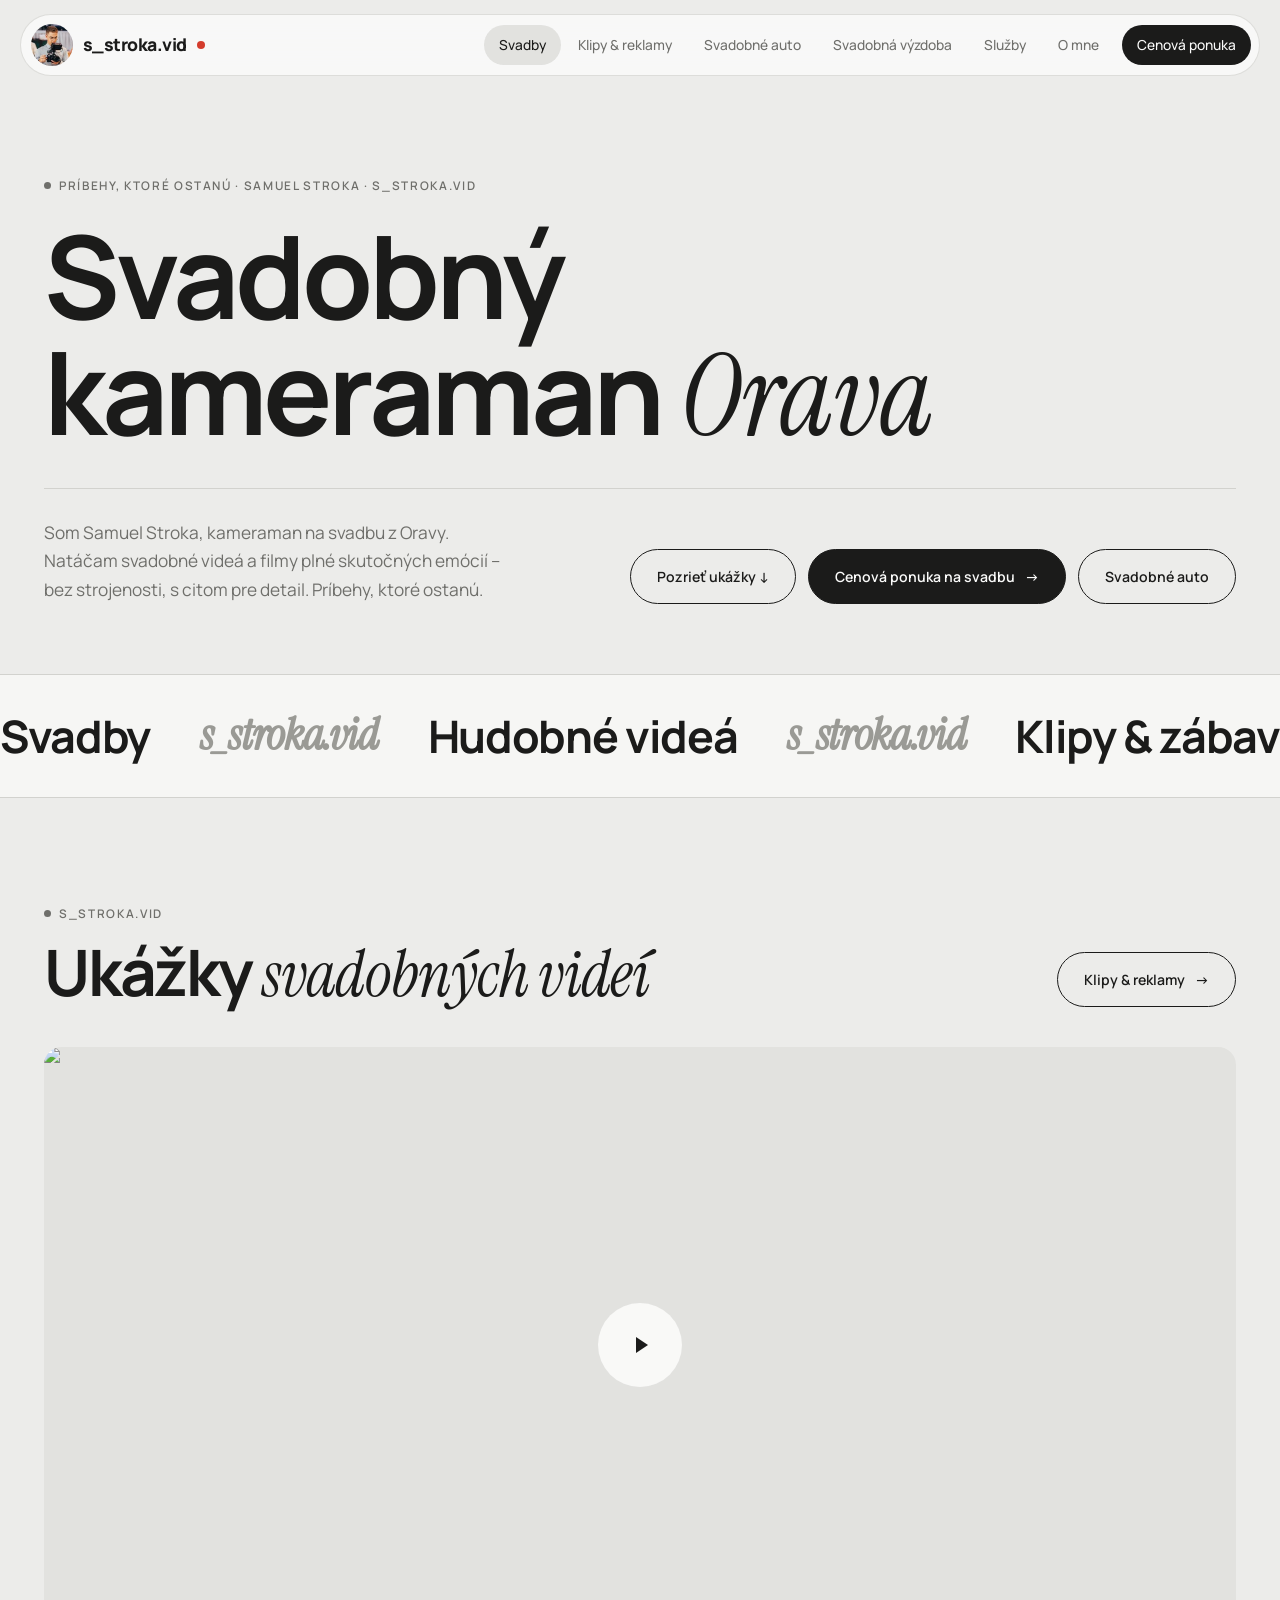
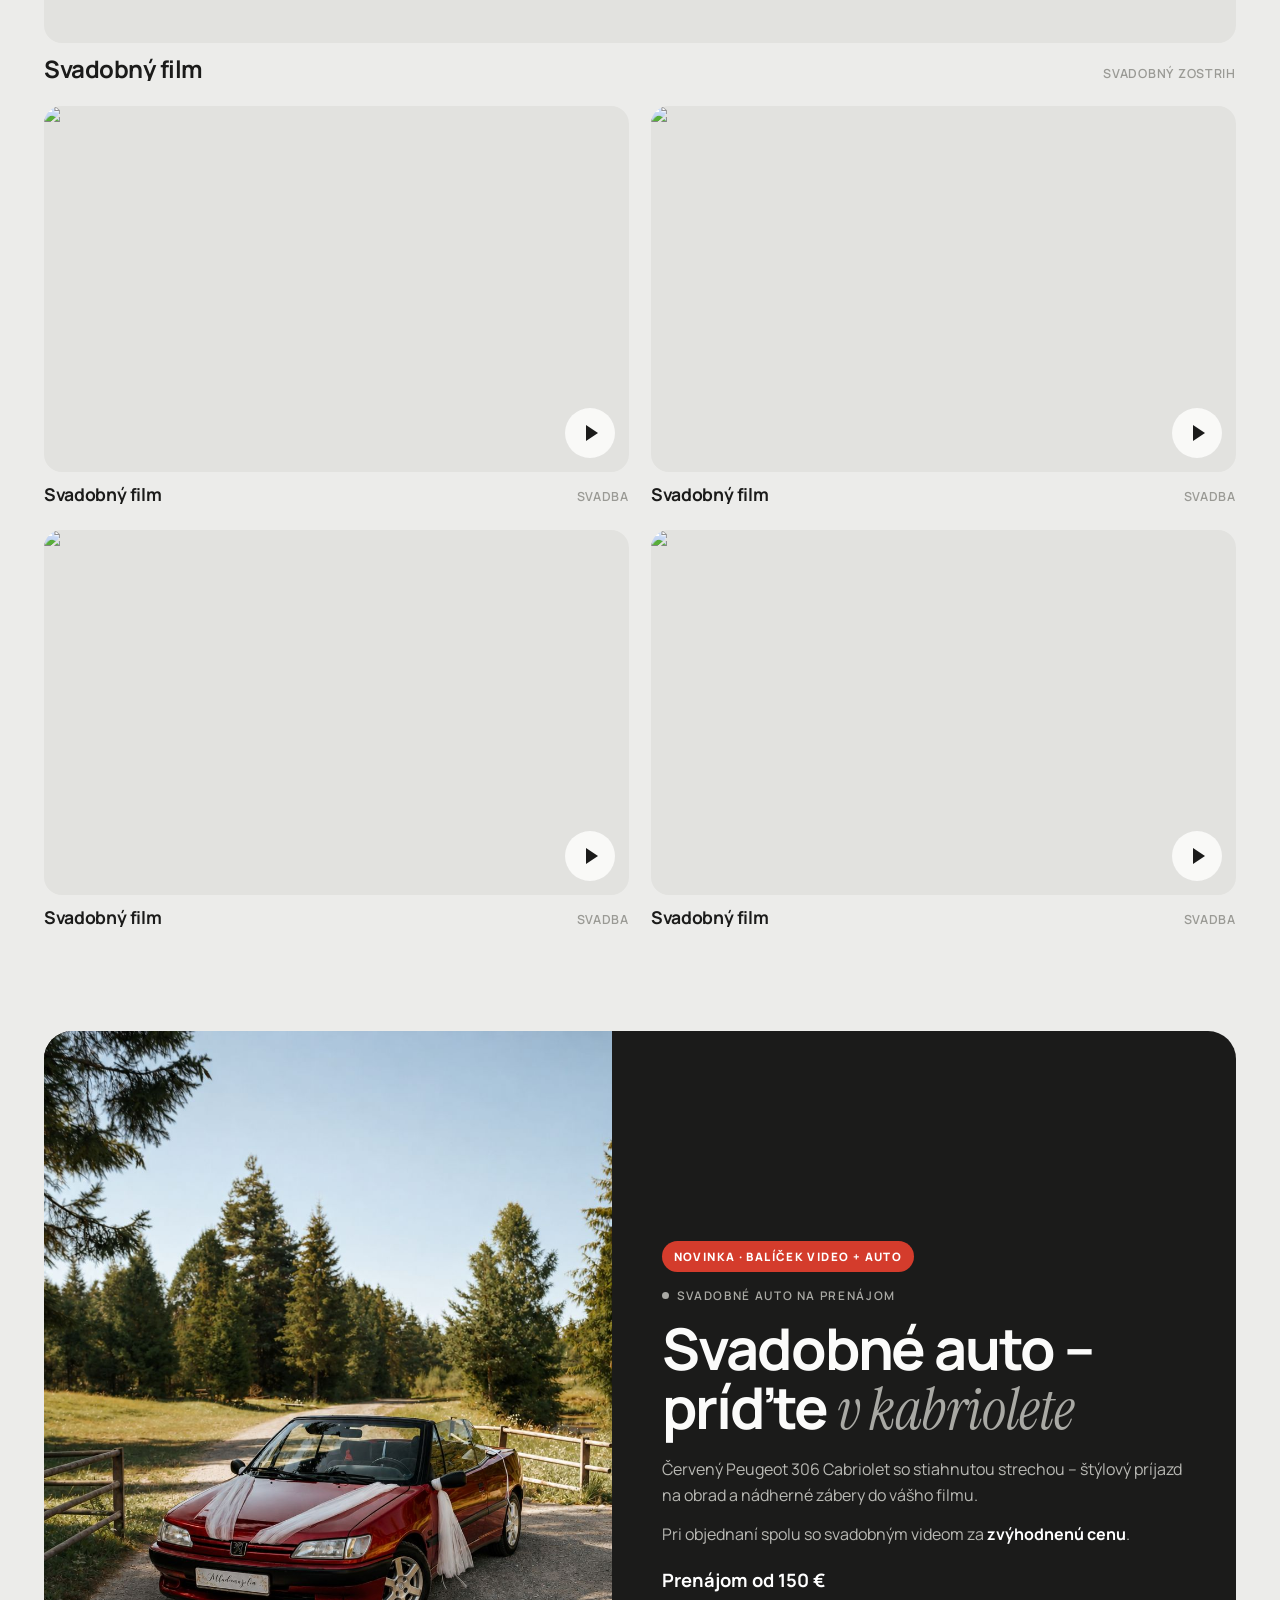
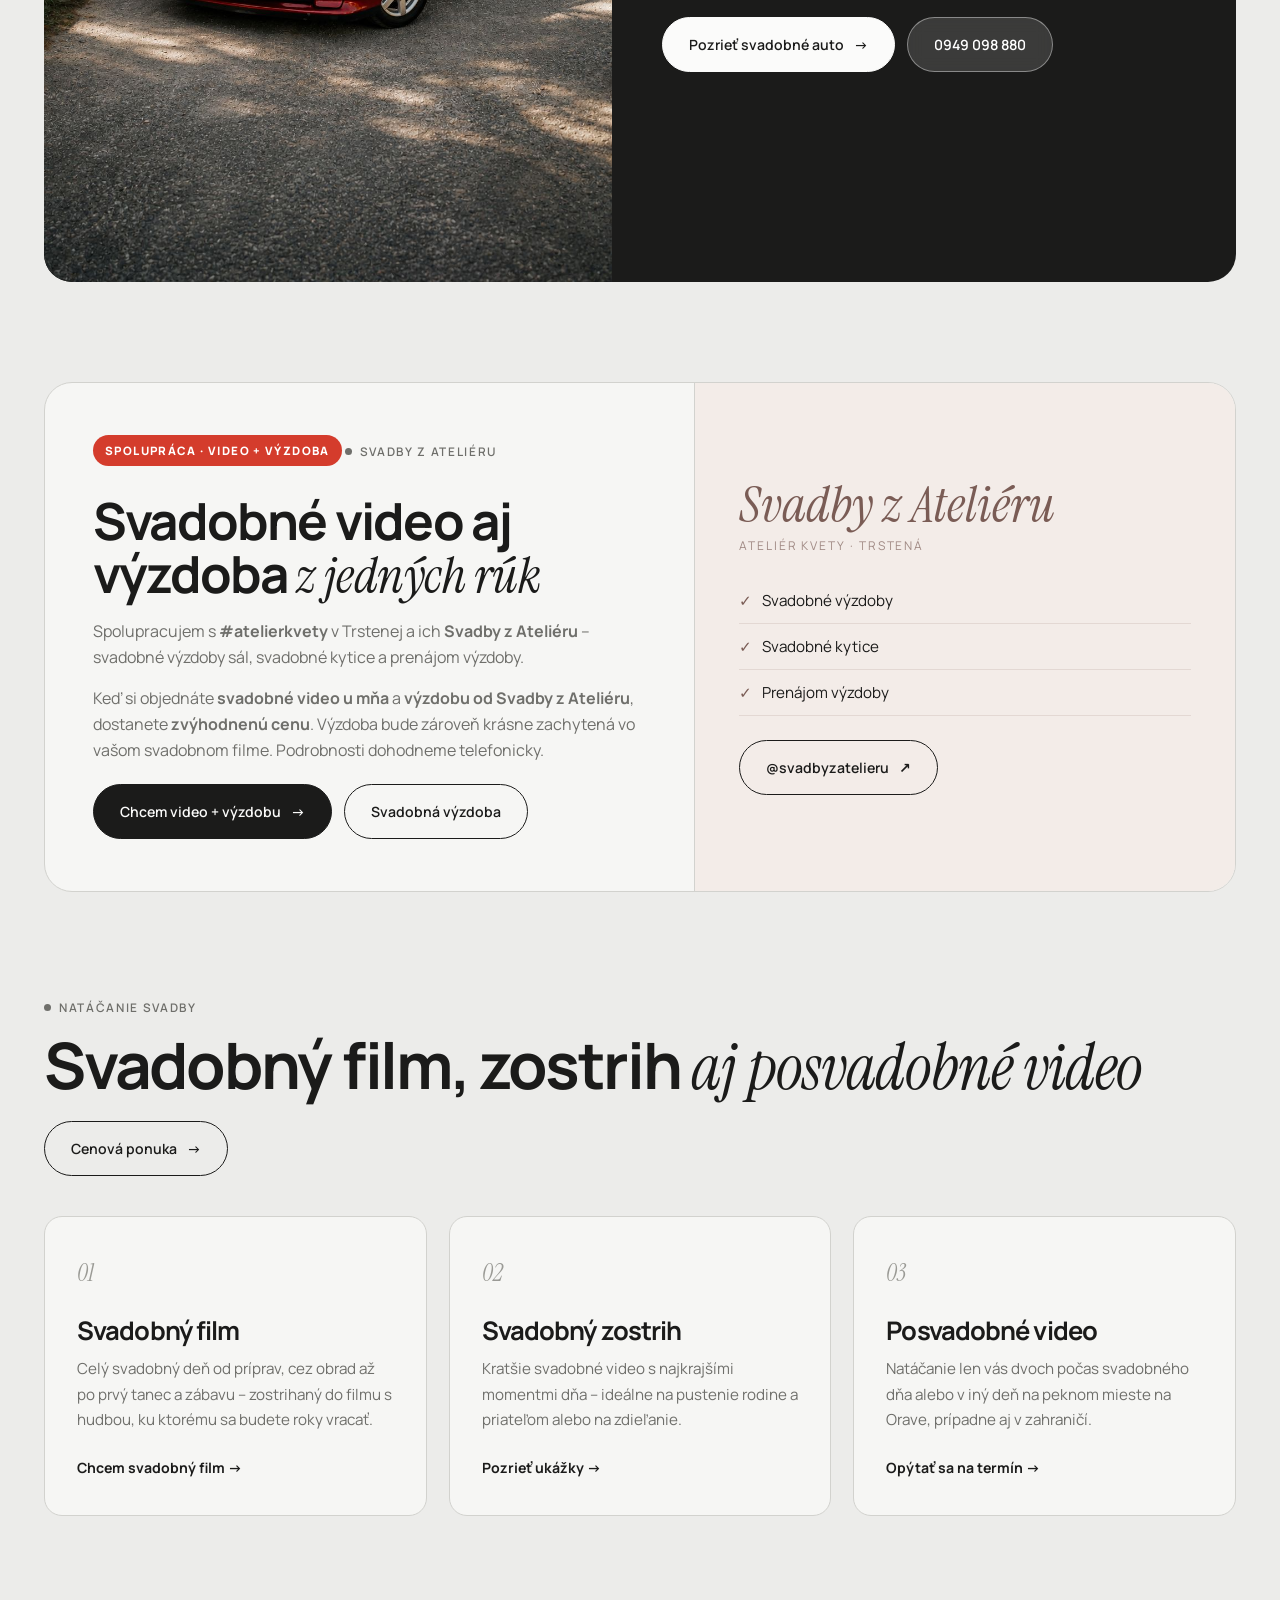
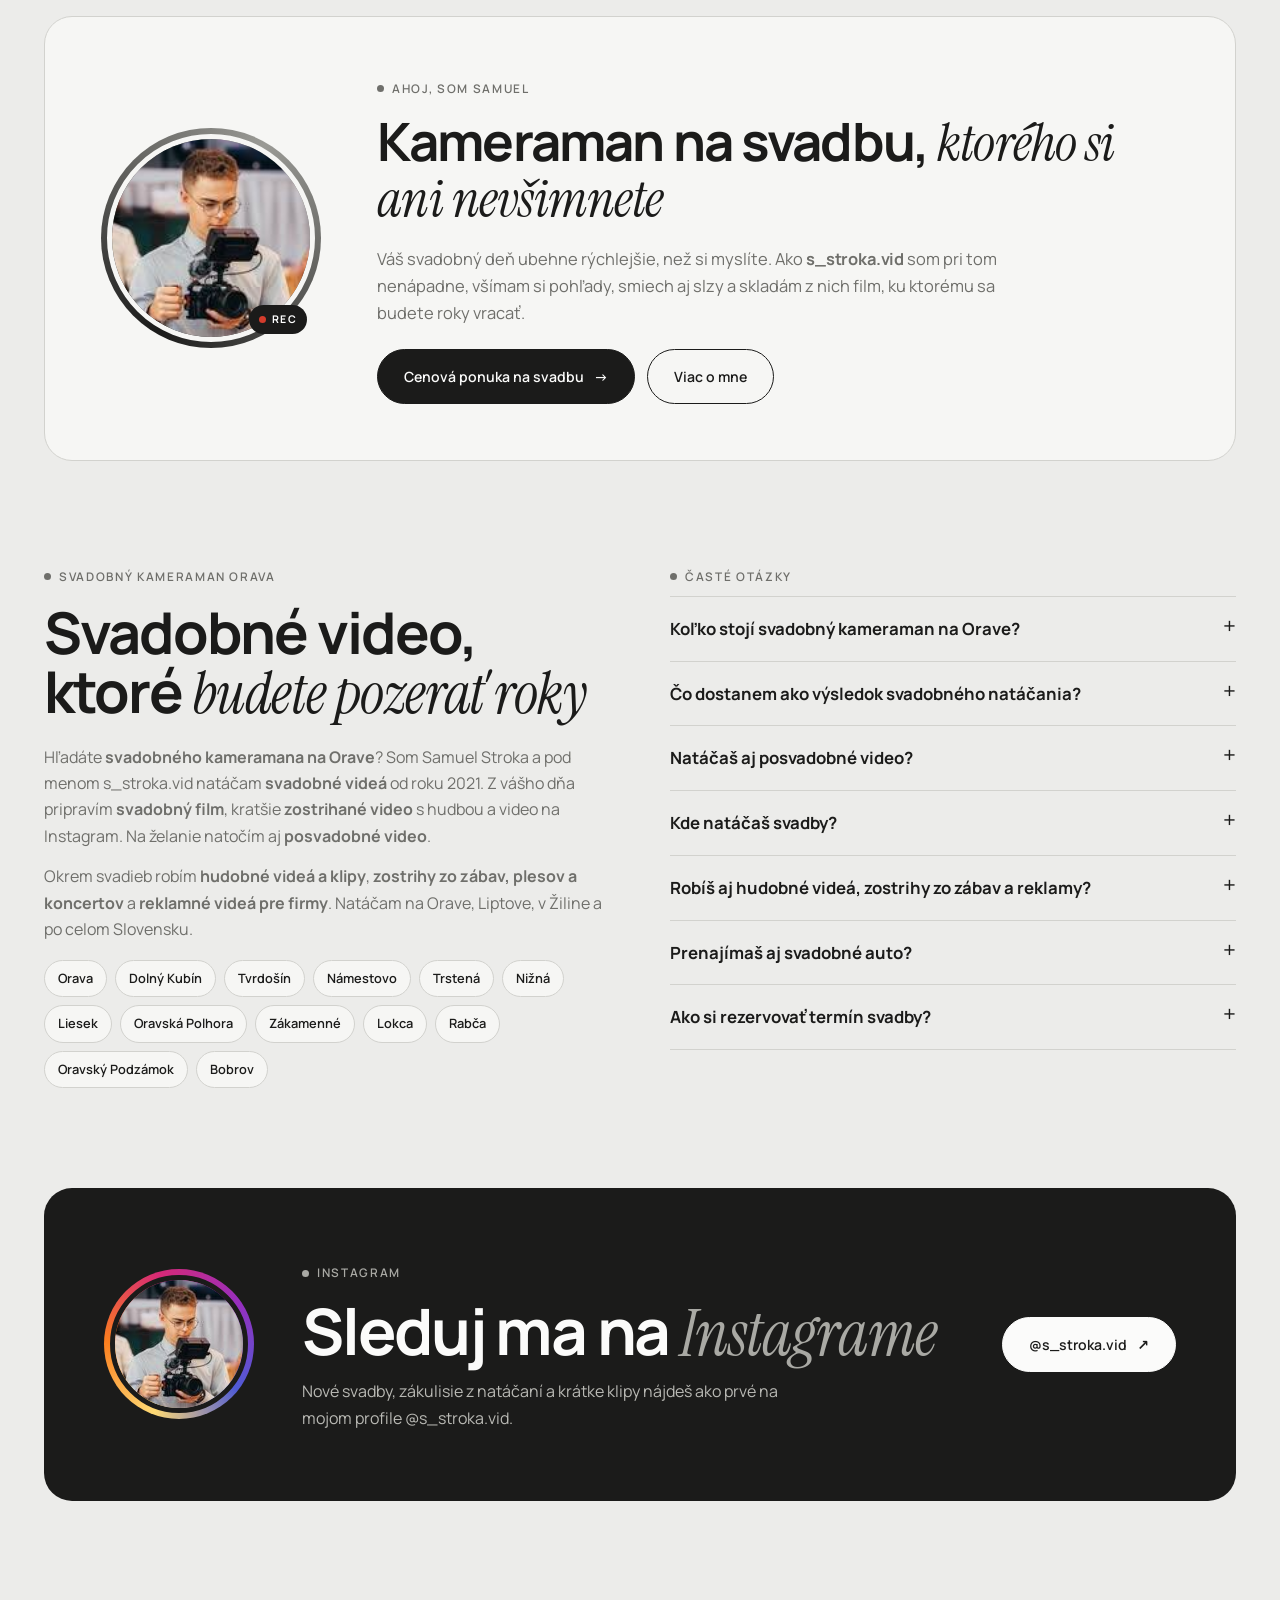
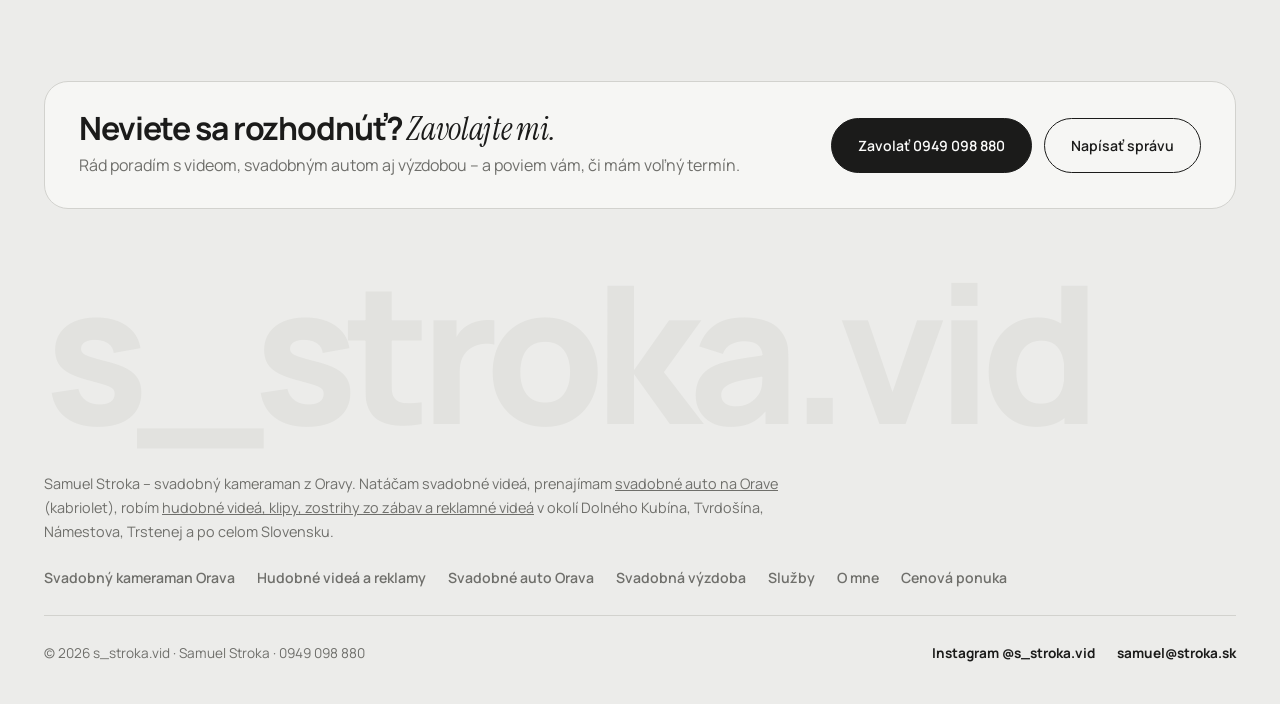
==== commit 64b1284d: "SEO: veľké nadpisy s kľúčovými slovami H1: Svadobný kameraman Orava, Hudobné videá a reklamy Orava, " ====
--- a/index.html
+++ b/index.html
@@ -4,7 +4,7 @@
 <meta charset="utf-8">
 <meta name="viewport" content="width=device-width, initial-scale=1">
 <script>(function(){var m={"tvorba": "/klipy-a-reklamy", "auto": "/svadobne-auto", "vyzdoba": "/svadobna-vyzdoba", "sluzby": "/sluzby", "o-mne": "/o-mne", "kontakt": "/cenova-ponuka"},h=location.hash.slice(1);if(m[h])location.replace(m[h]);})();</script>
-<title>Svadobný kameraman Orava | Samuel Stroka – s_stroka.vid</title>
+<title>Svadobný kameraman Orava – kameraman na svadbu | s_stroka.vid</title>
 <meta name="description" content="Svadobný kameraman z Oravy – Samuel Stroka (s_stroka.vid). Svadobné video, svadobný film a posvadobné video. Dolný Kubín, Tvrdošín, Námestovo, Trstená a celé Slovensko. Cenová ponuka do 48 hodín.">
 <link rel="canonical" href="https://strokavid.sk/">
 <meta name="robots" content="index, follow, max-image-preview:large">
@@ -15,7 +15,7 @@
 <meta property="og:type" content="website">
 <meta property="og:locale" content="sk_SK">
 <meta property="og:site_name" content="s_stroka.vid">
-<meta property="og:title" content="Svadobný kameraman Orava | Samuel Stroka – s_stroka.vid">
+<meta property="og:title" content="Svadobný kameraman Orava – kameraman na svadbu | s_stroka.vid">
 <meta property="og:description" content="Svadobný kameraman z Oravy – Samuel Stroka (s_stroka.vid). Svadobné video, svadobný film a posvadobné video. Dolný Kubín, Tvrdošín, Námestovo, Trstená a celé Slovensko. Cenová ponuka do 48 hodín.">
 <meta property="og:url" content="https://strokavid.sk/">
 <meta property="og:image" content="https://i.ytimg.com/vi/8y20lmfLhx4/maxresdefault.jpg">
@@ -51,10 +51,10 @@
 <div class="page">
   <div class="hero">
     <div class="wrap">
-      <h1 class="tag">Svadobný kameraman Orava · Samuel Stroka · s_stroka.vid</h1>
-      <p class="hero-title">Príbehy,<br>ktoré <span class="it">ostanú.</span></p>
+      <div class="tag">Príbehy, ktoré ostanú · Samuel Stroka · s_stroka.vid</div>
+      <h1 class="hero-title">Svadobný <br>kameraman <span class="it">Orava</span></h1>
       <div class="hero-row">
-        <p>Som Samuel Stroka, kameraman z Oravy. Točím svadobné filmy plné skutočných emócií, bez strojenosti a s citom pre detail.</p>
+        <p>Som Samuel Stroka, kameraman na svadbu z Oravy. Natáčam svadobné videá a filmy plné skutočných emócií – bez strojenosti, s citom pre detail. Príbehy, ktoré ostanú.</p>
         <div class="hero-btns">
           <a href="#ukazky" class="btn ghost">Pozrieť ukážky ↓</a>
           <a href="/cenova-ponuka?typ=Svadba" class="btn">Cenová ponuka na svadbu <span class="ar">→</span></a>
@@ -147,7 +147,7 @@
         <div class="avatar"><img src="/samuel-stroka.jpg" alt="Samuel Stroka – s_stroka.vid"><div class="rec"><i></i>REC</div></div>
         <div>
           <div class="tag">Ahoj, som Samuel</div>
-          <h2>Zachytávam momenty, ktoré by ste <span class="it">inak nevideli</span></h2>
+          <h2>Kameraman na svadbu, <span class="it">ktorého si ani nevšimnete</span></h2>
           <p>Váš svadobný deň ubehne rýchlejšie, než si myslíte. Ako <span class="handle">s_stroka.vid</span> som pri tom nenápadne, všímam si pohľady, smiech aj slzy a skladám z nich film, ku ktorému sa budete roky vracať.</p>
           <div class="hero-btns" style="margin-top:22px">
             <a href="/cenova-ponuka?typ=Svadba" class="btn">Cenová ponuka na svadbu <span class="ar">→</span></a>
--- a/styles.css
+++ b/styles.css
@@ -58,7 +58,7 @@
 .chip:hover{border-color:var(--dark)}
 
 .hero{padding:170px 0 70px}
-.hero .hero-title{font-size:clamp(3.4rem,11vw,10rem);margin:22px 0 34px}
+
 .hero-row{display:flex;justify-content:space-between;align-items:end;gap:30px;flex-wrap:wrap;border-top:1px solid var(--line);padding-top:30px}
 .hero-row p{max-width:460px;color:var(--muted);font-size:1.08rem}
 .hero-btns{display:flex;gap:12px;flex-wrap:wrap}
@@ -318,9 +318,9 @@
 @media (max-width:520px){.steps{grid-template-columns:1fr}.stats{grid-template-columns:1fr 1fr 1fr}.stat{padding:16px}.stat b{font-size:1.6rem}.avatar{width:170px;height:170px}.vid.big .play{width:64px;height:64px}}
 
 /* SEO nadpis H1 v štýle štítku + veľký slogan */
-h1.tag{font-size:.74rem;font-weight:600;letter-spacing:.14em;line-height:1.65}
-.hero-title{font-weight:700;letter-spacing:-.035em;line-height:1.02}
+.hero h1.hero-title{font-size:clamp(3rem,9vw,8.4rem);margin:22px 0 34px;font-weight:700;letter-spacing:-.035em;line-height:1}
 .lp-faq{max-width:860px}
+h1 .it{white-space:nowrap}
 /* odkazy v päte */
 .foot-nav{display:flex;flex-wrap:wrap;gap:8px 22px;margin-bottom:26px;font-size:.88rem}
 .foot-nav a{font-weight:600;color:var(--muted)}
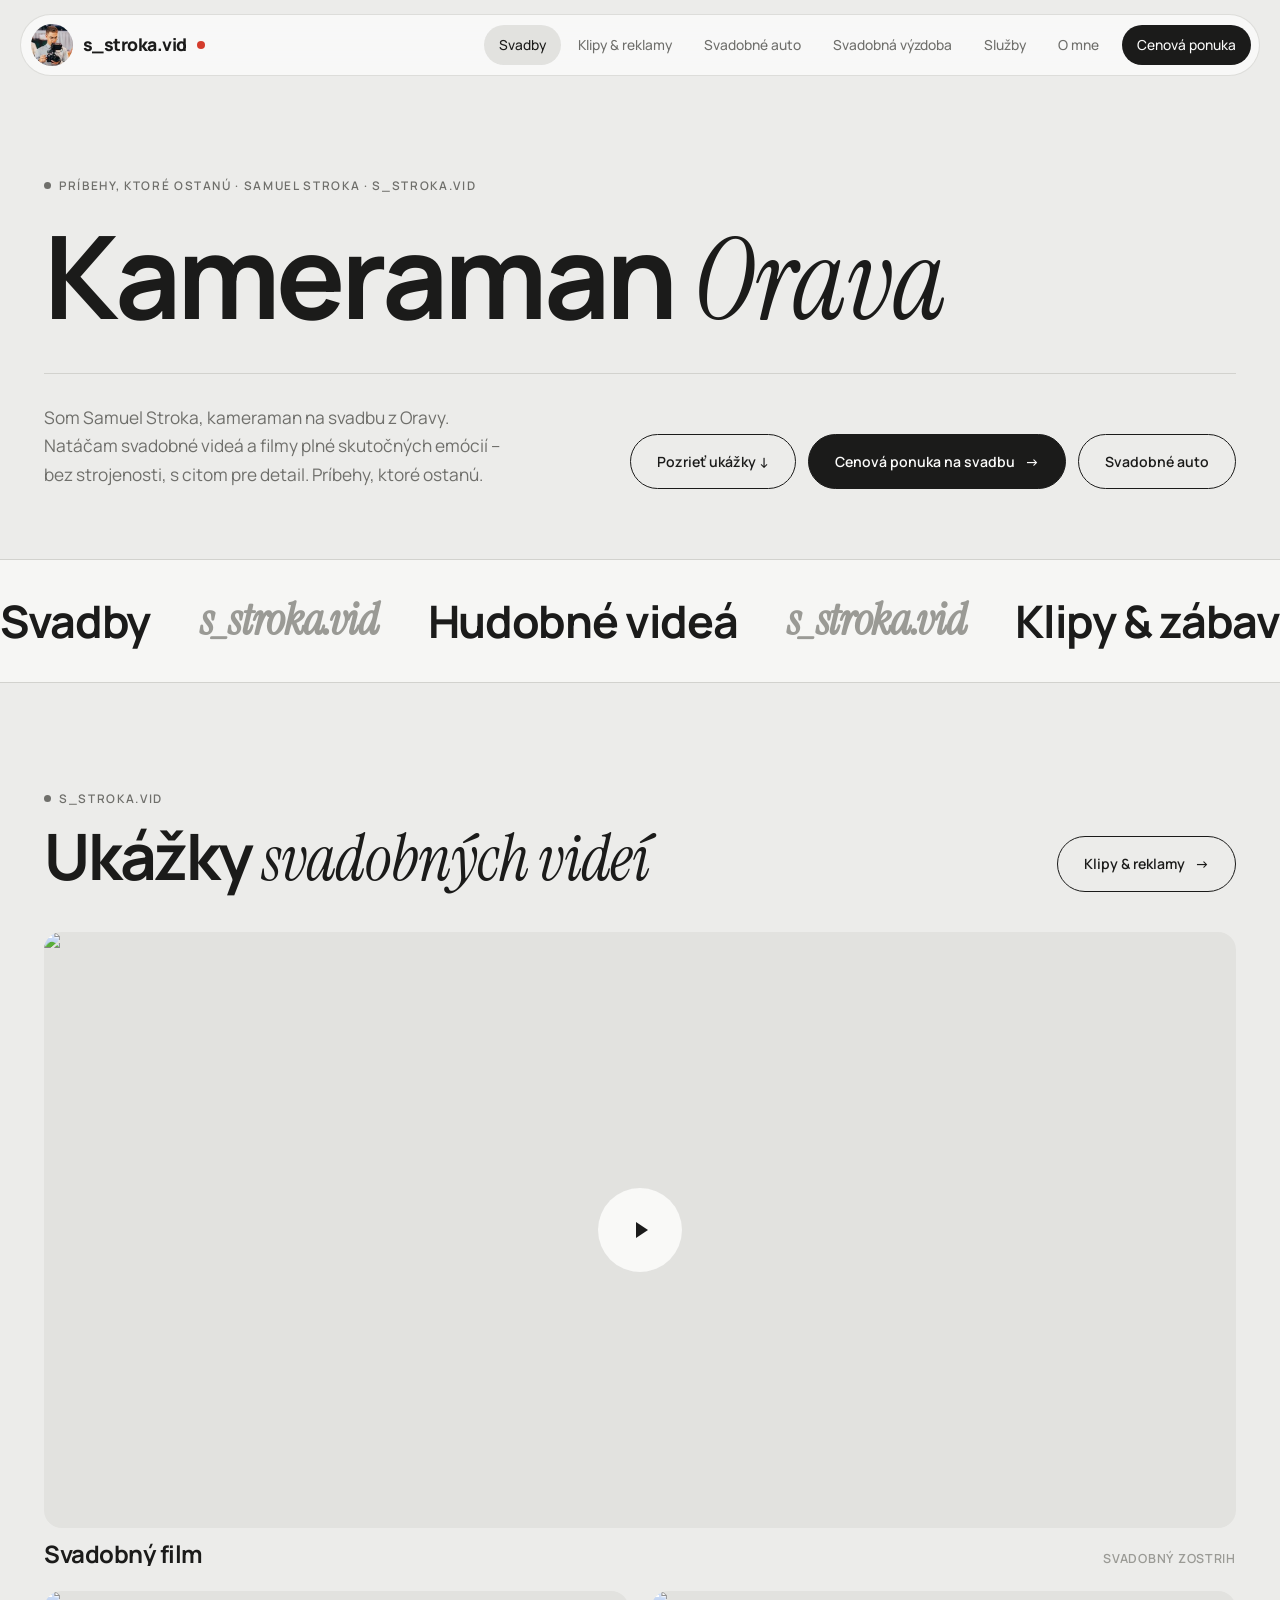
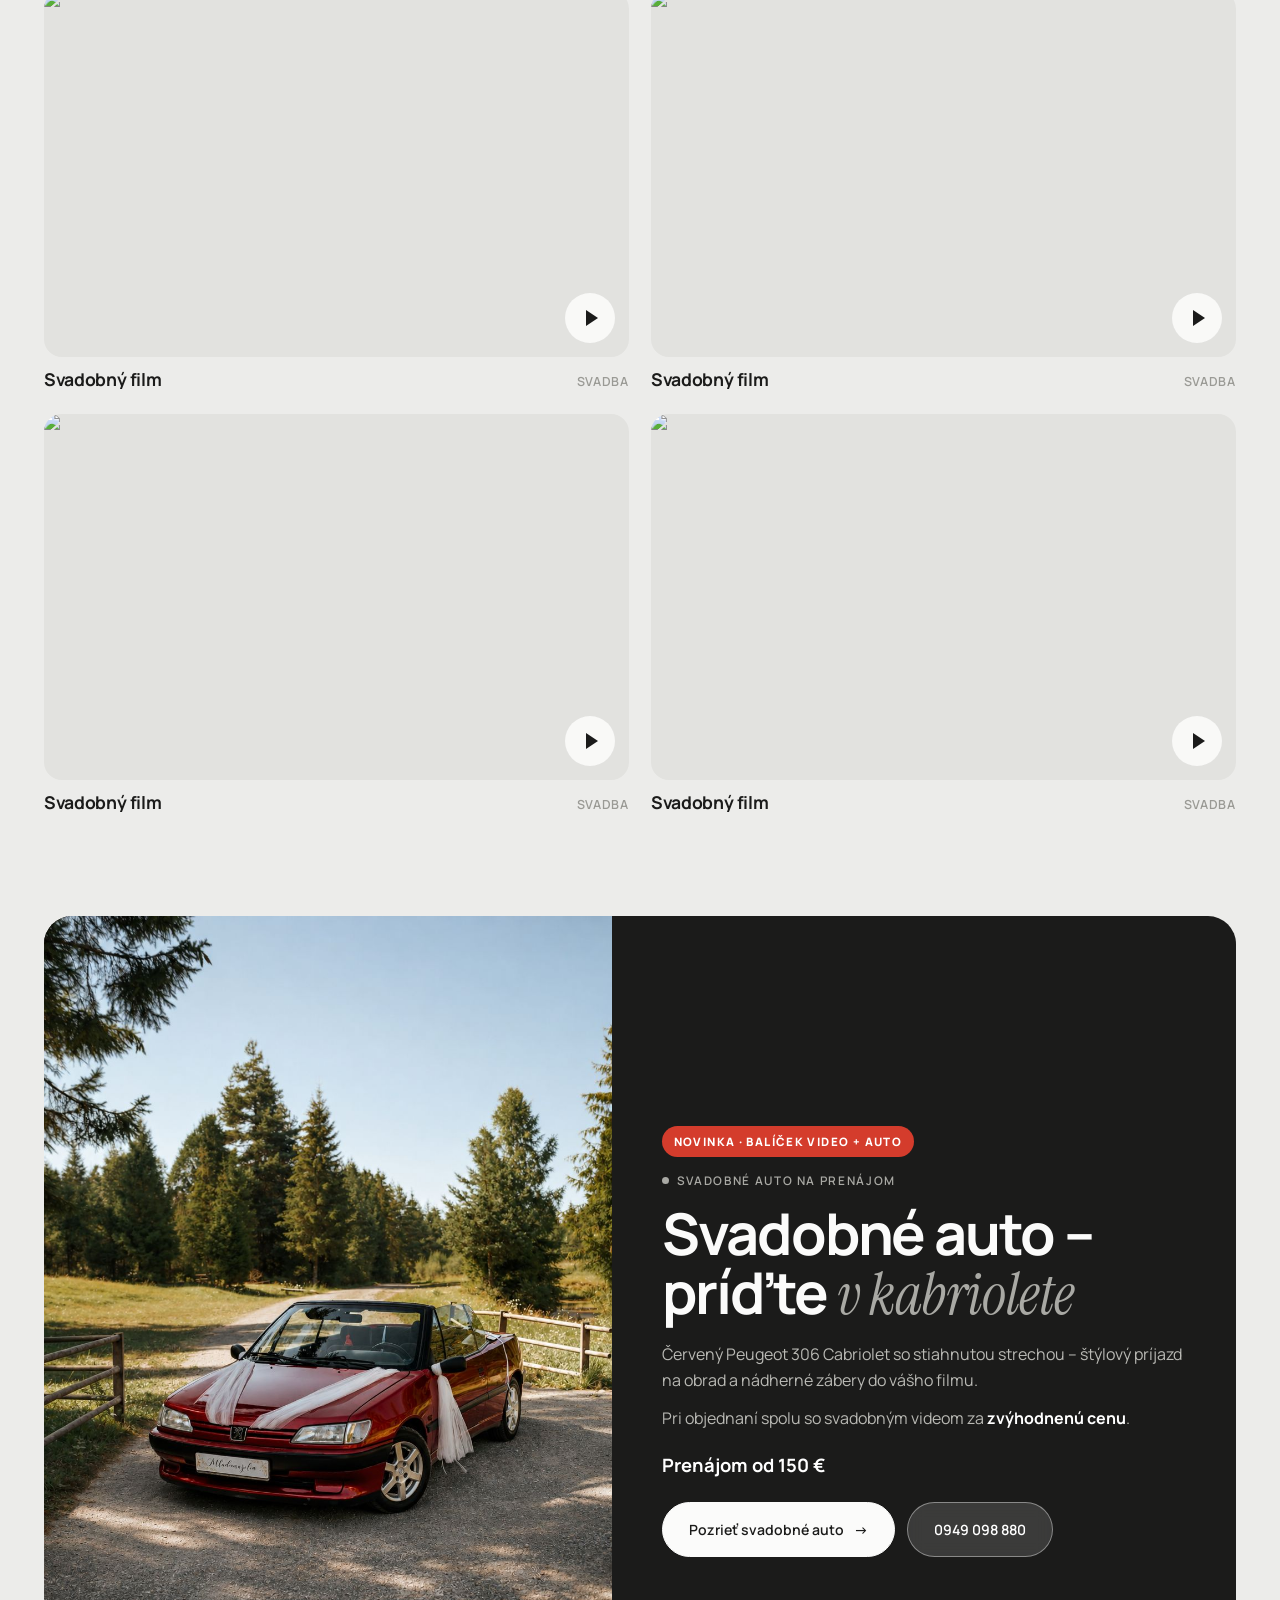
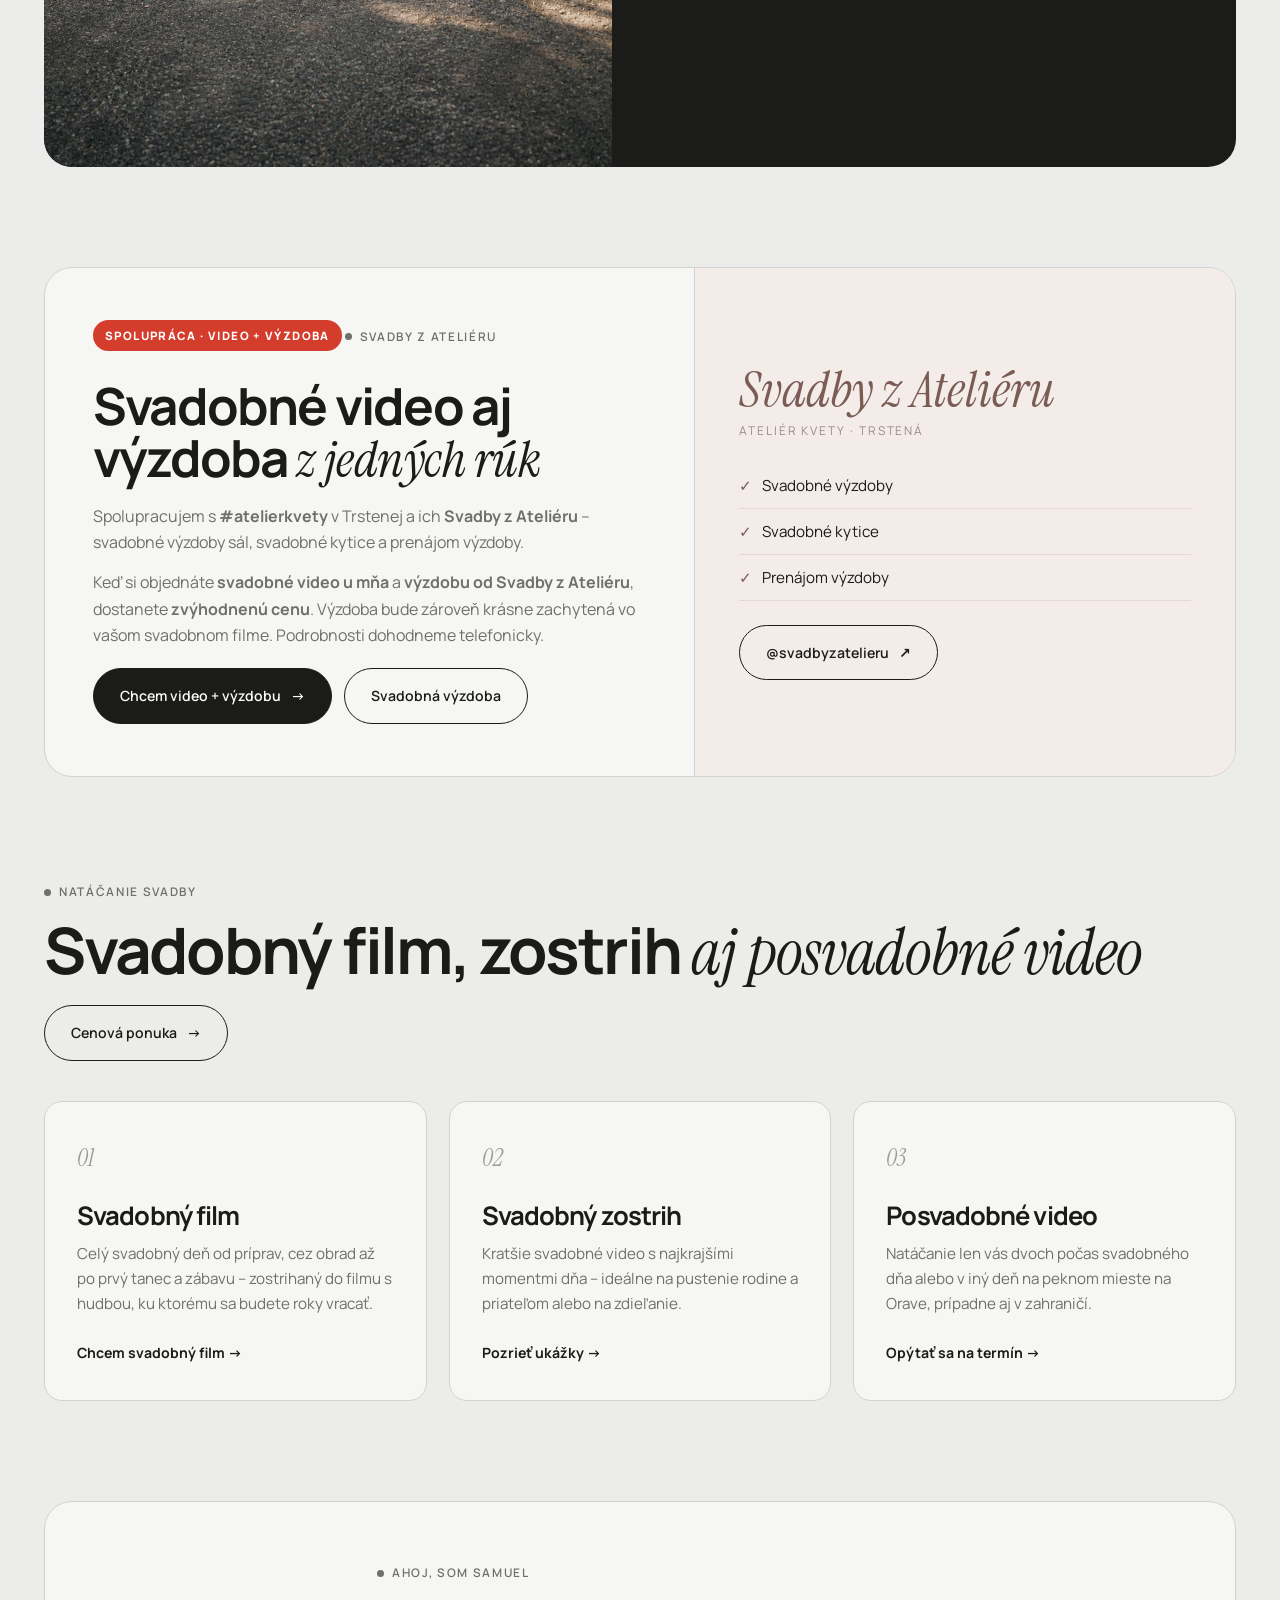
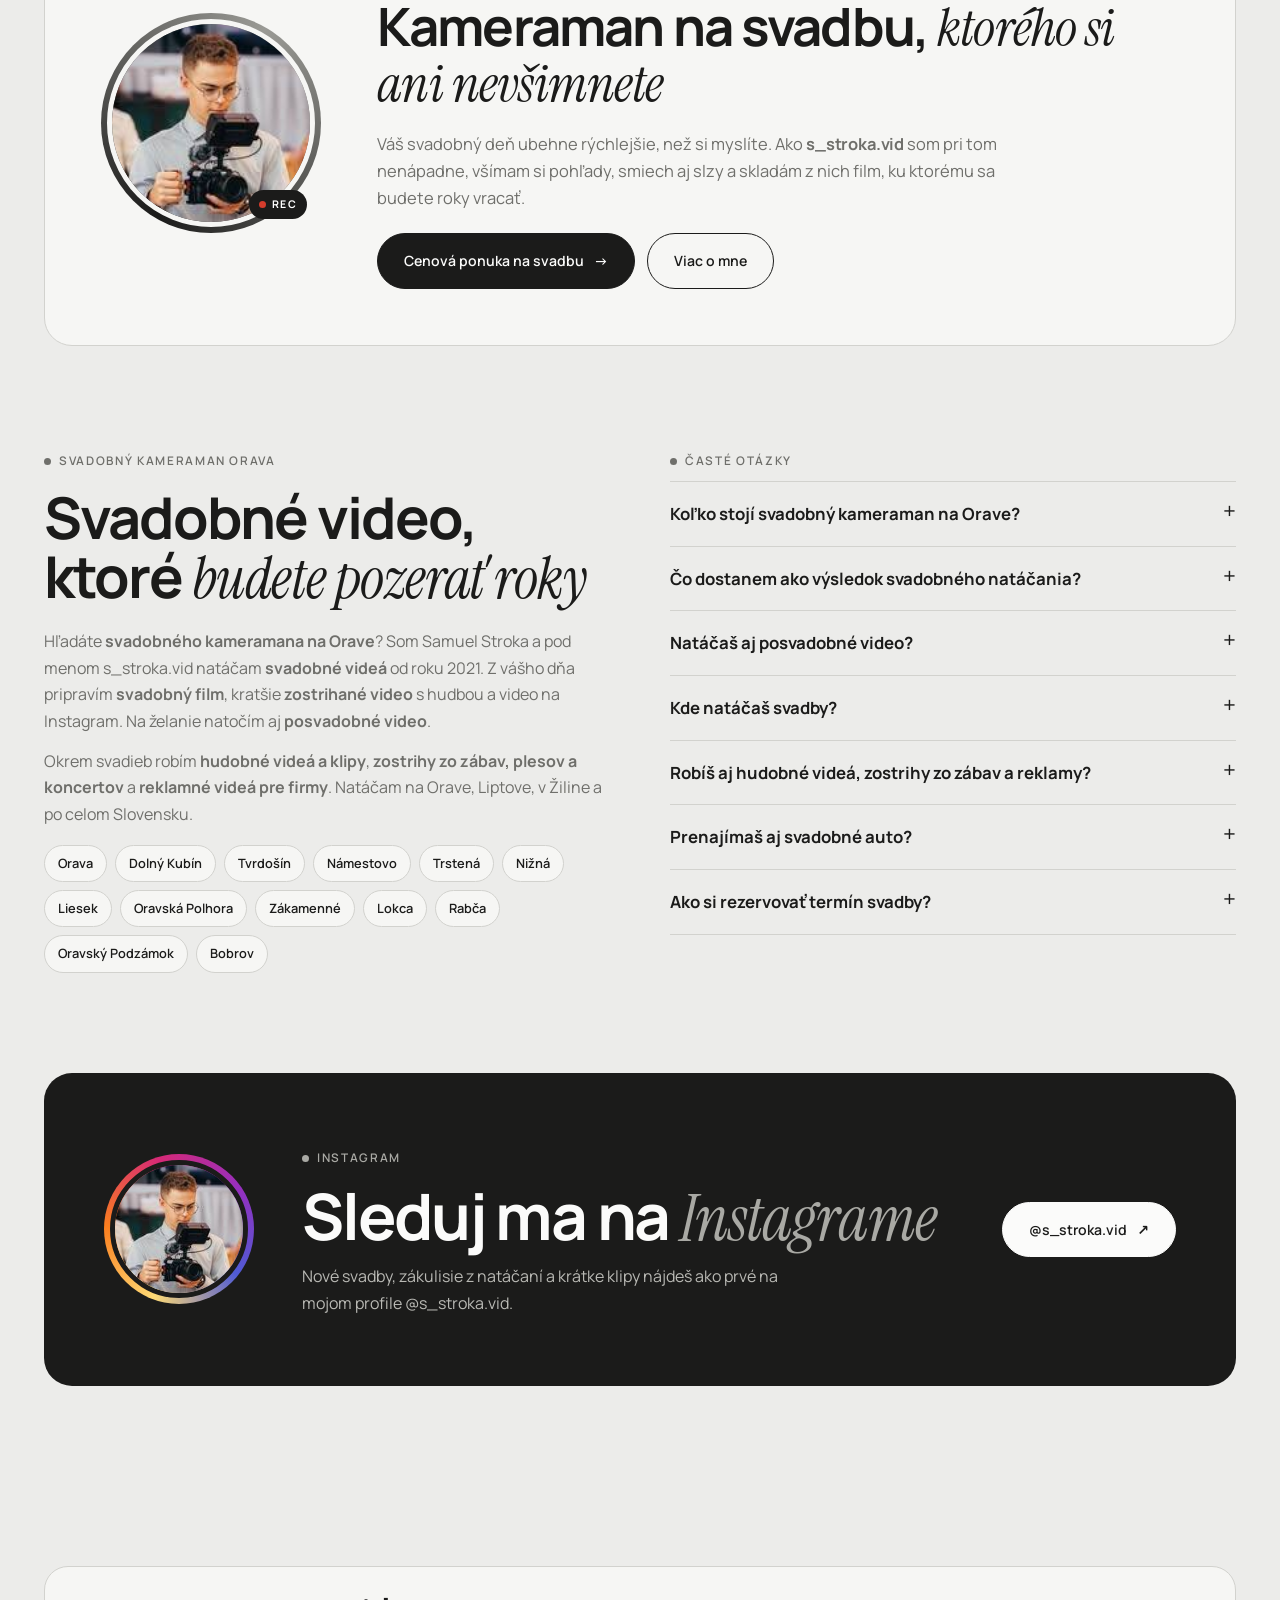
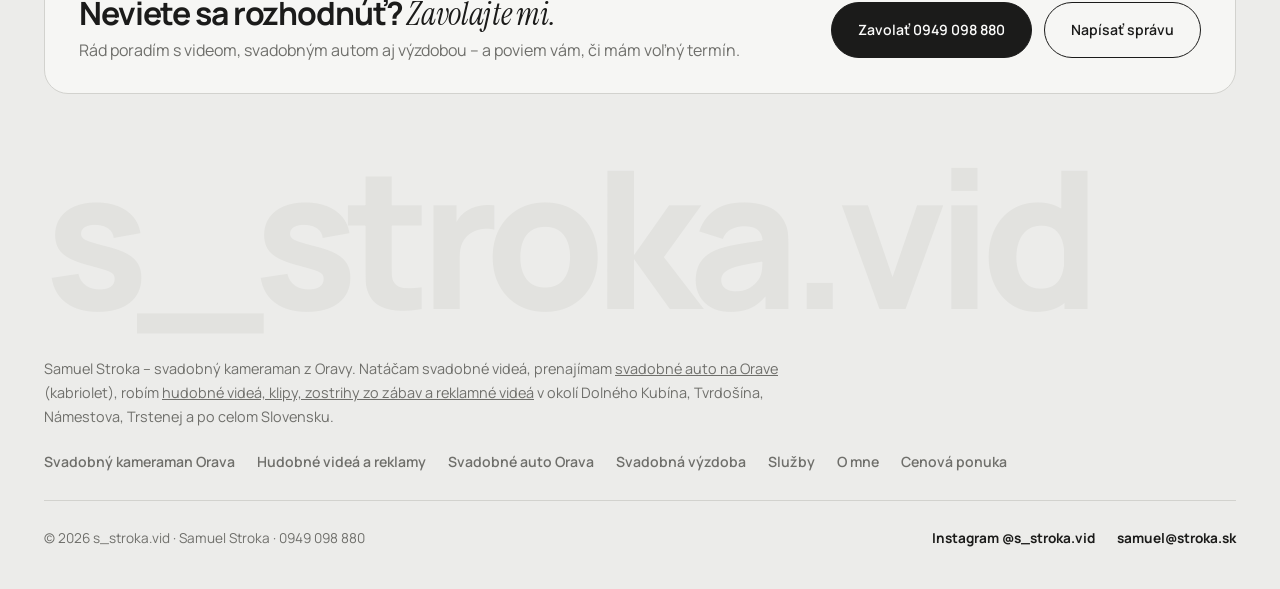
==== commit 82c81d47: "Nadpisy: Kameraman Orava, Hudobné videá a reklamy, Svadobné auto, Služby kameramana" ====
--- a/index.html
+++ b/index.html
@@ -52,7 +52,7 @@
   <div class="hero">
     <div class="wrap">
       <div class="tag">Príbehy, ktoré ostanú · Samuel Stroka · s_stroka.vid</div>
-      <h1 class="hero-title">Svadobný <br>kameraman <span class="it">Orava</span></h1>
+      <h1 class="hero-title">Kameraman <span class="it">Orava</span></h1>
       <div class="hero-row">
         <p>Som Samuel Stroka, kameraman na svadbu z Oravy. Natáčam svadobné videá a filmy plné skutočných emócií – bez strojenosti, s citom pre detail. Príbehy, ktoré ostanú.</p>
         <div class="hero-btns">
